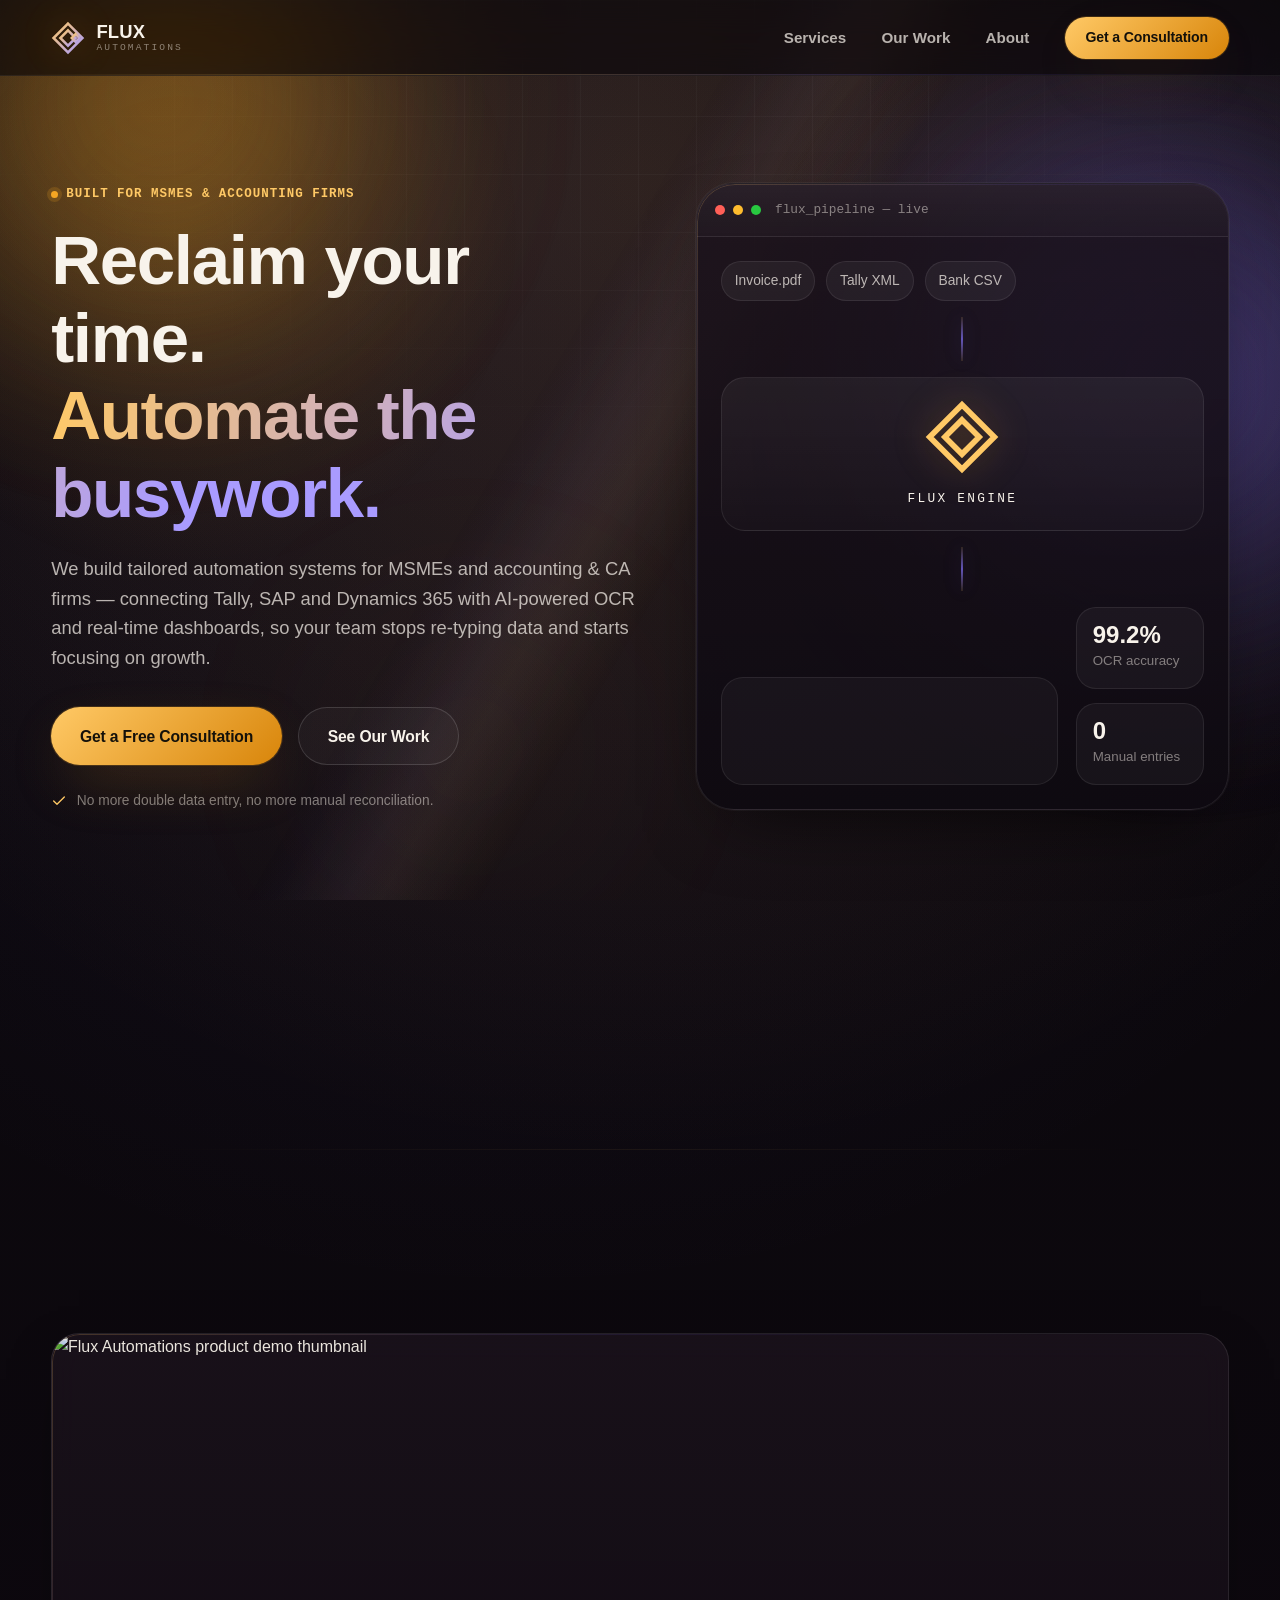
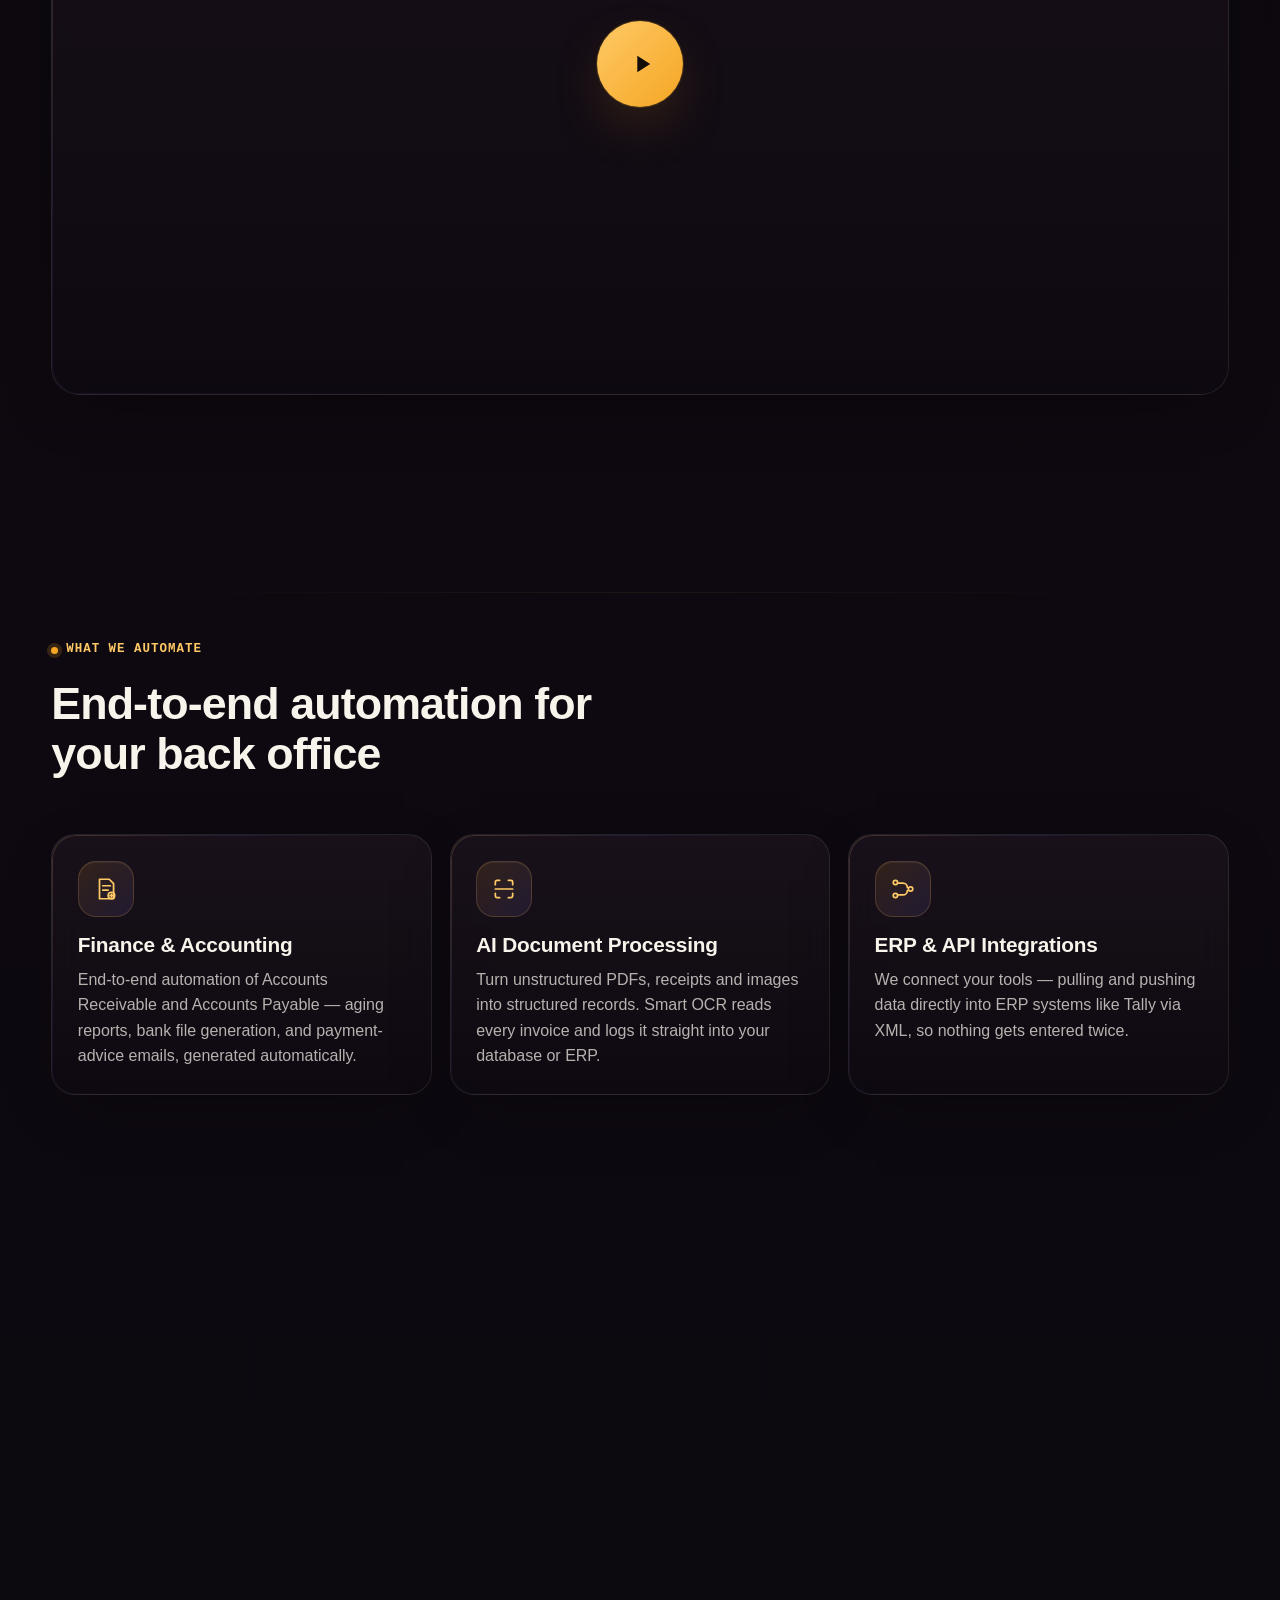
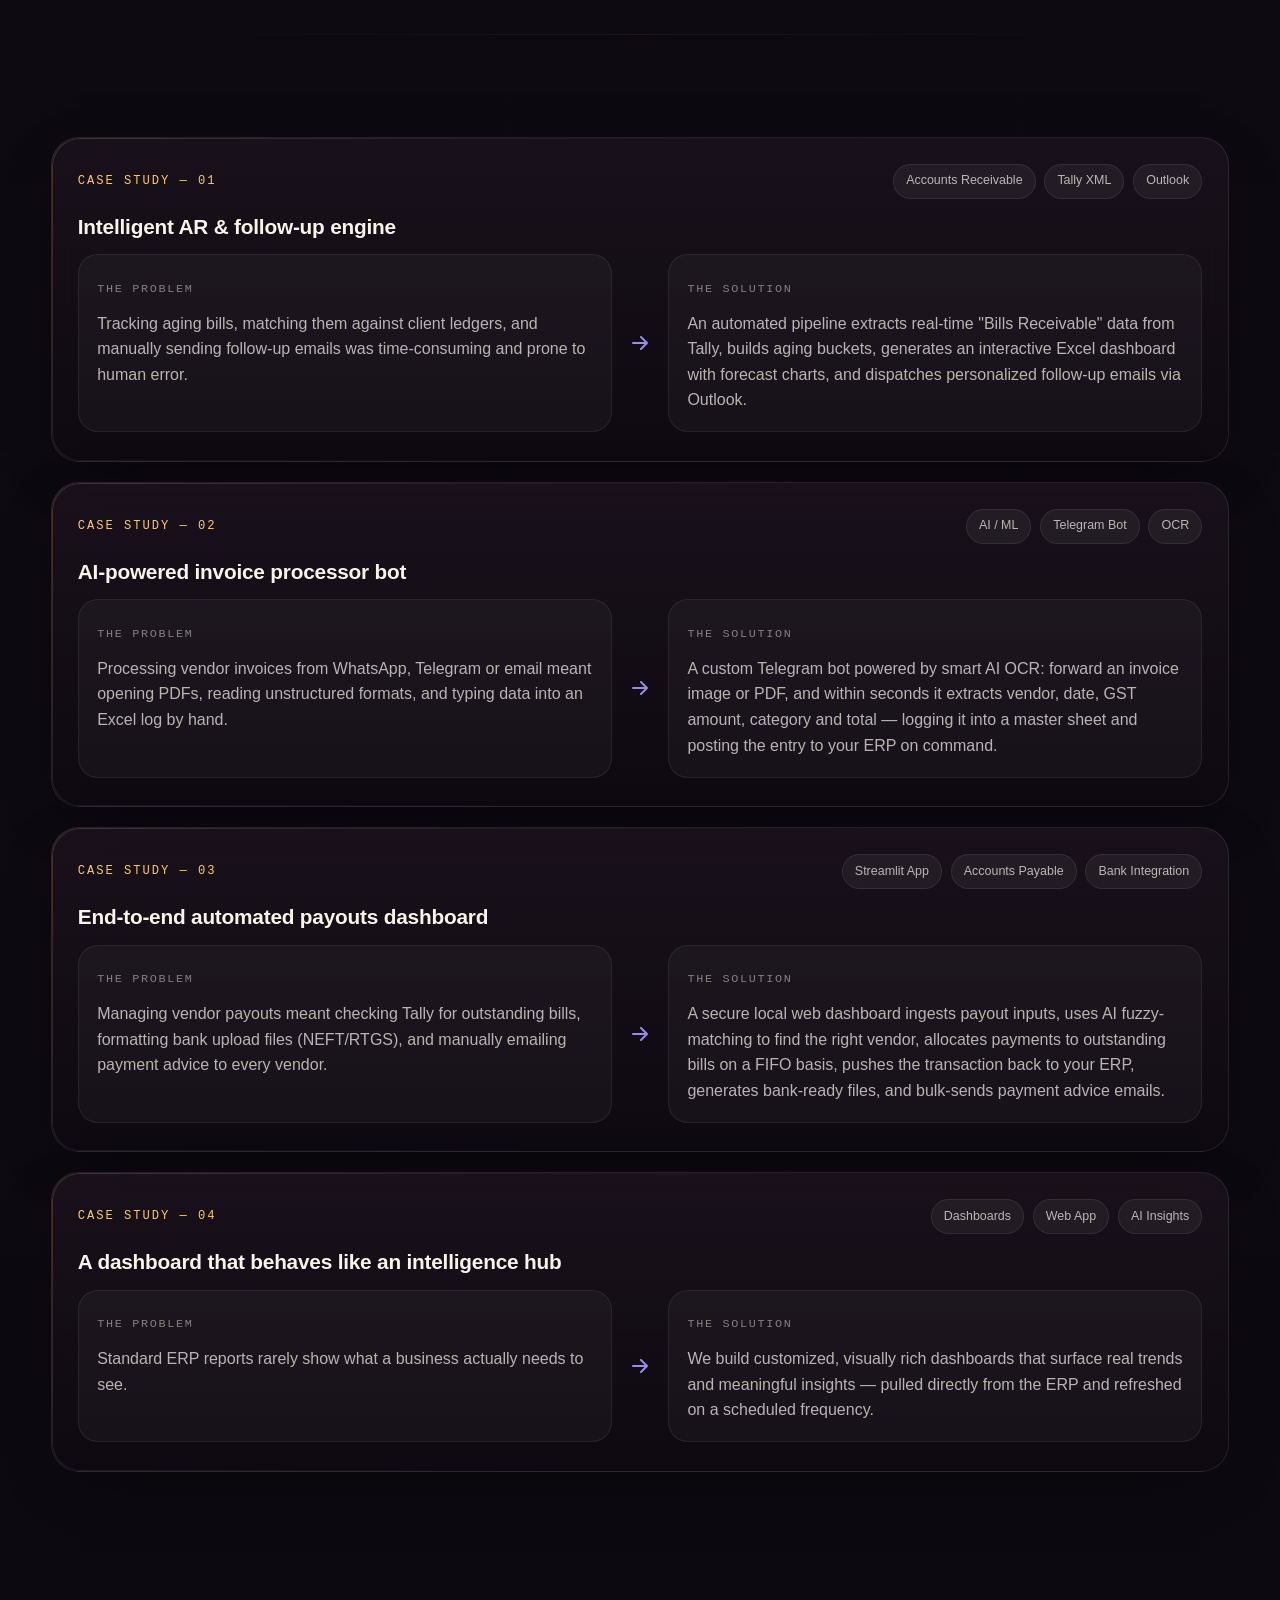
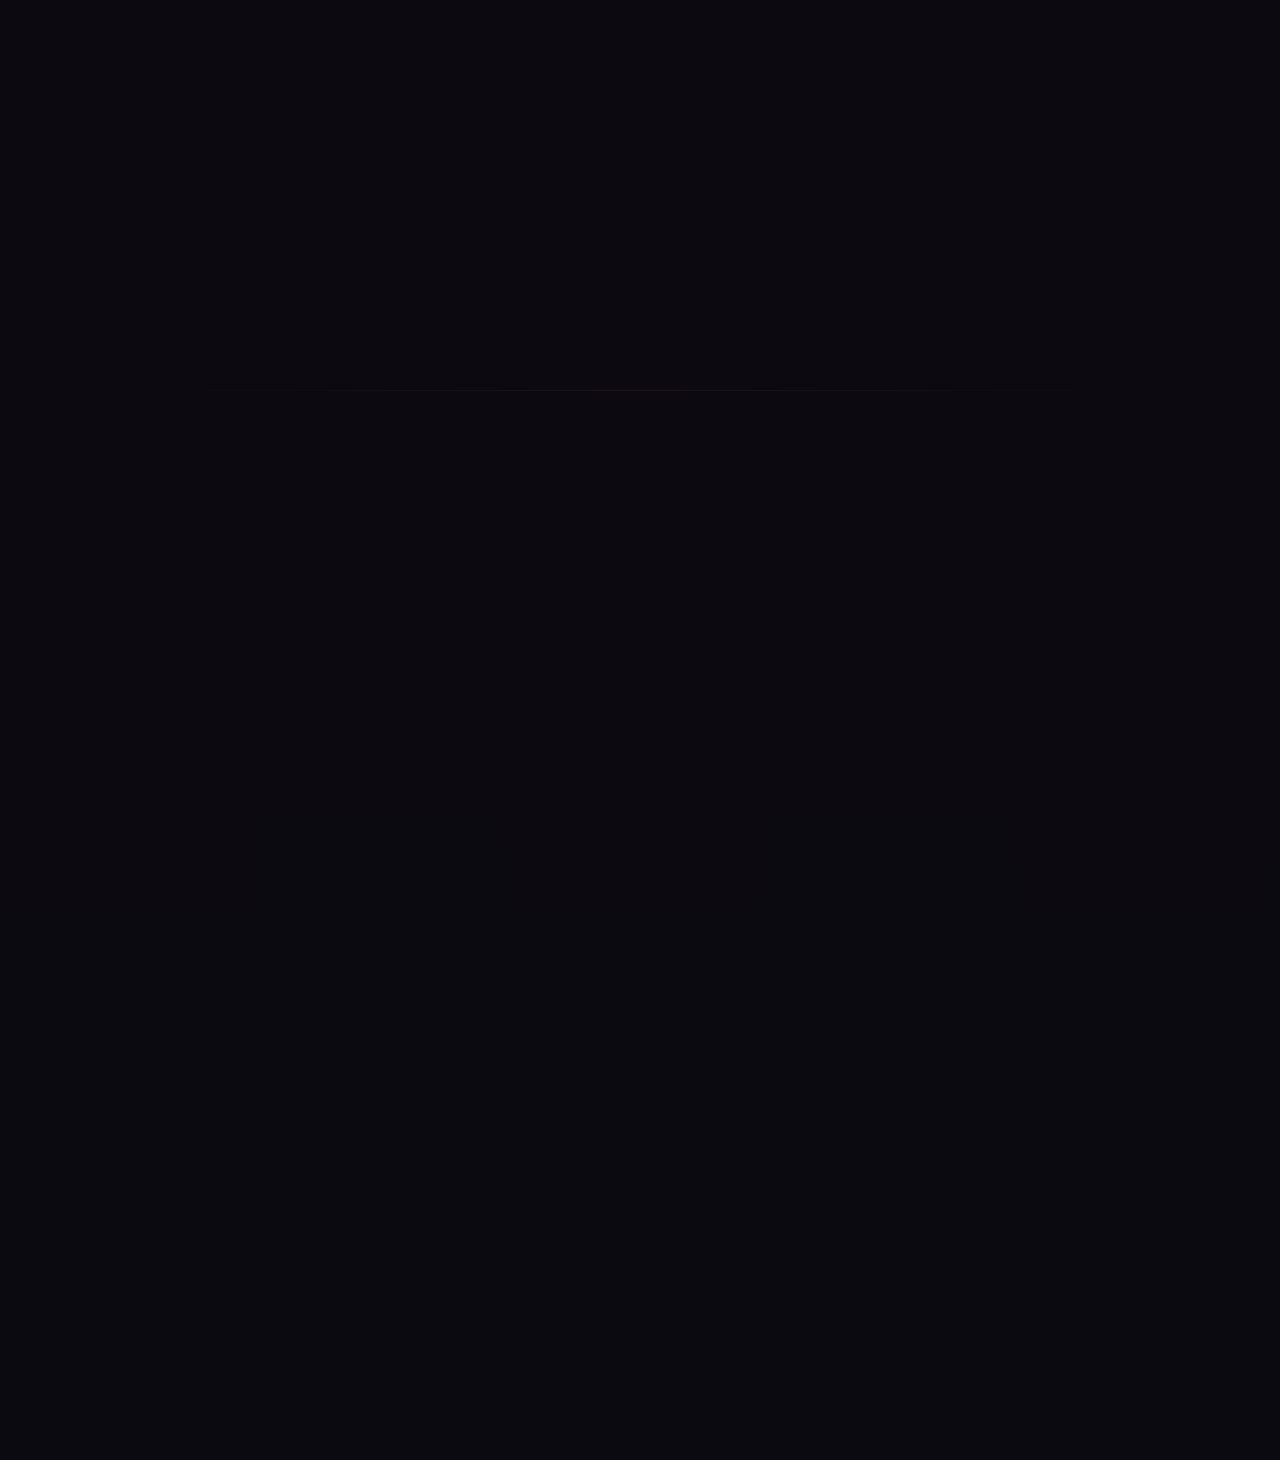
==== index.html @ cd54effc "initial deploy" ====
<!DOCTYPE html>
<html lang="en">
<head>
<meta charset="UTF-8">
<meta name="viewport" content="width=device-width, initial-scale=1.0">
<title>Flux Automations | Intelligent Automation for MSMEs &amp; CA Firms</title>
<meta name="description" content="Flux Automations builds finance and ERP automation for MSMEs and accounting firms — Tally, SAP &amp; D365 integrations, AI document/OCR processing, and real-time dashboards.">
<meta name="theme-color" content="#09070a">
<style>

  /* Art direction: Flux Automations → premium automation lab
     Palette: logo-led amber + deep graphite with restrained electric violet accents
     Typography: existing system display/body stack retained for clarity and speed
     Density: balanced, with richer motion and interactive depth */

  :root {
    --bg: #09070a;
    --bg-soft: #120d11;
    --bg-elevated: #181119;
    --surface: rgba(255,255,255,0.045);
    --surface-hover: rgba(255,255,255,0.08);
    --surface-strong: rgba(255,255,255,0.11);
    --border: rgba(255,255,255,0.08);
    --border-strong: rgba(255,196,102,0.22);
    --text: #f8f3eb;
    --text-dim: rgba(248,243,235,0.72);
    --text-faint: rgba(248,243,235,0.48);

    --amber: #f5a623;
    --amber-bright: #ffc966;
    --amber-soft: #ffdf9b;
    --amber-deep: #d8850a;
    --violet: #7c6cf0;
    --violet-soft: #a99bff;
    --violet-deep: #5f50cc;
    --graphite: #2f3138;

    --grad-brand: linear-gradient(135deg, var(--amber) 0%, var(--violet) 100%);
    --grad-brand-text: linear-gradient(100deg, var(--amber-bright) 0%, var(--violet-soft) 72%);
    --grad-panel: linear-gradient(180deg, rgba(255,255,255,0.06), rgba(255,255,255,0.02));

    --radius-sm: 10px;
    --radius-md: 18px;
    --radius-lg: 28px;
    --radius-xl: 38px;

    --shadow-soft: 0 24px 70px -28px rgba(0,0,0,0.68);
    --shadow-card: 0 18px 60px -28px rgba(0,0,0,0.62);
    --shadow-glow-amber: 0 0 0 1px rgba(245,166,35,0.18), 0 22px 60px -18px rgba(245,166,35,0.34);
    --shadow-glow-violet: 0 0 0 1px rgba(124,108,240,0.18), 0 20px 55px -18px rgba(124,108,240,0.32);

    --ease: cubic-bezier(.16,1,.3,1);
    --font-display: -apple-system, "SF Pro Display", "Segoe UI Variable", "Segoe UI", Roboto, Helvetica, Arial, sans-serif;
    --font-body: -apple-system, "Segoe UI", Roboto, Helvetica, Arial, sans-serif;
    --font-mono: "SF Mono", "Cascadia Code", "Roboto Mono", Consolas, "Liberation Mono", monospace;

    --mouse-x: 50vw;
    --mouse-y: 20vh;
    --scroll-progress: 0;
  }

  *, *::before, *::after { box-sizing: border-box; margin: 0; padding: 0; }
  html { scroll-behavior: smooth; }
  body {
    background:
      radial-gradient(circle at var(--mouse-x) var(--mouse-y), rgba(245,166,35,0.12), transparent 16%),
      radial-gradient(circle at calc(var(--mouse-x) * 0.82) calc(var(--mouse-y) * 1.12), rgba(124,108,240,0.10), transparent 18%),
      linear-gradient(180deg, #09070a 0%, #0e0910 34%, #0b0a10 100%);
    color: var(--text);
    font-family: var(--font-body);
    line-height: 1.6;
    -webkit-font-smoothing: antialiased;
    overflow-x: hidden;
    cursor: none;
  }
  img { max-width: 100%; display: block; }
  a { color: inherit; text-decoration: none; }
  ul { list-style: none; }
  button { font: inherit; cursor: none; }
  :focus-visible { outline: 2px solid var(--amber); outline-offset: 3px; border-radius: 4px; }
  @media (hover: none), (pointer: coarse) {
    body, button { cursor: auto; }
  }

  .skip-link {
    position: absolute; left: -999px; top: 0; z-index: 2000;
    background: var(--amber); color: #0a0a0f; padding: 0.75rem 1.25rem; border-radius: 0 0 8px 0; font-weight: 700;
  }
  .skip-link:focus { left: 0; }

  .cursor-dot,
  .cursor-ring,
  .cursor-trail {
    position: fixed;
    top: 0;
    left: 0;
    pointer-events: none;
    z-index: 1600;
    opacity: 0;
    transition: opacity 220ms var(--ease), transform 180ms var(--ease), width 220ms var(--ease), height 220ms var(--ease), border-color 220ms var(--ease), background 220ms var(--ease);
  }
  .cursor-dot {
    width: 10px;
    height: 10px;
    margin-left: -5px;
    margin-top: -5px;
    border-radius: 50%;
    background: radial-gradient(circle, var(--amber-soft), var(--amber));
    box-shadow: 0 0 22px rgba(245,166,35,0.8);
  }
  .cursor-ring {
    width: 48px;
    height: 48px;
    margin-left: -24px;
    margin-top: -24px;
    border-radius: 50%;
    border: 1px solid rgba(255,201,102,0.35);
    background: radial-gradient(circle, rgba(255,201,102,0.09), rgba(124,108,240,0.03));
    backdrop-filter: blur(8px);
  }
  .cursor-trail {
    width: 180px;
    height: 180px;
    margin-left: -90px;
    margin-top: -90px;
    border-radius: 50%;
    background: radial-gradient(circle, rgba(245,166,35,0.16) 0%, rgba(124,108,240,0.08) 42%, transparent 72%);
    filter: blur(12px);
    z-index: 1;
  }
  .cursor-active .cursor-dot,
  .cursor-active .cursor-ring,
  .cursor-active .cursor-trail {
    opacity: 1;
  }
  .cursor-hover .cursor-ring {
    width: 76px;
    height: 76px;
    margin-left: -38px;
    margin-top: -38px;
    border-color: rgba(255,201,102,0.55);
    background: radial-gradient(circle, rgba(255,201,102,0.16), rgba(124,108,240,0.08));
  }
  .cursor-hover .cursor-dot {
    transform: scale(1.15);
  }
  .cursor-pressed .cursor-ring {
    transform: scale(0.88);
  }

  h1, h2, h3, h4 { font-family: var(--font-display); line-height: 1.12; font-weight: 800; letter-spacing: -0.02em; }
  h1 { font-size: clamp(2.6rem, 5.4vw, 4.4rem); }
  h2 { font-size: clamp(2rem, 3.6vw, 2.8rem); }
  h3 { font-size: 1.3rem; font-weight: 700; letter-spacing: -0.01em; }
  p { color: var(--text-dim); }

  .grad-text {
    background: var(--grad-brand-text);
    -webkit-background-clip: text;
    background-clip: text;
    color: transparent;
  }

  .eyebrow {
    display: inline-flex; align-items: center; gap: 0.5rem;
    font-family: var(--font-mono); font-size: 0.78rem; font-weight: 600;
    letter-spacing: 0.08em; text-transform: uppercase; color: var(--amber-bright);
    margin-bottom: 1.1rem;
  }
  .eyebrow::before {
    content: ""; width: 7px; height: 7px; border-radius: 50%;
    background: var(--amber); box-shadow: 0 0 0 4px rgba(245,166,35,0.18);
  }

  .lede { font-size: 1.15rem; color: var(--text-dim); max-width: 640px; }

  .container { width: 92%; max-width: 1180px; margin: 0 auto; }
  .section { position: relative; padding: 7.5rem 0; }
  .section::before {
    content: "";
    position: absolute;
    inset: 8% 10% auto;
    height: 1px;
    background: linear-gradient(90deg, transparent, rgba(255,201,102,0.15), transparent);
    opacity: 0.45;
  }
  .section-head { max-width: 640px; margin-bottom: 3.5rem; }
  .section-head.center { margin-left: auto; margin-right: auto; text-align: center; }
  .divider { height: 1px; background: linear-gradient(90deg, transparent, var(--border-strong), transparent); }

  .bg-fx { position: fixed; inset: 0; z-index: -2; overflow: hidden; background: transparent; }
  .bg-grid {
    position: absolute; inset: 0;
    background-image:
      linear-gradient(rgba(255,255,255,0.03) 1px, transparent 1px),
      linear-gradient(90deg, rgba(255,255,255,0.03) 1px, transparent 1px);
    background-size: 58px 58px;
    -webkit-mask-image: radial-gradient(ellipse 88% 68% at 50% 8%, #000 18%, transparent 78%);
            mask-image: radial-gradient(ellipse 88% 68% at 50% 8%, #000 18%, transparent 78%);
    opacity: 0.9;
  }
  .bg-noise,
  .bg-beam,
  .bg-orbit {
    position: absolute;
    inset: 0;
    pointer-events: none;
  }
  .bg-noise {
    opacity: 0.09;
    background-image: radial-gradient(rgba(255,255,255,0.55) 0.55px, transparent 0.7px);
    background-size: 12px 12px;
    mix-blend-mode: soft-light;
  }
  .bg-beam {
    background:
      linear-gradient(120deg, transparent 0 44%, rgba(255,201,102,0.07) 50%, transparent 56%),
      linear-gradient(300deg, transparent 0 46%, rgba(124,108,240,0.06) 52%, transparent 58%);
    transform: translateY(calc(var(--scroll-progress) * -10%));
    opacity: 0.8;
  }
  .bg-orbit::before,
  .bg-orbit::after {
    content: "";
    position: absolute;
    border-radius: 50%;
    filter: blur(110px);
    opacity: 0.5;
    will-change: transform;
  }
  .bg-orbit::before {
    width: 560px; height: 560px; top: -180px; left: -120px;
    background: radial-gradient(circle, rgba(245,166,35,0.55) 0%, transparent 70%);
    animation: drift1 24s ease-in-out infinite alternate;
  }
  .bg-orbit::after {
    width: 620px; height: 620px; top: 8%; right: -210px;
    background: radial-gradient(circle, rgba(124,108,240,0.50) 0%, transparent 70%);
    animation: drift2 30s ease-in-out infinite alternate;
  }
  .glow { position: absolute; border-radius: 50%; filter: blur(110px); opacity: 0.42; will-change: transform; }
  .glow--amber { width: 560px; height: 560px; top: -180px; left: -120px; background: radial-gradient(circle, var(--amber) 0%, transparent 70%); animation: drift1 26s ease-in-out infinite alternate; }
  .glow--violet { width: 620px; height: 620px; top: 8%; right: -200px; background: radial-gradient(circle, var(--violet) 0%, transparent 70%); animation: drift2 30s ease-in-out infinite alternate; }
  .glow--teal { width: 480px; height: 480px; bottom: -10%; left: 18%; background: radial-gradient(circle, rgba(255,201,102,0.18) 0%, transparent 70%); opacity: 0.26; animation: drift1 34s ease-in-out infinite alternate-reverse; }
  @keyframes drift1 { from { transform: translate(0,0); } to { transform: translate(60px, 40px); } }
  @keyframes drift2 { from { transform: translate(0,0); } to { transform: translate(-50px, 60px); } }
  @keyframes pulseBorder { 0%,100% { opacity: 0.5; } 50% { opacity: 1; } }
  @keyframes shimmerX { from { transform: translateX(-120%); } to { transform: translateX(120%); } }

  .btn {
    display: inline-flex; align-items: center; justify-content: center; gap: 0.5rem;
    padding: 0.95rem 1.8rem; border-radius: 999px; border: none;
    font-weight: 700; font-size: 0.98rem; letter-spacing: -0.01em;
    transition: transform 0.35s var(--ease), box-shadow 0.35s var(--ease), background 0.35s var(--ease), border-color 0.35s var(--ease), color 0.35s var(--ease);
    white-space: nowrap;
    position: relative;
    overflow: hidden;
    transform: translate3d(0,0,0);
  }
  .btn::after {
    content: "";
    position: absolute;
    inset: -20% auto -20% -30%;
    width: 38%;
    background: linear-gradient(90deg, transparent, rgba(255,255,255,0.34), transparent);
    transform: skewX(-18deg) translateX(-180%);
    opacity: 0;
  }
  .btn:hover::after {
    opacity: 1;
    animation: shimmerX 900ms var(--ease) forwards;
  }
  .btn--primary {
    background: linear-gradient(135deg, var(--amber-bright), var(--amber-deep));
    color: #14110a;
    box-shadow: var(--shadow-glow-amber);
  }
  .btn--primary:hover { transform: translateY(-3px); box-shadow: 0 0 0 1px rgba(245,166,35,0.3), 0 30px 70px -18px rgba(245,166,35,0.55); }
  .btn--ghost {
    background: rgba(255,255,255,0.03);
    color: var(--text);
    border: 1px solid rgba(255,255,255,0.14);
    backdrop-filter: blur(10px);
  }
  .btn--ghost:hover {
    border-color: rgba(255,201,102,0.56);
    background: linear-gradient(135deg, rgba(245,166,35,0.08), rgba(124,108,240,0.09));
    transform: translateY(-3px);
  }
  .btn--sm { padding: 0.6rem 1.3rem; font-size: 0.88rem; }

  header {
    position: sticky; top: 0; z-index: 1000;
    background: rgba(9,7,10,0.62);
    backdrop-filter: blur(18px) saturate(145%);
    border-bottom: 1px solid rgba(255,255,255,0.06);
  }
  header::after {
    content: "";
    position: absolute;
    inset: auto 0 0;
    height: 1px;
    background: linear-gradient(90deg, transparent, rgba(255,201,102,0.32), rgba(124,108,240,0.22), transparent);
    opacity: 0.8;
  }
  nav { display: flex; align-items: center; justify-content: space-between; padding: 1.05rem 0; }
  .brand { display: flex; align-items: center; gap: 0.7rem; }
  .brand-svg { width: 34px; height: 34px; flex-shrink: 0; filter: drop-shadow(0 0 18px rgba(245,166,35,0.22)); }
  .brand-name { line-height: 1; }
  .brand-name strong { display: block; font-family: var(--font-display); font-weight: 800; font-size: 1.15rem; letter-spacing: 0.01em; }
  .brand-name span { display: block; font-family: var(--font-mono); font-size: 0.6rem; letter-spacing: 0.22em; color: var(--text-faint); margin-top: 2px; }

  .nav-links { display: flex; align-items: center; gap: 2.2rem; }
  .nav-links a:not(.btn) { font-weight: 600; font-size: 0.95rem; color: var(--text-dim); transition: color 0.25s; position: relative; }
  .nav-links a:not(.btn)::after {
    content: ""; position: absolute; left: 0; bottom: -5px; height: 2px; width: 0%;
    background: var(--grad-brand); transition: width 0.3s var(--ease);
  }
  .nav-links a:not(.btn):hover { color: var(--text); }
  .nav-links a:not(.btn):hover::after { width: 100%; }

  .nav-toggle { display: none; flex-direction: column; gap: 5px; background: none; border: none; padding: 8px; }
  .nav-toggle span { width: 22px; height: 2px; background: var(--text); border-radius: 2px; transition: transform 0.3s, opacity 0.3s; }
  .nav-toggle.is-open span:nth-child(1) { transform: translateY(7px) rotate(45deg); }
  .nav-toggle.is-open span:nth-child(2) { opacity: 0; }
  .nav-toggle.is-open span:nth-child(3) { transform: translateY(-7px) rotate(-45deg); }

  .hero { padding: 6.5rem 0 9rem; position: relative; }
  .hero::before {
    content: "";
    position: absolute;
    inset: 0;
    background:
      radial-gradient(circle at 14% 18%, rgba(245,166,35,0.12), transparent 26%),
      radial-gradient(circle at 82% 26%, rgba(124,108,240,0.10), transparent 24%);
    pointer-events: none;
  }
  .hero-grid { display: grid; grid-template-columns: 1.05fr 0.95fr; gap: 3.5rem; align-items: center; }
  .hero h1 { margin-bottom: 1.4rem; }
  .hero .lede { margin-bottom: 2.2rem; }
  .hero-ctas { display: flex; flex-wrap: wrap; gap: 1rem; margin-bottom: 1.6rem; }
  .hero-note { display: flex; align-items: center; gap: 0.6rem; font-size: 0.86rem; color: var(--text-faint); }
  .hero-note svg { width: 16px; height: 16px; color: var(--amber-bright); flex-shrink: 0; }

  .hero > .hero-grid > * { opacity: 0; transform: translateY(22px); animation: heroIn 0.9s var(--ease) forwards; }
  .hero-grid > .hero-copy .eyebrow { animation-delay: 0.05s; }
  .hero-grid > .hero-copy h1 { animation-delay: 0.16s; }
  .hero-grid > .hero-copy .lede { animation-delay: 0.28s; }
  .hero-grid > .hero-copy .hero-ctas { animation-delay: 0.40s; }
  .hero-grid > .hero-copy .hero-note { animation-delay: 0.5s; }
  .hero-visual { animation-delay: 0.3s; }
  @keyframes heroIn { to { opacity: 1; transform: translateY(0); } }

  .pipeline-card,
  .stats,
  .video-frame,
  .card,
  .case-card,
  .about-card,
  .footer-panel {
    position: relative;
    isolation: isolate;
    background: linear-gradient(180deg, rgba(27,18,28,0.86), rgba(14,10,17,0.92));
    border: 1px solid rgba(255,255,255,0.09);
    box-shadow: var(--shadow-card);
    backdrop-filter: blur(16px);
    overflow: hidden;
  }
  .pipeline-card::before,
  .stats::before,
  .video-frame::before,
  .card::before,
  .case-card::before,
  .about-card::before,
  .footer-panel::before {
    content: "";
    position: absolute;
    inset: 0;
    background:
      radial-gradient(260px circle at var(--mx, 50%) var(--my, 50%), rgba(255,201,102,0.16), transparent 34%),
      radial-gradient(320px circle at calc(var(--mx, 50%) + 10%) calc(var(--my, 50%) - 8%), rgba(124,108,240,0.12), transparent 38%);
    opacity: 0;
    transition: opacity 320ms var(--ease);
    z-index: -1;
  }
  .pipeline-card::after,
  .stats::after,
  .video-frame::after,
  .card::after,
  .case-card::after,
  .about-card::after,
  .footer-panel::after {
    content: "";
    position: absolute;
    inset: 0;
    padding: 1px;
    border-radius: inherit;
    background: linear-gradient(135deg, rgba(255,201,102,0.34), rgba(124,108,240,0.2), transparent 55%);
    -webkit-mask: linear-gradient(#000 0 0) content-box, linear-gradient(#000 0 0);
    -webkit-mask-composite: xor;
            mask-composite: exclude;
    opacity: 0.6;
    pointer-events: none;
  }
  .pipeline-card:hover::before,
  .stats:hover::before,
  .video-frame:hover::before,
  .card:hover::before,
  .case-card:hover::before,
  .about-card:hover::before,
  .footer-panel:hover::before,
  .pipeline-card.is-active::before,
  .stats.is-active::before,
  .video-frame.is-active::before,
  .card.is-active::before,
  .case-card.is-active::before,
  .about-card.is-active::before,
  .footer-panel.is-active::before { opacity: 1; }

  .pipeline-card {
    border-radius: var(--radius-xl);
    box-shadow: 0 30px 80px -34px rgba(0,0,0,0.78), 0 0 0 1px rgba(255,255,255,0.05);
  }
  .pipeline-card::after { animation: pulseBorder 5s ease-in-out infinite; }
  .pipeline-card:hover { transform: translateY(-4px); }
  .pipeline-bar {
    display: flex; align-items: center; gap: 0.5rem;
    padding: 1rem 1.1rem;
    border-bottom: 1px solid rgba(255,255,255,0.06);
    background: linear-gradient(180deg, rgba(255,255,255,0.05), rgba(255,255,255,0.015));
  }
  .dot { width: 10px; height: 10px; border-radius: 50%; display: inline-block; }
  .dot--r { background: #ff5f57; }
  .dot--a { background: #febc2e; }
  .dot--g { background: #28c840; }
  .pipeline-label { margin-left: 0.4rem; font-family: var(--font-mono); font-size: 0.8rem; color: var(--text-faint); }
  .pipeline-body { padding: 1.5rem; }
  .pipeline-row { display: flex; flex-wrap: wrap; gap: 0.7rem; }
  .pipeline-chip {
    padding: 0.5rem 0.8rem;
    border-radius: 999px;
    background: rgba(255,255,255,0.05);
    border: 1px solid rgba(255,255,255,0.08);
    color: var(--text-dim);
    font-size: 0.86rem;
  }
  .flow-line {
    display: block;
    height: 44px;
    width: 2px;
    margin: 1rem auto;
    background: linear-gradient(180deg, rgba(255,201,102,0.12), rgba(124,108,240,0.75), rgba(255,201,102,0.12));
    box-shadow: 0 0 18px rgba(124,108,240,0.25);
  }
  .pipeline-core {
    display: grid;
    place-items: center;
    gap: 0.85rem;
    padding: 1.3rem;
    border-radius: 24px;
    background: linear-gradient(180deg, rgba(255,255,255,0.055), rgba(255,255,255,0.02));
    border: 1px solid rgba(255,255,255,0.08);
  }
  .pipeline-core svg { width: 76px; color: var(--amber-bright); filter: drop-shadow(0 0 18px rgba(245,166,35,0.26)); }
  .pipeline-core span { font-family: var(--font-mono); letter-spacing: 0.18em; font-size: 0.8rem; color: var(--text); }
  .pipeline-output { display: grid; grid-template-columns: 1fr auto; gap: 1.1rem; align-items: end; }
  .pipeline-chart {
    display: flex; align-items: end; gap: 0.55rem; min-height: 108px;
    padding: 1rem; border-radius: 22px;
    background: rgba(255,255,255,0.035);
    border: 1px solid rgba(255,255,255,0.08);
  }
  .pipeline-chart span {
    flex: 1; height: var(--h); border-radius: 999px 999px 10px 10px;
    background: linear-gradient(180deg, var(--amber-bright), rgba(124,108,240,0.92));
    box-shadow: 0 10px 24px rgba(124,108,240,0.16);
  }
  .pipeline-stats {
    display: grid; gap: 0.85rem;
    min-width: 128px;
  }
  .pipeline-stats div {
    padding: 0.95rem 1rem; border-radius: 20px;
    background: rgba(255,255,255,0.04);
    border: 1px solid rgba(255,255,255,0.08);
  }
  .pipeline-stats strong { display: block; font-size: 1.5rem; line-height: 1; color: var(--text); }
  .pipeline-stats small { color: var(--text-faint); }

  .stats-wrap { margin-top: -4rem; position: relative; z-index: 3; }
  .stats {
    border-radius: var(--radius-lg);
    padding: 1.2rem;
  }
  .stats-grid {
    display: grid;
    grid-template-columns: repeat(3, 1fr);
    gap: 1rem;
  }
  .stat-item {
    padding: 1.5rem;
    border-radius: 22px;
    background: linear-gradient(180deg, rgba(255,255,255,0.05), rgba(255,255,255,0.02));
    border: 1px solid rgba(255,255,255,0.07);
  }
  .stat-item strong {
    display: block;
    font-size: clamp(2rem, 4vw, 3rem);
    line-height: 1;
    margin-bottom: 0.55rem;
    color: var(--text);
  }
  .stat-item p { color: var(--text-faint); }

  .video-frame {
    display: block;
    border-radius: var(--radius-lg);
    overflow: hidden;
    aspect-ratio: 16 / 9;
    transform: translateZ(0);
  }
  .video-frame img {
    width: 100%; height: 100%; object-fit: cover;
    transition: transform 800ms var(--ease), filter 500ms var(--ease);
    filter: saturate(0.96) contrast(1.05) brightness(0.92);
  }
  .video-frame:hover img { transform: scale(1.04); filter: saturate(1.1) contrast(1.08) brightness(0.98); }
  .play-btn {
    position: absolute;
    inset: 50% auto auto 50%;
    transform: translate(-50%, -50%);
    width: 86px; height: 86px;
    border-radius: 50%;
    display: grid; place-items: center;
    color: #130d09;
    background: linear-gradient(135deg, var(--amber-bright), var(--amber));
    box-shadow: var(--shadow-glow-amber);
  }
  .play-btn svg { width: 28px; margin-left: 4px; }

  .services-grid {
    display: grid;
    grid-template-columns: repeat(12, 1fr);
    gap: 1.1rem;
  }
  .card {
    padding: 1.6rem;
    border-radius: 24px;
    transition: transform 320ms var(--ease), border-color 320ms var(--ease), box-shadow 320ms var(--ease);
  }
  .services-grid .card:nth-child(1) { grid-column: span 4; }
  .services-grid .card:nth-child(2) { grid-column: span 4; }
  .services-grid .card:nth-child(3) { grid-column: span 4; }
  .services-grid .card:nth-child(4) { grid-column: span 5; }
  .services-grid .card:nth-child(5) { grid-column: span 7; }
  .card:hover {
    transform: translateY(-8px);
    border-color: rgba(255,201,102,0.26);
    box-shadow: 0 22px 50px -26px rgba(0,0,0,0.7), 0 0 0 1px rgba(255,201,102,0.12);
  }
  .card-icon {
    width: 56px; height: 56px;
    display: grid; place-items: center;
    margin-bottom: 1rem;
    border-radius: 18px;
    color: var(--amber-bright);
    background: linear-gradient(135deg, rgba(245,166,35,0.12), rgba(124,108,240,0.12));
    border: 1px solid rgba(255,201,102,0.18);
    box-shadow: inset 0 1px 0 rgba(255,255,255,0.06);
  }
  .card-icon svg { width: 26px; height: 26px; }
  .card h3 { margin-bottom: 0.65rem; }

  .case-list { display: grid; gap: 1.25rem; }
  .case-card {
    border-radius: 28px;
    padding: 1.6rem 1.6rem 1.8rem;
    transition: transform 320ms var(--ease), border-color 320ms var(--ease), box-shadow 320ms var(--ease);
  }
  .case-card:hover { transform: translateY(-6px); border-color: rgba(124,108,240,0.28); box-shadow: 0 26px 56px -28px rgba(0,0,0,0.68); }
  .case-top {
    display: flex;
    justify-content: space-between;
    gap: 1rem;
    align-items: center;
    margin-bottom: 1rem;
    flex-wrap: wrap;
  }
  .case-index {
    font-family: var(--font-mono);
    font-size: 0.76rem;
    letter-spacing: 0.16em;
    text-transform: uppercase;
    color: var(--amber-bright);
  }
  .case-tags { display: flex; flex-wrap: wrap; gap: 0.55rem; }
  .tag {
    padding: 0.42rem 0.75rem;
    border-radius: 999px;
    font-size: 0.78rem;
    color: var(--text-dim);
    background: rgba(255,255,255,0.05);
    border: 1px solid rgba(255,255,255,0.08);
  }
  .case-card h3 { margin-bottom: 1rem; }
  .case-flow {
    display: grid;
    grid-template-columns: 1fr auto 1fr;
    gap: 1rem;
    align-items: stretch;
  }
  .case-col {
    padding: 1.15rem;
    border-radius: 20px;
    background: rgba(255,255,255,0.035);
    border: 1px solid rgba(255,255,255,0.07);
  }
  .case-col-label {
    display: inline-flex;
    margin-bottom: 0.75rem;
    font-family: var(--font-mono);
    font-size: 0.74rem;
    letter-spacing: 0.14em;
    text-transform: uppercase;
    color: var(--text-faint);
  }
  .case-arrow {
    display: grid;
    place-items: center;
    color: var(--violet-soft);
    opacity: 0.9;
  }
  .case-arrow svg { width: 24px; height: 24px; }

  .about-card {
    display: grid;
    grid-template-columns: 240px 1fr;
    gap: 2rem;
    padding: 2rem;
    border-radius: 30px;
  }
  .avatar {
    width: 112px;
    aspect-ratio: 1;
    border-radius: 26px;
    display: grid;
    place-items: center;
    font-size: 2rem;
    font-weight: 800;
    color: #1a130d;
    background: linear-gradient(135deg, var(--amber-bright), var(--amber));
    box-shadow: var(--shadow-glow-amber);
    margin-bottom: 1rem;
  }
  .about-role { color: var(--text-faint); }
  .pull-quote {
    font-size: clamp(1.5rem, 3vw, 2rem);
    line-height: 1.2;
    color: var(--text);
    margin-bottom: 1rem;
  }
  .about-card p + p { margin-top: 1rem; }

  footer { padding: 0 0 4rem; }
  .footer-panel {
    border-radius: 32px;
    padding: 2.3rem;
    text-align: center;
  }
  .footer-panel > h2 { margin-bottom: 1rem; }
  .footer-bottom {
    margin-top: 2rem;
    padding-top: 1.4rem;
    border-top: 1px solid rgba(255,255,255,0.08);
    display: grid;
    gap: 1rem;
    justify-items: center;
  }
  .footer-links {
    display: flex; gap: 1.3rem; flex-wrap: wrap; justify-content: center;
  }
  .footer-links a { color: var(--text-dim); }
  .footer-brand {
    display: inline-flex; align-items: center; gap: 0.7rem;
    font-family: var(--font-mono); letter-spacing: 0.14em; font-size: 0.8rem;
    color: var(--text-faint);
  }
  .footer-brand svg { width: 28px; color: var(--amber-bright); }

  .reveal {
    opacity: 0;
    transform: translateY(20px);
    transition: opacity 0.75s var(--ease), transform 0.75s var(--ease);
  }
  .reveal.is-visible {
    opacity: 1;
    transform: translateY(0);
  }

  .tilt {
    transform-style: preserve-3d;
    will-change: transform;
  }

  @media (max-width: 960px) {
    .hero-grid,
    .about-card,
    .case-flow,
    .pipeline-output { grid-template-columns: 1fr; }
    .hero { padding: 5.5rem 0 7rem; }
    .stats-wrap { margin-top: -2.4rem; }
    .stats-grid,
    .services-grid { grid-template-columns: 1fr 1fr; }
    .services-grid .card:nth-child(n) { grid-column: span 1; }
    .case-arrow { transform: rotate(90deg); min-height: 34px; }
    .about-card { gap: 1.4rem; }
  }

  @media (max-width: 780px) {
    .nav-toggle { display: flex; }
    .nav-links {
      position: absolute;
      top: calc(100% + 1px);
      left: 4%; right: 4%;
      flex-direction: column;
      align-items: stretch;
      gap: 0.6rem;
      padding: 1rem;
      border-radius: 20px;
      background: rgba(12,9,13,0.96);
      backdrop-filter: blur(16px);
      border: 1px solid rgba(255,255,255,0.08);
      box-shadow: 0 24px 50px -30px rgba(0,0,0,0.76);
      opacity: 0;
      pointer-events: none;
      transform: translateY(-10px);
      transition: opacity 240ms var(--ease), transform 240ms var(--ease);
    }
    .nav-links.is-open {
      opacity: 1;
      pointer-events: auto;
      transform: translateY(0);
    }
    .nav-links a:not(.btn) {
      display: block;
      padding: 0.9rem 1rem;
      border-radius: 14px;
      background: rgba(255,255,255,0.025);
    }
    .nav-links a.btn { width: 100%; }
    .hero-ctas { flex-direction: column; align-items: stretch; }
    .hero-ctas .btn { width: 100%; }
    .stats-grid,
    .services-grid { grid-template-columns: 1fr; }
    .play-btn { width: 72px; height: 72px; }
  }

  @media (max-width: 560px) {
    .container { width: min(92%, 100% - 24px); }
    .section { padding: 5.5rem 0; }
    .pipeline-body,
    .card,
    .case-card,
    .about-card,
    .footer-panel,
    .stat-item { padding: 1.2rem; }
    .pipeline-row,
    .case-tags,
    .footer-links { gap: 0.5rem; }
    .pipeline-chart { min-height: 88px; }
    .avatar { width: 92px; font-size: 1.7rem; }
    .pull-quote { font-size: 1.35rem; }
  }

  @media (hover: none), (pointer: coarse) {
    .cursor-dot, .cursor-ring, .cursor-trail { display: none; }
    .card:hover,
    .case-card:hover,
    .pipeline-card:hover,
    .btn--primary:hover,
    .btn--ghost:hover,
    .video-frame:hover img { transform: none; }
  }

  @media (prefers-reduced-motion: reduce) {
    *, *::before, *::after {
      animation-duration: 0.01ms !important;
      animation-iteration-count: 1 !important;
      transition-duration: 0.01ms !important;
      scroll-behavior: auto !important;
    }
    body { cursor: auto; }
    .cursor-dot, .cursor-ring, .cursor-trail { display: none; }
    .reveal, .hero > .hero-grid > * { opacity: 1; transform: none; }
  }

</style>
</head>
<body>

<a href="#main" class="skip-link">Skip to content</a>

<div class="bg-fx" aria-hidden="true">
  <div class="bg-grid"></div>
  <div class="bg-noise"></div>
  <div class="bg-beam"></div>
  <div class="bg-orbit"></div>
  <div class="glow glow--amber"></div>
  <div class="glow glow--violet"></div>
  <div class="glow glow--teal"></div>
</div>

<header>
  <div class="container">
    <nav>
      <a href="#" class="brand" aria-label="Flux Automations home">
        <svg class="brand-svg" viewBox="0 0 160 160" aria-hidden="true">
          <defs>
            <linearGradient id="logoGrad" x1="0" y1="0" x2="1" y2="1">
              <stop offset="0%" stop-color="#ffc966"/>
              <stop offset="100%" stop-color="#a99bff"/>
            </linearGradient>
          </defs>
          <g fill="none" stroke="url(#logoGrad)" stroke-width="12" stroke-linejoin="miter">
            <path d="M80 12 L148 80 L80 148 L12 80 Z"></path>
            <path d="M80 44 L116 80 L80 116 L44 80 Z"></path>
            <path d="M116 62 L134 80 L116 98 L98 80 Z"></path>
          </g>
        </svg>
        <span class="brand-name"><strong>FLUX</strong><span>AUTOMATIONS</span></span>
      </a>
      <ul class="nav-links" id="navLinks">
        <li><a href="#services">Services</a></li>
        <li><a href="#portfolio">Our Work</a></li>
        <li><a href="#about">About</a></li>
        <li><a href="#contact" class="btn btn--primary btn--sm" data-magnetic>Get a Consultation</a></li>
      </ul>
      <button class="nav-toggle" id="navToggle" aria-label="Toggle navigation" aria-expanded="false" aria-controls="navLinks">
        <span></span><span></span><span></span>
      </button>
    </nav>
  </div>
</header>

<main id="main">

  <section class="hero">
    <div class="container hero-grid">
      <div class="hero-copy">
        <span class="eyebrow">Built for MSMEs &amp; accounting firms</span>
        <h1>Reclaim your time.<br><span class="grad-text">Automate the busywork.</span></h1>
        <p class="lede">We build tailored automation systems for MSMEs and accounting &amp; CA firms — connecting Tally, SAP and Dynamics 365 with AI-powered OCR and real-time dashboards, so your team stops re-typing data and starts focusing on growth.</p>
        <div class="hero-ctas">
          <a href="#contact" class="btn btn--primary" data-magnetic>Get a Free Consultation</a>
          <a href="#portfolio" class="btn btn--ghost" data-magnetic>See Our Work</a>
        </div>
        <div class="hero-note">
          <svg viewBox="0 0 24 24" fill="none" stroke="currentColor" stroke-width="2" stroke-linecap="round" stroke-linejoin="round"><path d="M20 6L9 17l-5-5"/></svg>
          No more double data entry, no more manual reconciliation.
        </div>
      </div>

      <div class="hero-visual">
        <div class="pipeline-card spotlight">
          <div class="pipeline-bar">
            <span class="dot dot--r"></span><span class="dot dot--a"></span><span class="dot dot--g"></span>
            <span class="pipeline-label">flux_pipeline — live</span>
          </div>
          <div class="pipeline-body">
            <div class="pipeline-row">
              <span class="pipeline-chip">Invoice.pdf</span>
              <span class="pipeline-chip">Tally XML</span>
              <span class="pipeline-chip">Bank CSV</span>
            </div>
            <span class="flow-line"></span>
            <div class="pipeline-core">
              <svg viewBox="0 0 160 160" aria-hidden="true">
                <g fill="none" stroke="currentColor" stroke-width="12" stroke-linejoin="miter">
                  <path d="M80 12 L148 80 L80 148 L12 80 Z"></path>
                  <path d="M80 44 L116 80 L80 116 L44 80 Z"></path>
                </g>
              </svg>
              <span>FLUX ENGINE</span>
            </div>
            <span class="flow-line"></span>
            <div class="pipeline-output">
              <div class="pipeline-chart" aria-hidden="true">
                <span style="--h:42%"></span><span style="--h:68%"></span><span style="--h:52%"></span><span style="--h:88%"></span><span style="--h:72%"></span>
              </div>
              <div class="pipeline-stats">
                <div><strong>99.2%</strong><small>OCR accuracy</small></div>
                <div><strong>0</strong><small>Manual entries</small></div>
              </div>
            </div>
          </div>
        </div>
      </div>
    </div>
  </section>

  <div class="container stats-wrap reveal" data-reveal>
    <div class="stats">
      <div class="stats-grid">
        <div class="stat-item"><strong data-count="5000" data-suffix="+">0</strong><p>Hours of manual work saved</p></div>
        <div class="stat-item"><strong data-count="100" data-suffix="%">0</strong><p>Tailored for SMEs &amp; MSMEs</p></div>
        <div class="stat-item"><strong>ERP</strong><p>Tally · SAP · D365 integrations</p></div>
      </div>
    </div>
  </div>

  <section id="demo-video" class="section">
    <div class="container">
      <div class="section-head center reveal" data-reveal>
        <span class="eyebrow" style="justify-content:center">Watch the walkthrough</span>
        <h2>See Flux in action</h2>
      </div>
      <a href="https://youtu.be/n9fHCn9XY5Q" target="_blank" rel="noopener" class="video-frame reveal" data-reveal>
        <img src="https://img.youtube.com/vi/n9fHCn9XY5Q/maxresdefault.jpg" alt="Flux Automations product demo thumbnail" loading="lazy">
        <span class="play-btn" aria-hidden="true">
          <svg viewBox="0 0 24 24" fill="currentColor"><path d="M8 5v14l11-7z"/></svg>
        </span>
      </a>
    </div>
  </section>

  <section id="services" class="section">
    <div class="container">
      <div class="section-head reveal" data-reveal>
        <span class="eyebrow">What we automate</span>
        <h2>End-to-end automation for your back office</h2>
      </div>
      <div class="services-grid">

        <div class="card spotlight reveal" data-reveal>
          <div class="card-icon">
            <svg viewBox="0 0 24 24" fill="none" stroke="currentColor" stroke-width="1.6" stroke-linecap="round" stroke-linejoin="round">
              <path d="M6 3h9l4 4v14H6z"/><line x1="9" y1="9" x2="16" y2="9"/><line x1="9" y1="13" x2="14" y2="13"/><circle cx="17" cy="18" r="3"/><path d="M15.7 18h2.6M17 16.7v2.6"/>
            </svg>
          </div>
          <h3>Finance &amp; Accounting</h3>
          <p>End-to-end automation of Accounts Receivable and Accounts Payable — aging reports, bank file generation, and payment-advice emails, generated automatically.</p>
        </div>

        <div class="card spotlight reveal" data-reveal>
          <div class="card-icon">
            <svg viewBox="0 0 24 24" fill="none" stroke="currentColor" stroke-width="1.6" stroke-linecap="round" stroke-linejoin="round">
              <path d="M4 8V5.5A1.5 1.5 0 0 1 5.5 4H8"/><path d="M20 8V5.5A1.5 1.5 0 0 0 18.5 4H16"/><path d="M4 16v2.5A1.5 1.5 0 0 0 5.5 20H8"/><path d="M20 16v2.5a1.5 1.5 0 0 1-1.5 1.5H16"/><line x1="4" y1="12" x2="20" y2="12"/>
            </svg>
          </div>
          <h3>AI Document Processing</h3>
          <p>Turn unstructured PDFs, receipts and images into structured records. Smart OCR reads every invoice and logs it straight into your database or ERP.</p>
        </div>

        <div class="card spotlight reveal" data-reveal>
          <div class="card-icon">
            <svg viewBox="0 0 24 24" fill="none" stroke="currentColor" stroke-width="1.6" stroke-linecap="round" stroke-linejoin="round">
              <circle cx="5" cy="6" r="2"/><circle cx="5" cy="18" r="2"/><circle cx="19" cy="12" r="2"/><path d="M7 6.5h5a4 4 0 0 1 4 4v0"/><path d="M7 17.5h5a4 4 0 0 0 4-4v0"/>
            </svg>
          </div>
          <h3>ERP &amp; API Integrations</h3>
          <p>We connect your tools — pulling and pushing data directly into ERP systems like Tally via XML, so nothing gets entered twice.</p>
        </div>

        <div class="card spotlight reveal" data-reveal>
          <div class="card-icon">
            <svg viewBox="0 0 24 24" fill="none" stroke="currentColor" stroke-width="1.6" stroke-linecap="round" stroke-linejoin="round">
              <rect x="3" y="4" width="18" height="16" rx="2"/><line x1="3" y1="9" x2="21" y2="9"/><path d="M11 13l3 1.4-1.6 1.6L14 18"/>
            </svg>
          </div>
          <h3>Browser &amp; Web Automations</h3>
          <p>No API? No problem. We build reliable browser-based automations to scrape data, process billing, and handle repetitive portal tasks.</p>
        </div>

        <div class="card spotlight reveal" data-reveal>
          <div class="card-icon">
            <svg viewBox="0 0 24 24" fill="none" stroke="currentColor" stroke-width="1.6" stroke-linecap="round" stroke-linejoin="round">
              <line x1="4" y1="20" x2="4" y2="10"/><line x1="10" y1="20" x2="10" y2="6"/><line x1="16" y1="20" x2="16" y2="13"/><polyline points="3,16 9,9 14,14 21,5"/>
            </svg>
          </div>
          <h3>Visually Rich Dashboards</h3>
          <p>Custom dashboards that surface real trends from your ERP data, refreshed on a schedule — built to be useful, not just colorful.</p>
        </div>

      </div>
    </div>
  </section>

  <section id="portfolio" class="section">
    <div class="container">
      <div class="section-head reveal" data-reveal>
        <span class="eyebrow">Real work, real time saved</span>
        <h2>Case studies</h2>
      </div>

      <div class="case-list">

        <div class="case-card reveal" data-reveal>
          <div class="case-top">
            <span class="case-index">Case study — 01</span>
            <div class="case-tags"><span class="tag">Accounts Receivable</span><span class="tag">Tally XML</span><span class="tag">Outlook</span></div>
          </div>
          <h3>Intelligent AR &amp; follow-up engine</h3>
          <div class="case-flow">
            <div class="case-col">
              <span class="case-col-label">The problem</span>
              <p>Tracking aging bills, matching them against client ledgers, and manually sending follow-up emails was time-consuming and prone to human error.</p>
            </div>
            <div class="case-arrow" aria-hidden="true">
              <svg viewBox="0 0 24 24" fill="none" stroke="currentColor" stroke-width="2" stroke-linecap="round" stroke-linejoin="round"><path d="M5 12h14M13 6l6 6-6 6"/></svg>
            </div>
            <div class="case-col">
              <span class="case-col-label">The solution</span>
              <p>An automated pipeline extracts real-time "Bills Receivable" data from Tally, builds aging buckets, generates an interactive Excel dashboard with forecast charts, and dispatches personalized follow-up emails via Outlook.</p>
            </div>
          </div>
        </div>

        <div class="case-card reveal" data-reveal>
          <div class="case-top">
            <span class="case-index">Case study — 02</span>
            <div class="case-tags"><span class="tag">AI / ML</span><span class="tag">Telegram Bot</span><span class="tag">OCR</span></div>
          </div>
          <h3>AI-powered invoice processor bot</h3>
          <div class="case-flow">
            <div class="case-col">
              <span class="case-col-label">The problem</span>
              <p>Processing vendor invoices from WhatsApp, Telegram or email meant opening PDFs, reading unstructured formats, and typing data into an Excel log by hand.</p>
            </div>
            <div class="case-arrow" aria-hidden="true">
              <svg viewBox="0 0 24 24" fill="none" stroke="currentColor" stroke-width="2" stroke-linecap="round" stroke-linejoin="round"><path d="M5 12h14M13 6l6 6-6 6"/></svg>
            </div>
            <div class="case-col">
              <span class="case-col-label">The solution</span>
              <p>A custom Telegram bot powered by smart AI OCR: forward an invoice image or PDF, and within seconds it extracts vendor, date, GST amount, category and total — logging it into a master sheet and posting the entry to your ERP on command.</p>
            </div>
          </div>
        </div>

        <div class="case-card reveal" data-reveal>
          <div class="case-top">
            <span class="case-index">Case study — 03</span>
            <div class="case-tags"><span class="tag">Streamlit App</span><span class="tag">Accounts Payable</span><span class="tag">Bank Integration</span></div>
          </div>
          <h3>End-to-end automated payouts dashboard</h3>
          <div class="case-flow">
            <div class="case-col">
              <span class="case-col-label">The problem</span>
              <p>Managing vendor payouts meant checking Tally for outstanding bills, formatting bank upload files (NEFT/RTGS), and manually emailing payment advice to every vendor.</p>
            </div>
            <div class="case-arrow" aria-hidden="true">
              <svg viewBox="0 0 24 24" fill="none" stroke="currentColor" stroke-width="2" stroke-linecap="round" stroke-linejoin="round"><path d="M5 12h14M13 6l6 6-6 6"/></svg>
            </div>
            <div class="case-col">
              <span class="case-col-label">The solution</span>
              <p>A secure local web dashboard ingests payout inputs, uses AI fuzzy-matching to find the right vendor, allocates payments to outstanding bills on a FIFO basis, pushes the transaction back to your ERP, generates bank-ready files, and bulk-sends payment advice emails.</p>
            </div>
          </div>
        </div>

        <div class="case-card reveal" data-reveal>
          <div class="case-top">
            <span class="case-index">Case study — 04</span>
            <div class="case-tags"><span class="tag">Dashboards</span><span class="tag">Web App</span><span class="tag">AI Insights</span></div>
          </div>
          <h3>A dashboard that behaves like an intelligence hub</h3>
          <div class="case-flow">
            <div class="case-col">
              <span class="case-col-label">The problem</span>
              <p>Standard ERP reports rarely show what a business actually needs to see.</p>
            </div>
            <div class="case-arrow" aria-hidden="true">
              <svg viewBox="0 0 24 24" fill="none" stroke="currentColor" stroke-width="2" stroke-linecap="round" stroke-linejoin="round"><path d="M5 12h14M13 6l6 6-6 6"/></svg>
            </div>
            <div class="case-col">
              <span class="case-col-label">The solution</span>
              <p>We build customized, visually rich dashboards that surface real trends and meaningful insights — pulled directly from the ERP and refreshed on a scheduled frequency.</p>
            </div>
          </div>
        </div>

        <div class="case-card reveal" data-reveal>
          <div class="case-top">
            <span class="case-index">Case study — 05</span>
            <div class="case-tags"><span class="tag">Browser Automations</span><span class="tag">Playwright</span><span class="tag">No API Needed</span></div>
          </div>
          <h3>Browser automation without API access</h3>
          <div class="case-flow">
            <div class="case-col">
              <span class="case-col-label">The problem</span>
              <p>Many portals — government sites, vendor dashboards, legacy ERP interfaces — offer no API. Repetitive tasks like downloading reports, submitting forms, or checking order statuses had to be done manually, browser tab by browser tab.</p>
            </div>
            <div class="case-arrow" aria-hidden="true">
              <svg viewBox="0 0 24 24" fill="none" stroke="currentColor" stroke-width="2" stroke-linecap="round" stroke-linejoin="round"><path d="M5 12h14M13 6l6 6-6 6"/></svg>
            </div>
            <div class="case-col">
              <span class="case-col-label">The solution</span>
              <p>Using Playwright and Selenium, we automate the browser itself — logging in, navigating pages, filling forms, clicking buttons, and extracting data exactly as a human would, but on a schedule and at scale. If you can do it in a browser, we can automate it.</p>
            </div>
          </div>
        </div>

      </div>
    </div>
  </section>

  <section id="about" class="section">
    <div class="container">
      <div class="section-head center reveal" data-reveal>
        <span class="eyebrow" style="justify-content:center">Who's behind Flux</span>
        <h2>About Flux Automations</h2>
      </div>
      <div class="about-card reveal" data-reveal>
        <div>
          <div class="avatar">RW</div>
          <p class="about-role">Rahul Wagh<br>Founder, Flux Automations</p>
        </div>
        <div>
          <p class="pull-quote">"Businesses should spend time growing — not doing data entry."</p>
          <p>Flux Automations was built on that simple premise. We specialize heavily in Finance &amp; Accounting — building flawless billing, payout and reconciliation pipelines — but our capabilities extend to almost any digital workflow.</p>
          <p>Whether it's bridging the gap between legacy systems, writing custom Python scripts, or deploying AI to read documents, we build the digital infrastructure that lets SMEs and MSMEs punch above their weight class.</p>
        </div>
      </div>
    </div>
  </section>

</main>

<footer id="contact">
  <div class="container">
    <div class="footer-panel reveal" data-reveal>
      <h2>Ready to automate the busywork?</h2>
      <p class="lede" style="margin-left:auto;margin-right:auto;">Let's talk about how many hours we can save your team this month.</p>
      <a href="mailto:info@fluxautomations.in" class="btn btn--primary" data-magnetic>Email Us</a>

      <div class="footer-bottom">
        <div class="footer-links">
          <a href="#services">Services</a>
          <a href="#portfolio">Our Work</a>
          <a href="#about">About</a>
        </div>
        <div class="footer-brand">
          <svg viewBox="0 0 160 160" aria-hidden="true">
            <g fill="none" stroke="currentColor" stroke-width="12" stroke-linejoin="miter">
              <path d="M80 12 L148 80 L80 148 L12 80 Z"></path>
              <path d="M80 44 L116 80 L80 116 L44 80 Z"></path>
              <path d="M116 62 L134 80 L116 98 L98 80 Z"></path>
            </g>
          </svg>
          <span>FLUX AUTOMATIONS</span>
        </div>
        <p>&copy; 2026 Flux Automations. Proprietor: Rahul Wagh. All rights reserved.</p>
      </div>
    </div>
  </div>
</footer>

<script>

(function () {
  "use strict";

  var root = document.documentElement;
  var body = document.body;
  var reduceMotion = window.matchMedia('(prefers-reduced-motion: reduce)').matches;
  var finePointer = window.matchMedia('(hover: hover) and (pointer: fine)').matches;

  /* Mobile nav toggle */
  var toggle = document.getElementById('navToggle');
  var links = document.getElementById('navLinks');
  if (toggle && links) {
    toggle.addEventListener('click', function () {
      var open = links.classList.toggle('is-open');
      toggle.classList.toggle('is-open', open);
      toggle.setAttribute('aria-expanded', open ? 'true' : 'false');
    });
    links.querySelectorAll('a').forEach(function (a) {
      a.addEventListener('click', function () {
        links.classList.remove('is-open');
        toggle.classList.remove('is-open');
        toggle.setAttribute('aria-expanded', 'false');
      });
    });
  }

  /* Scroll reveal */
  if (!reduceMotion && 'IntersectionObserver' in window) {
    var io = new IntersectionObserver(function (entries) {
      entries.forEach(function (entry) {
        if (entry.isIntersecting) {
          entry.target.classList.add('is-visible');
          io.unobserve(entry.target);
        }
      });
    }, { threshold: 0.12, rootMargin: '0px 0px -60px 0px' });
    document.querySelectorAll('[data-reveal]').forEach(function (el) { io.observe(el); });
  } else {
    document.querySelectorAll('[data-reveal]').forEach(function (el) { el.classList.add('is-visible'); });
  }

  /* Count-up stats */
  var counters = document.querySelectorAll('[data-count]');
  function animateCount(el) {
    var target = parseInt(el.getAttribute('data-count'), 10);
    var suffix = el.getAttribute('data-suffix') || '';
    if (reduceMotion) { el.textContent = target.toLocaleString('en-IN') + suffix; return; }
    var duration = 1400;
    var startTime = null;
    function step(ts) {
      if (!startTime) startTime = ts;
      var progress = Math.min((ts - startTime) / duration, 1);
      var eased = 1 - Math.pow(1 - progress, 3);
      var value = Math.floor(eased * target);
      el.textContent = value.toLocaleString('en-IN') + suffix;
      if (progress < 1) requestAnimationFrame(step);
      else el.textContent = target.toLocaleString('en-IN') + suffix;
    }
    requestAnimationFrame(step);
  }
  if ('IntersectionObserver' in window && counters.length) {
    var cio = new IntersectionObserver(function (entries) {
      entries.forEach(function (entry) {
        if (entry.isIntersecting) { animateCount(entry.target); cio.unobserve(entry.target); }
      });
    }, { threshold: 0.5 });
    counters.forEach(function (c) { cio.observe(c); });
  }

  /* Cursor system */
  if (!reduceMotion && finePointer) {
    var cursorDot = document.createElement('div');
    cursorDot.className = 'cursor-dot';
    var cursorRing = document.createElement('div');
    cursorRing.className = 'cursor-ring';
    var cursorTrail = document.createElement('div');
    cursorTrail.className = 'cursor-trail';
    body.appendChild(cursorTrail);
    body.appendChild(cursorRing);
    body.appendChild(cursorDot);

    var pointer = { x: window.innerWidth / 2, y: window.innerHeight / 2 };
    var ring = { x: pointer.x, y: pointer.y };
    var trail = { x: pointer.x, y: pointer.y };
    var rafId = null;

    function renderCursor() {
      ring.x += (pointer.x - ring.x) * 0.18;
      ring.y += (pointer.y - ring.y) * 0.18;
      trail.x += (pointer.x - trail.x) * 0.08;
      trail.y += (pointer.y - trail.y) * 0.08;

      cursorDot.style.transform = 'translate3d(' + pointer.x + 'px,' + pointer.y + 'px,0)';
      cursorRing.style.transform = 'translate3d(' + ring.x + 'px,' + ring.y + 'px,0)';
      cursorTrail.style.transform = 'translate3d(' + trail.x + 'px,' + trail.y + 'px,0)';

      rafId = requestAnimationFrame(renderCursor);
    }

    window.addEventListener('mousemove', function (e) {
      pointer.x = e.clientX;
      pointer.y = e.clientY;
      root.style.setProperty('--mouse-x', e.clientX + 'px');
      root.style.setProperty('--mouse-y', e.clientY + 'px');
      body.classList.add('cursor-active');
    }, { passive: true });

    window.addEventListener('mousedown', function () { body.classList.add('cursor-pressed'); });
    window.addEventListener('mouseup', function () { body.classList.remove('cursor-pressed'); });
    document.addEventListener('mouseleave', function () { body.classList.remove('cursor-active'); });

    document.querySelectorAll('a, button, .card, .case-card, .video-frame, .pipeline-card').forEach(function (el) {
      el.addEventListener('mouseenter', function () { body.classList.add('cursor-hover'); });
      el.addEventListener('mouseleave', function () { body.classList.remove('cursor-hover'); });
    });

    renderCursor();
    window.addEventListener('beforeunload', function () { if (rafId) cancelAnimationFrame(rafId); });
  }

  /* Scroll progress */
  function updateScrollProgress() {
    var max = Math.max(document.body.scrollHeight - window.innerHeight, 1);
    root.style.setProperty('--scroll-progress', (window.scrollY / max).toFixed(4));
  }
  updateScrollProgress();
  window.addEventListener('scroll', updateScrollProgress, { passive: true });
  window.addEventListener('resize', updateScrollProgress);

  /* Pointer spotlight */
  if (!reduceMotion) {
    document.querySelectorAll('.pipeline-card, .stats, .video-frame, .card, .case-card, .about-card, .footer-panel').forEach(function (el) {
      el.addEventListener('mousemove', function (e) {
        var rect = el.getBoundingClientRect();
        var x = ((e.clientX - rect.left) / rect.width) * 100;
        var y = ((e.clientY - rect.top) / rect.height) * 100;
        el.style.setProperty('--mx', x + '%');
        el.style.setProperty('--my', y + '%');
      });
      el.addEventListener('mouseenter', function () { el.classList.add('is-active'); });
      el.addEventListener('mouseleave', function () { el.classList.remove('is-active'); });
    });
  }

  /* Magnetic hover */
  if (!reduceMotion && finePointer) {
    document.querySelectorAll('.btn, .brand, .card, .case-card').forEach(function (el) {
      el.addEventListener('mousemove', function (e) {
        var rect = el.getBoundingClientRect();
        var x = e.clientX - rect.left - rect.width / 2;
        var y = e.clientY - rect.top - rect.height / 2;
        var moveX = x * 0.06;
        var moveY = y * 0.06;
        el.style.transform = 'translate3d(' + moveX + 'px,' + moveY + 'px,0)';
      });
      el.addEventListener('mouseleave', function () {
        el.style.transform = '';
      });
    });
  }

  /* Tilt surfaces */
  if (!reduceMotion && finePointer) {
    var tiltTargets = document.querySelectorAll('.pipeline-card, .video-frame');
    tiltTargets.forEach(function (el) {
      el.classList.add('tilt');
      el.addEventListener('mousemove', function (e) {
        var rect = el.getBoundingClientRect();
        var px = (e.clientX - rect.left) / rect.width;
        var py = (e.clientY - rect.top) / rect.height;
        var rx = (0.5 - py) * 8;
        var ry = (px - 0.5) * 10;
        el.style.transform = 'perspective(1200px) rotateX(' + rx.toFixed(2) + 'deg) rotateY(' + ry.toFixed(2) + 'deg) translateY(-2px)';
      });
      el.addEventListener('mouseleave', function () {
        el.style.transform = '';
      });
    });
  }
})();

</script>

</body>
</html>
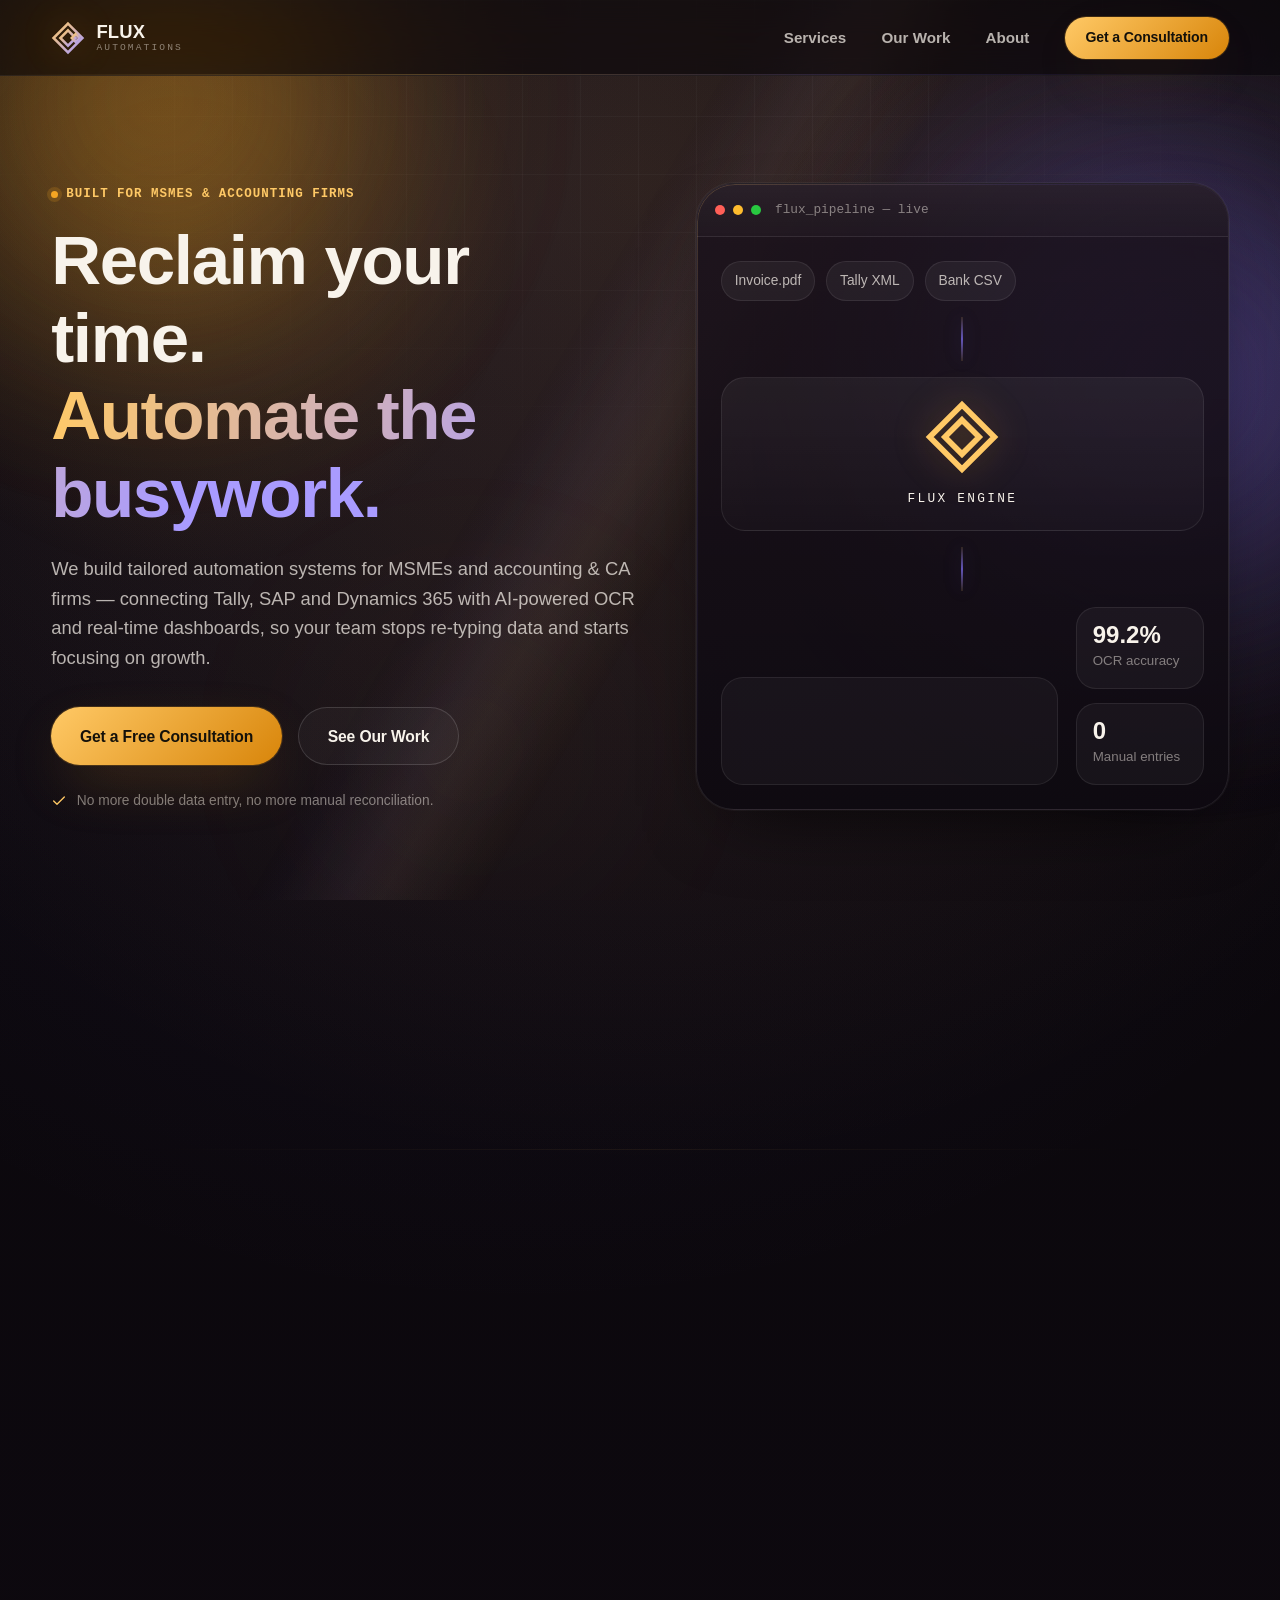
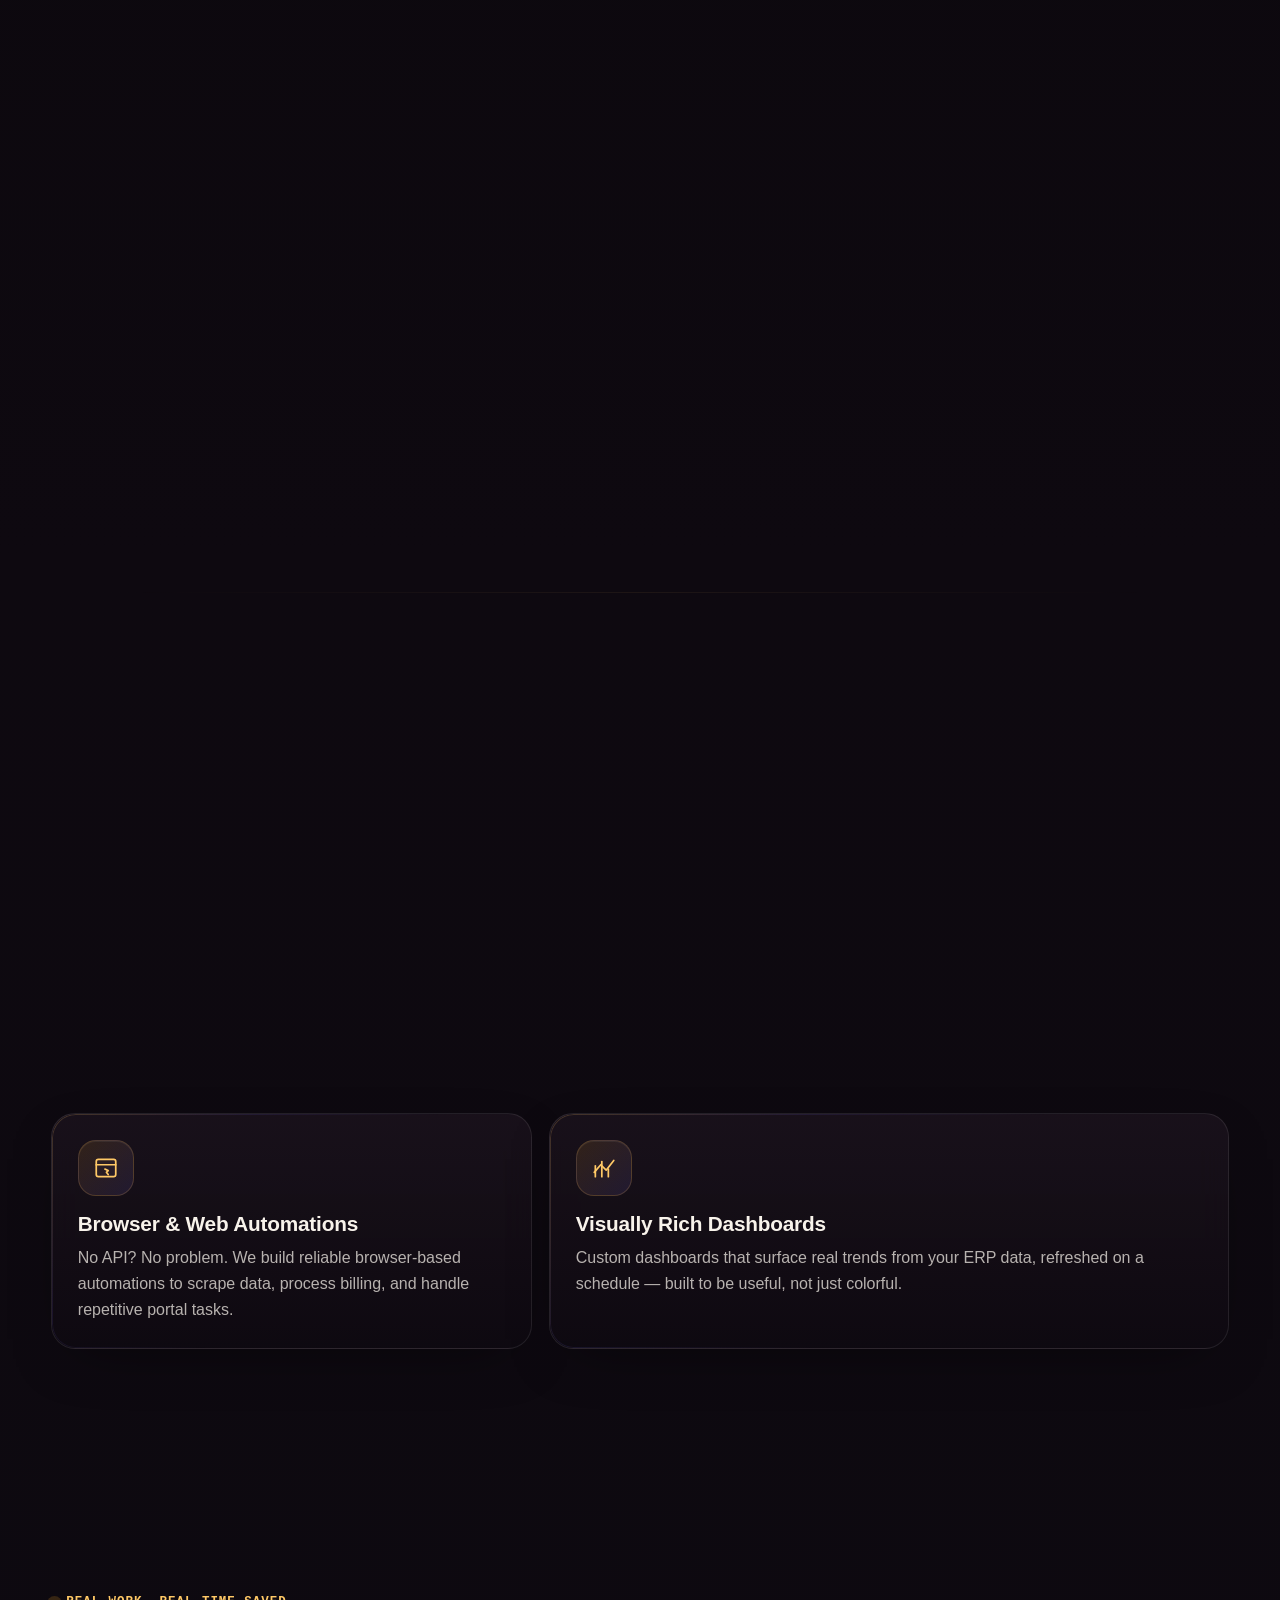
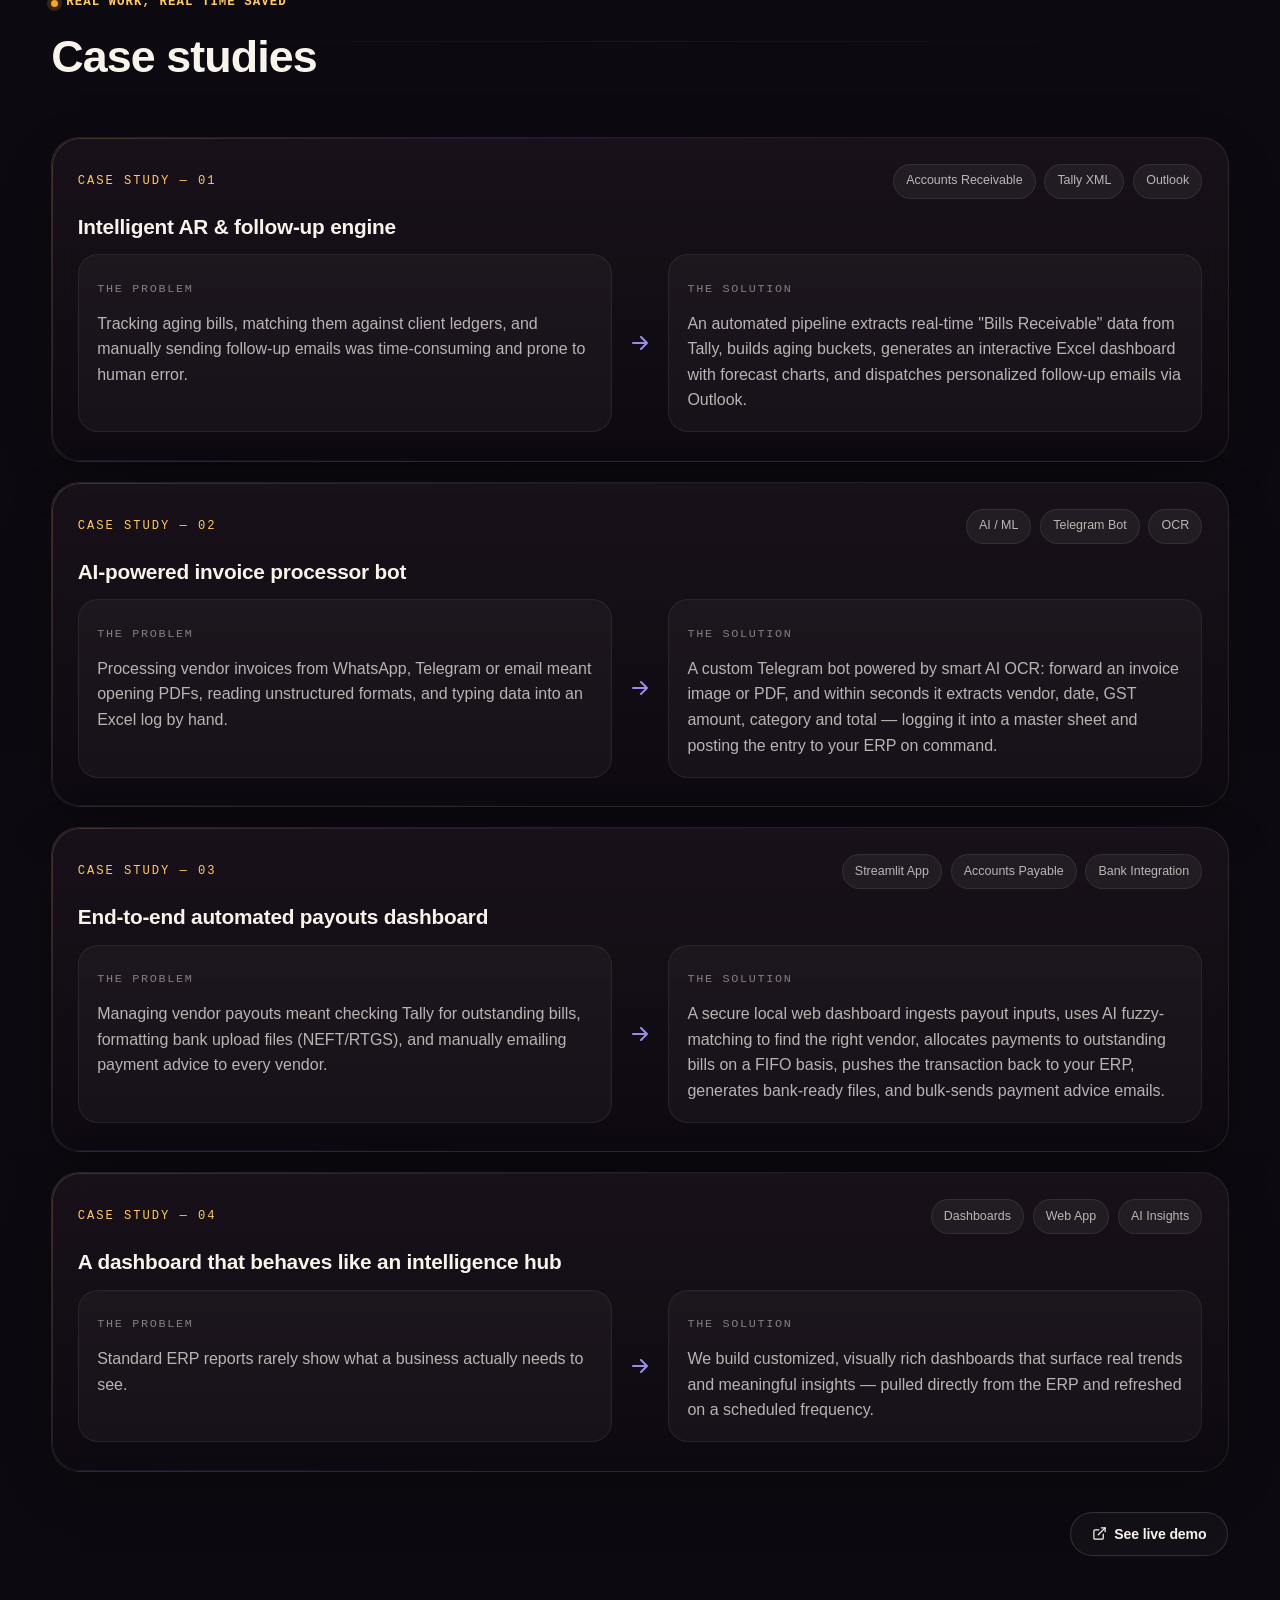
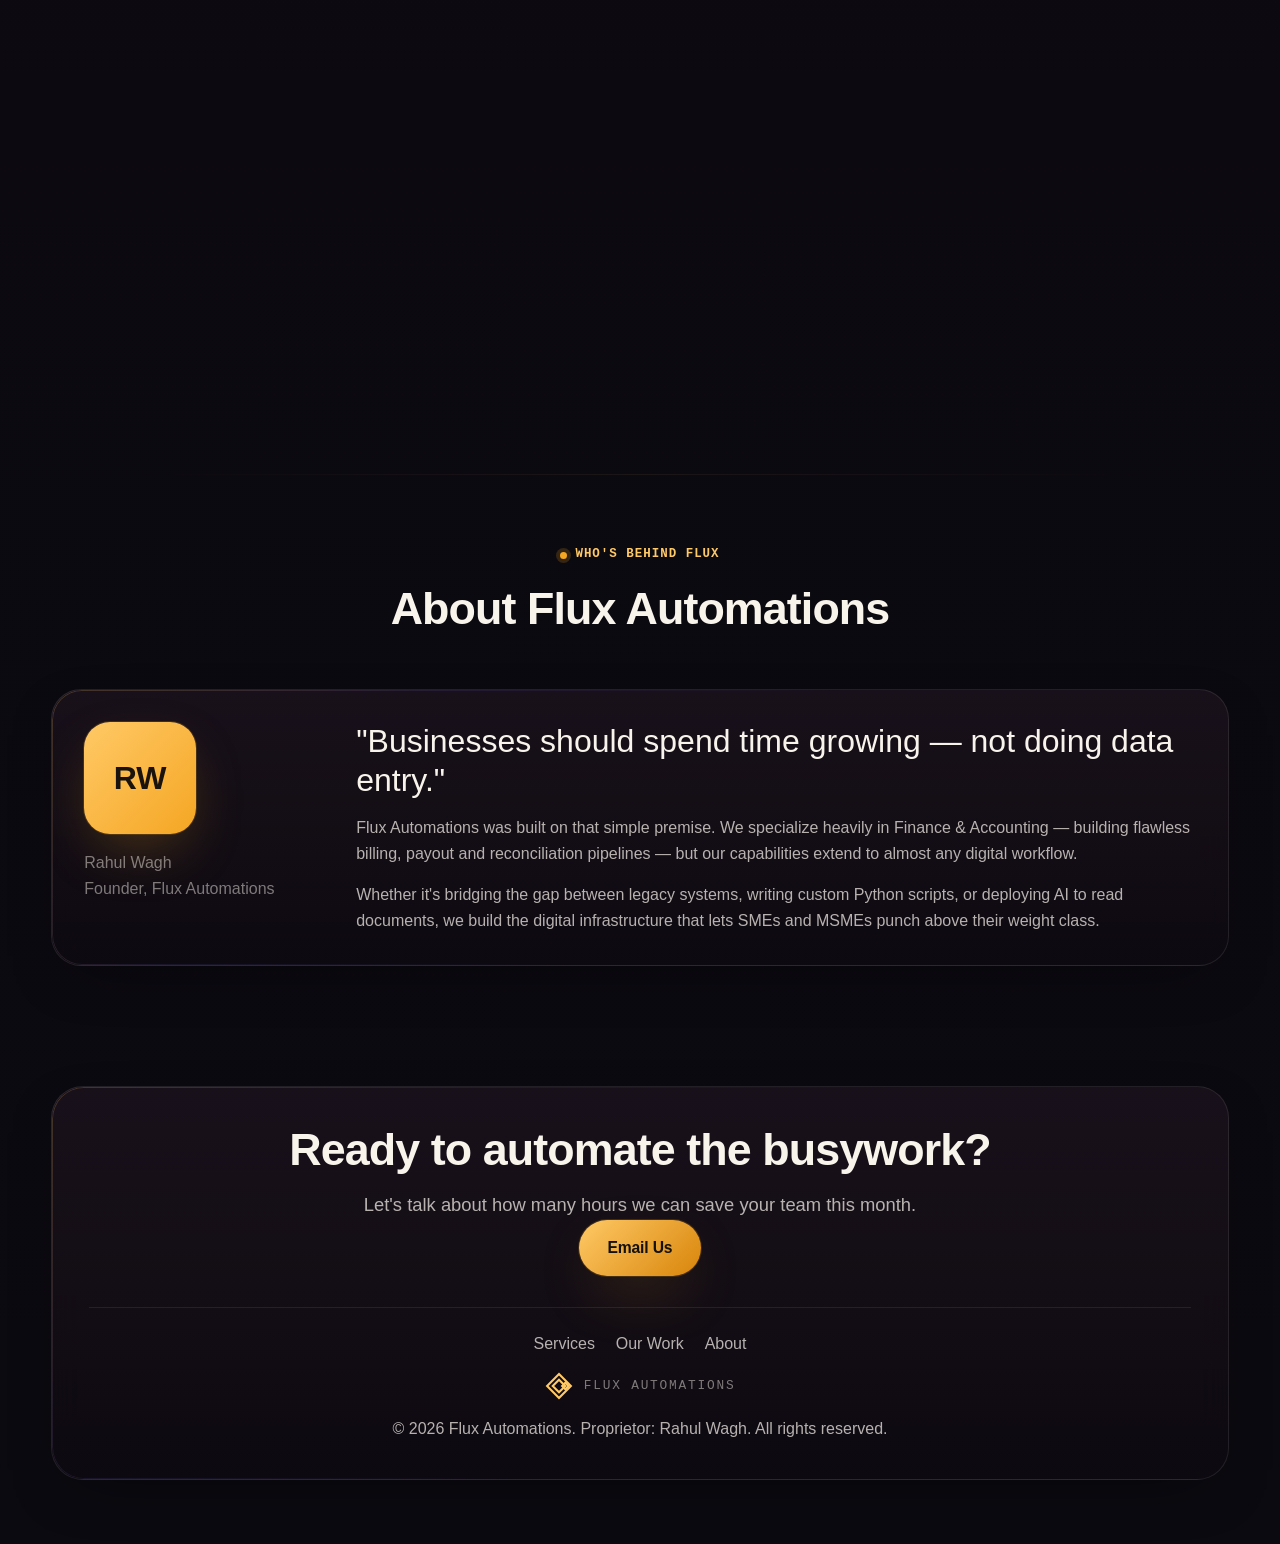
==== commit 2d4d0f95: "add demo button for dashboard case study" ====
--- a/index.html
+++ b/index.html
@@ -1078,6 +1078,13 @@
           </div>
         </div>
 
+<div style="margin-top: 1.25rem; display: flex; justify-content: flex-end;">
+  <a href="foodstories-dashboard-1-2.html" target="_blank" rel="noopener" class="btn btn--ghost btn--sm" data-magnetic>
+    <svg width="15" height="15" viewBox="0 0 24 24" fill="none" stroke="currentColor" stroke-width="2" stroke-linecap="round" stroke-linejoin="round"><path d="M18 13v6a2 2 0 0 1-2 2H5a2 2 0 0 1-2-2V8a2 2 0 0 1 2-2h6"/><polyline points="15 3 21 3 21 9"/><line x1="10" y1="14" x2="21" y2="3"/></svg>
+    See live demo
+  </a>
+</div>
+
         <div class="case-card reveal" data-reveal>
           <div class="case-top">
             <span class="case-index">Case study — 05</span>
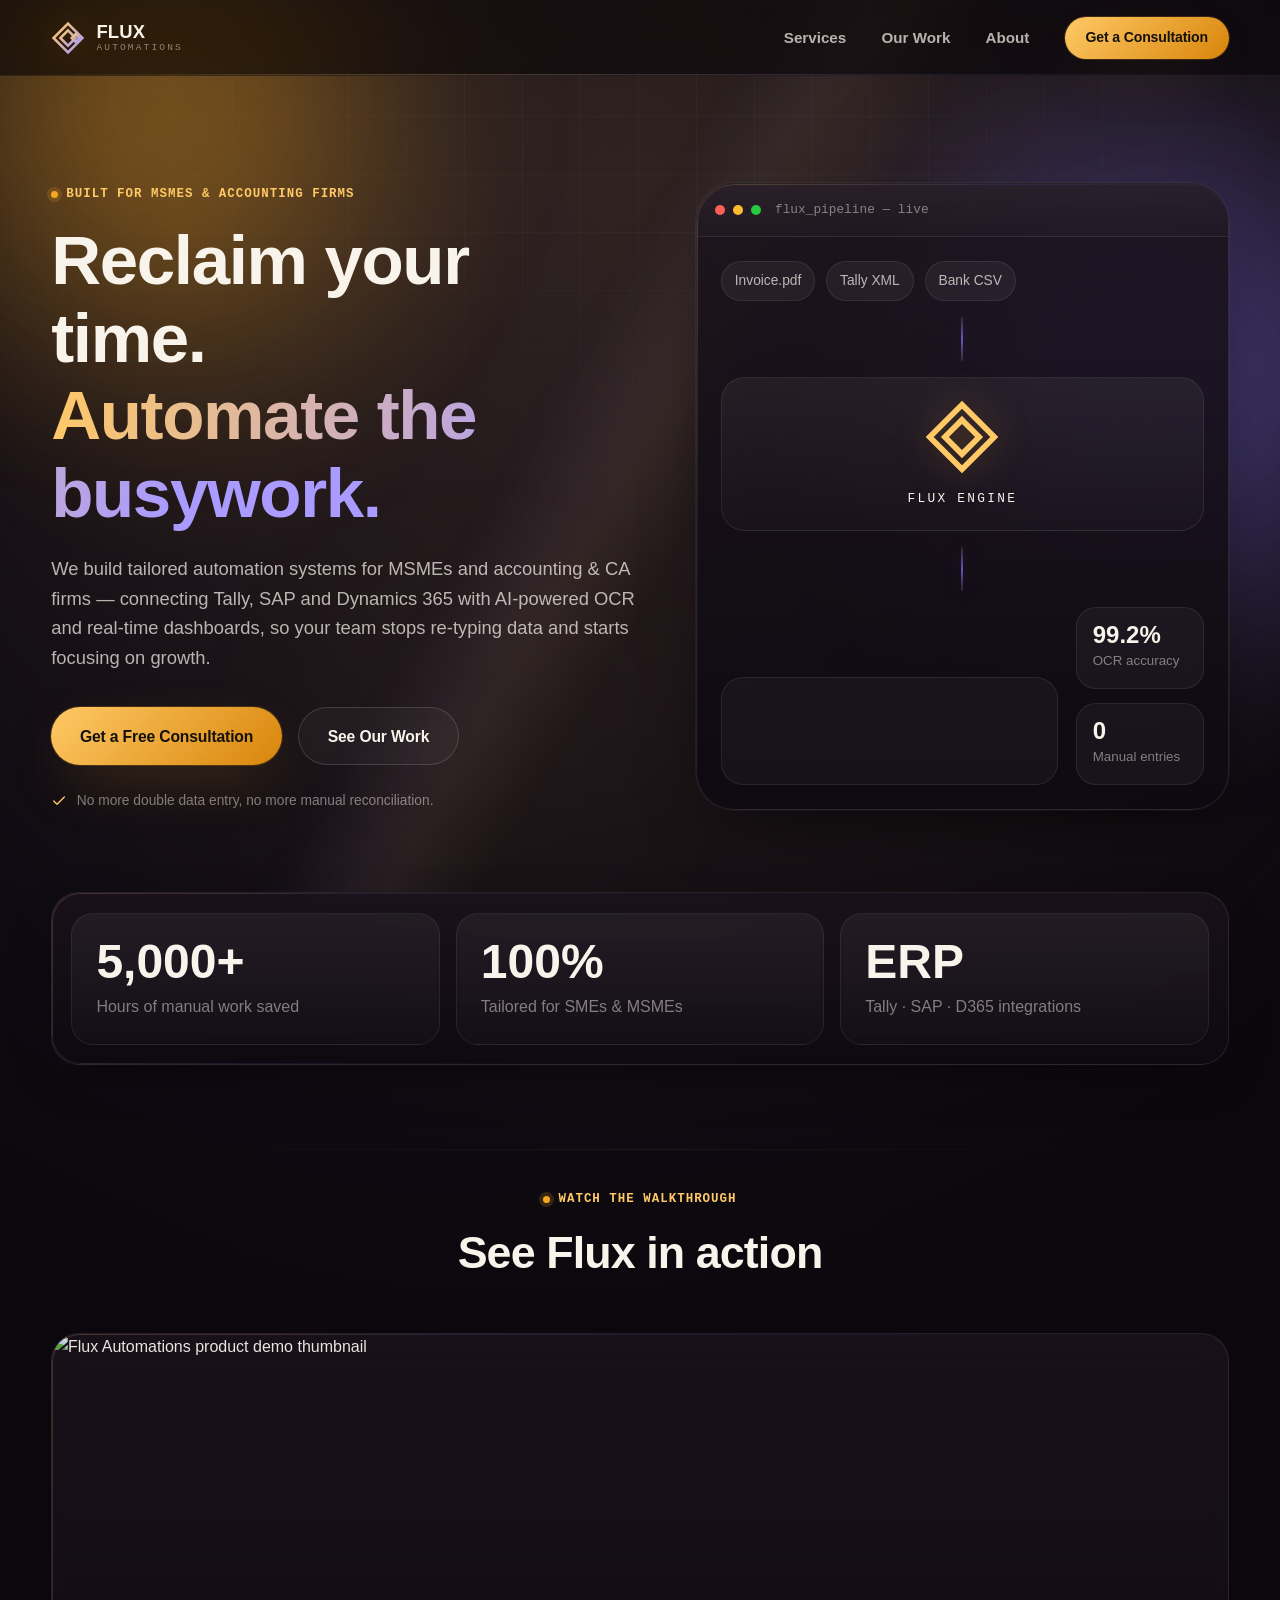
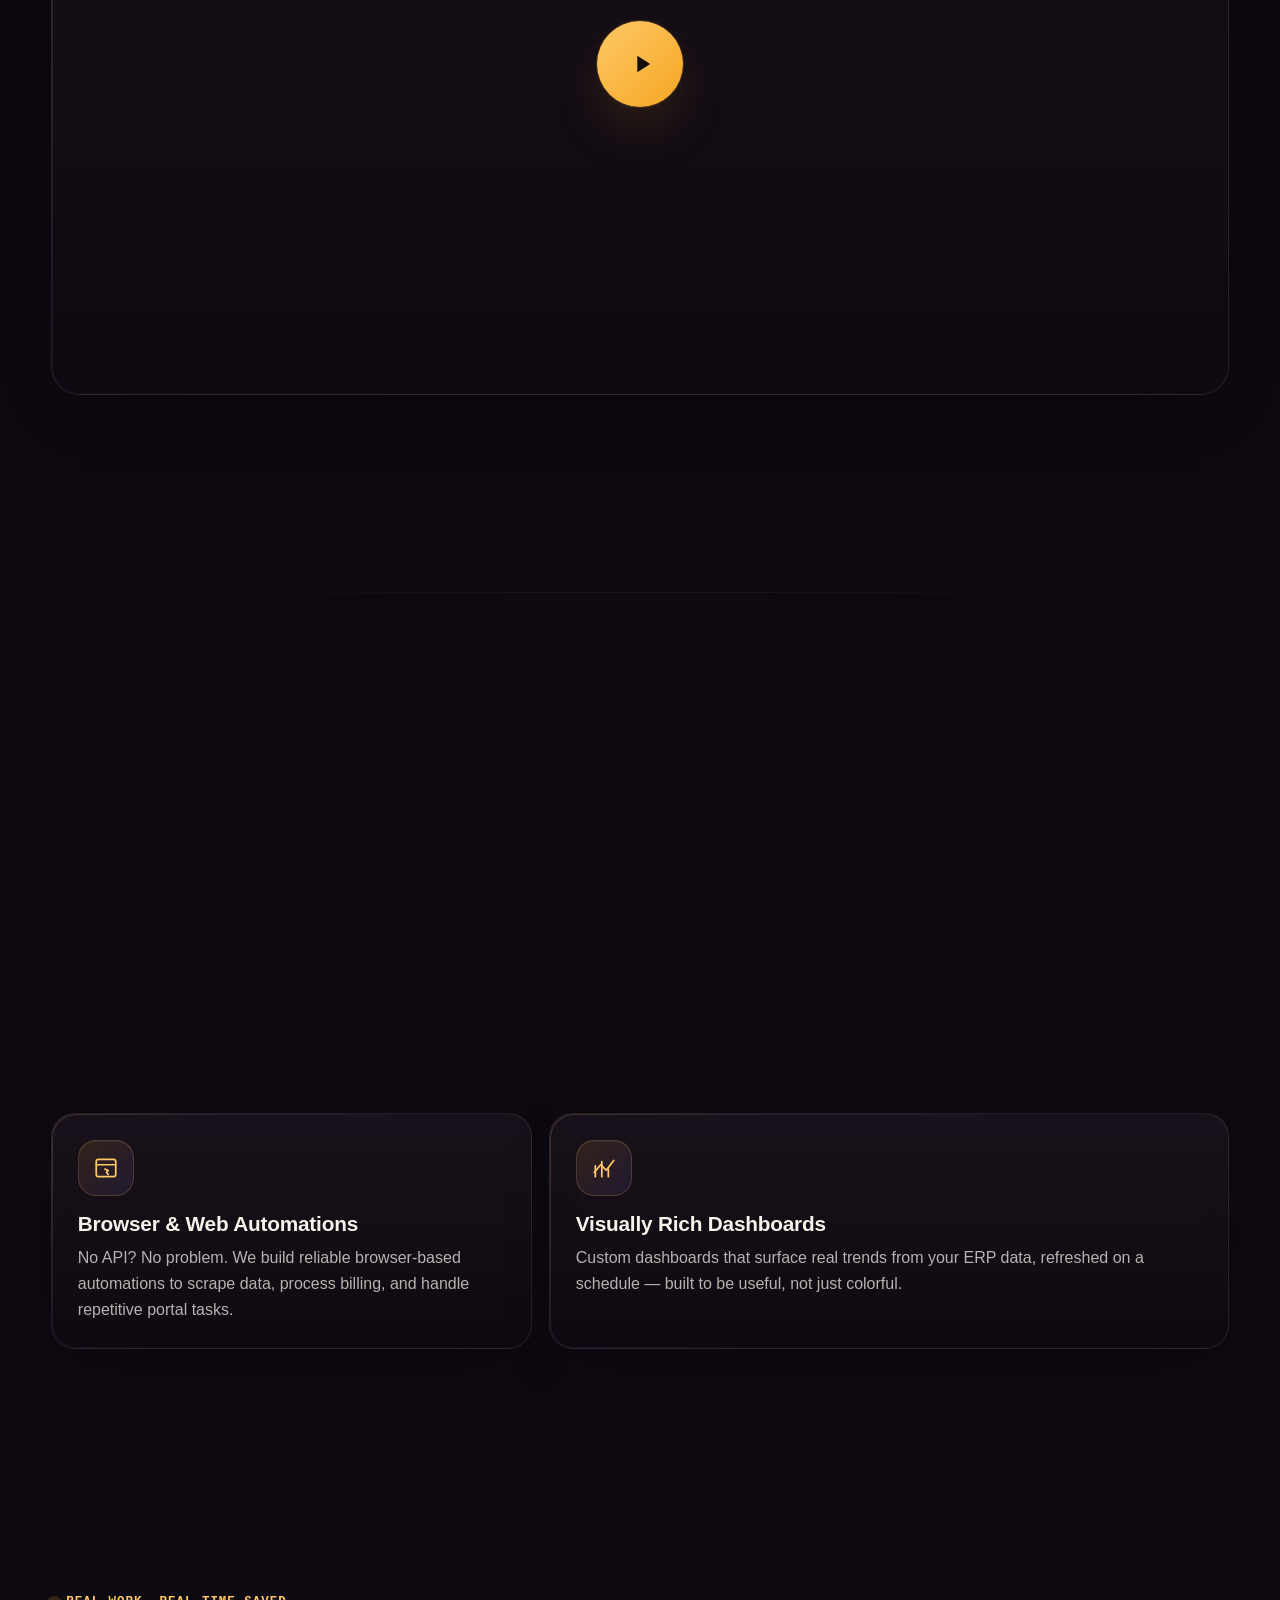
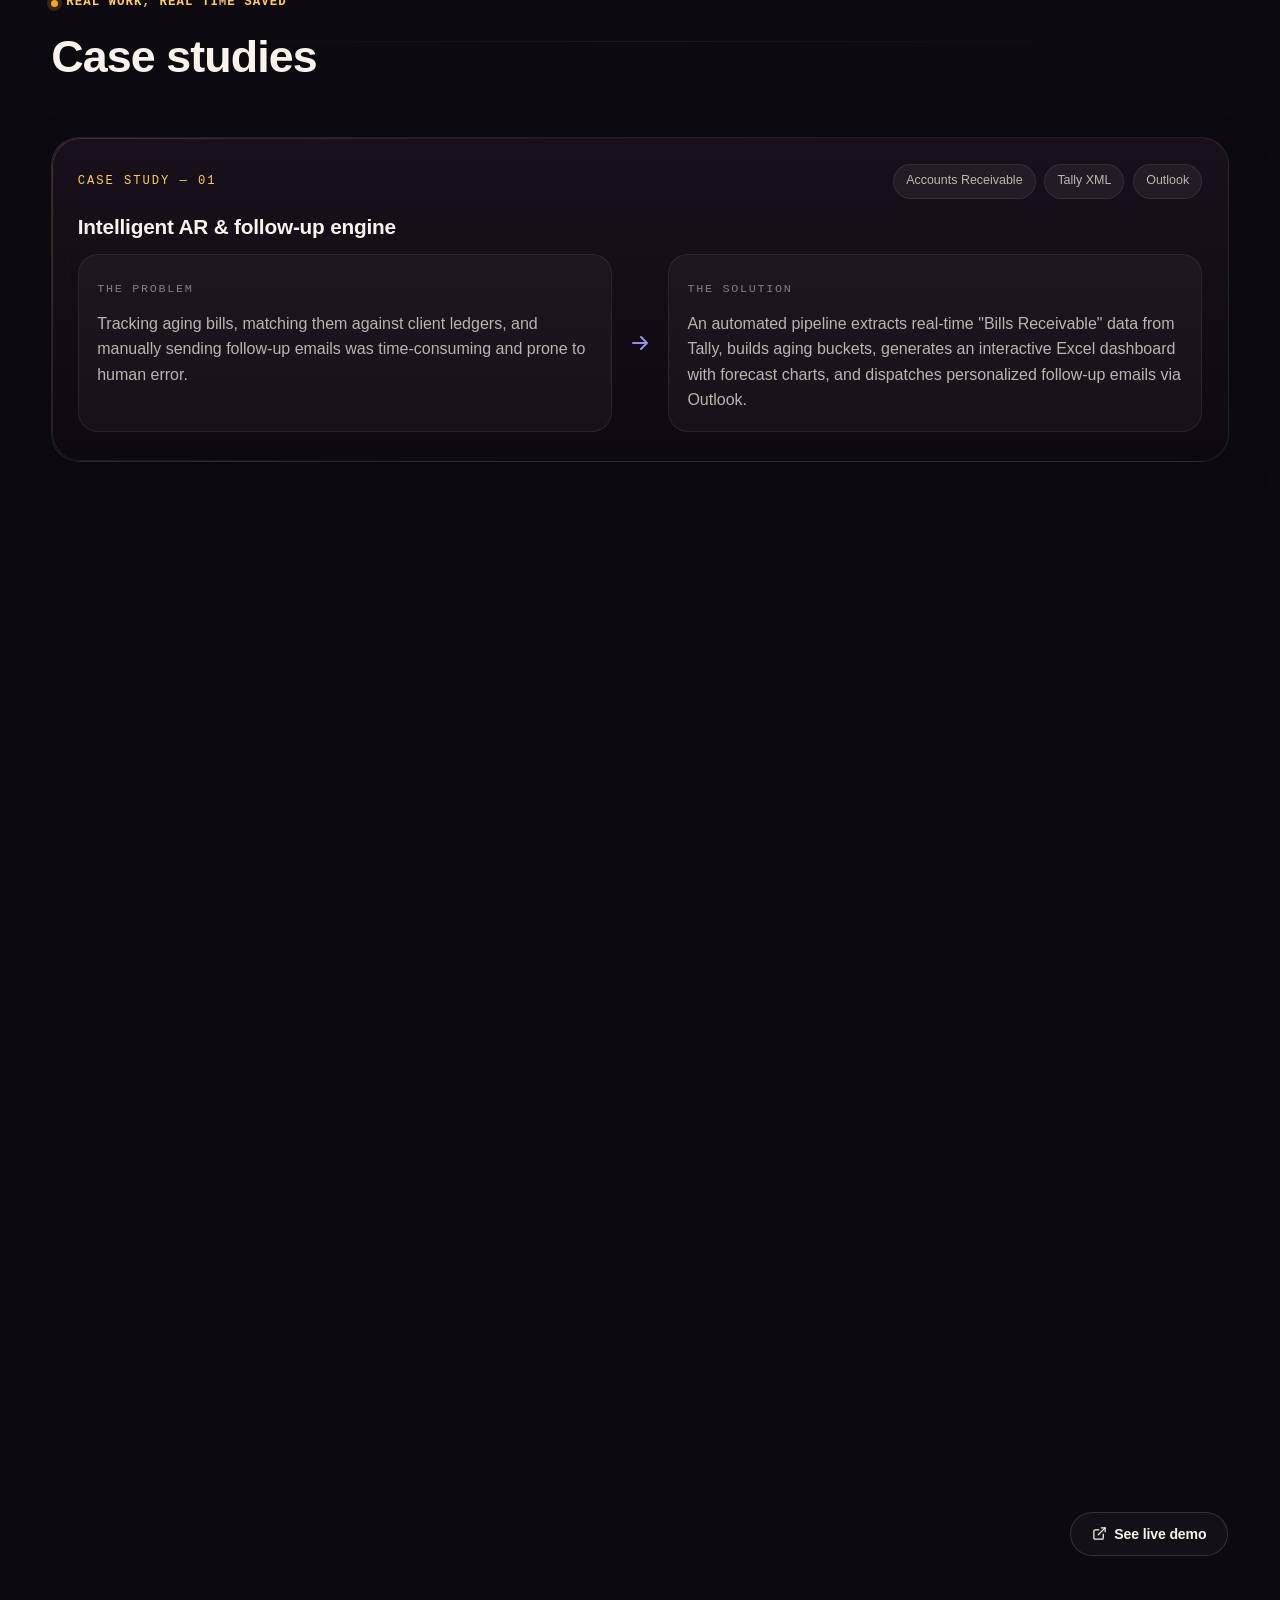
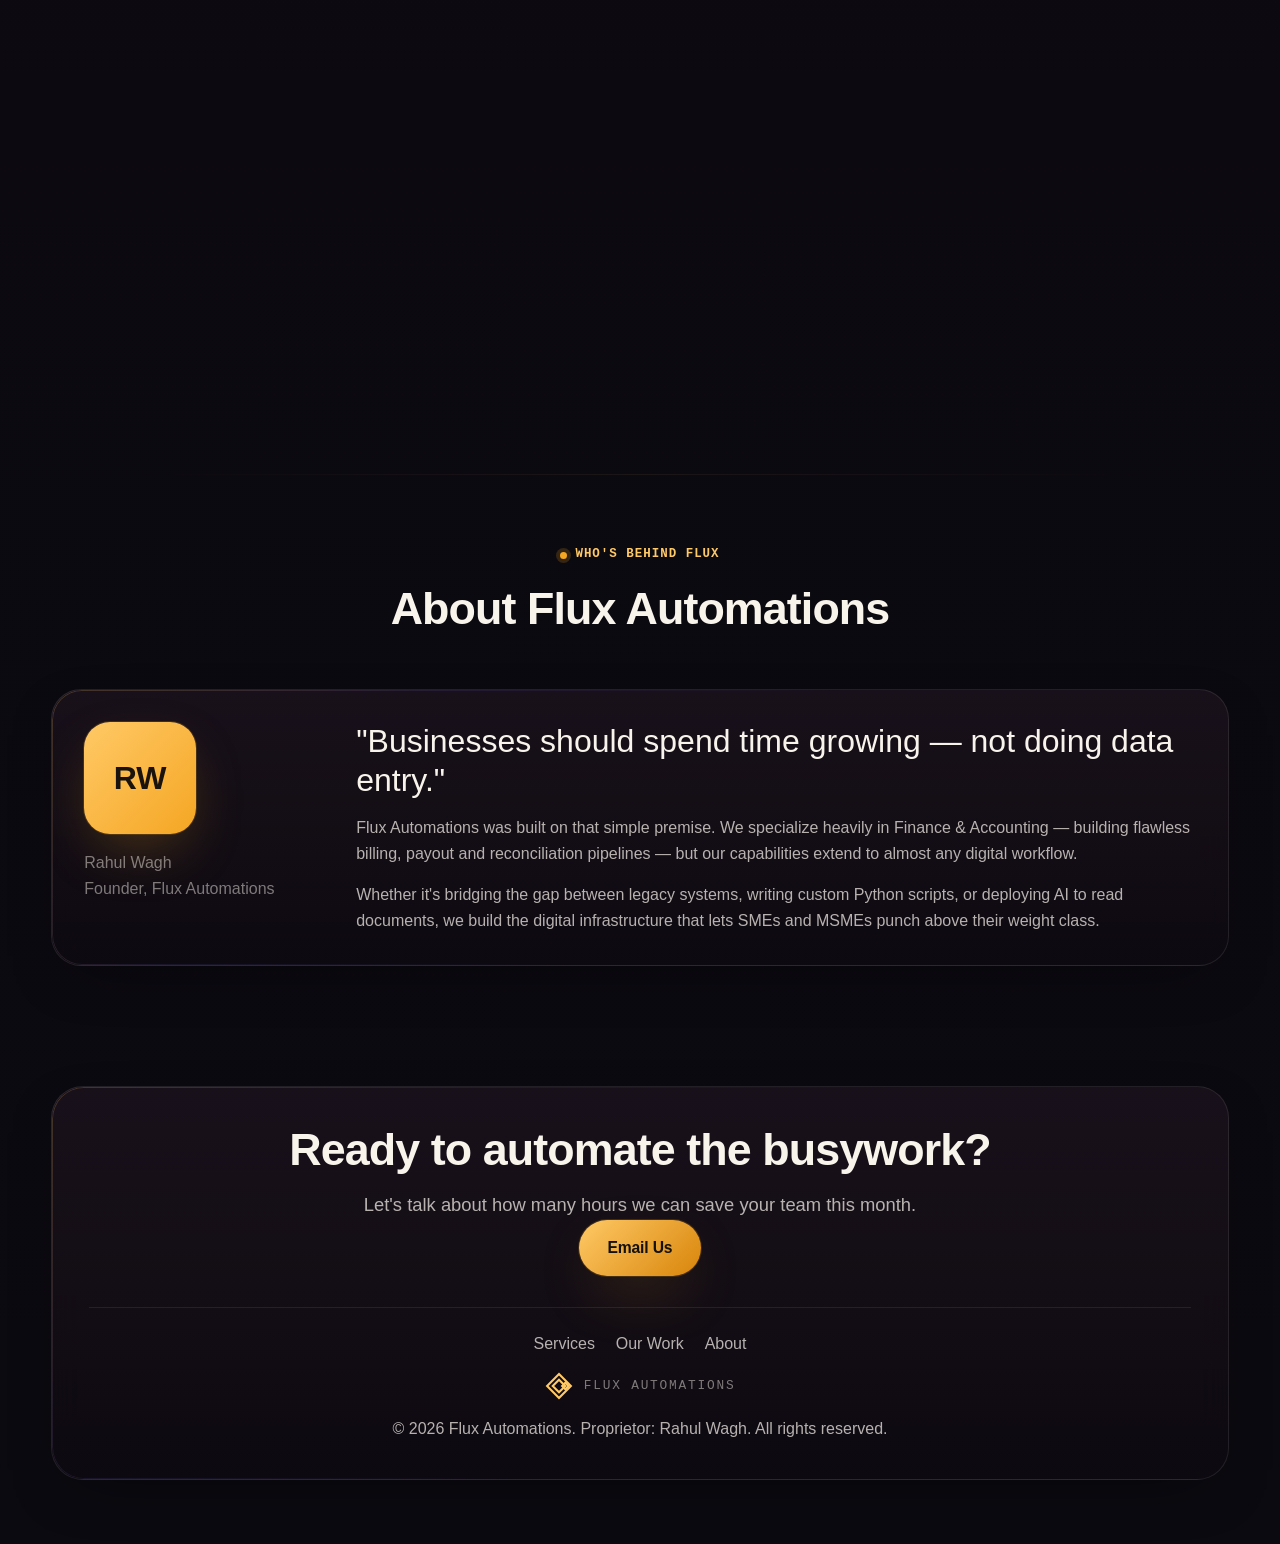
==== commit 82b6963f: "Update HTML" ====
--- a/index.html
+++ b/index.html
@@ -1079,7 +1079,7 @@
         </div>
 
 <div style="margin-top: 1.25rem; display: flex; justify-content: flex-end;">
-  <a href="foodstories-dashboard-1-2.html" target="_blank" rel="noopener" class="btn btn--ghost btn--sm" data-magnetic>
+  <a href="dashboarddemo.html" target="_blank" rel="noopener" class="btn btn--ghost btn--sm" data-magnetic>
     <svg width="15" height="15" viewBox="0 0 24 24" fill="none" stroke="currentColor" stroke-width="2" stroke-linecap="round" stroke-linejoin="round"><path d="M18 13v6a2 2 0 0 1-2 2H5a2 2 0 0 1-2-2V8a2 2 0 0 1 2-2h6"/><polyline points="15 3 21 3 21 9"/><line x1="10" y1="14" x2="21" y2="3"/></svg>
     See live demo
   </a>
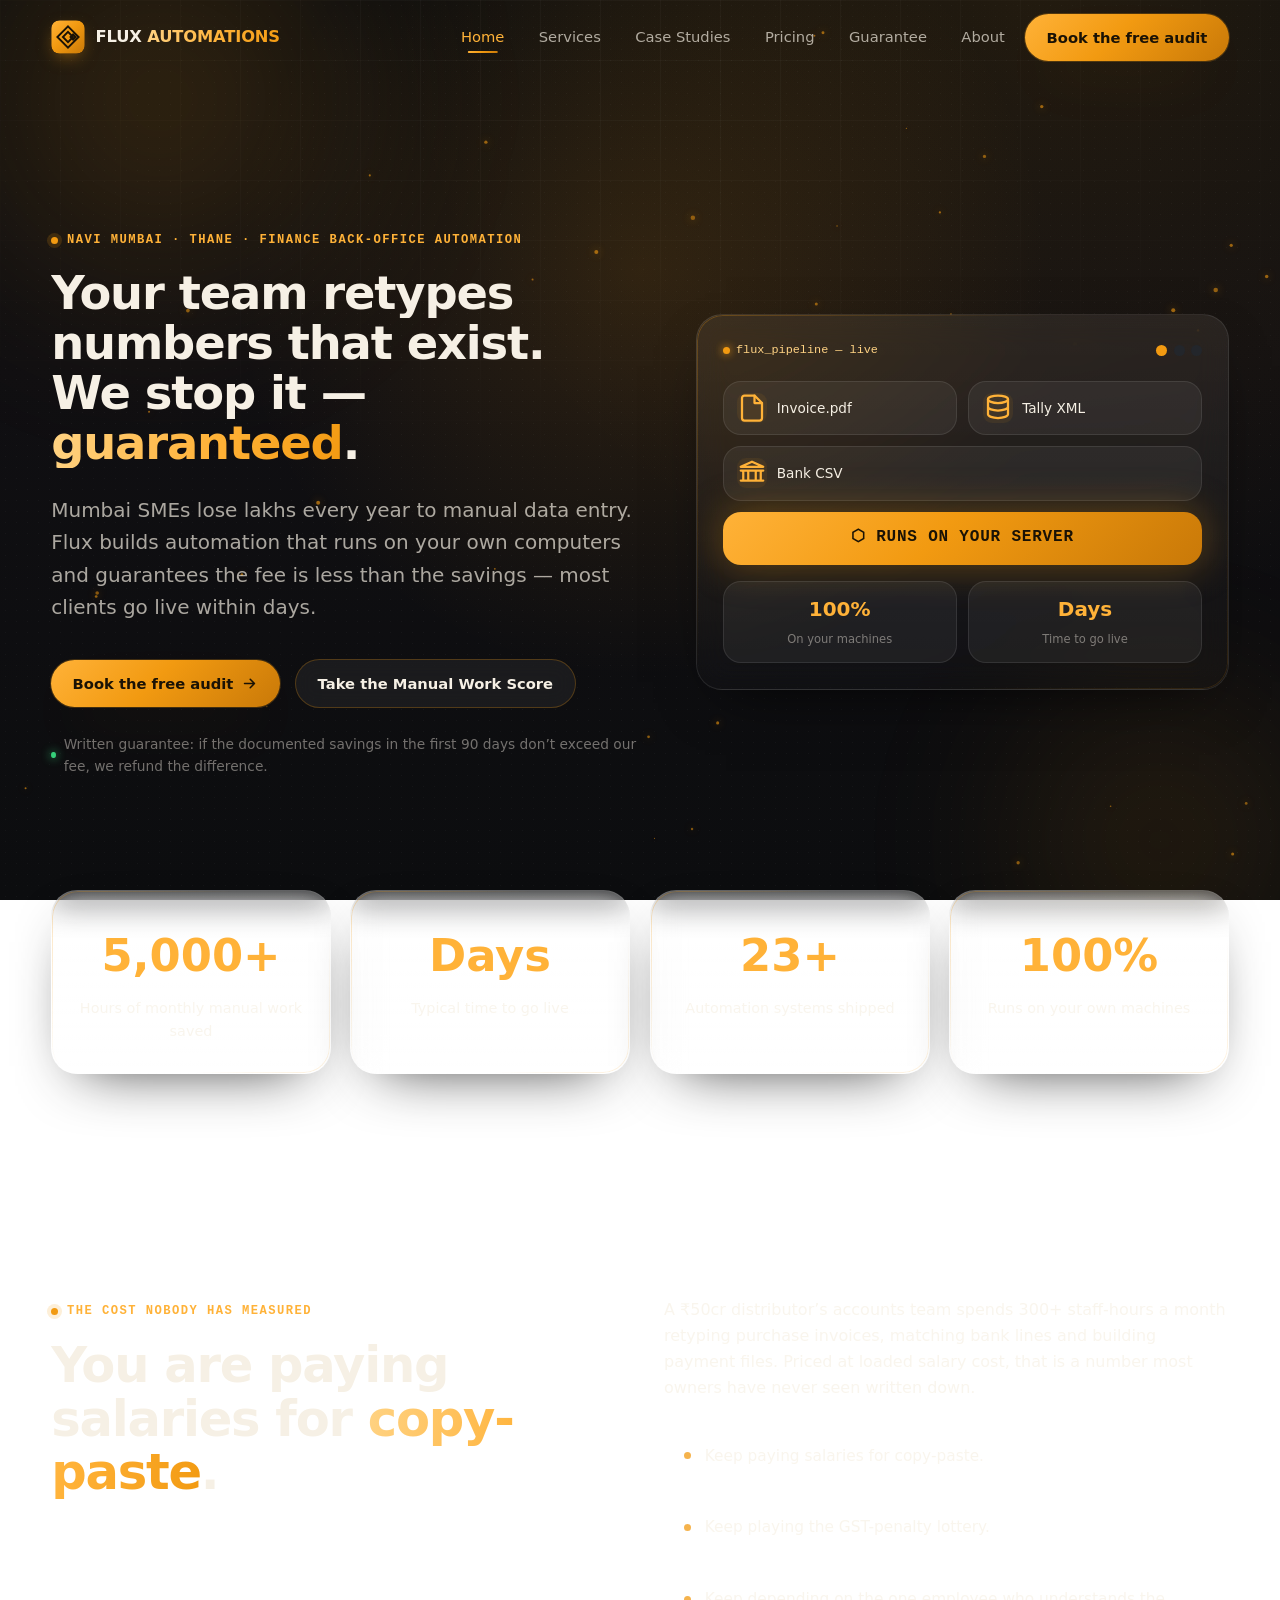
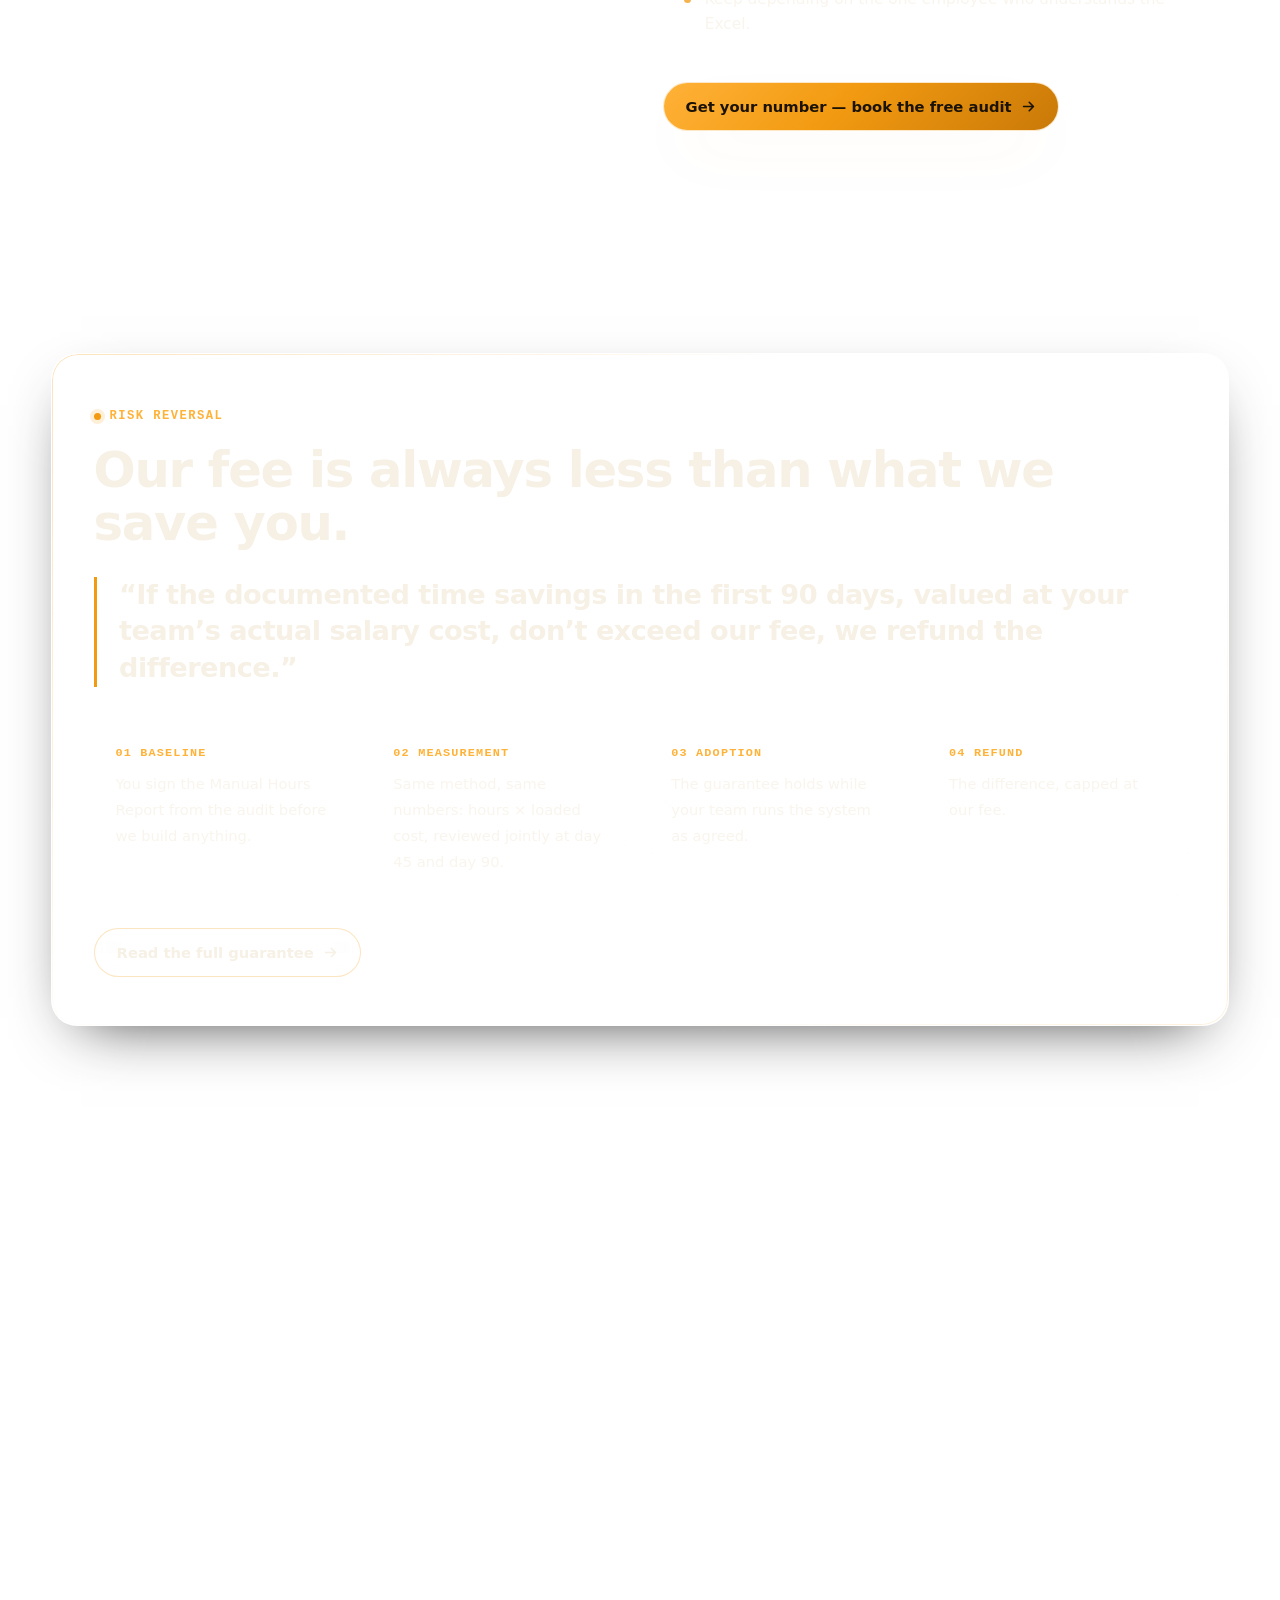
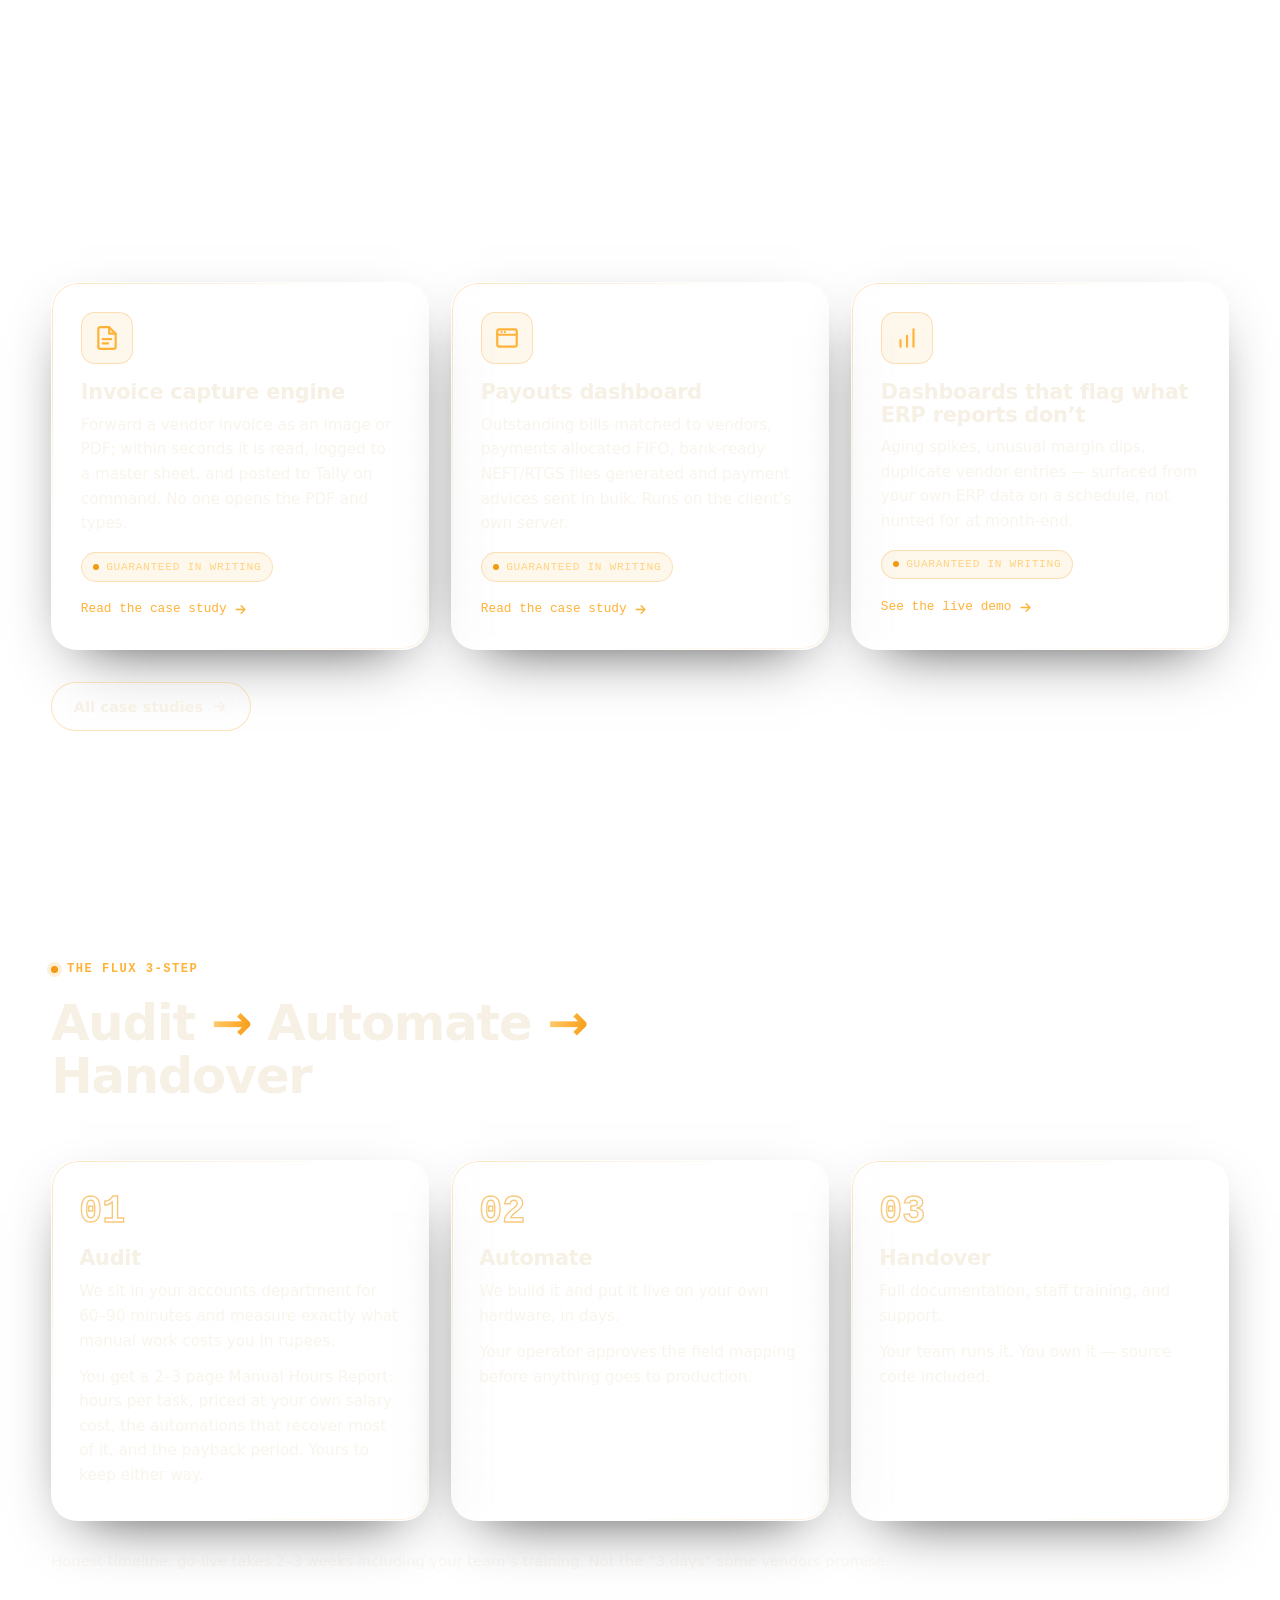
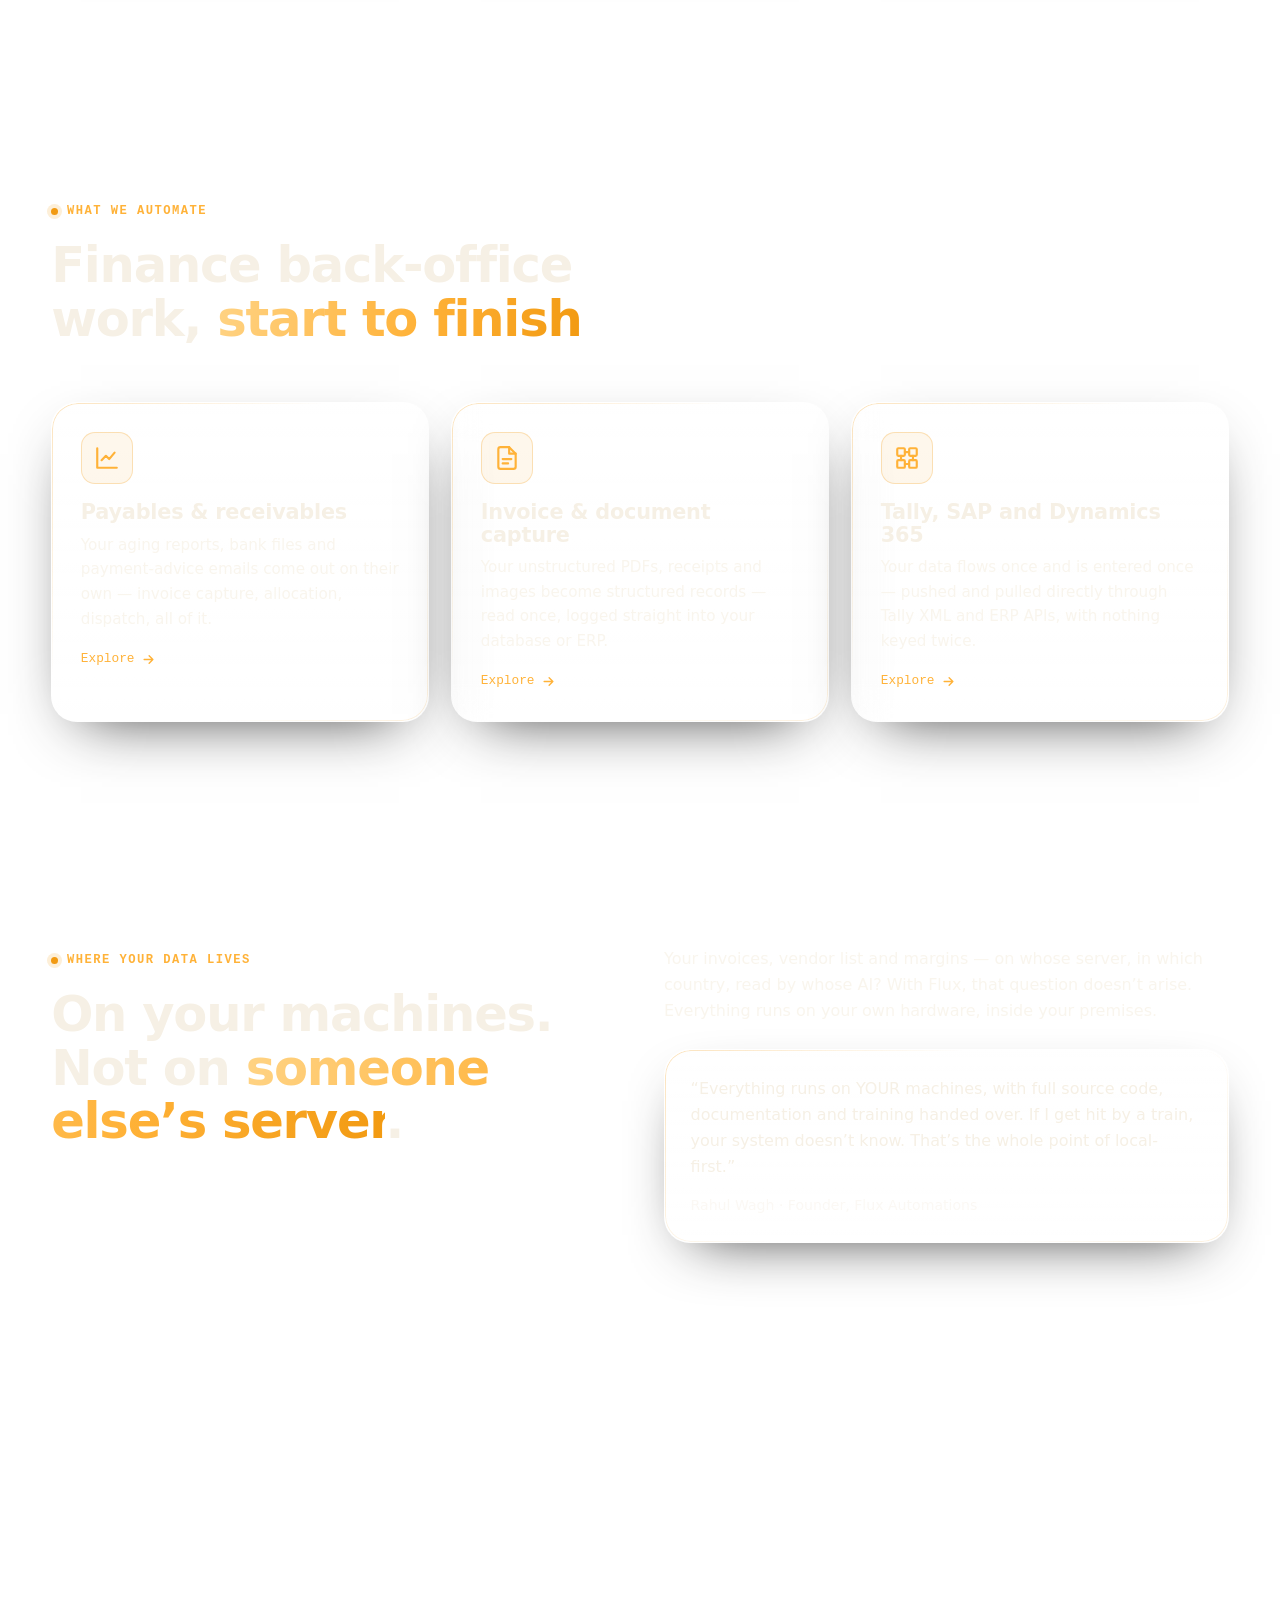
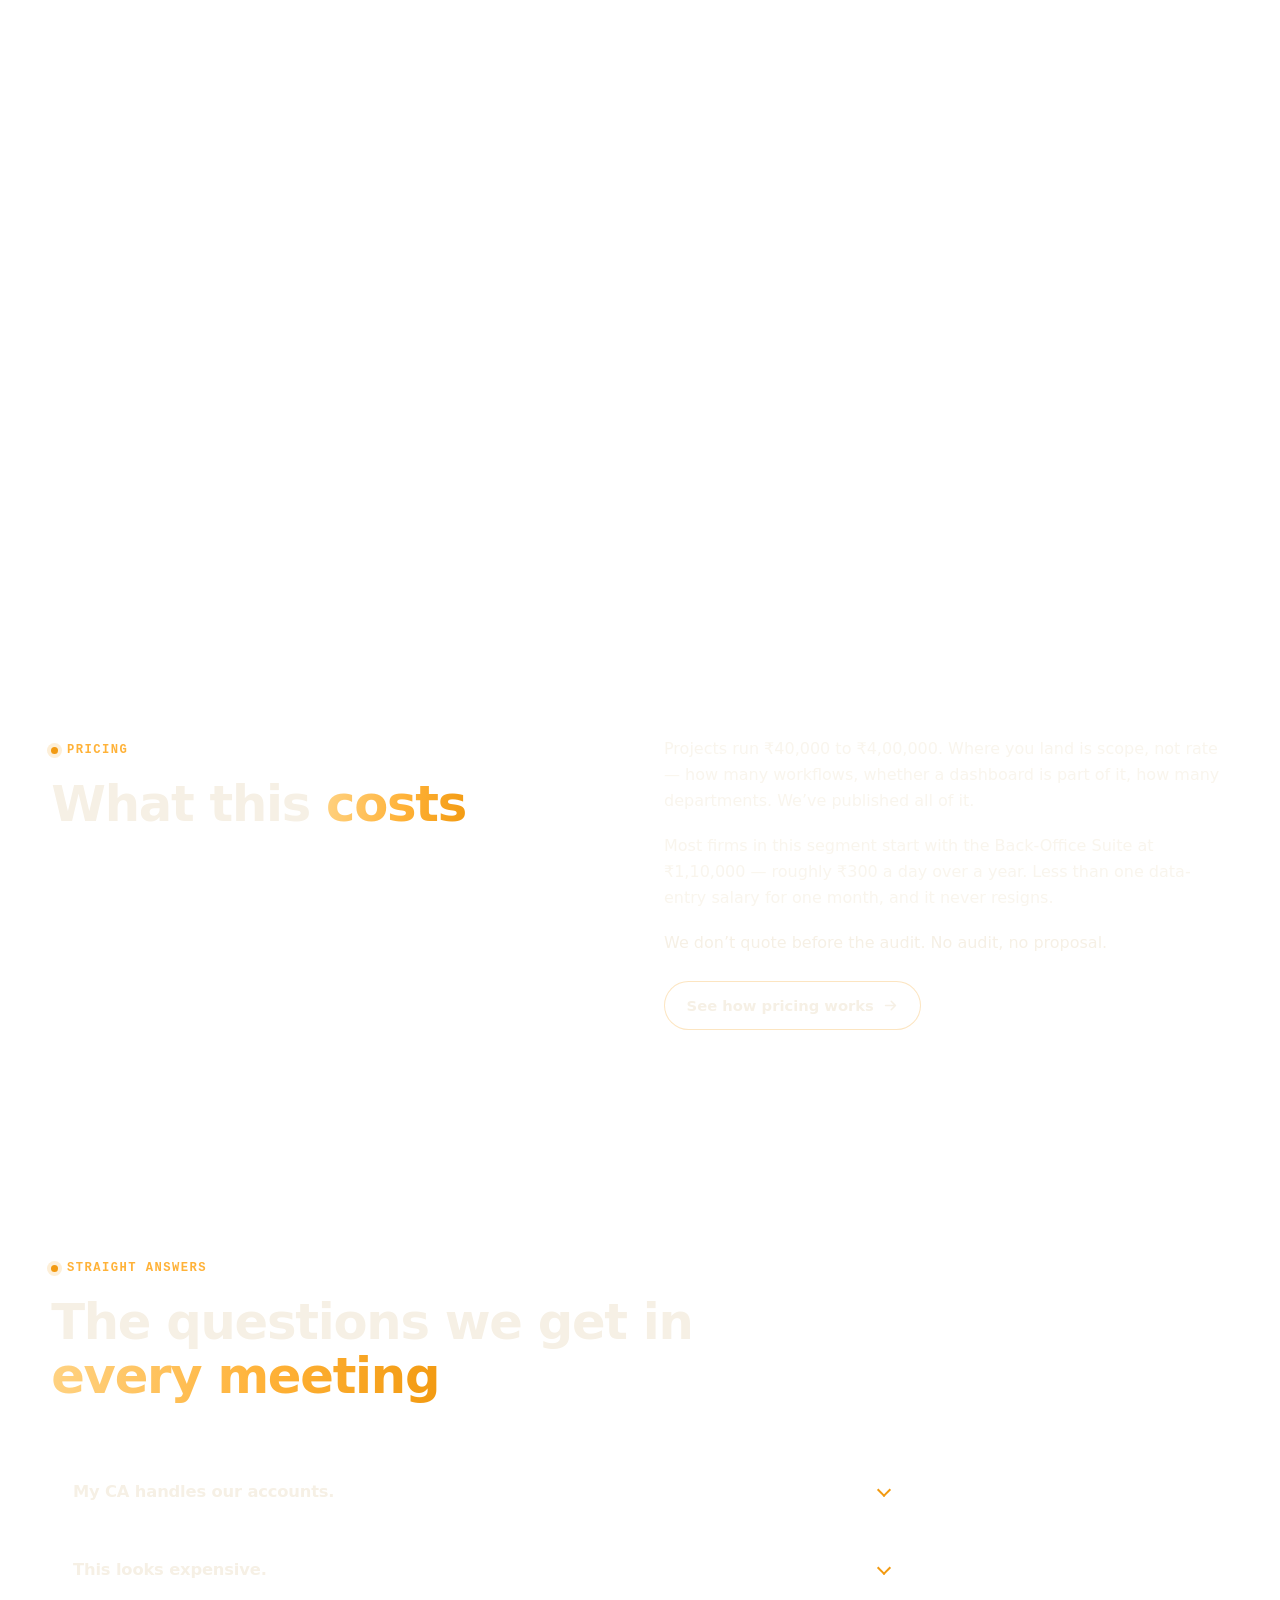
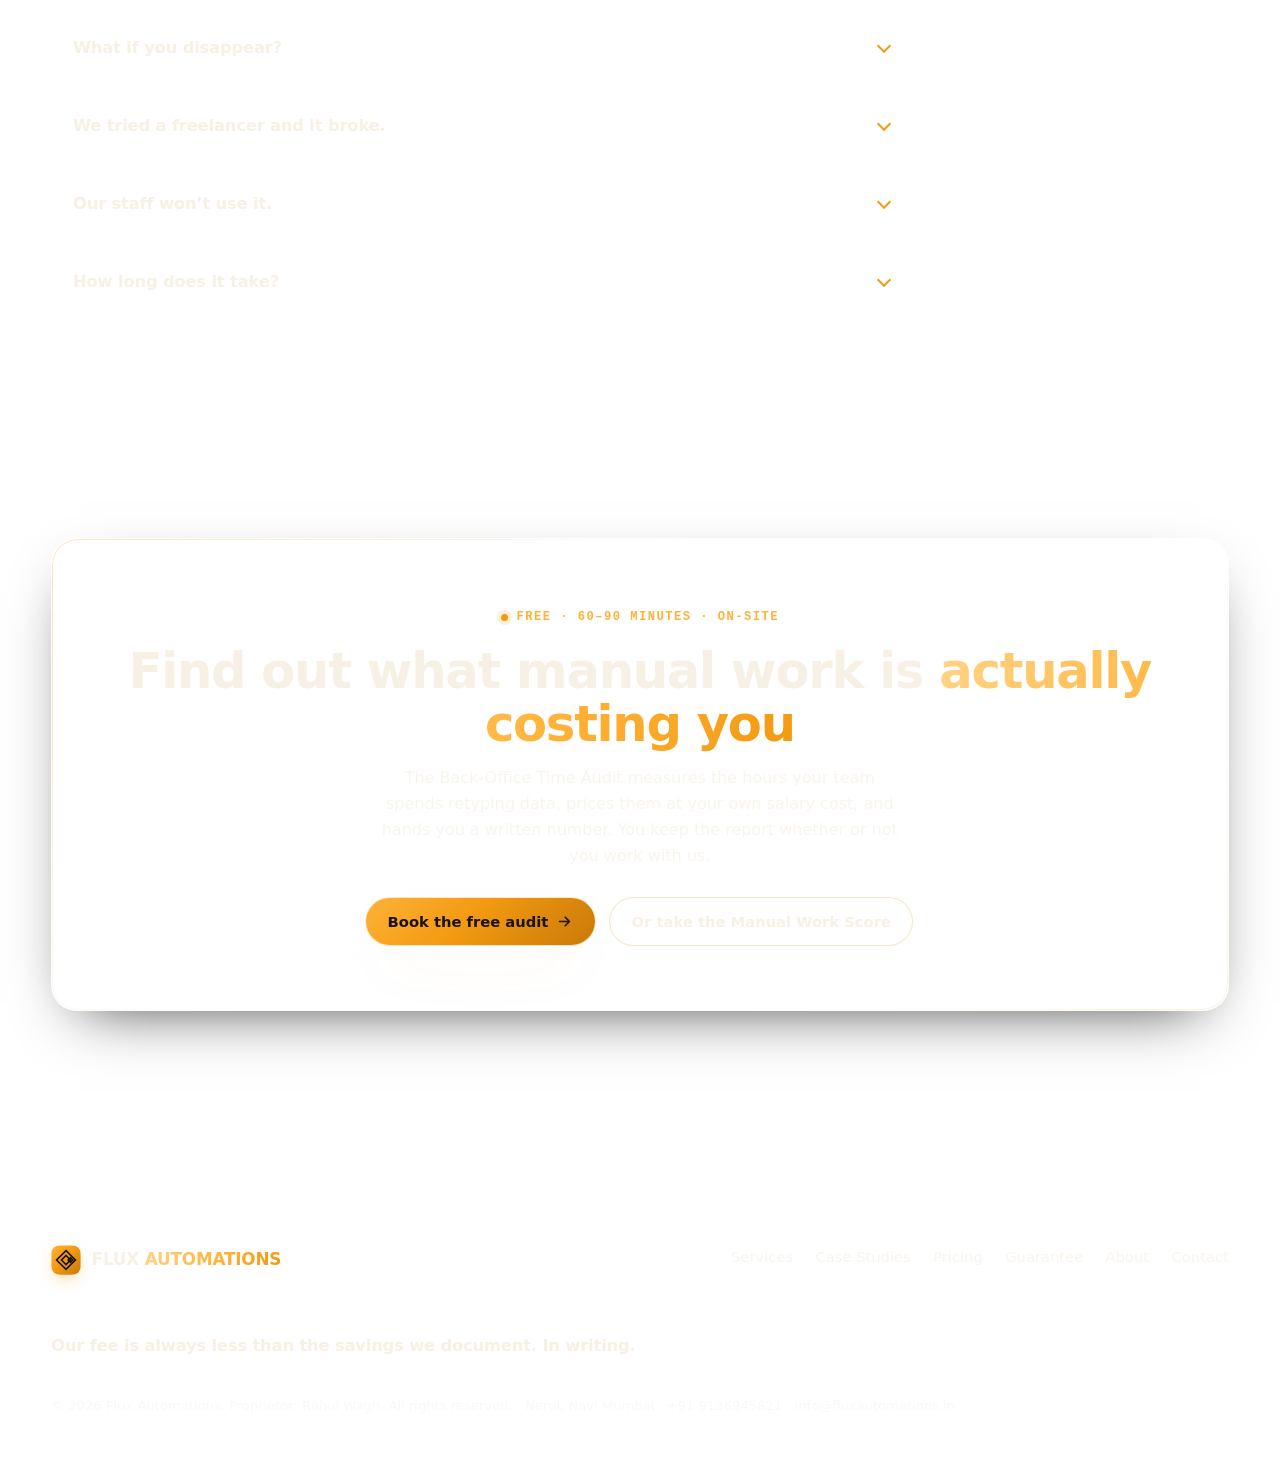
==== commit 27399e21: "Update website changes" ====
--- a/index.html
+++ b/index.html
@@ -3,1348 +3,454 @@
 <head>
 <meta charset="UTF-8">
 <meta name="viewport" content="width=device-width, initial-scale=1.0">
-<title>Flux Automations | Intelligent Automation for MSMEs &amp; CA Firms</title>
-<meta name="description" content="Flux Automations builds finance and ERP automation for MSMEs and accounting firms — Tally, SAP &amp; D365 integrations, AI document/OCR processing, and real-time dashboards.">
-<meta name="theme-color" content="#09070a">
-<style>
-
-  /* Art direction: Flux Automations → premium automation lab
-     Palette: logo-led amber + deep graphite with restrained electric violet accents
-     Typography: existing system display/body stack retained for clarity and speed
-     Density: balanced, with richer motion and interactive depth */
-
-  :root {
-    --bg: #09070a;
-    --bg-soft: #120d11;
-    --bg-elevated: #181119;
-    --surface: rgba(255,255,255,0.045);
-    --surface-hover: rgba(255,255,255,0.08);
-    --surface-strong: rgba(255,255,255,0.11);
-    --border: rgba(255,255,255,0.08);
-    --border-strong: rgba(255,196,102,0.22);
-    --text: #f8f3eb;
-    --text-dim: rgba(248,243,235,0.72);
-    --text-faint: rgba(248,243,235,0.48);
-
-    --amber: #f5a623;
-    --amber-bright: #ffc966;
-    --amber-soft: #ffdf9b;
-    --amber-deep: #d8850a;
-    --violet: #7c6cf0;
-    --violet-soft: #a99bff;
-    --violet-deep: #5f50cc;
-    --graphite: #2f3138;
-
-    --grad-brand: linear-gradient(135deg, var(--amber) 0%, var(--violet) 100%);
-    --grad-brand-text: linear-gradient(100deg, var(--amber-bright) 0%, var(--violet-soft) 72%);
-    --grad-panel: linear-gradient(180deg, rgba(255,255,255,0.06), rgba(255,255,255,0.02));
-
-    --radius-sm: 10px;
-    --radius-md: 18px;
-    --radius-lg: 28px;
-    --radius-xl: 38px;
-
-    --shadow-soft: 0 24px 70px -28px rgba(0,0,0,0.68);
-    --shadow-card: 0 18px 60px -28px rgba(0,0,0,0.62);
-    --shadow-glow-amber: 0 0 0 1px rgba(245,166,35,0.18), 0 22px 60px -18px rgba(245,166,35,0.34);
-    --shadow-glow-violet: 0 0 0 1px rgba(124,108,240,0.18), 0 20px 55px -18px rgba(124,108,240,0.32);
-
-    --ease: cubic-bezier(.16,1,.3,1);
-    --font-display: -apple-system, "SF Pro Display", "Segoe UI Variable", "Segoe UI", Roboto, Helvetica, Arial, sans-serif;
-    --font-body: -apple-system, "Segoe UI", Roboto, Helvetica, Arial, sans-serif;
-    --font-mono: "SF Mono", "Cascadia Code", "Roboto Mono", Consolas, "Liberation Mono", monospace;
-
-    --mouse-x: 50vw;
-    --mouse-y: 20vh;
-    --scroll-progress: 0;
-  }
-
-  *, *::before, *::after { box-sizing: border-box; margin: 0; padding: 0; }
-  html { scroll-behavior: smooth; }
-  body {
-    background:
-      radial-gradient(circle at var(--mouse-x) var(--mouse-y), rgba(245,166,35,0.12), transparent 16%),
-      radial-gradient(circle at calc(var(--mouse-x) * 0.82) calc(var(--mouse-y) * 1.12), rgba(124,108,240,0.10), transparent 18%),
-      linear-gradient(180deg, #09070a 0%, #0e0910 34%, #0b0a10 100%);
-    color: var(--text);
-    font-family: var(--font-body);
-    line-height: 1.6;
-    -webkit-font-smoothing: antialiased;
-    overflow-x: hidden;
-    cursor: none;
-  }
-  img { max-width: 100%; display: block; }
-  a { color: inherit; text-decoration: none; }
-  ul { list-style: none; }
-  button { font: inherit; cursor: none; }
-  :focus-visible { outline: 2px solid var(--amber); outline-offset: 3px; border-radius: 4px; }
-  @media (hover: none), (pointer: coarse) {
-    body, button { cursor: auto; }
-  }
-
-  .skip-link {
-    position: absolute; left: -999px; top: 0; z-index: 2000;
-    background: var(--amber); color: #0a0a0f; padding: 0.75rem 1.25rem; border-radius: 0 0 8px 0; font-weight: 700;
-  }
-  .skip-link:focus { left: 0; }
-
-  .cursor-dot,
-  .cursor-ring,
-  .cursor-trail {
-    position: fixed;
-    top: 0;
-    left: 0;
-    pointer-events: none;
-    z-index: 1600;
-    opacity: 0;
-    transition: opacity 220ms var(--ease), transform 180ms var(--ease), width 220ms var(--ease), height 220ms var(--ease), border-color 220ms var(--ease), background 220ms var(--ease);
-  }
-  .cursor-dot {
-    width: 10px;
-    height: 10px;
-    margin-left: -5px;
-    margin-top: -5px;
-    border-radius: 50%;
-    background: radial-gradient(circle, var(--amber-soft), var(--amber));
-    box-shadow: 0 0 22px rgba(245,166,35,0.8);
-  }
-  .cursor-ring {
-    width: 48px;
-    height: 48px;
-    margin-left: -24px;
-    margin-top: -24px;
-    border-radius: 50%;
-    border: 1px solid rgba(255,201,102,0.35);
-    background: radial-gradient(circle, rgba(255,201,102,0.09), rgba(124,108,240,0.03));
-    backdrop-filter: blur(8px);
-  }
-  .cursor-trail {
-    width: 180px;
-    height: 180px;
-    margin-left: -90px;
-    margin-top: -90px;
-    border-radius: 50%;
-    background: radial-gradient(circle, rgba(245,166,35,0.16) 0%, rgba(124,108,240,0.08) 42%, transparent 72%);
-    filter: blur(12px);
-    z-index: 1;
-  }
-  .cursor-active .cursor-dot,
-  .cursor-active .cursor-ring,
-  .cursor-active .cursor-trail {
-    opacity: 1;
-  }
-  .cursor-hover .cursor-ring {
-    width: 76px;
-    height: 76px;
-    margin-left: -38px;
-    margin-top: -38px;
-    border-color: rgba(255,201,102,0.55);
-    background: radial-gradient(circle, rgba(255,201,102,0.16), rgba(124,108,240,0.08));
-  }
-  .cursor-hover .cursor-dot {
-    transform: scale(1.15);
-  }
-  .cursor-pressed .cursor-ring {
-    transform: scale(0.88);
-  }
-
-  h1, h2, h3, h4 { font-family: var(--font-display); line-height: 1.12; font-weight: 800; letter-spacing: -0.02em; }
-  h1 { font-size: clamp(2.6rem, 5.4vw, 4.4rem); }
-  h2 { font-size: clamp(2rem, 3.6vw, 2.8rem); }
-  h3 { font-size: 1.3rem; font-weight: 700; letter-spacing: -0.01em; }
-  p { color: var(--text-dim); }
-
-  .grad-text {
-    background: var(--grad-brand-text);
-    -webkit-background-clip: text;
-    background-clip: text;
-    color: transparent;
-  }
-
-  .eyebrow {
-    display: inline-flex; align-items: center; gap: 0.5rem;
-    font-family: var(--font-mono); font-size: 0.78rem; font-weight: 600;
-    letter-spacing: 0.08em; text-transform: uppercase; color: var(--amber-bright);
-    margin-bottom: 1.1rem;
-  }
-  .eyebrow::before {
-    content: ""; width: 7px; height: 7px; border-radius: 50%;
-    background: var(--amber); box-shadow: 0 0 0 4px rgba(245,166,35,0.18);
-  }
-
-  .lede { font-size: 1.15rem; color: var(--text-dim); max-width: 640px; }
-
-  .container { width: 92%; max-width: 1180px; margin: 0 auto; }
-  .section { position: relative; padding: 7.5rem 0; }
-  .section::before {
-    content: "";
-    position: absolute;
-    inset: 8% 10% auto;
-    height: 1px;
-    background: linear-gradient(90deg, transparent, rgba(255,201,102,0.15), transparent);
-    opacity: 0.45;
-  }
-  .section-head { max-width: 640px; margin-bottom: 3.5rem; }
-  .section-head.center { margin-left: auto; margin-right: auto; text-align: center; }
-  .divider { height: 1px; background: linear-gradient(90deg, transparent, var(--border-strong), transparent); }
-
-  .bg-fx { position: fixed; inset: 0; z-index: -2; overflow: hidden; background: transparent; }
-  .bg-grid {
-    position: absolute; inset: 0;
-    background-image:
-      linear-gradient(rgba(255,255,255,0.03) 1px, transparent 1px),
-      linear-gradient(90deg, rgba(255,255,255,0.03) 1px, transparent 1px);
-    background-size: 58px 58px;
-    -webkit-mask-image: radial-gradient(ellipse 88% 68% at 50% 8%, #000 18%, transparent 78%);
-            mask-image: radial-gradient(ellipse 88% 68% at 50% 8%, #000 18%, transparent 78%);
-    opacity: 0.9;
-  }
-  .bg-noise,
-  .bg-beam,
-  .bg-orbit {
-    position: absolute;
-    inset: 0;
-    pointer-events: none;
-  }
-  .bg-noise {
-    opacity: 0.09;
-    background-image: radial-gradient(rgba(255,255,255,0.55) 0.55px, transparent 0.7px);
-    background-size: 12px 12px;
-    mix-blend-mode: soft-light;
-  }
-  .bg-beam {
-    background:
-      linear-gradient(120deg, transparent 0 44%, rgba(255,201,102,0.07) 50%, transparent 56%),
-      linear-gradient(300deg, transparent 0 46%, rgba(124,108,240,0.06) 52%, transparent 58%);
-    transform: translateY(calc(var(--scroll-progress) * -10%));
-    opacity: 0.8;
-  }
-  .bg-orbit::before,
-  .bg-orbit::after {
-    content: "";
-    position: absolute;
-    border-radius: 50%;
-    filter: blur(110px);
-    opacity: 0.5;
-    will-change: transform;
-  }
-  .bg-orbit::before {
-    width: 560px; height: 560px; top: -180px; left: -120px;
-    background: radial-gradient(circle, rgba(245,166,35,0.55) 0%, transparent 70%);
-    animation: drift1 24s ease-in-out infinite alternate;
-  }
-  .bg-orbit::after {
-    width: 620px; height: 620px; top: 8%; right: -210px;
-    background: radial-gradient(circle, rgba(124,108,240,0.50) 0%, transparent 70%);
-    animation: drift2 30s ease-in-out infinite alternate;
-  }
-  .glow { position: absolute; border-radius: 50%; filter: blur(110px); opacity: 0.42; will-change: transform; }
-  .glow--amber { width: 560px; height: 560px; top: -180px; left: -120px; background: radial-gradient(circle, var(--amber) 0%, transparent 70%); animation: drift1 26s ease-in-out infinite alternate; }
-  .glow--violet { width: 620px; height: 620px; top: 8%; right: -200px; background: radial-gradient(circle, var(--violet) 0%, transparent 70%); animation: drift2 30s ease-in-out infinite alternate; }
-  .glow--teal { width: 480px; height: 480px; bottom: -10%; left: 18%; background: radial-gradient(circle, rgba(255,201,102,0.18) 0%, transparent 70%); opacity: 0.26; animation: drift1 34s ease-in-out infinite alternate-reverse; }
-  @keyframes drift1 { from { transform: translate(0,0); } to { transform: translate(60px, 40px); } }
-  @keyframes drift2 { from { transform: translate(0,0); } to { transform: translate(-50px, 60px); } }
-  @keyframes pulseBorder { 0%,100% { opacity: 0.5; } 50% { opacity: 1; } }
-  @keyframes shimmerX { from { transform: translateX(-120%); } to { transform: translateX(120%); } }
-
-  .btn {
-    display: inline-flex; align-items: center; justify-content: center; gap: 0.5rem;
-    padding: 0.95rem 1.8rem; border-radius: 999px; border: none;
-    font-weight: 700; font-size: 0.98rem; letter-spacing: -0.01em;
-    transition: transform 0.35s var(--ease), box-shadow 0.35s var(--ease), background 0.35s var(--ease), border-color 0.35s var(--ease), color 0.35s var(--ease);
-    white-space: nowrap;
-    position: relative;
-    overflow: hidden;
-    transform: translate3d(0,0,0);
-  }
-  .btn::after {
-    content: "";
-    position: absolute;
-    inset: -20% auto -20% -30%;
-    width: 38%;
-    background: linear-gradient(90deg, transparent, rgba(255,255,255,0.34), transparent);
-    transform: skewX(-18deg) translateX(-180%);
-    opacity: 0;
-  }
-  .btn:hover::after {
-    opacity: 1;
-    animation: shimmerX 900ms var(--ease) forwards;
-  }
-  .btn--primary {
-    background: linear-gradient(135deg, var(--amber-bright), var(--amber-deep));
-    color: #14110a;
-    box-shadow: var(--shadow-glow-amber);
-  }
-  .btn--primary:hover { transform: translateY(-3px); box-shadow: 0 0 0 1px rgba(245,166,35,0.3), 0 30px 70px -18px rgba(245,166,35,0.55); }
-  .btn--ghost {
-    background: rgba(255,255,255,0.03);
-    color: var(--text);
-    border: 1px solid rgba(255,255,255,0.14);
-    backdrop-filter: blur(10px);
-  }
-  .btn--ghost:hover {
-    border-color: rgba(255,201,102,0.56);
-    background: linear-gradient(135deg, rgba(245,166,35,0.08), rgba(124,108,240,0.09));
-    transform: translateY(-3px);
-  }
-  .btn--sm { padding: 0.6rem 1.3rem; font-size: 0.88rem; }
-
-  header {
-    position: sticky; top: 0; z-index: 1000;
-    background: rgba(9,7,10,0.62);
-    backdrop-filter: blur(18px) saturate(145%);
-    border-bottom: 1px solid rgba(255,255,255,0.06);
-  }
-  header::after {
-    content: "";
-    position: absolute;
-    inset: auto 0 0;
-    height: 1px;
-    background: linear-gradient(90deg, transparent, rgba(255,201,102,0.32), rgba(124,108,240,0.22), transparent);
-    opacity: 0.8;
-  }
-  nav { display: flex; align-items: center; justify-content: space-between; padding: 1.05rem 0; }
-  .brand { display: flex; align-items: center; gap: 0.7rem; }
-  .brand-svg { width: 34px; height: 34px; flex-shrink: 0; filter: drop-shadow(0 0 18px rgba(245,166,35,0.22)); }
-  .brand-name { line-height: 1; }
-  .brand-name strong { display: block; font-family: var(--font-display); font-weight: 800; font-size: 1.15rem; letter-spacing: 0.01em; }
-  .brand-name span { display: block; font-family: var(--font-mono); font-size: 0.6rem; letter-spacing: 0.22em; color: var(--text-faint); margin-top: 2px; }
-
-  .nav-links { display: flex; align-items: center; gap: 2.2rem; }
-  .nav-links a:not(.btn) { font-weight: 600; font-size: 0.95rem; color: var(--text-dim); transition: color 0.25s; position: relative; }
-  .nav-links a:not(.btn)::after {
-    content: ""; position: absolute; left: 0; bottom: -5px; height: 2px; width: 0%;
-    background: var(--grad-brand); transition: width 0.3s var(--ease);
-  }
-  .nav-links a:not(.btn):hover { color: var(--text); }
-  .nav-links a:not(.btn):hover::after { width: 100%; }
-
-  .nav-toggle { display: none; flex-direction: column; gap: 5px; background: none; border: none; padding: 8px; }
-  .nav-toggle span { width: 22px; height: 2px; background: var(--text); border-radius: 2px; transition: transform 0.3s, opacity 0.3s; }
-  .nav-toggle.is-open span:nth-child(1) { transform: translateY(7px) rotate(45deg); }
-  .nav-toggle.is-open span:nth-child(2) { opacity: 0; }
-  .nav-toggle.is-open span:nth-child(3) { transform: translateY(-7px) rotate(-45deg); }
-
-  .hero { padding: 6.5rem 0 9rem; position: relative; }
-  .hero::before {
-    content: "";
-    position: absolute;
-    inset: 0;
-    background:
-      radial-gradient(circle at 14% 18%, rgba(245,166,35,0.12), transparent 26%),
-      radial-gradient(circle at 82% 26%, rgba(124,108,240,0.10), transparent 24%);
-    pointer-events: none;
-  }
-  .hero-grid { display: grid; grid-template-columns: 1.05fr 0.95fr; gap: 3.5rem; align-items: center; }
-  .hero h1 { margin-bottom: 1.4rem; }
-  .hero .lede { margin-bottom: 2.2rem; }
-  .hero-ctas { display: flex; flex-wrap: wrap; gap: 1rem; margin-bottom: 1.6rem; }
-  .hero-note { display: flex; align-items: center; gap: 0.6rem; font-size: 0.86rem; color: var(--text-faint); }
-  .hero-note svg { width: 16px; height: 16px; color: var(--amber-bright); flex-shrink: 0; }
-
-  .hero > .hero-grid > * { opacity: 0; transform: translateY(22px); animation: heroIn 0.9s var(--ease) forwards; }
-  .hero-grid > .hero-copy .eyebrow { animation-delay: 0.05s; }
-  .hero-grid > .hero-copy h1 { animation-delay: 0.16s; }
-  .hero-grid > .hero-copy .lede { animation-delay: 0.28s; }
-  .hero-grid > .hero-copy .hero-ctas { animation-delay: 0.40s; }
-  .hero-grid > .hero-copy .hero-note { animation-delay: 0.5s; }
-  .hero-visual { animation-delay: 0.3s; }
-  @keyframes heroIn { to { opacity: 1; transform: translateY(0); } }
-
-  .pipeline-card,
-  .stats,
-  .video-frame,
-  .card,
-  .case-card,
-  .about-card,
-  .footer-panel {
-    position: relative;
-    isolation: isolate;
-    background: linear-gradient(180deg, rgba(27,18,28,0.86), rgba(14,10,17,0.92));
-    border: 1px solid rgba(255,255,255,0.09);
-    box-shadow: var(--shadow-card);
-    backdrop-filter: blur(16px);
-    overflow: hidden;
-  }
-  .pipeline-card::before,
-  .stats::before,
-  .video-frame::before,
-  .card::before,
-  .case-card::before,
-  .about-card::before,
-  .footer-panel::before {
-    content: "";
-    position: absolute;
-    inset: 0;
-    background:
-      radial-gradient(260px circle at var(--mx, 50%) var(--my, 50%), rgba(255,201,102,0.16), transparent 34%),
-      radial-gradient(320px circle at calc(var(--mx, 50%) + 10%) calc(var(--my, 50%) - 8%), rgba(124,108,240,0.12), transparent 38%);
-    opacity: 0;
-    transition: opacity 320ms var(--ease);
-    z-index: -1;
-  }
-  .pipeline-card::after,
-  .stats::after,
-  .video-frame::after,
-  .card::after,
-  .case-card::after,
-  .about-card::after,
-  .footer-panel::after {
-    content: "";
-    position: absolute;
-    inset: 0;
-    padding: 1px;
-    border-radius: inherit;
-    background: linear-gradient(135deg, rgba(255,201,102,0.34), rgba(124,108,240,0.2), transparent 55%);
-    -webkit-mask: linear-gradient(#000 0 0) content-box, linear-gradient(#000 0 0);
-    -webkit-mask-composite: xor;
-            mask-composite: exclude;
-    opacity: 0.6;
-    pointer-events: none;
-  }
-  .pipeline-card:hover::before,
-  .stats:hover::before,
-  .video-frame:hover::before,
-  .card:hover::before,
-  .case-card:hover::before,
-  .about-card:hover::before,
-  .footer-panel:hover::before,
-  .pipeline-card.is-active::before,
-  .stats.is-active::before,
-  .video-frame.is-active::before,
-  .card.is-active::before,
-  .case-card.is-active::before,
-  .about-card.is-active::before,
-  .footer-panel.is-active::before { opacity: 1; }
-
-  .pipeline-card {
-    border-radius: var(--radius-xl);
-    box-shadow: 0 30px 80px -34px rgba(0,0,0,0.78), 0 0 0 1px rgba(255,255,255,0.05);
-  }
-  .pipeline-card::after { animation: pulseBorder 5s ease-in-out infinite; }
-  .pipeline-card:hover { transform: translateY(-4px); }
-  .pipeline-bar {
-    display: flex; align-items: center; gap: 0.5rem;
-    padding: 1rem 1.1rem;
-    border-bottom: 1px solid rgba(255,255,255,0.06);
-    background: linear-gradient(180deg, rgba(255,255,255,0.05), rgba(255,255,255,0.015));
-  }
-  .dot { width: 10px; height: 10px; border-radius: 50%; display: inline-block; }
-  .dot--r { background: #ff5f57; }
-  .dot--a { background: #febc2e; }
-  .dot--g { background: #28c840; }
-  .pipeline-label { margin-left: 0.4rem; font-family: var(--font-mono); font-size: 0.8rem; color: var(--text-faint); }
-  .pipeline-body { padding: 1.5rem; }
-  .pipeline-row { display: flex; flex-wrap: wrap; gap: 0.7rem; }
-  .pipeline-chip {
-    padding: 0.5rem 0.8rem;
-    border-radius: 999px;
-    background: rgba(255,255,255,0.05);
-    border: 1px solid rgba(255,255,255,0.08);
-    color: var(--text-dim);
-    font-size: 0.86rem;
-  }
-  .flow-line {
-    display: block;
-    height: 44px;
-    width: 2px;
-    margin: 1rem auto;
-    background: linear-gradient(180deg, rgba(255,201,102,0.12), rgba(124,108,240,0.75), rgba(255,201,102,0.12));
-    box-shadow: 0 0 18px rgba(124,108,240,0.25);
-  }
-  .pipeline-core {
-    display: grid;
-    place-items: center;
-    gap: 0.85rem;
-    padding: 1.3rem;
-    border-radius: 24px;
-    background: linear-gradient(180deg, rgba(255,255,255,0.055), rgba(255,255,255,0.02));
-    border: 1px solid rgba(255,255,255,0.08);
-  }
-  .pipeline-core svg { width: 76px; color: var(--amber-bright); filter: drop-shadow(0 0 18px rgba(245,166,35,0.26)); }
-  .pipeline-core span { font-family: var(--font-mono); letter-spacing: 0.18em; font-size: 0.8rem; color: var(--text); }
-  .pipeline-output { display: grid; grid-template-columns: 1fr auto; gap: 1.1rem; align-items: end; }
-  .pipeline-chart {
-    display: flex; align-items: end; gap: 0.55rem; min-height: 108px;
-    padding: 1rem; border-radius: 22px;
-    background: rgba(255,255,255,0.035);
-    border: 1px solid rgba(255,255,255,0.08);
-  }
-  .pipeline-chart span {
-    flex: 1; height: var(--h); border-radius: 999px 999px 10px 10px;
-    background: linear-gradient(180deg, var(--amber-bright), rgba(124,108,240,0.92));
-    box-shadow: 0 10px 24px rgba(124,108,240,0.16);
-  }
-  .pipeline-stats {
-    display: grid; gap: 0.85rem;
-    min-width: 128px;
-  }
-  .pipeline-stats div {
-    padding: 0.95rem 1rem; border-radius: 20px;
-    background: rgba(255,255,255,0.04);
-    border: 1px solid rgba(255,255,255,0.08);
-  }
-  .pipeline-stats strong { display: block; font-size: 1.5rem; line-height: 1; color: var(--text); }
-  .pipeline-stats small { color: var(--text-faint); }
-
-  .stats-wrap { margin-top: -4rem; position: relative; z-index: 3; }
-  .stats {
-    border-radius: var(--radius-lg);
-    padding: 1.2rem;
-  }
-  .stats-grid {
-    display: grid;
-    grid-template-columns: repeat(3, 1fr);
-    gap: 1rem;
-  }
-  .stat-item {
-    padding: 1.5rem;
-    border-radius: 22px;
-    background: linear-gradient(180deg, rgba(255,255,255,0.05), rgba(255,255,255,0.02));
-    border: 1px solid rgba(255,255,255,0.07);
-  }
-  .stat-item strong {
-    display: block;
-    font-size: clamp(2rem, 4vw, 3rem);
-    line-height: 1;
-    margin-bottom: 0.55rem;
-    color: var(--text);
-  }
-  .stat-item p { color: var(--text-faint); }
-
-  .video-frame {
-    display: block;
-    border-radius: var(--radius-lg);
-    overflow: hidden;
-    aspect-ratio: 16 / 9;
-    transform: translateZ(0);
-  }
-  .video-frame img {
-    width: 100%; height: 100%; object-fit: cover;
-    transition: transform 800ms var(--ease), filter 500ms var(--ease);
-    filter: saturate(0.96) contrast(1.05) brightness(0.92);
-  }
-  .video-frame:hover img { transform: scale(1.04); filter: saturate(1.1) contrast(1.08) brightness(0.98); }
-  .play-btn {
-    position: absolute;
-    inset: 50% auto auto 50%;
-    transform: translate(-50%, -50%);
-    width: 86px; height: 86px;
-    border-radius: 50%;
-    display: grid; place-items: center;
-    color: #130d09;
-    background: linear-gradient(135deg, var(--amber-bright), var(--amber));
-    box-shadow: var(--shadow-glow-amber);
-  }
-  .play-btn svg { width: 28px; margin-left: 4px; }
-
-  .services-grid {
-    display: grid;
-    grid-template-columns: repeat(12, 1fr);
-    gap: 1.1rem;
-  }
-  .card {
-    padding: 1.6rem;
-    border-radius: 24px;
-    transition: transform 320ms var(--ease), border-color 320ms var(--ease), box-shadow 320ms var(--ease);
-  }
-  .services-grid .card:nth-child(1) { grid-column: span 4; }
-  .services-grid .card:nth-child(2) { grid-column: span 4; }
-  .services-grid .card:nth-child(3) { grid-column: span 4; }
-  .services-grid .card:nth-child(4) { grid-column: span 5; }
-  .services-grid .card:nth-child(5) { grid-column: span 7; }
-  .card:hover {
-    transform: translateY(-8px);
-    border-color: rgba(255,201,102,0.26);
-    box-shadow: 0 22px 50px -26px rgba(0,0,0,0.7), 0 0 0 1px rgba(255,201,102,0.12);
-  }
-  .card-icon {
-    width: 56px; height: 56px;
-    display: grid; place-items: center;
-    margin-bottom: 1rem;
-    border-radius: 18px;
-    color: var(--amber-bright);
-    background: linear-gradient(135deg, rgba(245,166,35,0.12), rgba(124,108,240,0.12));
-    border: 1px solid rgba(255,201,102,0.18);
-    box-shadow: inset 0 1px 0 rgba(255,255,255,0.06);
-  }
-  .card-icon svg { width: 26px; height: 26px; }
-  .card h3 { margin-bottom: 0.65rem; }
-
-  .case-list { display: grid; gap: 1.25rem; }
-  .case-card {
-    border-radius: 28px;
-    padding: 1.6rem 1.6rem 1.8rem;
-    transition: transform 320ms var(--ease), border-color 320ms var(--ease), box-shadow 320ms var(--ease);
-  }
-  .case-card:hover { transform: translateY(-6px); border-color: rgba(124,108,240,0.28); box-shadow: 0 26px 56px -28px rgba(0,0,0,0.68); }
-  .case-top {
-    display: flex;
-    justify-content: space-between;
-    gap: 1rem;
-    align-items: center;
-    margin-bottom: 1rem;
-    flex-wrap: wrap;
-  }
-  .case-index {
-    font-family: var(--font-mono);
-    font-size: 0.76rem;
-    letter-spacing: 0.16em;
-    text-transform: uppercase;
-    color: var(--amber-bright);
-  }
-  .case-tags { display: flex; flex-wrap: wrap; gap: 0.55rem; }
-  .tag {
-    padding: 0.42rem 0.75rem;
-    border-radius: 999px;
-    font-size: 0.78rem;
-    color: var(--text-dim);
-    background: rgba(255,255,255,0.05);
-    border: 1px solid rgba(255,255,255,0.08);
-  }
-  .case-card h3 { margin-bottom: 1rem; }
-  .case-flow {
-    display: grid;
-    grid-template-columns: 1fr auto 1fr;
-    gap: 1rem;
-    align-items: stretch;
-  }
-  .case-col {
-    padding: 1.15rem;
-    border-radius: 20px;
-    background: rgba(255,255,255,0.035);
-    border: 1px solid rgba(255,255,255,0.07);
-  }
-  .case-col-label {
-    display: inline-flex;
-    margin-bottom: 0.75rem;
-    font-family: var(--font-mono);
-    font-size: 0.74rem;
-    letter-spacing: 0.14em;
-    text-transform: uppercase;
-    color: var(--text-faint);
-  }
-  .case-arrow {
-    display: grid;
-    place-items: center;
-    color: var(--violet-soft);
-    opacity: 0.9;
-  }
-  .case-arrow svg { width: 24px; height: 24px; }
-
-  .about-card {
-    display: grid;
-    grid-template-columns: 240px 1fr;
-    gap: 2rem;
-    padding: 2rem;
-    border-radius: 30px;
-  }
-  .avatar {
-    width: 112px;
-    aspect-ratio: 1;
-    border-radius: 26px;
-    display: grid;
-    place-items: center;
-    font-size: 2rem;
-    font-weight: 800;
-    color: #1a130d;
-    background: linear-gradient(135deg, var(--amber-bright), var(--amber));
-    box-shadow: var(--shadow-glow-amber);
-    margin-bottom: 1rem;
-  }
-  .about-role { color: var(--text-faint); }
-  .pull-quote {
-    font-size: clamp(1.5rem, 3vw, 2rem);
-    line-height: 1.2;
-    color: var(--text);
-    margin-bottom: 1rem;
-  }
-  .about-card p + p { margin-top: 1rem; }
-
-  footer { padding: 0 0 4rem; }
-  .footer-panel {
-    border-radius: 32px;
-    padding: 2.3rem;
-    text-align: center;
-  }
-  .footer-panel > h2 { margin-bottom: 1rem; }
-  .footer-bottom {
-    margin-top: 2rem;
-    padding-top: 1.4rem;
-    border-top: 1px solid rgba(255,255,255,0.08);
-    display: grid;
-    gap: 1rem;
-    justify-items: center;
-  }
-  .footer-links {
-    display: flex; gap: 1.3rem; flex-wrap: wrap; justify-content: center;
-  }
-  .footer-links a { color: var(--text-dim); }
-  .footer-brand {
-    display: inline-flex; align-items: center; gap: 0.7rem;
-    font-family: var(--font-mono); letter-spacing: 0.14em; font-size: 0.8rem;
-    color: var(--text-faint);
-  }
-  .footer-brand svg { width: 28px; color: var(--amber-bright); }
-
-  .reveal {
-    opacity: 0;
-    transform: translateY(20px);
-    transition: opacity 0.75s var(--ease), transform 0.75s var(--ease);
-  }
-  .reveal.is-visible {
-    opacity: 1;
-    transform: translateY(0);
-  }
-
-  .tilt {
-    transform-style: preserve-3d;
-    will-change: transform;
-  }
-
-  @media (max-width: 960px) {
-    .hero-grid,
-    .about-card,
-    .case-flow,
-    .pipeline-output { grid-template-columns: 1fr; }
-    .hero { padding: 5.5rem 0 7rem; }
-    .stats-wrap { margin-top: -2.4rem; }
-    .stats-grid,
-    .services-grid { grid-template-columns: 1fr 1fr; }
-    .services-grid .card:nth-child(n) { grid-column: span 1; }
-    .case-arrow { transform: rotate(90deg); min-height: 34px; }
-    .about-card { gap: 1.4rem; }
-  }
-
-  @media (max-width: 780px) {
-    .nav-toggle { display: flex; }
-    .nav-links {
-      position: absolute;
-      top: calc(100% + 1px);
-      left: 4%; right: 4%;
-      flex-direction: column;
-      align-items: stretch;
-      gap: 0.6rem;
-      padding: 1rem;
-      border-radius: 20px;
-      background: rgba(12,9,13,0.96);
-      backdrop-filter: blur(16px);
-      border: 1px solid rgba(255,255,255,0.08);
-      box-shadow: 0 24px 50px -30px rgba(0,0,0,0.76);
-      opacity: 0;
-      pointer-events: none;
-      transform: translateY(-10px);
-      transition: opacity 240ms var(--ease), transform 240ms var(--ease);
-    }
-    .nav-links.is-open {
-      opacity: 1;
-      pointer-events: auto;
-      transform: translateY(0);
-    }
-    .nav-links a:not(.btn) {
-      display: block;
-      padding: 0.9rem 1rem;
-      border-radius: 14px;
-      background: rgba(255,255,255,0.025);
-    }
-    .nav-links a.btn { width: 100%; }
-    .hero-ctas { flex-direction: column; align-items: stretch; }
-    .hero-ctas .btn { width: 100%; }
-    .stats-grid,
-    .services-grid { grid-template-columns: 1fr; }
-    .play-btn { width: 72px; height: 72px; }
-  }
-
-  @media (max-width: 560px) {
-    .container { width: min(92%, 100% - 24px); }
-    .section { padding: 5.5rem 0; }
-    .pipeline-body,
-    .card,
-    .case-card,
-    .about-card,
-    .footer-panel,
-    .stat-item { padding: 1.2rem; }
-    .pipeline-row,
-    .case-tags,
-    .footer-links { gap: 0.5rem; }
-    .pipeline-chart { min-height: 88px; }
-    .avatar { width: 92px; font-size: 1.7rem; }
-    .pull-quote { font-size: 1.35rem; }
-  }
-
-  @media (hover: none), (pointer: coarse) {
-    .cursor-dot, .cursor-ring, .cursor-trail { display: none; }
-    .card:hover,
-    .case-card:hover,
-    .pipeline-card:hover,
-    .btn--primary:hover,
-    .btn--ghost:hover,
-    .video-frame:hover img { transform: none; }
-  }
-
-  @media (prefers-reduced-motion: reduce) {
-    *, *::before, *::after {
-      animation-duration: 0.01ms !important;
-      animation-iteration-count: 1 !important;
-      transition-duration: 0.01ms !important;
-      scroll-behavior: auto !important;
-    }
-    body { cursor: auto; }
-    .cursor-dot, .cursor-ring, .cursor-trail { display: none; }
-    .reveal, .hero > .hero-grid > * { opacity: 1; transform: none; }
-  }
-
-</style>
+<title>Finance Back-Office Automation, Navi Mumbai &amp; Thane | Flux Automations</title>
+<meta name="description" content="Custom Tally automation for Navi Mumbai and Thane SMEs. Runs on your own machines. Written guarantee: our fee is less than the savings we document. Free Back-Office Time Audit.">
+<meta name="theme-color" content="#0c0d0f">
+<meta property="og:type" content="website">
+<meta property="og:title" content="Finance Back-Office Automation, Navi Mumbai &amp; Thane | Flux Automations">
+<meta property="og:description" content="Runs on your own machines. Written guarantee: our fee is less than the savings we document. Free Back-Office Time Audit.">
+<meta property="og:image" content="assets/logo.png">
+<meta name="twitter:card" content="summary_large_image">
+<link rel="icon" type="image/png" href="assets/logo.png">
+<link rel="stylesheet" href="assets/styles.css">
 </head>
 <body>
-
-<a href="#main" class="skip-link">Skip to content</a>
+<svg width="0" height="0" style="position:absolute" aria-hidden="true">
+  <defs>
+    <linearGradient id="fluxGrad" x1="0%" y1="0%" x2="100%" y2="100%">
+      <stop offset="0%" stop-color="#ffb238"/>
+      <stop offset="45%" stop-color="#f29a11"/>
+      <stop offset="100%" stop-color="#c97908"/>
+    </linearGradient>
+  </defs>
+</svg>
+<a class="skip-link" href="#main">Skip to content</a>
+
+<div id="preloader" aria-hidden="true">
+  <svg class="pre-mark" viewBox="0 0 160 160" role="img" aria-label="Flux loading">
+    <path d="M80 12 L148 80 L80 148 L12 80 Z"></path>
+    <path d="M80 44 L116 80 L80 116 L44 80 Z"></path>
+    <path d="M116 62 L134 80 L116 98 L98 80 Z"></path>
+  </svg>
+</div>
 
 <div class="bg-fx" aria-hidden="true">
   <div class="bg-grid"></div>
+  <div class="bg-blob b1"></div>
+  <div class="bg-blob b2"></div>
   <div class="bg-noise"></div>
-  <div class="bg-beam"></div>
-  <div class="bg-orbit"></div>
-  <div class="glow glow--amber"></div>
-  <div class="glow glow--violet"></div>
-  <div class="glow glow--teal"></div>
 </div>
-
-<header>
-  <div class="container">
-    <nav>
-      <a href="#" class="brand" aria-label="Flux Automations home">
-        <svg class="brand-svg" viewBox="0 0 160 160" aria-hidden="true">
-          <defs>
-            <linearGradient id="logoGrad" x1="0" y1="0" x2="1" y2="1">
-              <stop offset="0%" stop-color="#ffc966"/>
-              <stop offset="100%" stop-color="#a99bff"/>
-            </linearGradient>
-          </defs>
-          <g fill="none" stroke="url(#logoGrad)" stroke-width="12" stroke-linejoin="miter">
-            <path d="M80 12 L148 80 L80 148 L12 80 Z"></path>
-            <path d="M80 44 L116 80 L80 116 L44 80 Z"></path>
-            <path d="M116 62 L134 80 L116 98 L98 80 Z"></path>
-          </g>
-        </svg>
-        <span class="brand-name"><strong>FLUX</strong><span>AUTOMATIONS</span></span>
-      </a>
-      <ul class="nav-links" id="navLinks">
-        <li><a href="#services">Services</a></li>
-        <li><a href="#portfolio">Our Work</a></li>
-        <li><a href="#about">About</a></li>
-        <li><a href="#contact" class="btn btn--primary btn--sm" data-magnetic>Get a Consultation</a></li>
-      </ul>
-      <button class="nav-toggle" id="navToggle" aria-label="Toggle navigation" aria-expanded="false" aria-controls="navLinks">
-        <span></span><span></span><span></span>
-      </button>
+<canvas id="embers" aria-hidden="true"></canvas>
+
+<header class="nav">
+  <div class="nav-inner">
+    <a class="brand" href="index.html" aria-label="Flux Automations home">
+      <svg class="mark-svg" viewBox="0 0 160 160" role="img" aria-label="Flux Automations mark">
+        <rect x="2" y="2" width="156" height="156" rx="34" fill="url(#fluxGrad)"></rect>
+        <g fill="none" stroke="#1a1205" stroke-width="9" stroke-linejoin="miter">
+          <path d="M80 30 L130 80 L80 130 L30 80 Z"></path>
+          <path d="M80 56 L104 80 L80 104 L56 80 Z"></path>
+          <path d="M104 68 L116 80 L104 92 L92 80 Z"></path>
+        </g>
+      </svg>
+      <span class="bn">FLUX <b>AUTOMATIONS</b></span>
+    </a>
+    <button class="nav-toggle" aria-label="Toggle menu" aria-expanded="false">
+      <span></span><span></span><span></span>
+    </button>
+    <nav class="nav-links" aria-label="Primary">
+      <a class="nl" href="index.html">Home</a>
+      <a class="nl" href="services.html">Services</a>
+      <a class="nl" href="work.html">Case Studies</a>
+      <a class="nl" href="pricing.html">Pricing</a>
+      <a class="nl" href="guarantee.html">Guarantee</a>
+      <a class="nl" href="about.html">About</a>
+      <a class="btn btn-primary" data-magnetic href="contact.html">Book the free audit</a>
     </nav>
   </div>
 </header>
 
 <main id="main">
-
+  <!-- 1 — HERO -->
   <section class="hero">
     <div class="container hero-grid">
       <div class="hero-copy">
-        <span class="eyebrow">Built for MSMEs &amp; accounting firms</span>
-        <h1>Reclaim your time.<br><span class="grad-text">Automate the busywork.</span></h1>
-        <p class="lede">We build tailored automation systems for MSMEs and accounting &amp; CA firms — connecting Tally, SAP and Dynamics 365 with AI-powered OCR and real-time dashboards, so your team stops re-typing data and starts focusing on growth.</p>
-        <div class="hero-ctas">
-          <a href="#contact" class="btn btn--primary" data-magnetic>Get a Free Consultation</a>
-          <a href="#portfolio" class="btn btn--ghost" data-magnetic>See Our Work</a>
-        </div>
-        <div class="hero-note">
-          <svg viewBox="0 0 24 24" fill="none" stroke="currentColor" stroke-width="2" stroke-linecap="round" stroke-linejoin="round"><path d="M20 6L9 17l-5-5"/></svg>
-          No more double data entry, no more manual reconciliation.
-        </div>
-      </div>
-
-      <div class="hero-visual">
-        <div class="pipeline-card spotlight">
-          <div class="pipeline-bar">
-            <span class="dot dot--r"></span><span class="dot dot--a"></span><span class="dot dot--g"></span>
-            <span class="pipeline-label">flux_pipeline — live</span>
-          </div>
-          <div class="pipeline-body">
-            <div class="pipeline-row">
-              <span class="pipeline-chip">Invoice.pdf</span>
-              <span class="pipeline-chip">Tally XML</span>
-              <span class="pipeline-chip">Bank CSV</span>
-            </div>
-            <span class="flow-line"></span>
-            <div class="pipeline-core">
-              <svg viewBox="0 0 160 160" aria-hidden="true">
-                <g fill="none" stroke="currentColor" stroke-width="12" stroke-linejoin="miter">
-                  <path d="M80 12 L148 80 L80 148 L12 80 Z"></path>
-                  <path d="M80 44 L116 80 L80 116 L44 80 Z"></path>
-                </g>
-              </svg>
-              <span>FLUX ENGINE</span>
-            </div>
-            <span class="flow-line"></span>
-            <div class="pipeline-output">
-              <div class="pipeline-chart" aria-hidden="true">
-                <span style="--h:42%"></span><span style="--h:68%"></span><span style="--h:52%"></span><span style="--h:88%"></span><span style="--h:72%"></span>
-              </div>
-              <div class="pipeline-stats">
-                <div><strong>99.2%</strong><small>OCR accuracy</small></div>
-                <div><strong>0</strong><small>Manual entries</small></div>
-              </div>
-            </div>
-          </div>
-        </div>
-      </div>
-    </div>
-  </section>
-
-  <div class="container stats-wrap reveal" data-reveal>
-    <div class="stats">
-      <div class="stats-grid">
-        <div class="stat-item"><strong data-count="5000" data-suffix="+">0</strong><p>Hours of manual work saved</p></div>
-        <div class="stat-item"><strong data-count="100" data-suffix="%">0</strong><p>Tailored for SMEs &amp; MSMEs</p></div>
-        <div class="stat-item"><strong>ERP</strong><p>Tally · SAP · D365 integrations</p></div>
-      </div>
-    </div>
-  </div>
-
-  <section id="demo-video" class="section">
-    <div class="container">
-      <div class="section-head center reveal" data-reveal>
-        <span class="eyebrow" style="justify-content:center">Watch the walkthrough</span>
-        <h2>See Flux in action</h2>
-      </div>
-      <a href="https://youtu.be/n9fHCn9XY5Q" target="_blank" rel="noopener" class="video-frame reveal" data-reveal>
-        <img src="https://img.youtube.com/vi/n9fHCn9XY5Q/maxresdefault.jpg" alt="Flux Automations product demo thumbnail" loading="lazy">
-        <span class="play-btn" aria-hidden="true">
-          <svg viewBox="0 0 24 24" fill="currentColor"><path d="M8 5v14l11-7z"/></svg>
-        </span>
+        <span class="eyebrow">Navi Mumbai &middot; Thane &middot; Finance back-office automation</span>
+        <h1>
+          <span class="line"><span>Your team retypes</span></span>
+          <span class="line"><span>numbers that exist.</span></span>
+          <span class="line"><span>We stop it &mdash; <span class="grad-text">guaranteed</span>.</span></span>
+        </h1>
+        <p class="lede" data-reveal>Mumbai SMEs lose lakhs every year to manual data entry. Flux builds automation that runs on your own computers and guarantees the fee is less than the savings &mdash; most clients go live within days.</p>
+        <div class="hero-cta" data-reveal>
+          <a class="btn btn-primary" data-magnetic href="contact.html">Book the free audit <svg viewBox="0 0 24 24" fill="none" stroke="currentColor" stroke-width="2.2" stroke-linecap="round" stroke-linejoin="round"><path d="M5 12h14M13 6l6 6-6 6"/></svg></a>
+          <a class="btn btn-ghost" data-magnetic href="manual-work-score.html">Take the Manual Work Score</a>
+        </div>
+        <p class="hero-note">Written guarantee: if the documented savings in the first 90 days don&rsquo;t exceed our fee, we refund the difference.</p>
+      </div>
+
+      <div class="glass tilt pipe" data-reveal data-delay="2">
+        <span class="spot"></span>
+        <div class="pipe-top">
+          <span class="pipe-live">flux_pipeline &mdash; live</span>
+          <span class="dotrow"><i></i><i></i><i></i></span>
+        </div>
+        <div class="pipe-flow">
+          <div class="pipe-row">
+            <div class="pipe-node"><span class="ic"><svg viewBox="0 0 24 24" fill="none" stroke="currentColor" stroke-width="1.8" stroke-linecap="round" stroke-linejoin="round"><path d="M14 2H6a2 2 0 0 0-2 2v16a2 2 0 0 0 2 2h12a2 2 0 0 0 2-2V8z"/><path d="M14 2v6h6"/></svg></span> Invoice.pdf</div>
+            <div class="pipe-node"><span class="ic"><svg viewBox="0 0 24 24" fill="none" stroke="currentColor" stroke-width="1.8" stroke-linecap="round" stroke-linejoin="round"><ellipse cx="12" cy="5" rx="8" ry="3"/><path d="M4 5v6c0 1.7 3.6 3 8 3s8-1.3 8-3V5M4 11v6c0 1.7 3.6 3 8 3s8-1.3 8-3v-6"/></svg></span> Tally XML</div>
+          </div>
+          <div class="pipe-node"><span class="ic"><svg viewBox="0 0 24 24" fill="none" stroke="currentColor" stroke-width="1.8" stroke-linecap="round" stroke-linejoin="round"><path d="M3 10h18M5 10v8M9 10v8M15 10v8M19 10v8M3 18h18M12 3 3 7h18z"/></svg></span> Bank CSV</div>
+          <div class="pipe-engine">&#11041; RUNS ON YOUR SERVER</div>
+          <div class="pipe-stats">
+            <div class="pipe-stat"><b>100%</b><span>On your machines</span></div>
+            <div class="pipe-stat"><b>Days</b><span>Time to go live</span></div>
+          </div>
+        </div>
+      </div>
+    </div>
+  </section>
+
+  <!-- proof band -->
+  <section class="section" style="padding-top:2rem">
+    <div class="container">
+      <div class="stats-band">
+        <div class="glass tilt stat-card" data-reveal data-delay="1"><span class="spot"></span><div class="num"><span data-count="5000" data-suffix="+">0</span></div><div class="lbl">Hours of monthly manual work saved</div></div>
+        <div class="glass tilt stat-card" data-reveal data-delay="2"><span class="spot"></span><div class="num">Days</div><div class="lbl">Typical time to go live</div></div>
+        <div class="glass tilt stat-card" data-reveal data-delay="3"><span class="spot"></span><div class="num"><span data-count="23">0</span>+</div><div class="lbl">Automation systems shipped</div></div>
+        <div class="glass tilt stat-card" data-reveal data-delay="4"><span class="spot"></span><div class="num">100%</div><div class="lbl">Runs on your own machines</div></div>
+      </div>
+    </div>
+  </section>
+
+  <!-- 2 — THE BLEED -->
+  <section class="section" id="bleed">
+    <div class="container">
+      <div class="split">
+        <div class="col" data-reveal>
+          <span class="eyebrow">The cost nobody has measured</span>
+          <h2>You are paying salaries for <span class="grad-text">copy-paste</span>.</h2>
+        </div>
+        <div class="col" data-reveal data-delay="1">
+          <p>A &#8377;50cr distributor&rsquo;s accounts team spends 300+ staff-hours a month retyping purchase invoices, matching bank lines and building payment files. Priced at loaded salary cost, that is a number most owners have never seen written down.</p>
+          <div class="stake-list">
+            <div class="stake">Keep paying salaries for copy-paste.</div>
+            <div class="stake">Keep playing the GST-penalty lottery.</div>
+            <div class="stake">Keep depending on the one employee who understands the Excel.</div>
+          </div>
+          <div class="cta-row" style="margin-top:1.8rem">
+            <a class="btn btn-primary" data-magnetic href="contact.html">Get your number &mdash; book the free audit <svg viewBox="0 0 24 24" fill="none" stroke="currentColor" stroke-width="2.2" stroke-linecap="round" stroke-linejoin="round"><path d="M5 12h14M13 6l6 6-6 6"/></svg></a>
+          </div>
+        </div>
+      </div>
+    </div>
+  </section>
+
+  <!-- 3 — THE GUARANTEE -->
+  <section class="section" id="guarantee">
+    <div class="container">
+      <div class="glass tilt guarantee-band" data-reveal>
+        <span class="spot"></span>
+        <span class="eyebrow">Risk reversal</span>
+        <h2>Our fee is always less than what we save you.</h2>
+        <p class="guarantee-quote">&ldquo;If the documented time savings in the first 90 days, valued at your team&rsquo;s actual salary cost, don&rsquo;t exceed our fee, we refund the difference.&rdquo;</p>
+        <div class="guarantee-steps">
+          <div class="gstep"><b>01 Baseline</b><span>You sign the Manual Hours Report from the audit before we build anything.</span></div>
+          <div class="gstep"><b>02 Measurement</b><span>Same method, same numbers: hours &times; loaded cost, reviewed jointly at day 45 and day 90.</span></div>
+          <div class="gstep"><b>03 Adoption</b><span>The guarantee holds while your team runs the system as agreed.</span></div>
+          <div class="gstep"><b>04 Refund</b><span>The difference, capped at our fee.</span></div>
+        </div>
+        <div class="cta-row" style="margin-top:2rem">
+          <a class="btn btn-ghost" data-magnetic href="guarantee.html">Read the full guarantee <svg viewBox="0 0 24 24" fill="none" stroke="currentColor" stroke-width="2.2" stroke-linecap="round" stroke-linejoin="round"><path d="M5 12h14M13 6l6 6-6 6"/></svg></a>
+        </div>
+      </div>
+    </div>
+  </section>
+
+  <!-- 4 — MANUAL WORK SCORE -->
+  <section class="section">
+    <div class="container">
+      <div class="split narrow">
+        <div class="col" data-reveal>
+          <span class="eyebrow">12 questions &middot; 3 minutes &middot; free</span>
+          <h2>Score your back office before you talk to anyone.</h2>
+        </div>
+        <div class="col" data-reveal data-delay="1">
+          <p>Invoices a month. People in accounts. Hours on reconciliation. How bank files get made. How many days behind your MIS runs. Answer twelve questions and get a 0&ndash;100 Manual Work Score plus an estimate of what manual work is costing you per year.</p>
+          <div class="cta-row" style="margin-top:1.6rem">
+            <a class="btn btn-primary" data-magnetic href="manual-work-score.html">Take the Manual Work Score <svg viewBox="0 0 24 24" fill="none" stroke="currentColor" stroke-width="2.2" stroke-linecap="round" stroke-linejoin="round"><path d="M5 12h14M13 6l6 6-6 6"/></svg></a>
+          </div>
+        </div>
+      </div>
+    </div>
+  </section>
+
+  <!-- 5 — CASE STUDIES -->
+  <section class="section">
+    <div class="container">
+      <div class="section-head" data-reveal>
+        <span class="eyebrow">What we&rsquo;ve built</span>
+        <h2>Systems running today in <span class="grad-text">accounts departments</span></h2>
+      </div>
+      <div class="svc-grid">
+        <article class="glass tilt svc-card" data-reveal data-delay="1">
+          <span class="spot"></span>
+          <div class="svc-ic"><svg viewBox="0 0 24 24" fill="none" stroke="currentColor" stroke-width="2" stroke-linecap="round" stroke-linejoin="round"><path d="M14 2H6a2 2 0 0 0-2 2v16a2 2 0 0 0 2 2h12a2 2 0 0 0 2-2V8z"/><path d="M14 2v6h6"/><path d="M8 13h8M8 17h5"/></svg></div>
+          <h3>Invoice capture engine</h3>
+          <p>Forward a vendor invoice as an image or PDF; within seconds it is read, logged to a master sheet, and posted to Tally on command. No one opens the PDF and types.</p>
+          <span class="badge-guar" style="margin-top:1rem">Guaranteed in writing</span>
+          <a class="more" href="work.html">Read the case study <svg viewBox="0 0 24 24" fill="none" stroke="currentColor" stroke-width="2.2" stroke-linecap="round" stroke-linejoin="round"><path d="M5 12h14M13 6l6 6-6 6"/></svg></a>
+        </article>
+        <article class="glass tilt svc-card" data-reveal data-delay="2">
+          <span class="spot"></span>
+          <div class="svc-ic"><svg viewBox="0 0 24 24" fill="none" stroke="currentColor" stroke-width="2" stroke-linecap="round" stroke-linejoin="round"><rect x="3" y="4" width="18" height="16" rx="2"/><path d="M3 9h18M7 6.5h.01M10 6.5h.01"/></svg></div>
+          <h3>Payouts dashboard</h3>
+          <p>Outstanding bills matched to vendors, payments allocated FIFO, bank-ready NEFT/RTGS files generated and payment advices sent in bulk. Runs on the client&rsquo;s own server.</p>
+          <span class="badge-guar" style="margin-top:1rem">Guaranteed in writing</span>
+          <a class="more" href="work.html">Read the case study <svg viewBox="0 0 24 24" fill="none" stroke="currentColor" stroke-width="2.2" stroke-linecap="round" stroke-linejoin="round"><path d="M5 12h14M13 6l6 6-6 6"/></svg></a>
+        </article>
+        <article class="glass tilt svc-card" data-reveal data-delay="3">
+          <span class="spot"></span>
+          <div class="svc-ic"><svg viewBox="0 0 24 24" fill="none" stroke="currentColor" stroke-width="2" stroke-linecap="round" stroke-linejoin="round"><path d="M12 20V10M18 20V4M6 20v-6"/></svg></div>
+          <h3>Dashboards that flag what ERP reports don&rsquo;t</h3>
+          <p>Aging spikes, unusual margin dips, duplicate vendor entries &mdash; surfaced from your own ERP data on a schedule, not hunted for at month-end.</p>
+          <span class="badge-guar" style="margin-top:1rem">Guaranteed in writing</span>
+          <a class="more" href="dashboarddemo.html">See the live demo <svg viewBox="0 0 24 24" fill="none" stroke="currentColor" stroke-width="2.2" stroke-linecap="round" stroke-linejoin="round"><path d="M5 12h14M13 6l6 6-6 6"/></svg></a>
+        </article>
+      </div>
+      <div class="cta-row" style="margin-top:2rem">
+        <a class="btn btn-ghost" data-magnetic href="work.html">All case studies <svg viewBox="0 0 24 24" fill="none" stroke="currentColor" stroke-width="2.2" stroke-linecap="round" stroke-linejoin="round"><path d="M5 12h14M13 6l6 6-6 6"/></svg></a>
+      </div>
+    </div>
+  </section>
+
+  <!-- 6 — THE FLUX 3-STEP -->
+  <section class="section" id="process">
+    <div class="container">
+      <div class="section-head" data-reveal>
+        <span class="eyebrow">The Flux 3-Step</span>
+        <h2>Audit <span class="grad-text">&rarr;</span> Automate <span class="grad-text">&rarr;</span> Handover</h2>
+      </div>
+      <div class="steps">
+        <div class="glass tilt step" data-reveal data-delay="1">
+          <span class="spot"></span>
+          <div class="n">01</div>
+          <h3>Audit</h3>
+          <p>We sit in your accounts department for 60&ndash;90 minutes and measure exactly what manual work costs you in rupees.</p>
+          <p>You get a 2&ndash;3 page Manual Hours Report: hours per task, priced at your own salary cost, the automations that recover most of it, and the payback period. Yours to keep either way.</p>
+        </div>
+        <div class="glass tilt step" data-reveal data-delay="2">
+          <span class="spot"></span>
+          <div class="n">02</div>
+          <h3>Automate</h3>
+          <p>We build it and put it live on your own hardware, in days.</p>
+          <p>Your operator approves the field mapping before anything goes to production.</p>
+        </div>
+        <div class="glass tilt step" data-reveal data-delay="3">
+          <span class="spot"></span>
+          <div class="n">03</div>
+          <h3>Handover</h3>
+          <p>Full documentation, staff training, and support.</p>
+          <p>Your team runs it. You own it &mdash; source code included.</p>
+        </div>
+      </div>
+      <p class="step-note">Honest timeline: go-live takes 2&ndash;3 weeks including your team&rsquo;s training. Not the &ldquo;3 days&rdquo; some vendors promise.</p>
+    </div>
+  </section>
+
+  <!-- 7 — WHAT WE AUTOMATE -->
+  <section class="section" id="services">
+    <div class="container">
+      <div class="section-head" data-reveal>
+        <span class="eyebrow">What we automate</span>
+        <h2>Finance back-office work, <span class="grad-text">start to finish</span></h2>
+      </div>
+      <div class="svc-grid">
+        <article class="glass tilt svc-card" data-reveal data-delay="1">
+          <span class="spot"></span>
+          <div class="svc-ic"><svg viewBox="0 0 24 24" fill="none" stroke="currentColor" stroke-width="2" stroke-linecap="round" stroke-linejoin="round"><path d="M3 3v18h18"/><path d="M7 14l4-4 3 3 5-6"/></svg></div>
+          <h3>Payables &amp; receivables</h3>
+          <p>Your aging reports, bank files and payment-advice emails come out on their own &mdash; invoice capture, allocation, dispatch, all of it.</p>
+          <a class="more" href="services.html">Explore <svg viewBox="0 0 24 24" fill="none" stroke="currentColor" stroke-width="2.2" stroke-linecap="round" stroke-linejoin="round"><path d="M5 12h14M13 6l6 6-6 6"/></svg></a>
+        </article>
+        <article class="glass tilt svc-card" data-reveal data-delay="2">
+          <span class="spot"></span>
+          <div class="svc-ic"><svg viewBox="0 0 24 24" fill="none" stroke="currentColor" stroke-width="2" stroke-linecap="round" stroke-linejoin="round"><path d="M14 2H6a2 2 0 0 0-2 2v16a2 2 0 0 0 2 2h12a2 2 0 0 0 2-2V8z"/><path d="M14 2v6h6"/><path d="M8 13h8M8 17h5"/></svg></div>
+          <h3>Invoice &amp; document capture</h3>
+          <p>Your unstructured PDFs, receipts and images become structured records &mdash; read once, logged straight into your database or ERP.</p>
+          <a class="more" href="services.html">Explore <svg viewBox="0 0 24 24" fill="none" stroke="currentColor" stroke-width="2.2" stroke-linecap="round" stroke-linejoin="round"><path d="M5 12h14M13 6l6 6-6 6"/></svg></a>
+        </article>
+        <article class="glass tilt svc-card" data-reveal data-delay="3">
+          <span class="spot"></span>
+          <div class="svc-ic"><svg viewBox="0 0 24 24" fill="none" stroke="currentColor" stroke-width="2" stroke-linecap="round" stroke-linejoin="round"><rect x="3" y="3" width="7" height="7" rx="1"/><rect x="14" y="3" width="7" height="7" rx="1"/><rect x="14" y="14" width="7" height="7" rx="1"/><rect x="3" y="14" width="7" height="7" rx="1"/><path d="M10 6.5h4M6.5 10v4M17.5 10v4M10 17.5h4"/></svg></div>
+          <h3>Tally, SAP and Dynamics 365</h3>
+          <p>Your data flows once and is entered once &mdash; pushed and pulled directly through Tally XML and ERP APIs, with nothing keyed twice.</p>
+          <a class="more" href="services.html">Explore <svg viewBox="0 0 24 24" fill="none" stroke="currentColor" stroke-width="2.2" stroke-linecap="round" stroke-linejoin="round"><path d="M5 12h14M13 6l6 6-6 6"/></svg></a>
+        </article>
+      </div>
+    </div>
+  </section>
+
+  <!-- 8 — ON-PREMISE -->
+  <section class="section" id="on-premise">
+    <div class="container">
+      <div class="split">
+        <div class="col" data-reveal>
+          <span class="eyebrow">Where your data lives</span>
+          <h2>On your machines. Not on <span class="grad-text">someone else&rsquo;s server</span>.</h2>
+        </div>
+        <div class="col" data-reveal data-delay="1">
+          <p>Your invoices, vendor list and margins &mdash; on whose server, in which country, read by whose AI? With Flux, that question doesn&rsquo;t arise. Everything runs on your own hardware, inside your premises.</p>
+          <div class="glass" style="padding:1.6rem;margin-top:1.6rem">
+            <p style="color:var(--cream)">&ldquo;Everything runs on YOUR machines, with full source code, documentation and training handed over. If I get hit by a train, your system doesn&rsquo;t know. That&rsquo;s the whole point of local-first.&rdquo;</p>
+            <p style="margin-top:.9rem;font-size:.88rem;color:var(--cream-faint)">Rahul Wagh &middot; Founder, Flux Automations</p>
+          </div>
+        </div>
+      </div>
+    </div>
+  </section>
+
+  <!-- 9 — THE CA LINE -->
+  <section class="section" id="your-ca">
+    <div class="container">
+      <div class="split">
+        <div class="col" data-reveal>
+          <h2>We don&rsquo;t replace <span class="grad-text">your CA</span>.</h2>
+        </div>
+        <div class="col" data-reveal data-delay="1">
+          <p>We remove the typing between your business and your CA. Your CA gets cleaner books, faster; you stop paying salaries for data entry. Most CAs love us &mdash; ask yours to sit in this meeting.</p>
+          <p style="margin-top:1.2rem">Are you a CA firm? We automate practices too &mdash; client-document chasing, GST reconciliation at scale, standardised client MIS.</p>
+          <div class="cta-row" style="margin-top:1.4rem">
+            <a class="btn btn-ghost" data-magnetic href="services.html#ca-firms">Talk to us about your practice <svg viewBox="0 0 24 24" fill="none" stroke="currentColor" stroke-width="2.2" stroke-linecap="round" stroke-linejoin="round"><path d="M5 12h14M13 6l6 6-6 6"/></svg></a>
+          </div>
+        </div>
+      </div>
+    </div>
+  </section>
+
+  <!-- 10 — WHO THIS IS FOR -->
+  <section class="section" id="fit">
+    <div class="container">
+      <div class="split">
+        <div class="col" data-reveal>
+          <span class="eyebrow">Fit</span>
+          <h2>Who this is <span class="grad-text">built for</span></h2>
+        </div>
+        <div class="col" data-reveal data-delay="1">
+          <p>We work with owner-led trading, distribution and manufacturing businesses in Navi Mumbai and Thane, &#8377;10&ndash;100cr turnover, running Tally and Excel, with 3&ndash;15 people in accounts &mdash; typically 200+ purchase invoices a month.</p>
+          <p style="margin-top:1.2rem">When we&rsquo;re not the right call: turnover under &#8377;5cr, books fully outsourced with no internal user, or a live ERP migration already in flight. We&rsquo;ll tell you on the call.</p>
+        </div>
+      </div>
+    </div>
+  </section>
+
+  <!-- 11 — WHAT IT COSTS -->
+  <section class="section" id="cost">
+    <div class="container">
+      <div class="split">
+        <div class="col" data-reveal>
+          <span class="eyebrow">Pricing</span>
+          <h2>What this <span class="grad-text">costs</span></h2>
+        </div>
+        <div class="col" data-reveal data-delay="1">
+          <p>Projects run &#8377;40,000 to &#8377;4,00,000. Where you land is scope, not rate &mdash; how many workflows, whether a dashboard is part of it, how many departments. We&rsquo;ve published all of it.</p>
+          <p style="margin-top:1.2rem">Most firms in this segment start with the Back-Office Suite at &#8377;1,10,000 &mdash; roughly &#8377;300 a day over a year. Less than one data-entry salary for one month, and it never resigns.</p>
+          <p style="margin-top:1.2rem;color:var(--cream)">We don&rsquo;t quote before the audit. No audit, no proposal.</p>
+          <div class="cta-row" style="margin-top:1.6rem">
+            <a class="btn btn-ghost" data-magnetic href="pricing.html">See how pricing works <svg viewBox="0 0 24 24" fill="none" stroke="currentColor" stroke-width="2.2" stroke-linecap="round" stroke-linejoin="round"><path d="M5 12h14M13 6l6 6-6 6"/></svg></a>
+          </div>
+        </div>
+      </div>
+    </div>
+  </section>
+
+  <!-- 12 — FAQ -->
+  <section class="section" id="faq">
+    <div class="container">
+      <div class="section-head" data-reveal>
+        <span class="eyebrow">Straight answers</span>
+        <h2>The questions we get in <span class="grad-text">every meeting</span></h2>
+      </div>
+      <div class="faq" data-reveal>
+        <details class="faq-item">
+          <summary>My CA handles our accounts.</summary>
+          <p>And he&rsquo;ll keep handling them &mdash; we remove the typing between you and him. Ask him to join the meeting; CAs usually become our biggest fans.</p>
+        </details>
+        <details class="faq-item">
+          <summary>This looks expensive.</summary>
+          <p>Compared to the number your audit shows? We can remove modules, not make the same work cheaper &mdash; the guarantee doesn&rsquo;t survive corner-cutting.</p>
+        </details>
+        <details class="faq-item">
+          <summary>What if you disappear?</summary>
+          <p>Everything runs on your machines, with full source code, documentation and training handed over. If I get hit by a train, your system doesn&rsquo;t know. That&rsquo;s the whole point of local-first.</p>
+        </details>
+        <details class="faq-item">
+          <summary>We tried a freelancer and it broke.</summary>
+          <p>That&rsquo;s the most common audit we do. Freelancers leave scripts; we leave systems &mdash; documented, guaranteed, supported. What broke, specifically?</p>
+        </details>
+        <details class="faq-item">
+          <summary>Our staff won&rsquo;t use it.</summary>
+          <p>Nobody here loses a job. The typing goes away; the control stays with you. You&rsquo;ll approve everything the system posts. Frankly, you become more valuable &mdash; you&rsquo;ll be the person who runs the automation. Every client&rsquo;s operator gets Flux Certified Operator training and certification.</p>
+        </details>
+        <details class="faq-item">
+          <summary>How long does it take?</summary>
+          <p>2&ndash;3 weeks including your team&rsquo;s training. Not the &ldquo;3 days&rdquo; some vendors promise.</p>
+        </details>
+      </div>
+    </div>
+  </section>
+
+  <!-- 13 — FINAL CTA -->
+  <section class="section">
+    <div class="container">
+      <div class="glass tilt cta-strip" data-reveal>
+        <span class="spot"></span>
+        <span class="eyebrow">Free &middot; 60&ndash;90 minutes &middot; on-site</span>
+        <h2>Find out what manual work is <span class="grad-text">actually costing you</span></h2>
+        <p>The Back-Office Time Audit measures the hours your team spends retyping data, prices them at your own salary cost, and hands you a written number. You keep the report whether or not you work with us.</p>
+        <div class="cta-row">
+          <a class="btn btn-primary" data-magnetic href="contact.html">Book the free audit <svg viewBox="0 0 24 24" fill="none" stroke="currentColor" stroke-width="2.2" stroke-linecap="round" stroke-linejoin="round"><path d="M5 12h14M13 6l6 6-6 6"/></svg></a>
+          <a class="btn btn-ghost" data-magnetic href="manual-work-score.html">Or take the Manual Work Score</a>
+        </div>
+      </div>
+    </div>
+  </section>
+
+</main>
+
+<footer class="footer">
+  <div class="container">
+    <div class="footer-grid">
+      <a class="brand" href="index.html">
+        <svg class="mark-svg" viewBox="0 0 160 160" role="img" aria-label="Flux Automations mark">
+        <rect x="2" y="2" width="156" height="156" rx="34" fill="url(#fluxGrad)"></rect>
+        <g fill="none" stroke="#1a1205" stroke-width="9" stroke-linejoin="miter">
+          <path d="M80 30 L130 80 L80 130 L30 80 Z"></path>
+          <path d="M80 56 L104 80 L80 104 L56 80 Z"></path>
+          <path d="M104 68 L116 80 L104 92 L92 80 Z"></path>
+        </g>
+      </svg>
+        <span class="bn">FLUX <b>AUTOMATIONS</b></span>
       </a>
-    </div>
-  </section>
-
-  <section id="services" class="section">
-    <div class="container">
-      <div class="section-head reveal" data-reveal>
-        <span class="eyebrow">What we automate</span>
-        <h2>End-to-end automation for your back office</h2>
-      </div>
-      <div class="services-grid">
-
-        <div class="card spotlight reveal" data-reveal>
-          <div class="card-icon">
-            <svg viewBox="0 0 24 24" fill="none" stroke="currentColor" stroke-width="1.6" stroke-linecap="round" stroke-linejoin="round">
-              <path d="M6 3h9l4 4v14H6z"/><line x1="9" y1="9" x2="16" y2="9"/><line x1="9" y1="13" x2="14" y2="13"/><circle cx="17" cy="18" r="3"/><path d="M15.7 18h2.6M17 16.7v2.6"/>
-            </svg>
-          </div>
-          <h3>Finance &amp; Accounting</h3>
-          <p>End-to-end automation of Accounts Receivable and Accounts Payable — aging reports, bank file generation, and payment-advice emails, generated automatically.</p>
-        </div>
-
-        <div class="card spotlight reveal" data-reveal>
-          <div class="card-icon">
-            <svg viewBox="0 0 24 24" fill="none" stroke="currentColor" stroke-width="1.6" stroke-linecap="round" stroke-linejoin="round">
-              <path d="M4 8V5.5A1.5 1.5 0 0 1 5.5 4H8"/><path d="M20 8V5.5A1.5 1.5 0 0 0 18.5 4H16"/><path d="M4 16v2.5A1.5 1.5 0 0 0 5.5 20H8"/><path d="M20 16v2.5a1.5 1.5 0 0 1-1.5 1.5H16"/><line x1="4" y1="12" x2="20" y2="12"/>
-            </svg>
-          </div>
-          <h3>AI Document Processing</h3>
-          <p>Turn unstructured PDFs, receipts and images into structured records. Smart OCR reads every invoice and logs it straight into your database or ERP.</p>
-        </div>
-
-        <div class="card spotlight reveal" data-reveal>
-          <div class="card-icon">
-            <svg viewBox="0 0 24 24" fill="none" stroke="currentColor" stroke-width="1.6" stroke-linecap="round" stroke-linejoin="round">
-              <circle cx="5" cy="6" r="2"/><circle cx="5" cy="18" r="2"/><circle cx="19" cy="12" r="2"/><path d="M7 6.5h5a4 4 0 0 1 4 4v0"/><path d="M7 17.5h5a4 4 0 0 0 4-4v0"/>
-            </svg>
-          </div>
-          <h3>ERP &amp; API Integrations</h3>
-          <p>We connect your tools — pulling and pushing data directly into ERP systems like Tally via XML, so nothing gets entered twice.</p>
-        </div>
-
-        <div class="card spotlight reveal" data-reveal>
-          <div class="card-icon">
-            <svg viewBox="0 0 24 24" fill="none" stroke="currentColor" stroke-width="1.6" stroke-linecap="round" stroke-linejoin="round">
-              <rect x="3" y="4" width="18" height="16" rx="2"/><line x1="3" y1="9" x2="21" y2="9"/><path d="M11 13l3 1.4-1.6 1.6L14 18"/>
-            </svg>
-          </div>
-          <h3>Browser &amp; Web Automations</h3>
-          <p>No API? No problem. We build reliable browser-based automations to scrape data, process billing, and handle repetitive portal tasks.</p>
-        </div>
-
-        <div class="card spotlight reveal" data-reveal>
-          <div class="card-icon">
-            <svg viewBox="0 0 24 24" fill="none" stroke="currentColor" stroke-width="1.6" stroke-linecap="round" stroke-linejoin="round">
-              <line x1="4" y1="20" x2="4" y2="10"/><line x1="10" y1="20" x2="10" y2="6"/><line x1="16" y1="20" x2="16" y2="13"/><polyline points="3,16 9,9 14,14 21,5"/>
-            </svg>
-          </div>
-          <h3>Visually Rich Dashboards</h3>
-          <p>Custom dashboards that surface real trends from your ERP data, refreshed on a schedule — built to be useful, not just colorful.</p>
-        </div>
-
-      </div>
-    </div>
-  </section>
-
-  <section id="portfolio" class="section">
-    <div class="container">
-      <div class="section-head reveal" data-reveal>
-        <span class="eyebrow">Real work, real time saved</span>
-        <h2>Case studies</h2>
-      </div>
-
-      <div class="case-list">
-
-        <div class="case-card reveal" data-reveal>
-          <div class="case-top">
-            <span class="case-index">Case study — 01</span>
-            <div class="case-tags"><span class="tag">Accounts Receivable</span><span class="tag">Tally XML</span><span class="tag">Outlook</span></div>
-          </div>
-          <h3>Intelligent AR &amp; follow-up engine</h3>
-          <div class="case-flow">
-            <div class="case-col">
-              <span class="case-col-label">The problem</span>
-              <p>Tracking aging bills, matching them against client ledgers, and manually sending follow-up emails was time-consuming and prone to human error.</p>
-            </div>
-            <div class="case-arrow" aria-hidden="true">
-              <svg viewBox="0 0 24 24" fill="none" stroke="currentColor" stroke-width="2" stroke-linecap="round" stroke-linejoin="round"><path d="M5 12h14M13 6l6 6-6 6"/></svg>
-            </div>
-            <div class="case-col">
-              <span class="case-col-label">The solution</span>
-              <p>An automated pipeline extracts real-time "Bills Receivable" data from Tally, builds aging buckets, generates an interactive Excel dashboard with forecast charts, and dispatches personalized follow-up emails via Outlook.</p>
-            </div>
-          </div>
-        </div>
-
-        <div class="case-card reveal" data-reveal>
-          <div class="case-top">
-            <span class="case-index">Case study — 02</span>
-            <div class="case-tags"><span class="tag">AI / ML</span><span class="tag">Telegram Bot</span><span class="tag">OCR</span></div>
-          </div>
-          <h3>AI-powered invoice processor bot</h3>
-          <div class="case-flow">
-            <div class="case-col">
-              <span class="case-col-label">The problem</span>
-              <p>Processing vendor invoices from WhatsApp, Telegram or email meant opening PDFs, reading unstructured formats, and typing data into an Excel log by hand.</p>
-            </div>
-            <div class="case-arrow" aria-hidden="true">
-              <svg viewBox="0 0 24 24" fill="none" stroke="currentColor" stroke-width="2" stroke-linecap="round" stroke-linejoin="round"><path d="M5 12h14M13 6l6 6-6 6"/></svg>
-            </div>
-            <div class="case-col">
-              <span class="case-col-label">The solution</span>
-              <p>A custom Telegram bot powered by smart AI OCR: forward an invoice image or PDF, and within seconds it extracts vendor, date, GST amount, category and total — logging it into a master sheet and posting the entry to your ERP on command.</p>
-            </div>
-          </div>
-        </div>
-
-        <div class="case-card reveal" data-reveal>
-          <div class="case-top">
-            <span class="case-index">Case study — 03</span>
-            <div class="case-tags"><span class="tag">Streamlit App</span><span class="tag">Accounts Payable</span><span class="tag">Bank Integration</span></div>
-          </div>
-          <h3>End-to-end automated payouts dashboard</h3>
-          <div class="case-flow">
-            <div class="case-col">
-              <span class="case-col-label">The problem</span>
-              <p>Managing vendor payouts meant checking Tally for outstanding bills, formatting bank upload files (NEFT/RTGS), and manually emailing payment advice to every vendor.</p>
-            </div>
-            <div class="case-arrow" aria-hidden="true">
-              <svg viewBox="0 0 24 24" fill="none" stroke="currentColor" stroke-width="2" stroke-linecap="round" stroke-linejoin="round"><path d="M5 12h14M13 6l6 6-6 6"/></svg>
-            </div>
-            <div class="case-col">
-              <span class="case-col-label">The solution</span>
-              <p>A secure local web dashboard ingests payout inputs, uses AI fuzzy-matching to find the right vendor, allocates payments to outstanding bills on a FIFO basis, pushes the transaction back to your ERP, generates bank-ready files, and bulk-sends payment advice emails.</p>
-            </div>
-          </div>
-        </div>
-
-        <div class="case-card reveal" data-reveal>
-          <div class="case-top">
-            <span class="case-index">Case study — 04</span>
-            <div class="case-tags"><span class="tag">Dashboards</span><span class="tag">Web App</span><span class="tag">AI Insights</span></div>
-          </div>
-          <h3>A dashboard that behaves like an intelligence hub</h3>
-          <div class="case-flow">
-            <div class="case-col">
-              <span class="case-col-label">The problem</span>
-              <p>Standard ERP reports rarely show what a business actually needs to see.</p>
-            </div>
-            <div class="case-arrow" aria-hidden="true">
-              <svg viewBox="0 0 24 24" fill="none" stroke="currentColor" stroke-width="2" stroke-linecap="round" stroke-linejoin="round"><path d="M5 12h14M13 6l6 6-6 6"/></svg>
-            </div>
-            <div class="case-col">
-              <span class="case-col-label">The solution</span>
-              <p>We build customized, visually rich dashboards that surface real trends and meaningful insights — pulled directly from the ERP and refreshed on a scheduled frequency.</p>
-            </div>
-          </div>
-        </div>
-
-<div style="margin-top: 1.25rem; display: flex; justify-content: flex-end;">
-  <a href="dashboarddemo.html" target="_blank" rel="noopener" class="btn btn--ghost btn--sm" data-magnetic>
-    <svg width="15" height="15" viewBox="0 0 24 24" fill="none" stroke="currentColor" stroke-width="2" stroke-linecap="round" stroke-linejoin="round"><path d="M18 13v6a2 2 0 0 1-2 2H5a2 2 0 0 1-2-2V8a2 2 0 0 1 2-2h6"/><polyline points="15 3 21 3 21 9"/><line x1="10" y1="14" x2="21" y2="3"/></svg>
-    See live demo
-  </a>
-</div>
-
-        <div class="case-card reveal" data-reveal>
-          <div class="case-top">
-            <span class="case-index">Case study — 05</span>
-            <div class="case-tags"><span class="tag">Browser Automations</span><span class="tag">Playwright</span><span class="tag">No API Needed</span></div>
-          </div>
-          <h3>Browser automation without API access</h3>
-          <div class="case-flow">
-            <div class="case-col">
-              <span class="case-col-label">The problem</span>
-              <p>Many portals — government sites, vendor dashboards, legacy ERP interfaces — offer no API. Repetitive tasks like downloading reports, submitting forms, or checking order statuses had to be done manually, browser tab by browser tab.</p>
-            </div>
-            <div class="case-arrow" aria-hidden="true">
-              <svg viewBox="0 0 24 24" fill="none" stroke="currentColor" stroke-width="2" stroke-linecap="round" stroke-linejoin="round"><path d="M5 12h14M13 6l6 6-6 6"/></svg>
-            </div>
-            <div class="case-col">
-              <span class="case-col-label">The solution</span>
-              <p>Using Playwright and Selenium, we automate the browser itself — logging in, navigating pages, filling forms, clicking buttons, and extracting data exactly as a human would, but on a schedule and at scale. If you can do it in a browser, we can automate it.</p>
-            </div>
-          </div>
-        </div>
-
-      </div>
-    </div>
-  </section>
-
-  <section id="about" class="section">
-    <div class="container">
-      <div class="section-head center reveal" data-reveal>
-        <span class="eyebrow" style="justify-content:center">Who's behind Flux</span>
-        <h2>About Flux Automations</h2>
-      </div>
-      <div class="about-card reveal" data-reveal>
-        <div>
-          <div class="avatar">RW</div>
-          <p class="about-role">Rahul Wagh<br>Founder, Flux Automations</p>
-        </div>
-        <div>
-          <p class="pull-quote">"Businesses should spend time growing — not doing data entry."</p>
-          <p>Flux Automations was built on that simple premise. We specialize heavily in Finance &amp; Accounting — building flawless billing, payout and reconciliation pipelines — but our capabilities extend to almost any digital workflow.</p>
-          <p>Whether it's bridging the gap between legacy systems, writing custom Python scripts, or deploying AI to read documents, we build the digital infrastructure that lets SMEs and MSMEs punch above their weight class.</p>
-        </div>
-      </div>
-    </div>
-  </section>
-
-</main>
-
-<footer id="contact">
-  <div class="container">
-    <div class="footer-panel reveal" data-reveal>
-      <h2>Ready to automate the busywork?</h2>
-      <p class="lede" style="margin-left:auto;margin-right:auto;">Let's talk about how many hours we can save your team this month.</p>
-      <a href="mailto:info@fluxautomations.in" class="btn btn--primary" data-magnetic>Email Us</a>
-
-      <div class="footer-bottom">
-        <div class="footer-links">
-          <a href="#services">Services</a>
-          <a href="#portfolio">Our Work</a>
-          <a href="#about">About</a>
-        </div>
-        <div class="footer-brand">
-          <svg viewBox="0 0 160 160" aria-hidden="true">
-            <g fill="none" stroke="currentColor" stroke-width="12" stroke-linejoin="miter">
-              <path d="M80 12 L148 80 L80 148 L12 80 Z"></path>
-              <path d="M80 44 L116 80 L80 116 L44 80 Z"></path>
-              <path d="M116 62 L134 80 L116 98 L98 80 Z"></path>
-            </g>
-          </svg>
-          <span>FLUX AUTOMATIONS</span>
-        </div>
-        <p>&copy; 2026 Flux Automations. Proprietor: Rahul Wagh. All rights reserved.</p>
-      </div>
-    </div>
+      <nav class="footer-links" aria-label="Footer">
+        <a href="services.html">Services</a>
+        <a href="work.html">Case Studies</a>
+        <a href="pricing.html">Pricing</a>
+        <a href="guarantee.html">Guarantee</a>
+        <a href="about.html">About</a>
+        <a href="contact.html">Contact</a>
+      </nav>
+    </div>
+    <p class="footer-mantra">Our fee is always less than the savings we document. In writing.</p>
+    <p class="footer-copy">&copy; 2026 Flux Automations. Proprietor: Rahul Wagh. All rights reserved. &middot; Nerul, Navi Mumbai &middot; <a href="tel:+919136945821">+91 9136945821</a> &middot; <a href="mailto:info@fluxautomations.in">info@fluxautomations.in</a></p>
   </div>
 </footer>
 
-<script>
-
-(function () {
-  "use strict";
-
-  var root = document.documentElement;
-  var body = document.body;
-  var reduceMotion = window.matchMedia('(prefers-reduced-motion: reduce)').matches;
-  var finePointer = window.matchMedia('(hover: hover) and (pointer: fine)').matches;
-
-  /* Mobile nav toggle */
-  var toggle = document.getElementById('navToggle');
-  var links = document.getElementById('navLinks');
-  if (toggle && links) {
-    toggle.addEventListener('click', function () {
-      var open = links.classList.toggle('is-open');
-      toggle.classList.toggle('is-open', open);
-      toggle.setAttribute('aria-expanded', open ? 'true' : 'false');
-    });
-    links.querySelectorAll('a').forEach(function (a) {
-      a.addEventListener('click', function () {
-        links.classList.remove('is-open');
-        toggle.classList.remove('is-open');
-        toggle.setAttribute('aria-expanded', 'false');
-      });
-    });
-  }
-
-  /* Scroll reveal */
-  if (!reduceMotion && 'IntersectionObserver' in window) {
-    var io = new IntersectionObserver(function (entries) {
-      entries.forEach(function (entry) {
-        if (entry.isIntersecting) {
-          entry.target.classList.add('is-visible');
-          io.unobserve(entry.target);
-        }
-      });
-    }, { threshold: 0.12, rootMargin: '0px 0px -60px 0px' });
-    document.querySelectorAll('[data-reveal]').forEach(function (el) { io.observe(el); });
-  } else {
-    document.querySelectorAll('[data-reveal]').forEach(function (el) { el.classList.add('is-visible'); });
-  }
-
-  /* Count-up stats */
-  var counters = document.querySelectorAll('[data-count]');
-  function animateCount(el) {
-    var target = parseInt(el.getAttribute('data-count'), 10);
-    var suffix = el.getAttribute('data-suffix') || '';
-    if (reduceMotion) { el.textContent = target.toLocaleString('en-IN') + suffix; return; }
-    var duration = 1400;
-    var startTime = null;
-    function step(ts) {
-      if (!startTime) startTime = ts;
-      var progress = Math.min((ts - startTime) / duration, 1);
-      var eased = 1 - Math.pow(1 - progress, 3);
-      var value = Math.floor(eased * target);
-      el.textContent = value.toLocaleString('en-IN') + suffix;
-      if (progress < 1) requestAnimationFrame(step);
-      else el.textContent = target.toLocaleString('en-IN') + suffix;
-    }
-    requestAnimationFrame(step);
-  }
-  if ('IntersectionObserver' in window && counters.length) {
-    var cio = new IntersectionObserver(function (entries) {
-      entries.forEach(function (entry) {
-        if (entry.isIntersecting) { animateCount(entry.target); cio.unobserve(entry.target); }
-      });
-    }, { threshold: 0.5 });
-    counters.forEach(function (c) { cio.observe(c); });
-  }
-
-  /* Cursor system */
-  if (!reduceMotion && finePointer) {
-    var cursorDot = document.createElement('div');
-    cursorDot.className = 'cursor-dot';
-    var cursorRing = document.createElement('div');
-    cursorRing.className = 'cursor-ring';
-    var cursorTrail = document.createElement('div');
-    cursorTrail.className = 'cursor-trail';
-    body.appendChild(cursorTrail);
-    body.appendChild(cursorRing);
-    body.appendChild(cursorDot);
-
-    var pointer = { x: window.innerWidth / 2, y: window.innerHeight / 2 };
-    var ring = { x: pointer.x, y: pointer.y };
-    var trail = { x: pointer.x, y: pointer.y };
-    var rafId = null;
-
-    function renderCursor() {
-      ring.x += (pointer.x - ring.x) * 0.18;
-      ring.y += (pointer.y - ring.y) * 0.18;
-      trail.x += (pointer.x - trail.x) * 0.08;
-      trail.y += (pointer.y - trail.y) * 0.08;
-
-      cursorDot.style.transform = 'translate3d(' + pointer.x + 'px,' + pointer.y + 'px,0)';
-      cursorRing.style.transform = 'translate3d(' + ring.x + 'px,' + ring.y + 'px,0)';
-      cursorTrail.style.transform = 'translate3d(' + trail.x + 'px,' + trail.y + 'px,0)';
-
-      rafId = requestAnimationFrame(renderCursor);
-    }
-
-    window.addEventListener('mousemove', function (e) {
-      pointer.x = e.clientX;
-      pointer.y = e.clientY;
-      root.style.setProperty('--mouse-x', e.clientX + 'px');
-      root.style.setProperty('--mouse-y', e.clientY + 'px');
-      body.classList.add('cursor-active');
-    }, { passive: true });
-
-    window.addEventListener('mousedown', function () { body.classList.add('cursor-pressed'); });
-    window.addEventListener('mouseup', function () { body.classList.remove('cursor-pressed'); });
-    document.addEventListener('mouseleave', function () { body.classList.remove('cursor-active'); });
-
-    document.querySelectorAll('a, button, .card, .case-card, .video-frame, .pipeline-card').forEach(function (el) {
-      el.addEventListener('mouseenter', function () { body.classList.add('cursor-hover'); });
-      el.addEventListener('mouseleave', function () { body.classList.remove('cursor-hover'); });
-    });
-
-    renderCursor();
-    window.addEventListener('beforeunload', function () { if (rafId) cancelAnimationFrame(rafId); });
-  }
-
-  /* Scroll progress */
-  function updateScrollProgress() {
-    var max = Math.max(document.body.scrollHeight - window.innerHeight, 1);
-    root.style.setProperty('--scroll-progress', (window.scrollY / max).toFixed(4));
-  }
-  updateScrollProgress();
-  window.addEventListener('scroll', updateScrollProgress, { passive: true });
-  window.addEventListener('resize', updateScrollProgress);
-
-  /* Pointer spotlight */
-  if (!reduceMotion) {
-    document.querySelectorAll('.pipeline-card, .stats, .video-frame, .card, .case-card, .about-card, .footer-panel').forEach(function (el) {
-      el.addEventListener('mousemove', function (e) {
-        var rect = el.getBoundingClientRect();
-        var x = ((e.clientX - rect.left) / rect.width) * 100;
-        var y = ((e.clientY - rect.top) / rect.height) * 100;
-        el.style.setProperty('--mx', x + '%');
-        el.style.setProperty('--my', y + '%');
-      });
-      el.addEventListener('mouseenter', function () { el.classList.add('is-active'); });
-      el.addEventListener('mouseleave', function () { el.classList.remove('is-active'); });
-    });
-  }
-
-  /* Magnetic hover */
-  if (!reduceMotion && finePointer) {
-    document.querySelectorAll('.btn, .brand, .card, .case-card').forEach(function (el) {
-      el.addEventListener('mousemove', function (e) {
-        var rect = el.getBoundingClientRect();
-        var x = e.clientX - rect.left - rect.width / 2;
-        var y = e.clientY - rect.top - rect.height / 2;
-        var moveX = x * 0.06;
-        var moveY = y * 0.06;
-        el.style.transform = 'translate3d(' + moveX + 'px,' + moveY + 'px,0)';
-      });
-      el.addEventListener('mouseleave', function () {
-        el.style.transform = '';
-      });
-    });
-  }
-
-  /* Tilt surfaces */
-  if (!reduceMotion && finePointer) {
-    var tiltTargets = document.querySelectorAll('.pipeline-card, .video-frame');
-    tiltTargets.forEach(function (el) {
-      el.classList.add('tilt');
-      el.addEventListener('mousemove', function (e) {
-        var rect = el.getBoundingClientRect();
-        var px = (e.clientX - rect.left) / rect.width;
-        var py = (e.clientY - rect.top) / rect.height;
-        var rx = (0.5 - py) * 8;
-        var ry = (px - 0.5) * 10;
-        el.style.transform = 'perspective(1200px) rotateX(' + rx.toFixed(2) + 'deg) rotateY(' + ry.toFixed(2) + 'deg) translateY(-2px)';
-      });
-      el.addEventListener('mouseleave', function () {
-        el.style.transform = '';
-      });
-    });
-  }
-})();
-
-</script>
-
+<div class="stickybar">
+  <a class="sb-btn sb-wa" href="https://wa.me/919136945821?text=I%27d%20like%20to%20book%20the%20free%20Back-Office%20Time%20Audit."><svg viewBox="0 0 24 24" fill="none" stroke="currentColor" stroke-width="2" stroke-linecap="round" stroke-linejoin="round"><path d="M21 11.5a8.5 8.5 0 0 1-12.6 7.4L3 20.5l1.7-5.2A8.5 8.5 0 1 1 21 11.5Z"/></svg> WhatsApp</a>
+  <a class="sb-btn sb-call" href="tel:+919136945821"><svg viewBox="0 0 24 24" fill="none" stroke="currentColor" stroke-width="2" stroke-linecap="round" stroke-linejoin="round"><path d="M22 16.9v3a2 2 0 0 1-2.2 2 19.8 19.8 0 0 1-8.6-3.1 19.5 19.5 0 0 1-6-6A19.8 19.8 0 0 1 2.1 4.2 2 2 0 0 1 4.1 2h3a2 2 0 0 1 2 1.7c.1 1 .4 1.9.7 2.8a2 2 0 0 1-.5 2.1L8.1 9.9a16 16 0 0 0 6 6l1.3-1.2a2 2 0 0 1 2.1-.5c.9.3 1.8.6 2.8.7a2 2 0 0 1 1.7 2Z"/></svg> Call</a>
+</div>
+
+<script src="assets/app.js"></script>
 </body>
 </html>
--- a/assets/styles.css
+++ b/assets/styles.css
@@ -0,0 +1,657 @@
+/* ============================================================
+   FLUX AUTOMATIONS — shared design system
+   Palette: strictly logo-led (amber #f29a11 + charcoal #2f3138 + cream)
+   No frameworks, no external deps. Vanilla + composited animation only.
+   ============================================================ */
+
+:root {
+  /* ink / charcoal stack */
+  --ink-0: #0c0d0f;
+  --ink-1: #131417;
+  --ink-2: #1a1c20;
+  --ink-3: #23262b;
+  --charcoal: #2f3138;
+
+  /* cream text */
+  --cream: #f6f0e5;
+  --cream-dim: rgba(246, 240, 229, 0.68);
+  --cream-faint: rgba(246, 240, 229, 0.44);
+
+  /* amber — the brand spine */
+  --amber: #f29a11;
+  --amber-bright: #ffb238;
+  --amber-soft: #ffd384;
+  --amber-deep: #c97908;
+  --amber-ink: #1a1205;
+
+  /* glass */
+  --glass: rgba(255, 255, 255, 0.055);
+  --glass-2: rgba(255, 255, 255, 0.085);
+  --glass-3: rgba(255, 255, 255, 0.12);
+  --glass-amber: rgba(242, 154, 17, 0.08);
+  --border: rgba(255, 255, 255, 0.09);
+  --border-amber: rgba(242, 154, 17, 0.26);
+  --border-amber-hot: rgba(242, 154, 17, 0.55);
+
+  /* gradients */
+  --grad-amber: linear-gradient(135deg, var(--amber-bright) 0%, var(--amber) 45%, var(--amber-deep) 100%);
+  --grad-text: linear-gradient(100deg, var(--amber-soft) 0%, var(--amber-bright) 55%, var(--amber) 100%);
+  --grad-panel: linear-gradient(180deg, rgba(255, 255, 255, 0.07), rgba(255, 255, 255, 0.015));
+
+  /* radii */
+  --r-sm: 10px;
+  --r-md: 18px;
+  --r-lg: 26px;
+  --r-xl: 36px;
+  --r-pill: 999px;
+
+  /* shadow */
+  --sh-card: 0 22px 60px -30px rgba(0, 0, 0, 0.85);
+  --sh-amber: 0 0 0 1px rgba(242, 154, 17, 0.22), 0 26px 60px -22px rgba(242, 154, 17, 0.4);
+  --sh-glow: 0 0 40px rgba(242, 154, 17, 0.35);
+
+  --ease: cubic-bezier(.16, 1, .3, 1);
+  --ease-soft: cubic-bezier(.33, 1, .68, 1);
+
+  --font-display: "SF Pro Display", "Segoe UI Variable", "Segoe UI", system-ui, Roboto, Helvetica, Arial, sans-serif;
+  --font-body: system-ui, "Segoe UI", Roboto, Helvetica, Arial, sans-serif;
+  --font-mono: "SF Mono", "Cascadia Code", "Roboto Mono", Consolas, monospace;
+
+  --mx: 50vw;
+  --my: 30vh;
+  --scroll: 0;
+}
+
+*, *::before, *::after { box-sizing: border-box; margin: 0; padding: 0; }
+
+html { scroll-behavior: smooth; }
+
+body {
+  min-height: 100dvh;
+  font-family: var(--font-body);
+  color: var(--cream);
+  line-height: 1.62;
+  -webkit-font-smoothing: antialiased;
+  -moz-osx-font-smoothing: grayscale;
+  overflow-x: hidden;
+  cursor: none;
+  background:
+    radial-gradient(680px circle at var(--mx) var(--my), rgba(242, 154, 17, 0.13), transparent 60%),
+    radial-gradient(1200px circle at 82% -4%, rgba(242, 154, 17, 0.10), transparent 55%),
+    linear-gradient(180deg, var(--ink-0) 0%, #100f12 40%, var(--ink-0) 100%);
+  background-attachment: fixed;
+}
+
+img { max-width: 100%; display: block; }
+a { color: inherit; text-decoration: none; }
+ul { list-style: none; }
+button { font: inherit; cursor: none; border: none; background: none; color: inherit; }
+
+:focus-visible { outline: 2px solid var(--amber); outline-offset: 3px; border-radius: 6px; }
+
+@media (hover: none), (pointer: coarse) {
+  body, button, a { cursor: auto; }
+}
+
+::selection { background: rgba(242, 154, 17, 0.32); color: #fff; }
+
+/* ---------- background field ---------- */
+.bg-fx { position: fixed; inset: 0; z-index: -2; overflow: hidden; pointer-events: none; }
+.bg-grid {
+  position: absolute; inset: 0;
+  background-image:
+    linear-gradient(rgba(255, 255, 255, 0.028) 1px, transparent 1px),
+    linear-gradient(90deg, rgba(255, 255, 255, 0.028) 1px, transparent 1px);
+  background-size: 60px 60px;
+  -webkit-mask-image: radial-gradient(ellipse 90% 70% at 50% 4%, #000 14%, transparent 80%);
+  mask-image: radial-gradient(ellipse 90% 70% at 50% 4%, #000 14%, transparent 80%);
+}
+.bg-noise {
+  position: absolute; inset: 0; opacity: 0.06; mix-blend-mode: soft-light;
+  background-image: radial-gradient(rgba(255, 255, 255, 0.6) 0.6px, transparent 0.7px);
+  background-size: 11px 11px;
+}
+.bg-blob {
+  position: absolute; border-radius: 50%; filter: blur(80px); opacity: 0.5;
+  background: radial-gradient(circle, rgba(242, 154, 17, 0.4), transparent 70%);
+  transform: translateY(calc(var(--scroll) * -60px));
+}
+.bg-blob.b1 { width: 560px; height: 560px; top: -180px; left: -120px; }
+.bg-blob.b2 { width: 440px; height: 440px; bottom: -160px; right: -100px; opacity: 0.35; }
+
+/* embers canvas */
+#embers { position: fixed; inset: 0; z-index: -1; pointer-events: none; }
+
+/* ---------- custom cursor ---------- */
+.cursor-dot, .cursor-ring {
+  position: fixed; top: 0; left: 0; pointer-events: none; z-index: 9999;
+  opacity: 0; will-change: transform;
+  transition: opacity .25s var(--ease), width .25s var(--ease), height .25s var(--ease),
+              border-color .25s var(--ease), background .25s var(--ease);
+}
+.cursor-dot {
+  width: 8px; height: 8px; margin: -4px 0 0 -4px; border-radius: 50%;
+  background: var(--amber-soft); box-shadow: 0 0 16px rgba(242, 154, 17, 0.9);
+}
+.cursor-ring {
+  width: 42px; height: 42px; margin: -21px 0 0 -21px; border-radius: 50%;
+  border: 1px solid rgba(242, 154, 17, 0.45);
+  background: radial-gradient(circle, rgba(242, 154, 17, 0.1), transparent 70%);
+  backdrop-filter: blur(2px);
+}
+.cursor-on .cursor-dot, .cursor-on .cursor-ring { opacity: 1; }
+.cursor-hover .cursor-ring {
+  width: 68px; height: 68px; margin: -34px 0 0 -34px;
+  border-color: var(--border-amber-hot);
+  background: radial-gradient(circle, rgba(242, 154, 17, 0.18), transparent 70%);
+}
+.cursor-press .cursor-ring { width: 34px; height: 34px; margin: -17px 0 0 -17px; }
+
+/* ---------- preloader ---------- */
+#preloader {
+  position: fixed; inset: 0; z-index: 10000; display: grid; place-items: center;
+  background: var(--ink-0); transition: opacity .7s var(--ease), visibility .7s;
+}
+#preloader.done { opacity: 0; visibility: hidden; }
+.pre-mark { width: 96px; height: 96px; }
+.pre-mark path { fill: none; stroke: var(--amber); stroke-width: 7; stroke-linejoin: miter;
+  stroke-dasharray: 600; stroke-dashoffset: 600; animation: draw 1.4s var(--ease) forwards; }
+.pre-mark path:nth-child(2) { animation-delay: .18s; }
+.pre-mark path:nth-child(3) { animation-delay: .34s; }
+@keyframes draw { to { stroke-dashoffset: 0; } }
+
+/* ---------- skip link ---------- */
+.skip-link {
+  position: absolute; left: -999px; top: 0; z-index: 10001;
+  background: var(--amber); color: var(--amber-ink); padding: .7rem 1.2rem;
+  border-radius: 0 0 8px 0; font-weight: 800;
+}
+.skip-link:focus { left: 0; }
+
+/* ---------- nav ---------- */
+.nav {
+  position: fixed; top: 0; left: 0; right: 0; z-index: 900;
+  transition: transform .45s var(--ease), background .4s var(--ease), backdrop-filter .4s var(--ease), border-color .4s;
+  border-bottom: 1px solid transparent;
+}
+.nav.scrolled {
+  background: rgba(12, 13, 15, 0.62);
+  backdrop-filter: blur(18px) saturate(140%);
+  -webkit-backdrop-filter: blur(18px) saturate(140%);
+  border-bottom-color: var(--border);
+}
+.nav.hide { transform: translateY(-110%); }
+.nav-inner {
+  width: 92%; max-width: 1200px; margin: 0 auto;
+  height: 74px; display: flex; align-items: center; justify-content: space-between;
+}
+.brand { display: flex; align-items: center; gap: .65rem; font-family: var(--font-display); font-weight: 800; letter-spacing: -.01em; }
+.brand .mark-svg { width: 34px; height: 34px; border-radius: 9px; box-shadow: 0 6px 18px -6px rgba(242, 154, 17, .6); flex: 0 0 auto; }
+.footer .brand .mark-svg { width: 30px; height: 30px; }
+.brand .bn { font-size: 1.02rem; }
+.brand .bn b { background: var(--grad-text); -webkit-background-clip: text; background-clip: text; color: transparent; }
+.nav-links { display: flex; align-items: center; gap: .35rem; }
+.nav-links a.nl {
+  position: relative; padding: .5rem .9rem; border-radius: var(--r-pill);
+  font-size: .92rem; color: var(--cream-dim); font-weight: 500;
+  transition: color .25s var(--ease), background .25s var(--ease);
+}
+.nav-links a.nl::after {
+  content: ""; position: absolute; left: 50%; bottom: 4px; width: 0; height: 2px;
+  background: var(--grad-amber); border-radius: 2px; transform: translateX(-50%);
+  transition: width .3s var(--ease);
+}
+.nav-links a.nl:hover { color: var(--cream); }
+.nav-links a.nl:hover::after, .nav-links a.nl.active::after { width: 42%; }
+.nav-links a.nl.active { color: var(--amber-bright); }
+
+.btn {
+  display: inline-flex; align-items: center; justify-content: center; gap: .5rem;
+  font-weight: 700; border-radius: var(--r-pill); padding: .72rem 1.35rem;
+  font-size: .92rem; position: relative; will-change: transform;
+  transition: transform .25s var(--ease), box-shadow .3s var(--ease), background .3s var(--ease);
+}
+.btn-primary { background: var(--grad-amber); color: var(--amber-ink); box-shadow: var(--sh-amber); }
+.btn-primary:hover { box-shadow: 0 0 0 1px rgba(242, 154, 17, .4), 0 30px 70px -20px rgba(242, 154, 17, .65); }
+.btn-ghost { background: var(--glass); border: 1px solid var(--border-amber); color: var(--cream);
+  backdrop-filter: blur(10px); -webkit-backdrop-filter: blur(10px); }
+.btn-ghost:hover { background: var(--glass-2); border-color: var(--border-amber-hot); }
+.btn svg { width: 17px; height: 17px; }
+
+.nav-toggle { display: none; width: 44px; height: 44px; border-radius: 12px;
+  border: 1px solid var(--border); background: var(--glass); position: relative; }
+.nav-toggle span { position: absolute; left: 11px; right: 11px; height: 2px; background: var(--cream);
+  border-radius: 2px; transition: transform .3s var(--ease), opacity .3s var(--ease); }
+.nav-toggle span:nth-child(1) { top: 15px; }
+.nav-toggle span:nth-child(2) { top: 21px; }
+.nav-toggle span:nth-child(3) { top: 27px; }
+.nav-toggle.open span:nth-child(1) { transform: translateY(6px) rotate(45deg); }
+.nav-toggle.open span:nth-child(2) { opacity: 0; }
+.nav-toggle.open span:nth-child(3) { transform: translateY(-6px) rotate(-45deg); }
+
+/* ---------- layout helpers ---------- */
+.container { width: 92%; max-width: 1200px; margin: 0 auto; }
+.section { position: relative; padding: 7rem 0; }
+main { padding-top: 74px; }
+
+.eyebrow {
+  display: inline-flex; align-items: center; gap: .55rem; font-family: var(--font-mono);
+  font-size: .76rem; font-weight: 600; letter-spacing: .12em; text-transform: uppercase;
+  color: var(--amber-bright); margin-bottom: 1.1rem;
+}
+.eyebrow::before { content: ""; width: 7px; height: 7px; border-radius: 50%;
+  background: var(--amber); box-shadow: 0 0 0 4px rgba(242, 154, 17, .16); }
+
+h1, h2, h3, h4 { font-family: var(--font-display); line-height: 1.08; font-weight: 800; letter-spacing: -.025em; }
+h1 { font-size: clamp(2.6rem, 6vw, 5rem); }
+h2 { font-size: clamp(2rem, 4vw, 3.1rem); }
+h3 { font-size: 1.3rem; font-weight: 700; letter-spacing: -.01em; }
+p { color: var(--cream-dim); }
+.grad-text { background: var(--grad-text); -webkit-background-clip: text; background-clip: text; color: transparent; }
+.lede { font-size: clamp(1.05rem, 1.6vw, 1.25rem); color: var(--cream-dim); max-width: 640px; }
+.section-head { max-width: 680px; margin-bottom: 3.5rem; }
+.section-head.center { margin: 0 auto 3.5rem; text-align: center; }
+
+/* ---------- glass card ---------- */
+.glass {
+  position: relative; background: var(--grad-panel); border: 1px solid var(--border);
+  border-radius: var(--r-lg); backdrop-filter: blur(16px) saturate(130%);
+  -webkit-backdrop-filter: blur(16px) saturate(130%); box-shadow: var(--sh-card);
+  overflow: hidden;
+}
+.glass::before {
+  content: ""; position: absolute; inset: 0; border-radius: inherit; padding: 1px; pointer-events: none;
+  background: linear-gradient(135deg, rgba(242, 154, 17, .35), transparent 40%, transparent 70%, rgba(242, 154, 17, .18));
+  -webkit-mask: linear-gradient(#000 0 0) content-box, linear-gradient(#000 0 0);
+  -webkit-mask-composite: xor; mask-composite: exclude; opacity: .8;
+}
+/* spotlight that follows cursor inside card */
+.glass .spot {
+  position: absolute; inset: 0; border-radius: inherit; opacity: 0; pointer-events: none;
+  background: radial-gradient(360px circle at var(--lx, 50%) var(--ly, 50%), rgba(242, 154, 17, .16), transparent 60%);
+  transition: opacity .4s var(--ease);
+}
+.glass:hover .spot { opacity: 1; }
+
+/* tilt wrapper */
+.tilt { transform-style: preserve-3d; transition: transform .4s var(--ease); will-change: transform; }
+
+/* ---------- reveal ---------- */
+[data-reveal] { opacity: 0; transform: translateY(26px); transition: opacity .8s var(--ease), transform .8s var(--ease); }
+[data-reveal].in { opacity: 1; transform: none; }
+[data-reveal][data-delay="1"] { transition-delay: .08s; }
+[data-reveal][data-delay="2"] { transition-delay: .16s; }
+[data-reveal][data-delay="3"] { transition-delay: .24s; }
+[data-reveal][data-delay="4"] { transition-delay: .32s; }
+
+/* ---------- footer ---------- */
+.footer { border-top: 1px solid var(--border); padding: 3.5rem 0 2.5rem; margin-top: 4rem; position: relative; }
+.footer-grid { display: flex; flex-wrap: wrap; gap: 2rem; justify-content: space-between; align-items: flex-start; }
+.footer .brand .bn { font-size: 1.05rem; }
+.footer-links { display: flex; flex-wrap: wrap; gap: 1.4rem; }
+.footer-links a { color: var(--cream-dim); font-size: .92rem; transition: color .25s; }
+.footer-links a:hover { color: var(--amber-bright); }
+.footer-copy { margin-top: 2.2rem; color: var(--cream-faint); font-size: .82rem; }
+
+/* ---------- chips ---------- */
+.chip { display: inline-flex; align-items: center; gap: .4rem; font-family: var(--font-mono);
+  font-size: .72rem; letter-spacing: .04em; padding: .32rem .7rem; border-radius: var(--r-pill);
+  background: var(--glass-amber); border: 1px solid var(--border-amber); color: var(--amber-soft); }
+
+/* ---------- page hero (inner pages) ---------- */
+.page-hero { padding: 8rem 0 4rem; text-align: center; }
+.page-hero h1 { font-size: clamp(2.6rem, 7vw, 4.6rem); }
+.page-hero .lede { margin: 1.4rem auto 0; }
+
+/* ---------- responsive ---------- */
+@media (max-width: 860px) {
+  .nav-toggle { display: block; }
+  .nav-links {
+    position: fixed; inset: 74px 0 auto 0; flex-direction: column; gap: .25rem;
+    padding: 1.2rem 6%; background: rgba(12, 13, 15, 0.95);
+    backdrop-filter: blur(20px); -webkit-backdrop-filter: blur(20px);
+    border-bottom: 1px solid var(--border);
+    transform: translateY(-12px); opacity: 0; pointer-events: none;
+    transition: transform .35s var(--ease), opacity .35s var(--ease);
+  }
+  .nav-links.open { transform: none; opacity: 1; pointer-events: auto; }
+  .nav-links a.nl { width: 100%; padding: .85rem 1rem; }
+  .nav-links .btn { width: 100%; margin-top: .5rem; }
+  .section { padding: 4.5rem 0; }
+}
+
+@media (prefers-reduced-motion: reduce) {
+  *, *::before, *::after { animation-duration: .01ms !important; animation-iteration-count: 1 !important;
+    transition-duration: .01ms !important; scroll-behavior: auto !important; }
+  [data-reveal] { opacity: 1; transform: none; }
+}
+
+/* ============================================================
+   PAGE-SPECIFIC BLOCKS
+   ============================================================ */
+
+/* ---------- HOME hero ---------- */
+.hero { position: relative; padding: 9.5rem 0 5rem; }
+.hero-grid { display: grid; grid-template-columns: 1.05fr .95fr; gap: 3.5rem; align-items: center; }
+.hero h1 .line { display: block; overflow: hidden; }
+.hero h1 .line > span { display: block; transform: translateY(105%); animation: rise .9s var(--ease) forwards; }
+.hero h1 .line:nth-child(2) > span { animation-delay: .12s; }
+.hero h1 .line:nth-child(3) > span { animation-delay: .24s; }
+@keyframes rise { to { transform: none; } }
+.hero .lede { margin: 1.6rem 0 2.2rem; }
+.hero-cta { display: flex; flex-wrap: wrap; gap: .9rem; align-items: center; }
+.hero-note { margin-top: 1.6rem; font-size: .86rem; color: var(--cream-faint); display: flex; align-items: center; gap: .5rem; }
+.hero-note::before { content: ""; width: 6px; height: 6px; border-radius: 50%; background: #36d07a; box-shadow: 0 0 10px #36d07a; }
+
+/* pipeline panel */
+.pipe { padding: 1.6rem; }
+.pipe-top { display: flex; align-items: center; justify-content: space-between; margin-bottom: 1.3rem; }
+.pipe-top .dotrow { display: flex; gap: .4rem; }
+.pipe-top .dotrow i { width: 11px; height: 11px; border-radius: 50%; display: block; background: var(--ink-3); }
+.pipe-top .dotrow i:first-child { background: var(--amber); }
+.pipe-live { font-family: var(--font-mono); font-size: .74rem; color: var(--amber-soft); display: flex; align-items: center; gap: .4rem; }
+.pipe-live::before { content: ""; width: 7px; height: 7px; border-radius: 50%; background: var(--amber); box-shadow: 0 0 8px var(--amber); animation: pulse 1.6s infinite; }
+@keyframes pulse { 0%, 100% { opacity: 1; } 50% { opacity: .3; } }
+.pipe-flow { display: flex; flex-direction: column; gap: .7rem; }
+.pipe-row { display: flex; gap: .7rem; }
+.pipe-node { flex: 1; display: flex; align-items: center; gap: .6rem; padding: .7rem .85rem; border-radius: var(--r-md);
+  background: var(--glass); border: 1px solid var(--border); font-size: .85rem; }
+.pipe-node .ic { width: 30px; height: 30px; border-radius: 9px; display: grid; place-items: center; background: var(--glass-amber); color: var(--amber-bright); flex: 0 0 auto; }
+.pipe-engine { text-align: center; padding: .85rem; border-radius: var(--r-md); background: var(--grad-amber); color: var(--amber-ink); font-weight: 800; font-family: var(--font-mono); letter-spacing: .05em; box-shadow: var(--sh-glow); }
+.pipe-stats { display: flex; gap: .7rem; margin-top: .3rem; }
+.pipe-stat { flex: 1; text-align: center; padding: .7rem; border-radius: var(--r-md); background: var(--glass); border: 1px solid var(--border); }
+.pipe-stat b { display: block; font-size: 1.25rem; font-family: var(--font-display); color: var(--amber-bright); }
+.pipe-stat span { font-size: .72rem; color: var(--cream-faint); }
+
+/* stat band */
+.stats-band { display: grid; grid-template-columns: repeat(4, 1fr); gap: 1.2rem; }
+.stat-card { padding: 1.8rem 1.4rem; text-align: center; }
+.stat-card .num { font-family: var(--font-display); font-size: clamp(2rem, 4vw, 2.8rem); font-weight: 800; color: var(--amber-bright); }
+.stat-card .lbl { color: var(--cream-dim); font-size: .9rem; margin-top: .3rem; }
+
+/* services grid */
+.svc-grid { display: grid; grid-template-columns: repeat(auto-fit, minmax(280px, 1fr)); gap: 1.4rem; }
+.svc-card { padding: 1.8rem; }
+.svc-ic { width: 52px; height: 52px; border-radius: 14px; display: grid; place-items: center;
+  background: var(--glass-amber); border: 1px solid var(--border-amber); color: var(--amber-bright); margin-bottom: 1.1rem; }
+.svc-ic svg { width: 26px; height: 26px; }
+.svc-card h3 { margin-bottom: .55rem; }
+.svc-card p { font-size: .95rem; }
+.svc-card .more { display: inline-flex; align-items: center; gap: .4rem; margin-top: 1.1rem;
+  font-family: var(--font-mono); font-size: .8rem; color: var(--amber-bright); }
+.svc-card .more svg { width: 15px; height: 15px; transition: transform .3s var(--ease); }
+.svc-card:hover .more svg { transform: translateX(4px); }
+
+/* work / case studies */
+.work-list { display: flex; flex-direction: column; gap: 1.6rem; }
+.work-card { display: grid; grid-template-columns: 90px 1fr; gap: 1.6rem; padding: 2rem; }
+.work-card .idx { font-family: var(--font-mono); font-size: 2.6rem; font-weight: 800; color: transparent;
+  -webkit-text-stroke: 1.4px var(--border-amber-hot); }
+.work-tags { display: flex; flex-wrap: wrap; gap: .5rem; margin-bottom: 1rem; }
+.work-card h3 { font-size: 1.5rem; margin-bottom: 1rem; }
+.work-block { margin-top: .9rem; }
+.work-block .k { font-family: var(--font-mono); font-size: .72rem; letter-spacing: .1em; text-transform: uppercase; color: var(--amber-bright); display: block; margin-bottom: .35rem; }
+.work-block p { font-size: .95rem; }
+.work-card .demo { display: inline-flex; align-items: center; gap: .45rem; margin-top: 1.1rem; color: var(--amber-bright); font-family: var(--font-mono); font-size: .82rem; }
+
+/* about */
+.about-grid { display: grid; grid-template-columns: .85fr 1.15fr; gap: 3rem; align-items: center; }
+.founder { padding: 2.2rem; text-align: center; }
+.founder .avatar { width: 92px; height: 92px; border-radius: 50%; margin: 0 auto 1.1rem; display: grid; place-items: center;
+  background: var(--grad-amber); color: var(--amber-ink); font-family: var(--font-display); font-weight: 800; font-size: 2rem; box-shadow: var(--sh-glow); }
+.founder .quote { font-size: 1.15rem; font-style: italic; color: var(--cream); margin: 1rem 0; line-height: 1.5; }
+.founder .who { color: var(--cream-faint); font-size: .9rem; }
+.about-body p + p { margin-top: 1.1rem; }
+.about-pills { display: flex; flex-wrap: wrap; gap: .6rem; margin-top: 1.6rem; }
+
+/* contact */
+.contact-grid { display: grid; grid-template-columns: 1fr 1fr; gap: 2.4rem; }
+.field { margin-bottom: 1.1rem; }
+.field label { display: block; font-size: .82rem; font-family: var(--font-mono); letter-spacing: .05em;
+  text-transform: uppercase; color: var(--cream-dim); margin-bottom: .5rem; }
+.field input, .field textarea {
+  width: 100%; padding: .9rem 1rem; border-radius: var(--r-md); color: var(--cream);
+  background: rgba(255, 255, 255, 0.04); border: 1px solid var(--border); font: inherit;
+  transition: border-color .25s var(--ease), background .25s var(--ease); cursor: none;
+}
+.field input:focus, .field textarea:focus { outline: none; border-color: var(--border-amber-hot); background: rgba(255, 255, 255, 0.06); }
+.field textarea { min-height: 130px; resize: vertical; }
+.contact-card { padding: 2.2rem; }
+.contact-line { display: flex; align-items: center; gap: .9rem; padding: 1rem 0; border-bottom: 1px solid var(--border); }
+.contact-line:last-child { border-bottom: none; }
+.contact-line .ic { width: 44px; height: 44px; border-radius: 12px; display: grid; place-items: center;
+  background: var(--glass-amber); border: 1px solid var(--border-amber); color: var(--amber-bright); flex: 0 0 auto; }
+.contact-line .ic svg { width: 20px; height: 20px; }
+.contact-line .ct b { display: block; }
+.contact-line .ct span { color: var(--cream-faint); font-size: .85rem; }
+
+/* testimonials — blank state */
+.empty-stage { min-height: 52vh; display: grid; place-items: center; text-align: center; }
+.empty-card { padding: 3.5rem 2.6rem; max-width: 560px; }
+.empty-orb { width: 96px; height: 96px; margin: 0 auto 1.6rem; border-radius: 50%; position: relative; display: grid; place-items: center;
+  background: var(--glass-amber); border: 1px solid var(--border-amber); }
+.empty-orb::after { content: ""; position: absolute; inset: -8px; border-radius: 50%; border: 1px dashed var(--border-amber);
+  animation: spin 14s linear infinite; }
+@keyframes spin { to { transform: rotate(360deg); } }
+.empty-orb svg { width: 40px; height: 40px; color: var(--amber-bright); }
+.testi-skeleton { display: grid; grid-template-columns: repeat(auto-fit, minmax(260px, 1fr)); gap: 1.4rem; margin-top: 3rem; }
+.skel { padding: 1.6rem; opacity: .55; }
+.skel .bar { height: 11px; border-radius: 6px; background: var(--glass-3); margin-bottom: .7rem; }
+.skel .bar.w70 { width: 70%; } .skel .bar.w90 { width: 90%; } .skel .bar.w50 { width: 50%; }
+.skel .who { display: flex; align-items: center; gap: .7rem; margin-top: 1.4rem; }
+.skel .who i { width: 38px; height: 38px; border-radius: 50%; background: var(--glass-3); display: block; }
+
+/* CTA strip */
+.cta-strip { text-align: center; padding: 4rem 2rem; }
+.cta-strip h2 { margin-bottom: .8rem; }
+.cta-strip p { max-width: 520px; margin: 0 auto 1.8rem; }
+
+@media (max-width: 940px) {
+  .hero-grid, .about-grid, .contact-grid { grid-template-columns: 1fr; }
+  .stats-band { grid-template-columns: repeat(2, 1fr); }
+  .work-card { grid-template-columns: 1fr; gap: .8rem; }
+}
+
+/* ============================================================
+   POSITIONING BUILD — blocks added for the marketing-plan rewrite
+   ============================================================ */
+
+/* hero headline sizing — 3 clipped lines must never wrap */
+.hero h1 { font-size: clamp(1.6rem, 5.4vw, 2.9rem); }
+@media (max-width: 520px) { .hero h1 .line { overflow: visible; } }
+
+/* shared multi-button row */
+.cta-row { display: flex; flex-wrap: wrap; gap: .9rem; align-items: center; }
+.cta-strip .cta-row { justify-content: center; }
+
+/* footer mantra */
+.footer-mantra {
+  margin-top: 2rem; padding-top: 1.6rem; border-top: 1px solid var(--border);
+  font-family: var(--font-display); font-weight: 700; letter-spacing: -.01em;
+  color: var(--cream); font-size: 1.02rem;
+}
+.footer-copy a { color: var(--cream-faint); border-bottom: 1px solid var(--border); }
+.footer-copy a:hover { color: var(--amber-bright); }
+
+/* ---------- two-column narrative split ---------- */
+.split { display: grid; grid-template-columns: 1fr 1fr; gap: 3rem; align-items: start; }
+.split.narrow { grid-template-columns: .9fr 1.1fr; }
+.split > .col > p + p { margin-top: 1.05rem; }
+
+/* ---------- the bleed / stakes list ---------- */
+.stake-list { display: flex; flex-direction: column; gap: .8rem; margin-top: 1.6rem; }
+.stake {
+  display: flex; gap: .85rem; align-items: flex-start; padding: 1rem 1.2rem;
+  border-radius: var(--r-md); background: var(--glass); border: 1px solid var(--border);
+  color: var(--cream-dim); font-size: .96rem;
+}
+.stake::before {
+  content: ""; flex: 0 0 auto; width: 7px; height: 7px; margin-top: .55rem;
+  border-radius: 50%; background: var(--amber); opacity: .75;
+}
+
+/* ---------- guarantee band ---------- */
+.guarantee-band { padding: 3rem 2.6rem; }
+.guarantee-quote {
+  font-family: var(--font-display); font-size: clamp(1.2rem, 2.4vw, 1.7rem);
+  font-weight: 700; line-height: 1.35; letter-spacing: -.02em; color: var(--cream);
+  border-left: 3px solid var(--amber); padding-left: 1.4rem; margin: 1.6rem 0 2.2rem;
+}
+.guarantee-steps { display: grid; grid-template-columns: repeat(auto-fit, minmax(210px, 1fr)); gap: 1.2rem; }
+.gstep { padding: 1.3rem; border-radius: var(--r-md); background: var(--glass); border: 1px solid var(--border); }
+.gstep b { display: block; font-family: var(--font-mono); font-size: .74rem; letter-spacing: .1em;
+  text-transform: uppercase; color: var(--amber-bright); margin-bottom: .5rem; }
+.gstep span { color: var(--cream-dim); font-size: .92rem; }
+
+/* small guarantee badge */
+.badge-guar {
+  display: inline-flex; align-items: center; gap: .45rem; font-family: var(--font-mono);
+  font-size: .7rem; letter-spacing: .06em; text-transform: uppercase;
+  padding: .3rem .7rem; border-radius: var(--r-pill);
+  background: var(--glass-amber); border: 1px solid var(--border-amber); color: var(--amber-soft);
+}
+.badge-guar::before { content: ""; width: 6px; height: 6px; border-radius: 50%; background: var(--amber); }
+
+/* ---------- 3-step process ---------- */
+.steps { display: grid; grid-template-columns: repeat(3, 1fr); gap: 1.4rem; }
+.step { padding: 2rem 1.7rem; }
+.step .n { font-family: var(--font-mono); font-size: 2.4rem; font-weight: 800; color: transparent;
+  -webkit-text-stroke: 1.4px var(--border-amber-hot); line-height: 1; margin-bottom: 1rem; }
+.step h3 { margin-bottom: .6rem; }
+.step p { font-size: .95rem; }
+.step p + p { margin-top: .7rem; }
+.step-note { margin-top: 1.8rem; font-size: .92rem; color: var(--cream-faint); }
+
+/* ---------- pricing tiers ---------- */
+.tier-grid { display: grid; grid-template-columns: repeat(3, 1fr); gap: 1.4rem; align-items: stretch; }
+.tier { padding: 2rem 1.7rem; display: flex; flex-direction: column; }
+.tier.target { border-color: var(--border-amber-hot); box-shadow: var(--sh-amber); }
+.tier .tag { font-family: var(--font-mono); font-size: .72rem; letter-spacing: .12em;
+  text-transform: uppercase; color: var(--amber-bright); }
+.tier .price { font-family: var(--font-display); font-size: 2.1rem; font-weight: 800;
+  letter-spacing: -.03em; margin: .5rem 0 1.2rem; }
+.tier ul { display: flex; flex-direction: column; gap: .6rem; margin-bottom: 1.4rem; }
+.tier li { position: relative; padding-left: 1.35rem; color: var(--cream-dim); font-size: .93rem; }
+.tier li::before { content: ""; position: absolute; left: 0; top: .62em; width: 6px; height: 6px;
+  border-radius: 50%; background: var(--amber); opacity: .8; }
+.tier .btn { margin-top: auto; }
+.rung { padding: 1.7rem; }
+.rung h3 { margin-bottom: .4rem; }
+.rung .price-inline { font-family: var(--font-mono); color: var(--amber-bright); font-size: .95rem; display: block; margin-bottom: .7rem; }
+.rung p { font-size: .95rem; }
+.rung-grid { display: grid; grid-template-columns: repeat(auto-fit, minmax(280px, 1fr)); gap: 1.4rem; }
+
+/* included / plain lists */
+.tick-list { display: grid; grid-template-columns: repeat(auto-fit, minmax(240px, 1fr)); gap: .8rem; }
+.tick-list li { position: relative; padding-left: 1.7rem; color: var(--cream-dim); font-size: .96rem; }
+.tick-list li::before {
+  content: ""; position: absolute; left: 0; top: .35em; width: 15px; height: 9px;
+  border-left: 2px solid var(--amber); border-bottom: 2px solid var(--amber);
+  transform: rotate(-45deg);
+}
+
+/* ---------- FAQ ---------- */
+.faq { display: flex; flex-direction: column; gap: .8rem; max-width: 860px; }
+.faq-item { border-radius: var(--r-md); background: var(--glass); border: 1px solid var(--border); overflow: hidden; }
+.faq-item summary {
+  list-style: none; cursor: none; padding: 1.15rem 3rem 1.15rem 1.3rem; position: relative;
+  font-family: var(--font-display); font-weight: 700; letter-spacing: -.01em; font-size: 1.02rem;
+}
+.faq-item summary::-webkit-details-marker { display: none; }
+.faq-item summary::after {
+  content: ""; position: absolute; right: 1.3rem; top: 50%; width: 10px; height: 10px;
+  border-right: 2px solid var(--amber); border-bottom: 2px solid var(--amber);
+  transform: translateY(-70%) rotate(45deg); transition: transform .3s var(--ease);
+}
+.faq-item[open] summary::after { transform: translateY(-30%) rotate(-135deg); }
+.faq-item p { padding: 0 1.3rem 1.3rem; font-size: .96rem; }
+@media (hover: none), (pointer: coarse) { .faq-item summary { cursor: pointer; } }
+
+/* ---------- contact actions (WhatsApp / call first) ---------- */
+.contact-actions { display: grid; gap: .9rem; margin-bottom: 1.6rem; }
+.big-action {
+  display: flex; align-items: center; gap: 1rem; padding: 1.1rem 1.3rem;
+  border-radius: var(--r-md); background: var(--glass); border: 1px solid var(--border-amber);
+  transition: border-color .25s var(--ease), background .25s var(--ease);
+}
+.big-action:hover { border-color: var(--border-amber-hot); background: var(--glass-2); }
+.big-action .ic { width: 44px; height: 44px; border-radius: 12px; display: grid; place-items: center;
+  background: var(--glass-amber); color: var(--amber-bright); flex: 0 0 auto; }
+.big-action .ic svg { width: 21px; height: 21px; }
+.big-action b { display: block; font-family: var(--font-display); letter-spacing: -.01em; }
+.big-action span { color: var(--cream-faint); font-size: .85rem; }
+.form-divider { font-family: var(--font-mono); font-size: .78rem; letter-spacing: .08em;
+  text-transform: uppercase; color: var(--cream-faint); margin: 1.6rem 0 1.2rem; }
+.field select {
+  width: 100%; padding: .9rem 1rem; border-radius: var(--r-md); color: var(--cream);
+  background: rgba(255, 255, 255, 0.04); border: 1px solid var(--border); font: inherit; cursor: none;
+}
+.field select:focus { outline: none; border-color: var(--border-amber-hot); }
+.field select option { background: var(--ink-2); color: var(--cream); }
+.field-row { display: grid; grid-template-columns: 1fr 1fr; gap: 1rem; }
+.form-status { margin-top: 1rem; font-size: .92rem; color: var(--amber-soft); min-height: 1.4em; }
+.form-done { display: none; }
+.form-done.show { display: block; }
+
+/* ---------- sticky mobile contact bar ---------- */
+.stickybar { display: none; }
+@media (max-width: 860px) {
+  .stickybar {
+    display: grid; grid-template-columns: 1fr 1fr; gap: .6rem;
+    position: fixed; left: 0; right: 0; bottom: 0; z-index: 880; padding: .7rem 4% calc(.7rem + env(safe-area-inset-bottom));
+    background: rgba(12, 13, 15, .88); backdrop-filter: blur(16px); -webkit-backdrop-filter: blur(16px);
+    border-top: 1px solid var(--border);
+  }
+  .sb-btn {
+    display: flex; align-items: center; justify-content: center; gap: .5rem;
+    padding: .85rem; border-radius: var(--r-pill); font-weight: 700; font-size: .92rem;
+  }
+  .sb-btn svg { width: 18px; height: 18px; }
+  .sb-wa { background: var(--grad-amber); color: var(--amber-ink); }
+  .sb-call { background: var(--glass); border: 1px solid var(--border-amber); color: var(--cream); }
+  body { padding-bottom: 4.6rem; }
+}
+
+/* ---------- long-form prose (guarantee / pricing pages) ---------- */
+.prose { max-width: 780px; }
+.prose h2 { font-size: clamp(1.6rem, 3vw, 2.2rem); margin: 2.8rem 0 1rem; }
+.prose h3 { margin: 2rem 0 .7rem; }
+.prose p { margin-bottom: 1.05rem; }
+.prose ul { display: flex; flex-direction: column; gap: .6rem; margin-bottom: 1.4rem; }
+.prose ul li { position: relative; padding-left: 1.35rem; color: var(--cream-dim); }
+.prose ul li::before { content: ""; position: absolute; left: 0; top: .68em; width: 6px; height: 6px;
+  border-radius: 50%; background: var(--amber); opacity: .8; }
+.callout { padding: 1.5rem 1.7rem; border-radius: var(--r-md); background: var(--glass-amber);
+  border: 1px solid var(--border-amber); margin: 2rem 0; }
+.callout p { color: var(--cream); margin: 0; }
+
+/* ---------- manual work score ---------- */
+.score-wrap { max-width: 640px; margin: 0 auto; }
+.score-card { padding: 2.4rem; }
+.score-progress { height: 4px; border-radius: 4px; background: var(--glass-3); overflow: hidden; margin-bottom: 1.8rem; }
+.score-progress i { display: block; height: 100%; width: 0; background: var(--grad-amber); transition: width .4s var(--ease); }
+.score-q { font-family: var(--font-mono); font-size: .76rem; letter-spacing: .1em; text-transform: uppercase; color: var(--amber-bright); }
+.score-card h2 { font-size: clamp(1.4rem, 3vw, 1.9rem); margin: .6rem 0 1.6rem; }
+.score-opts { display: flex; flex-direction: column; gap: .7rem; }
+.score-opt {
+  text-align: left; width: 100%; padding: 1rem 1.2rem; border-radius: var(--r-md);
+  background: var(--glass); border: 1px solid var(--border); color: var(--cream);
+  transition: border-color .2s var(--ease), background .2s var(--ease);
+}
+.score-opt:hover { border-color: var(--border-amber-hot); background: var(--glass-2); }
+.score-nav { display: flex; justify-content: space-between; align-items: center; margin-top: 1.6rem; }
+.score-back { font-family: var(--font-mono); font-size: .82rem; color: var(--cream-faint); }
+.score-result { display: none; text-align: center; }
+.score-result.show { display: block; }
+.score-num { font-family: var(--font-display); font-size: clamp(3.4rem, 9vw, 5.4rem); font-weight: 800;
+  color: var(--amber-bright); line-height: 1; }
+.score-band { font-family: var(--font-mono); letter-spacing: .1em; text-transform: uppercase;
+  font-size: .8rem; color: var(--cream-dim); margin-top: .6rem; }
+.score-money { font-family: var(--font-display); font-size: clamp(1.5rem, 4vw, 2.2rem); font-weight: 800;
+  margin: 1.8rem 0 .4rem; letter-spacing: -.02em; }
+
+@media (max-width: 940px) {
+  .split, .split.narrow, .steps, .tier-grid { grid-template-columns: 1fr; }
+  .field-row { grid-template-columns: 1fr; }
+  .guarantee-band { padding: 2.2rem 1.5rem; }
+}
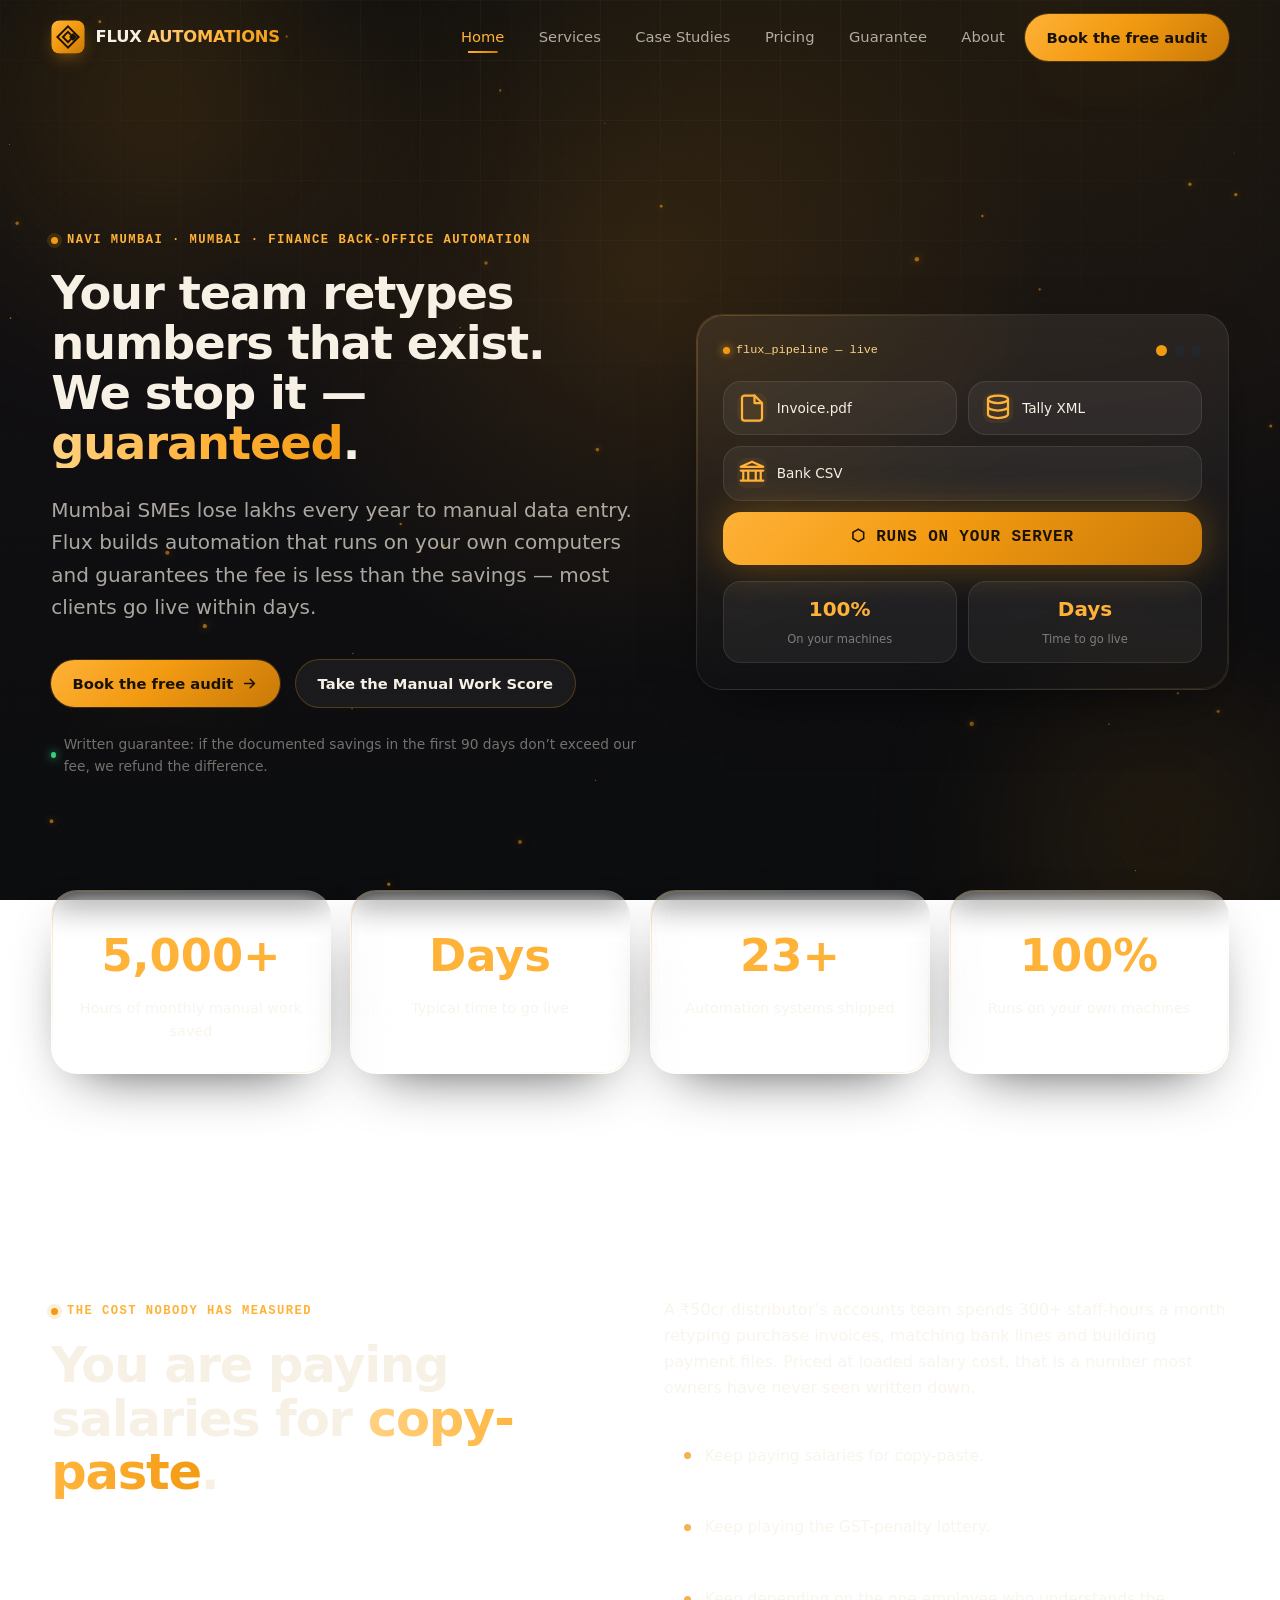
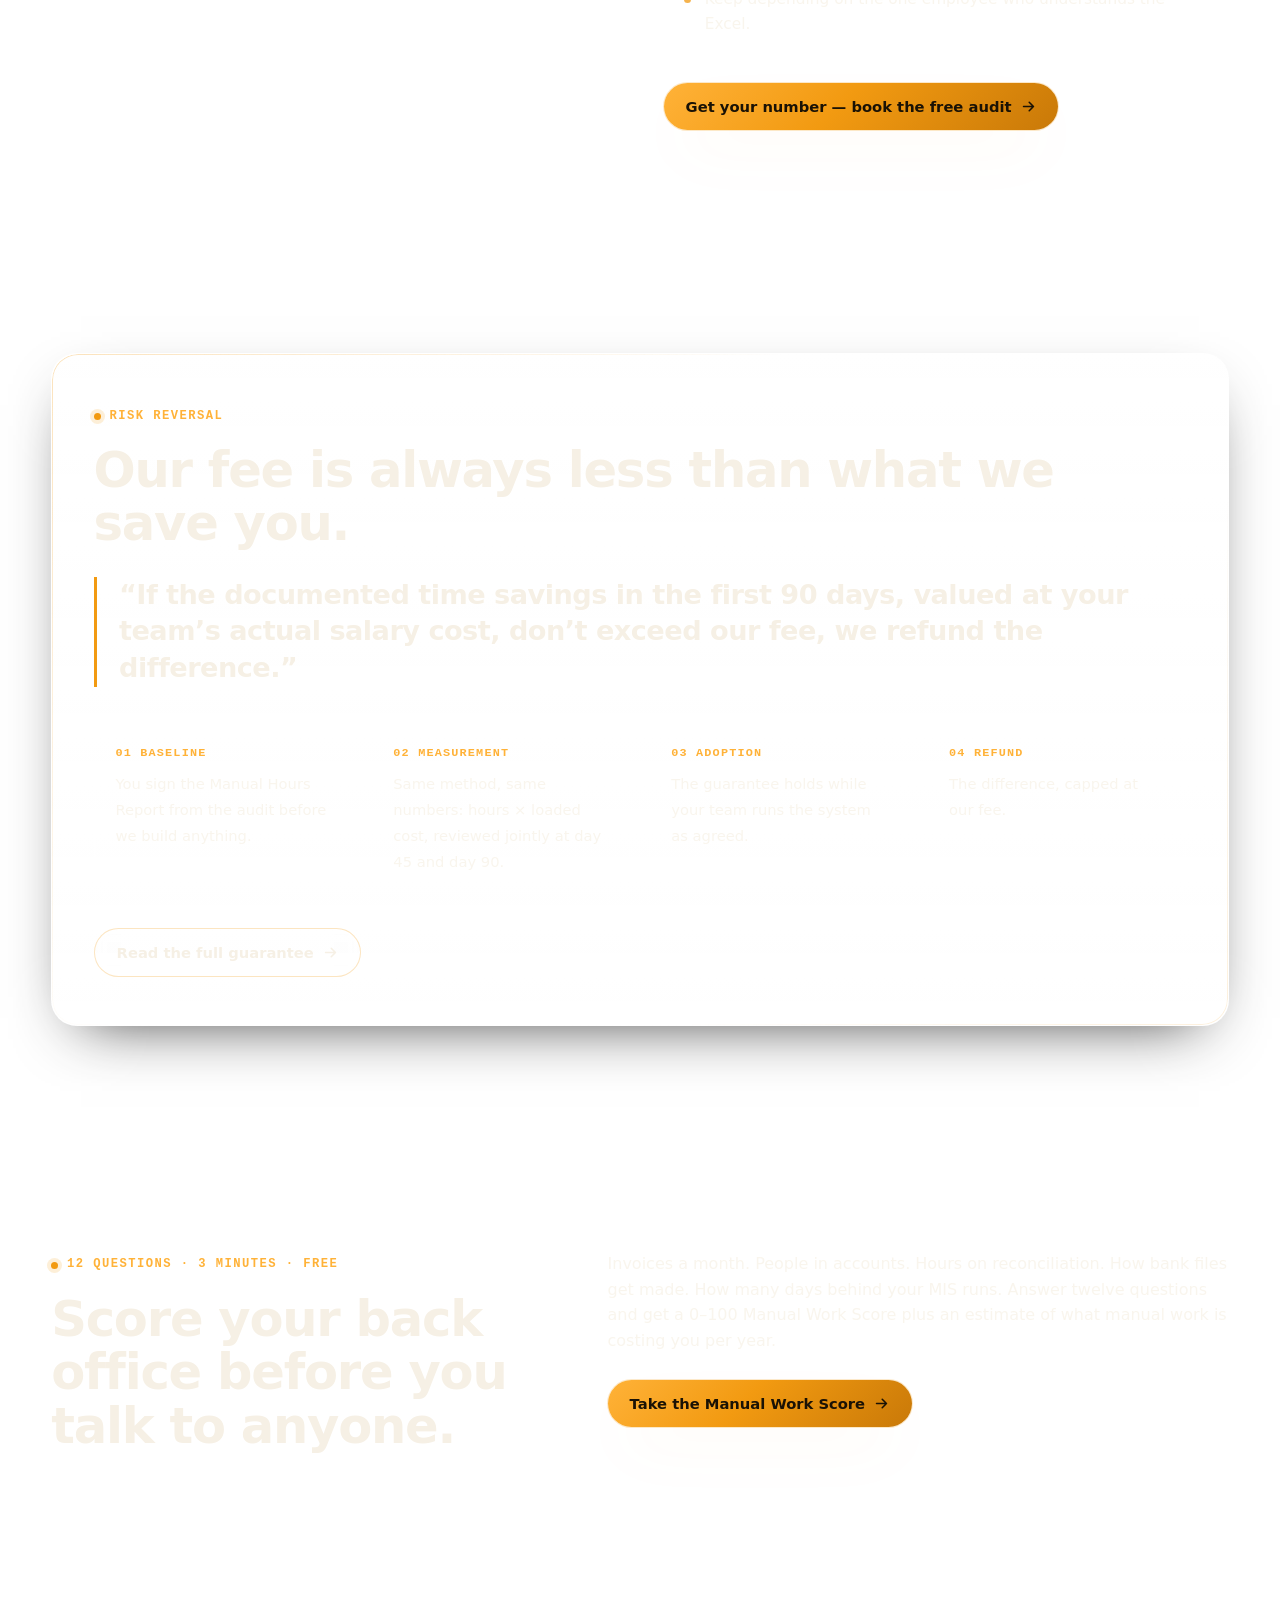
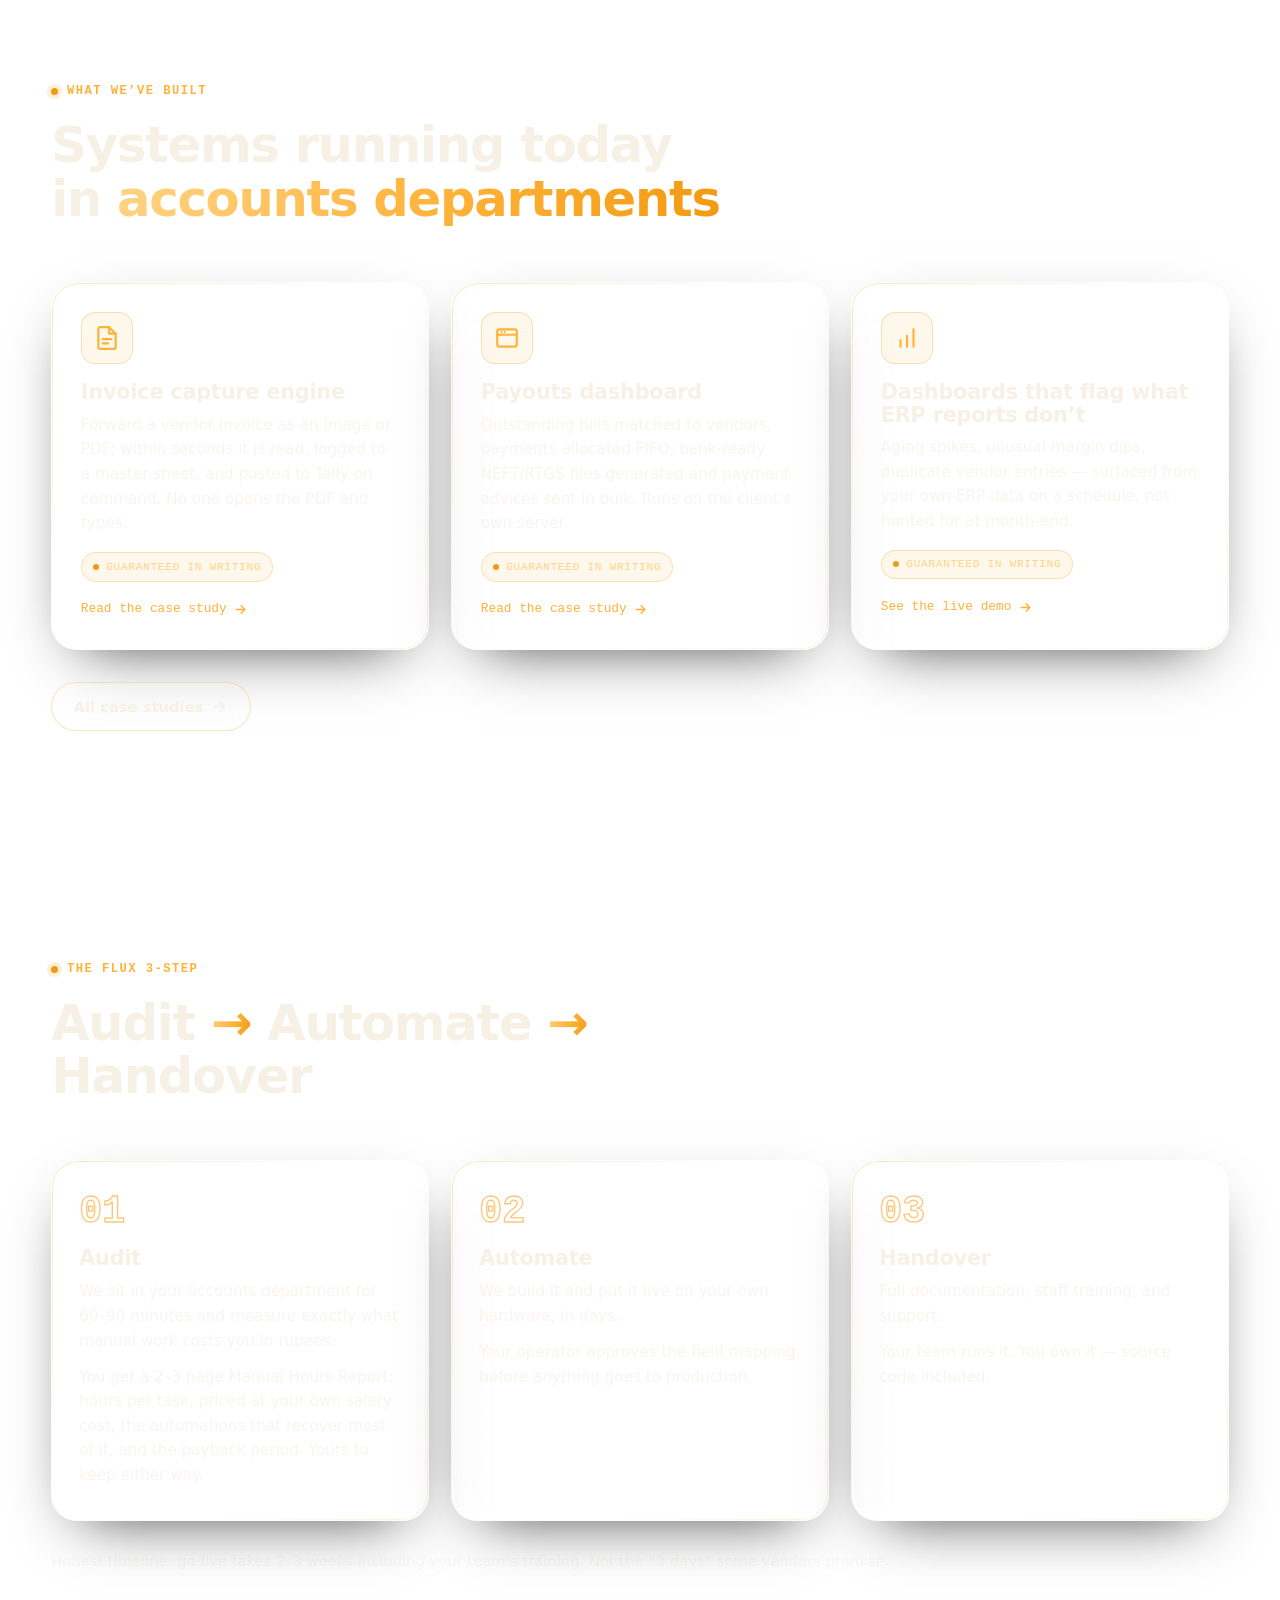
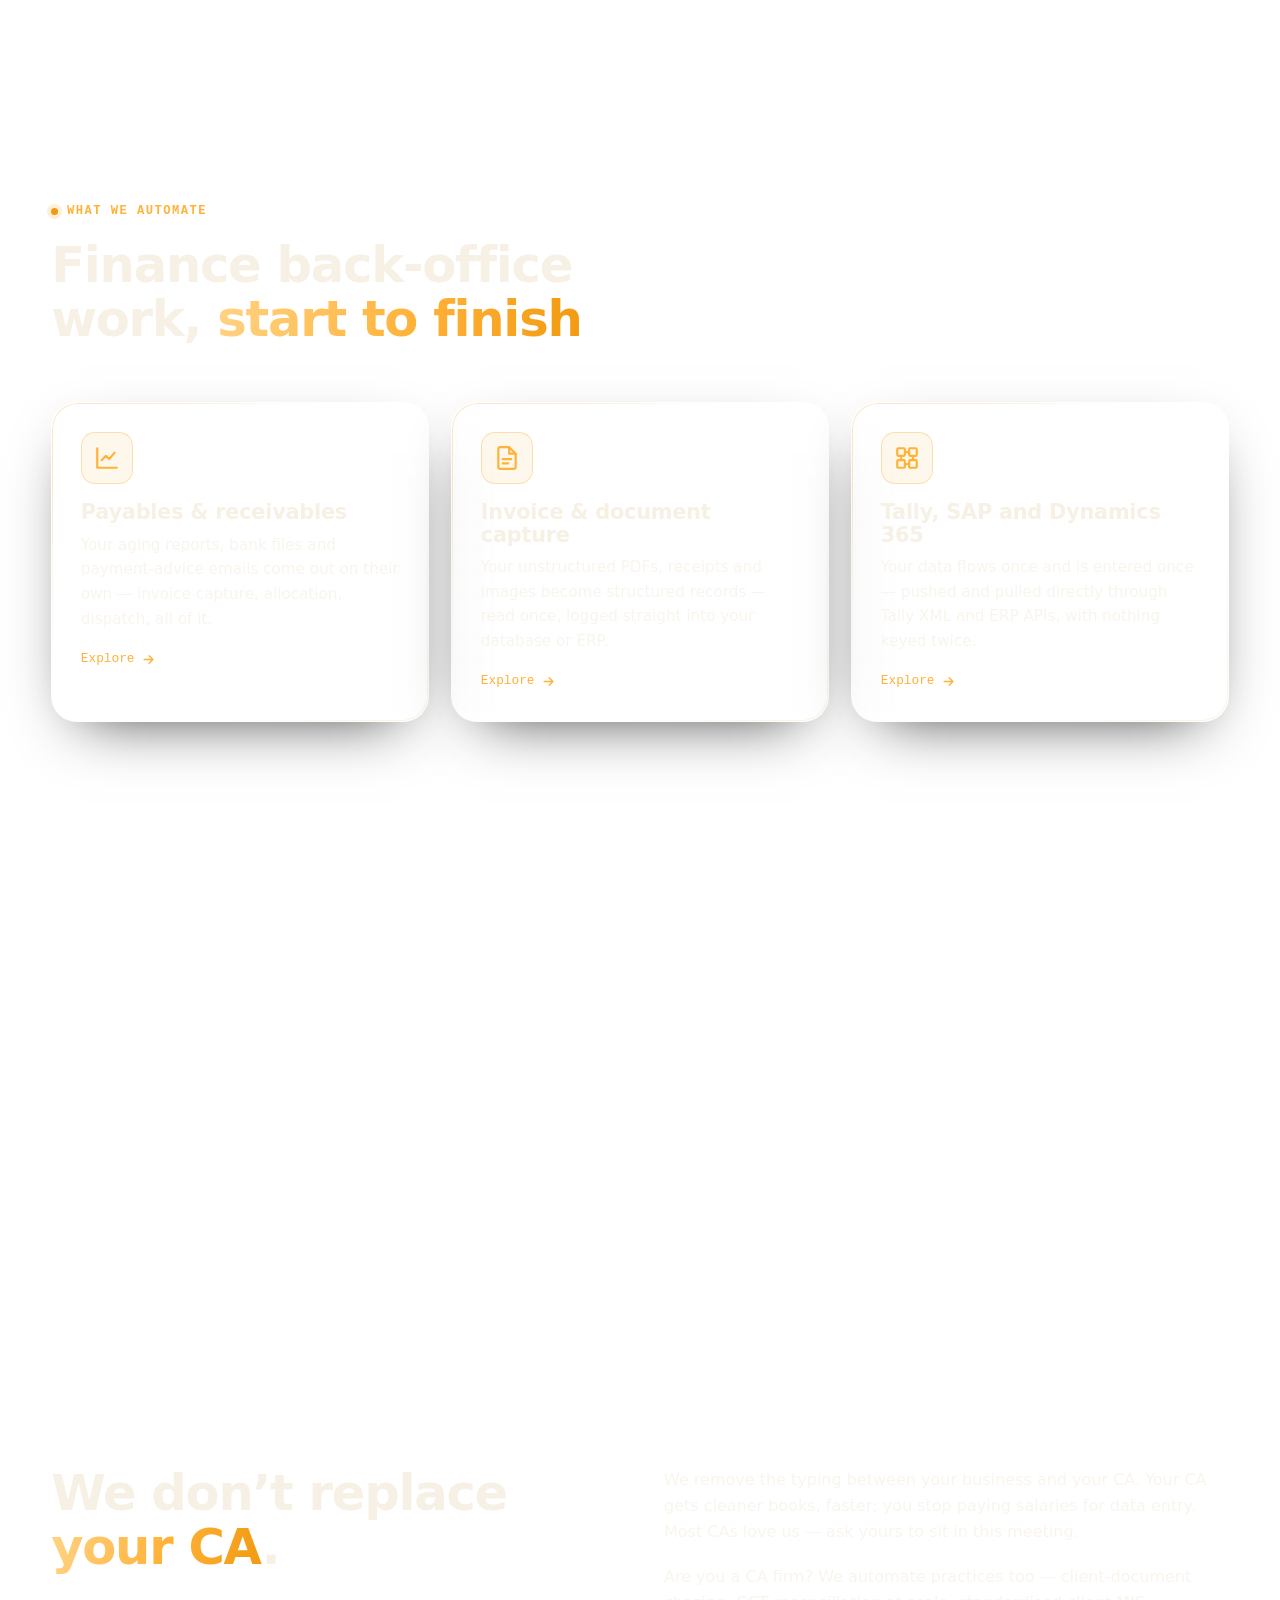
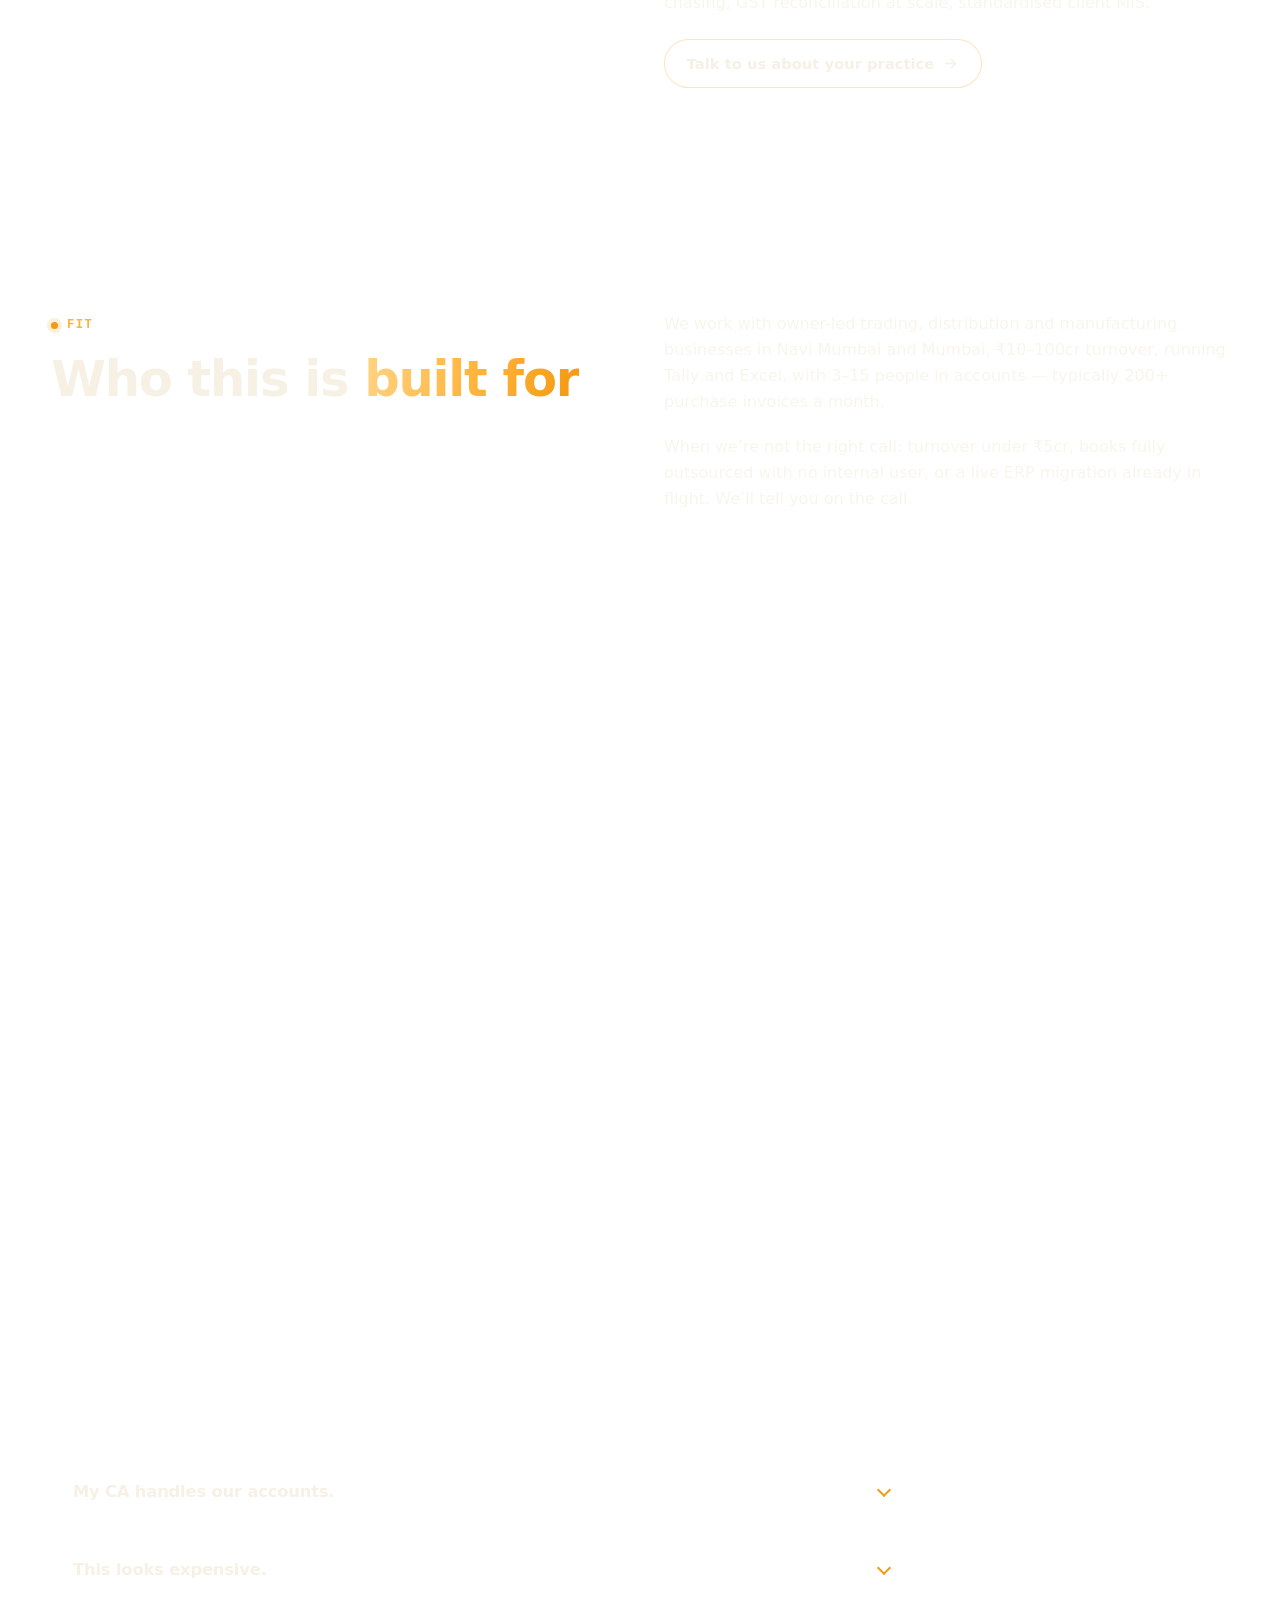
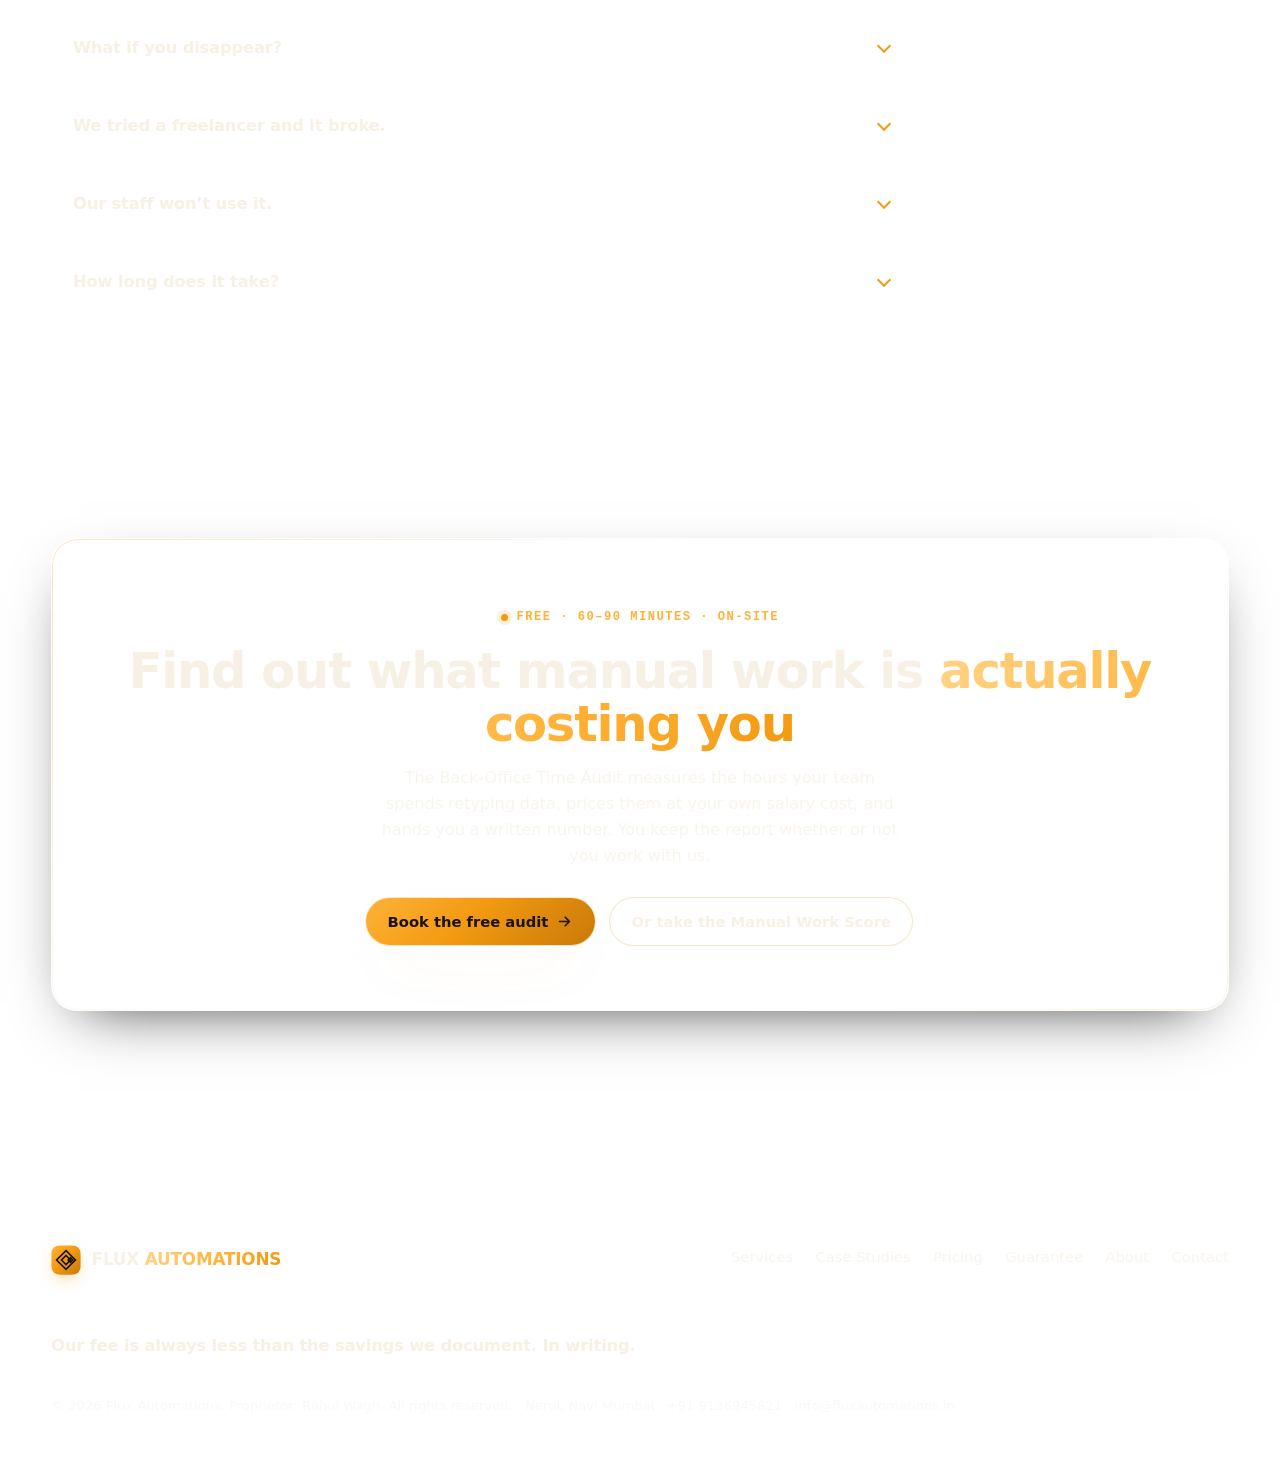
==== commit 484bf1e9: "Update website changes" ====
--- a/index.html
+++ b/index.html
@@ -3,11 +3,11 @@
 <head>
 <meta charset="UTF-8">
 <meta name="viewport" content="width=device-width, initial-scale=1.0">
-<title>Finance Back-Office Automation, Navi Mumbai &amp; Thane | Flux Automations</title>
-<meta name="description" content="Custom Tally automation for Navi Mumbai and Thane SMEs. Runs on your own machines. Written guarantee: our fee is less than the savings we document. Free Back-Office Time Audit.">
+<title>Finance Back-Office Automation, Navi Mumbai &amp; Mumbai | Flux Automations</title>
+<meta name="description" content="Custom Tally automation for Navi Mumbai and Mumbai SMEs. Runs on your own machines. Written guarantee: our fee is less than the savings we document. Free Back-Office Time Audit.">
 <meta name="theme-color" content="#0c0d0f">
 <meta property="og:type" content="website">
-<meta property="og:title" content="Finance Back-Office Automation, Navi Mumbai &amp; Thane | Flux Automations">
+<meta property="og:title" content="Finance Back-Office Automation, Navi Mumbai &amp; Mumbai | Flux Automations">
 <meta property="og:description" content="Runs on your own machines. Written guarantee: our fee is less than the savings we document. Free Back-Office Time Audit.">
 <meta property="og:image" content="assets/logo.png">
 <meta name="twitter:card" content="summary_large_image">
@@ -75,7 +75,7 @@
   <section class="hero">
     <div class="container hero-grid">
       <div class="hero-copy">
-        <span class="eyebrow">Navi Mumbai &middot; Thane &middot; Finance back-office automation</span>
+        <span class="eyebrow">Navi Mumbai &middot; Mumbai &middot; Finance back-office automation</span>
         <h1>
           <span class="line"><span>Your team retypes</span></span>
           <span class="line"><span>numbers that exist.</span></span>
@@ -337,7 +337,7 @@
           <h2>Who this is <span class="grad-text">built for</span></h2>
         </div>
         <div class="col" data-reveal data-delay="1">
-          <p>We work with owner-led trading, distribution and manufacturing businesses in Navi Mumbai and Thane, &#8377;10&ndash;100cr turnover, running Tally and Excel, with 3&ndash;15 people in accounts &mdash; typically 200+ purchase invoices a month.</p>
+          <p>We work with owner-led trading, distribution and manufacturing businesses in Navi Mumbai and Mumbai, &#8377;10&ndash;100cr turnover, running Tally and Excel, with 3&ndash;15 people in accounts &mdash; typically 200+ purchase invoices a month.</p>
           <p style="margin-top:1.2rem">When we&rsquo;re not the right call: turnover under &#8377;5cr, books fully outsourced with no internal user, or a live ERP migration already in flight. We&rsquo;ll tell you on the call.</p>
         </div>
       </div>
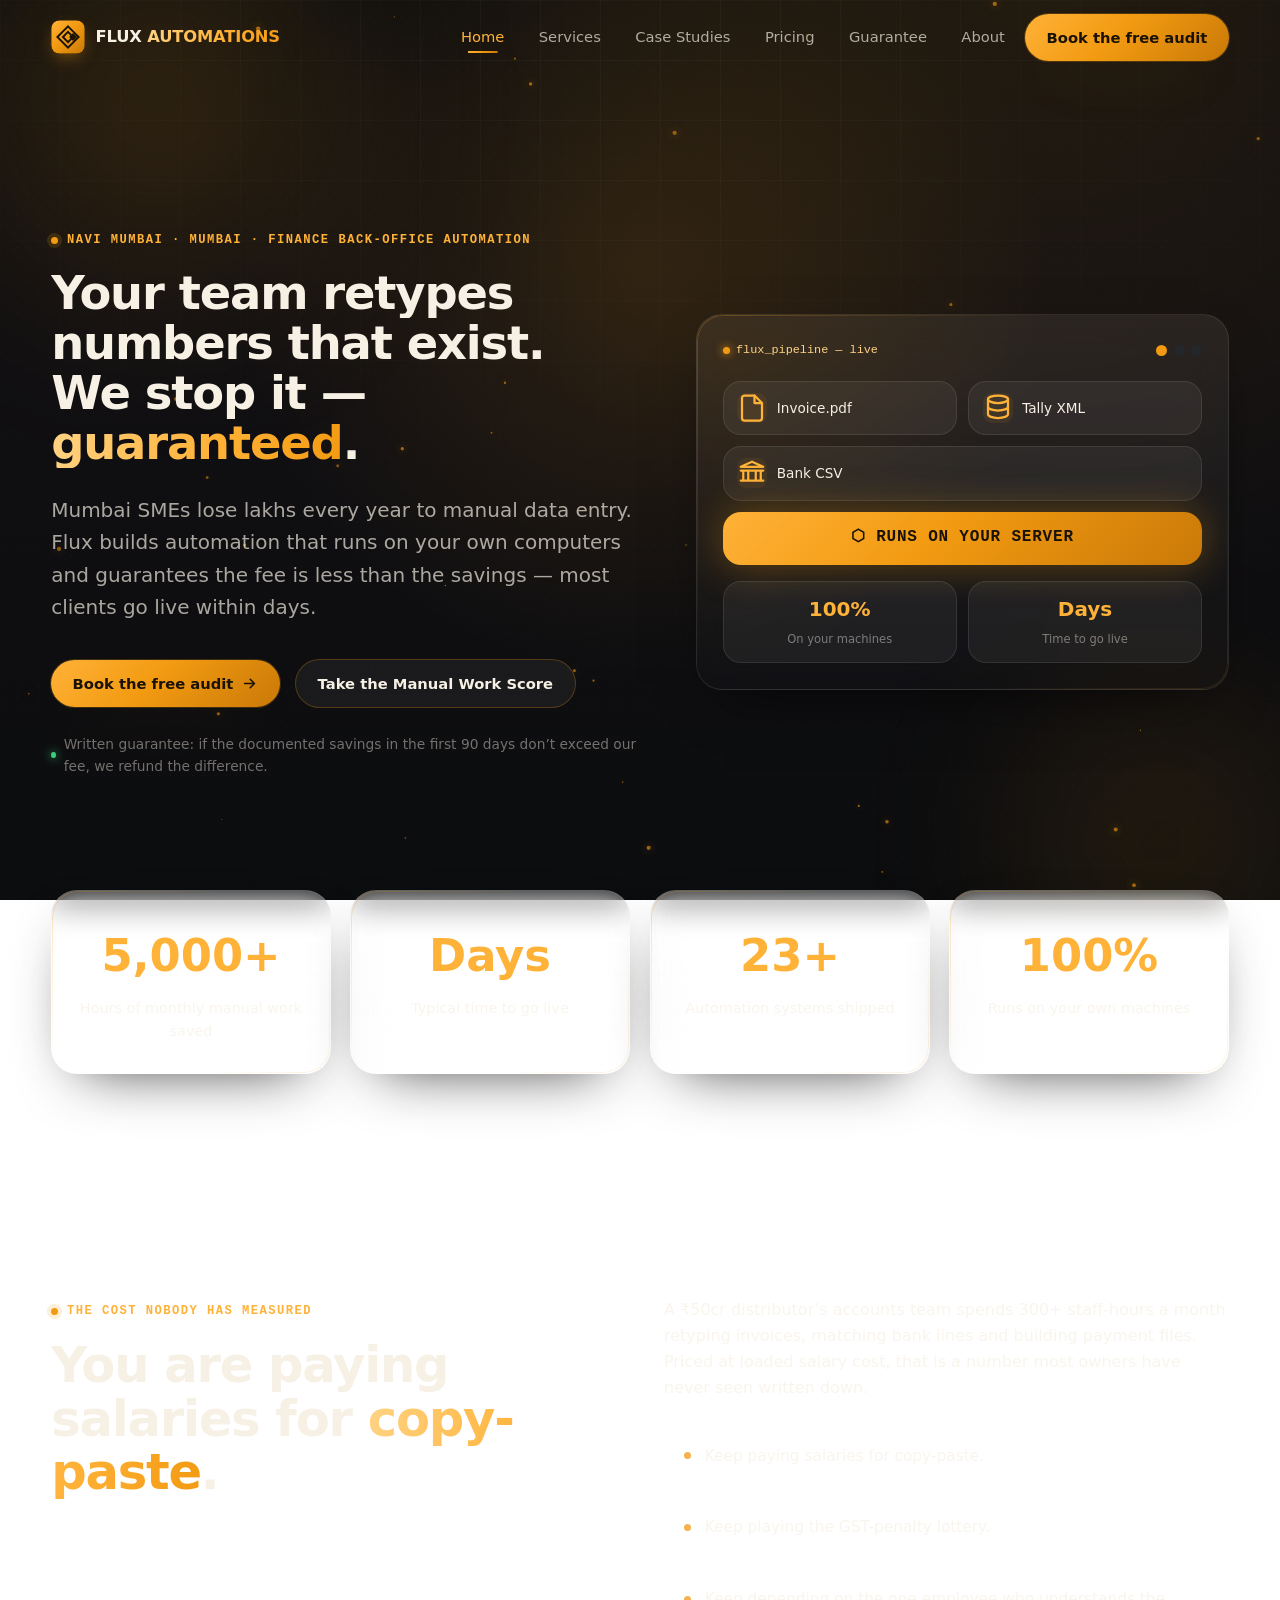
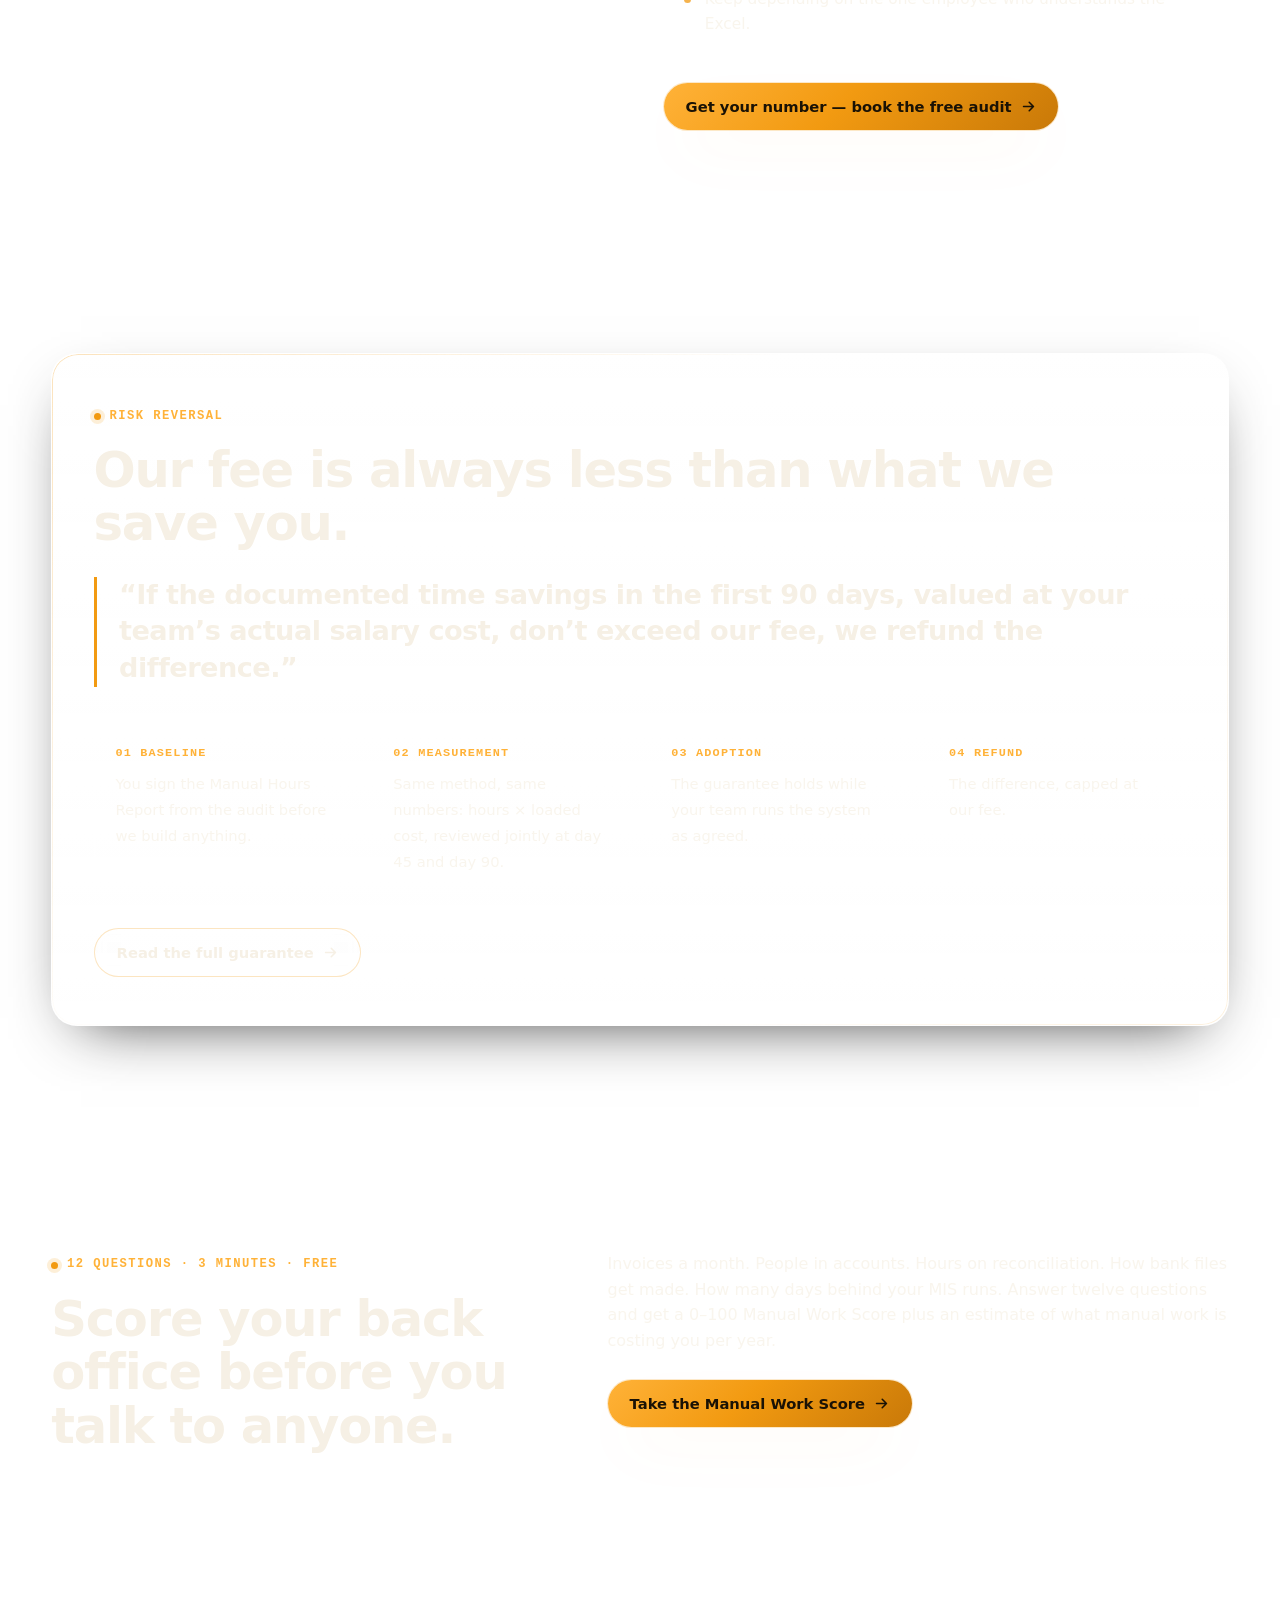
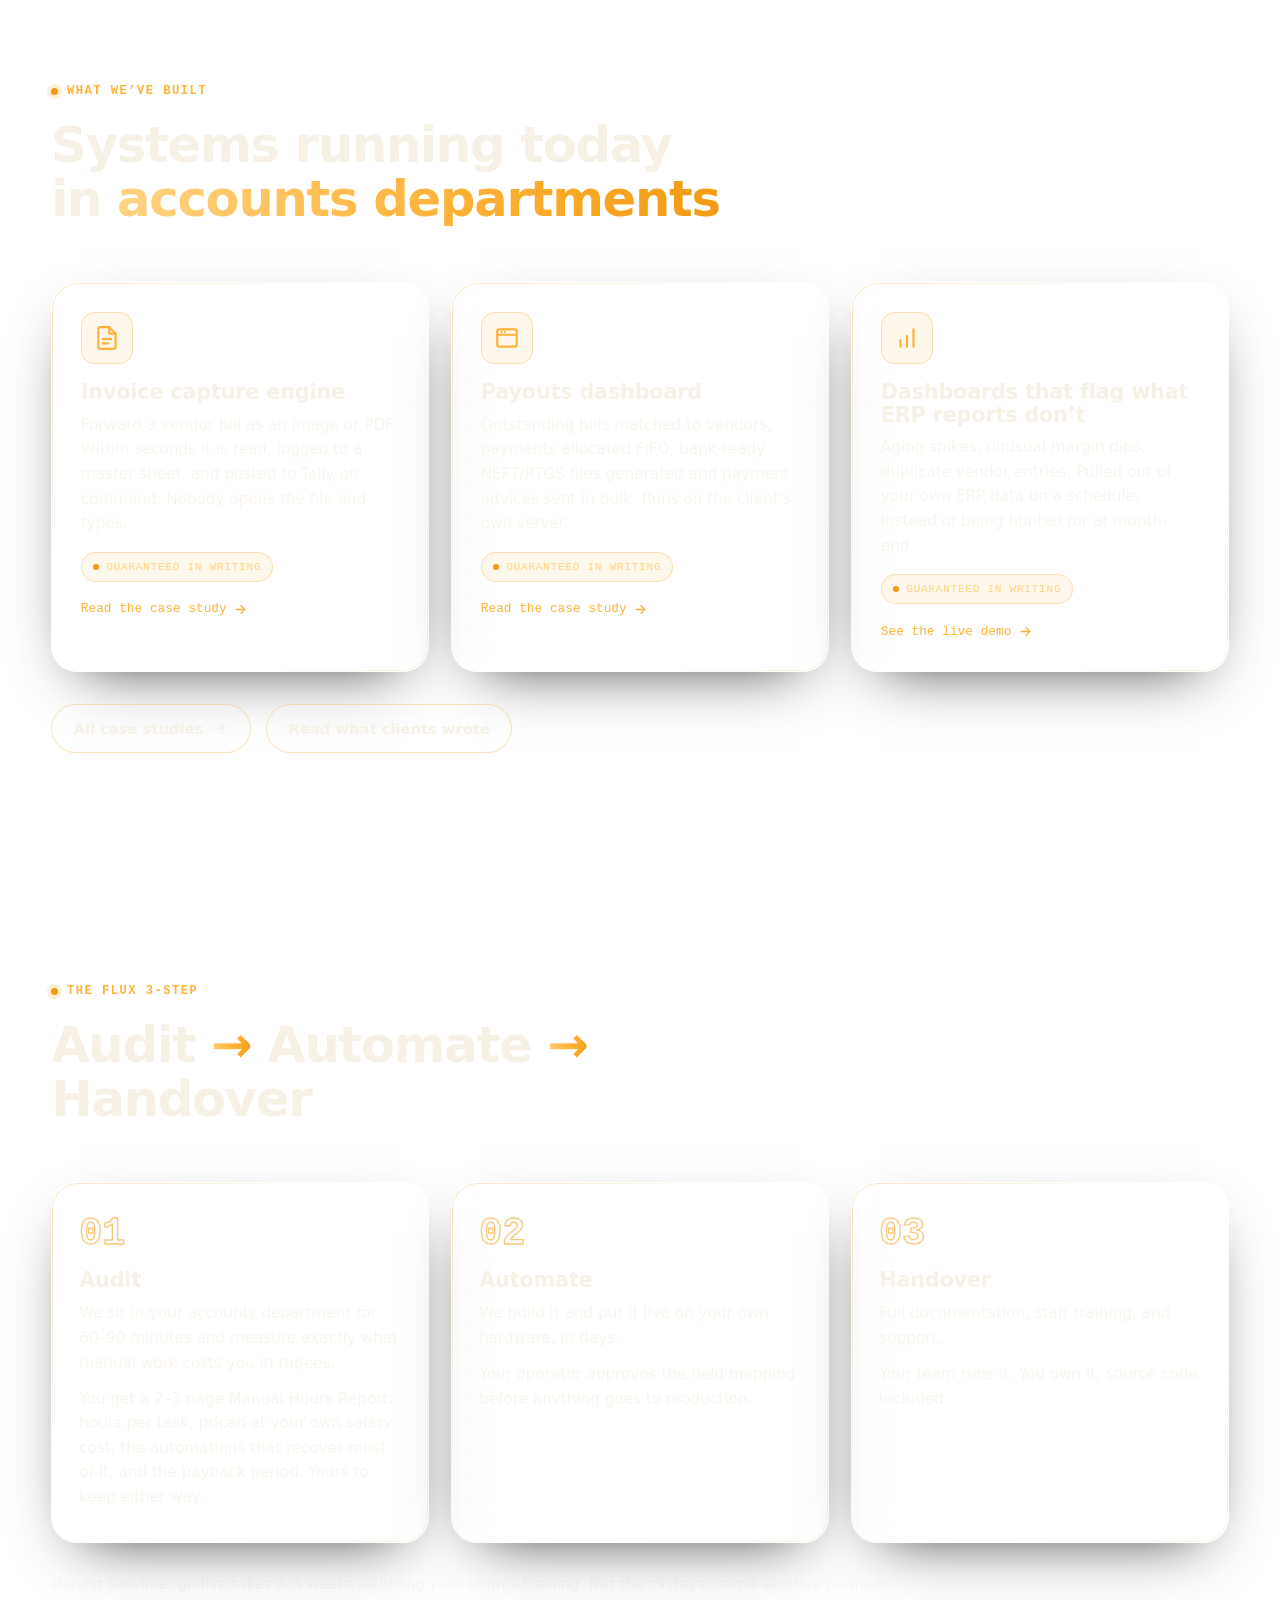
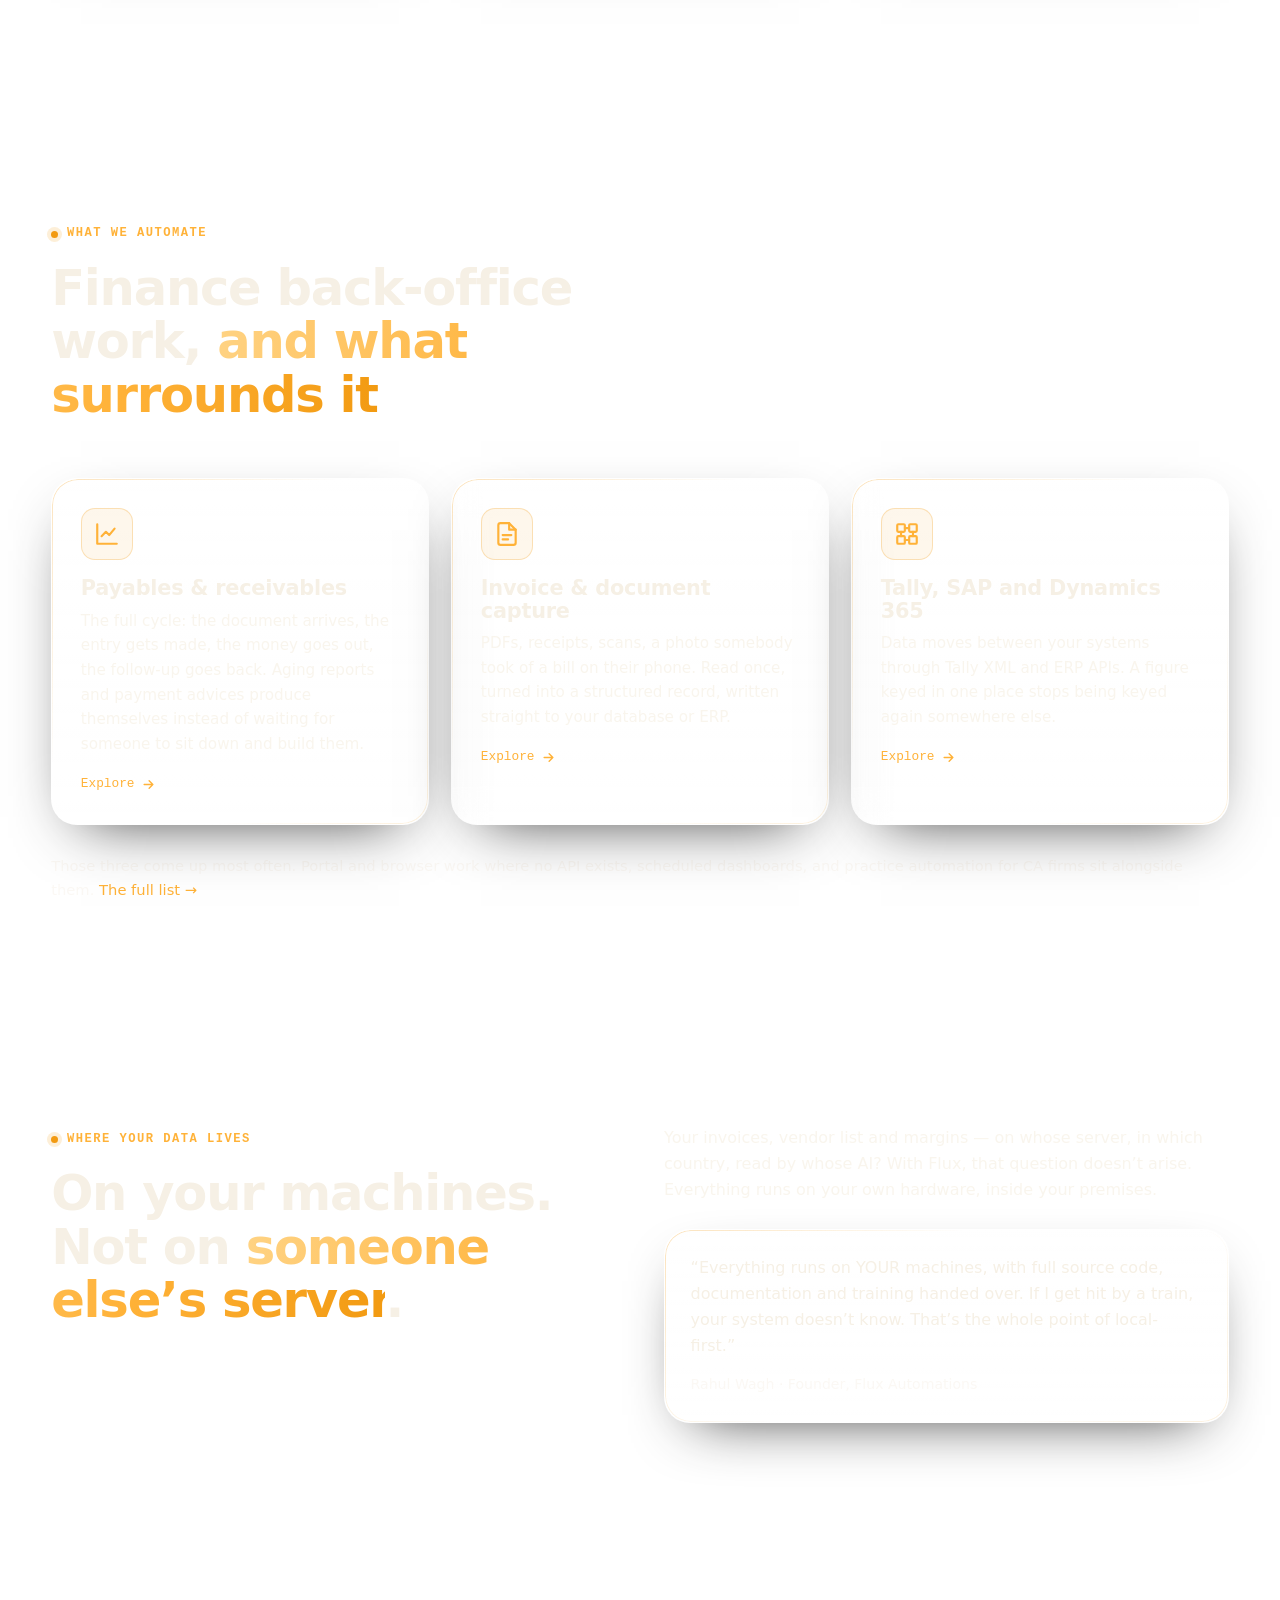
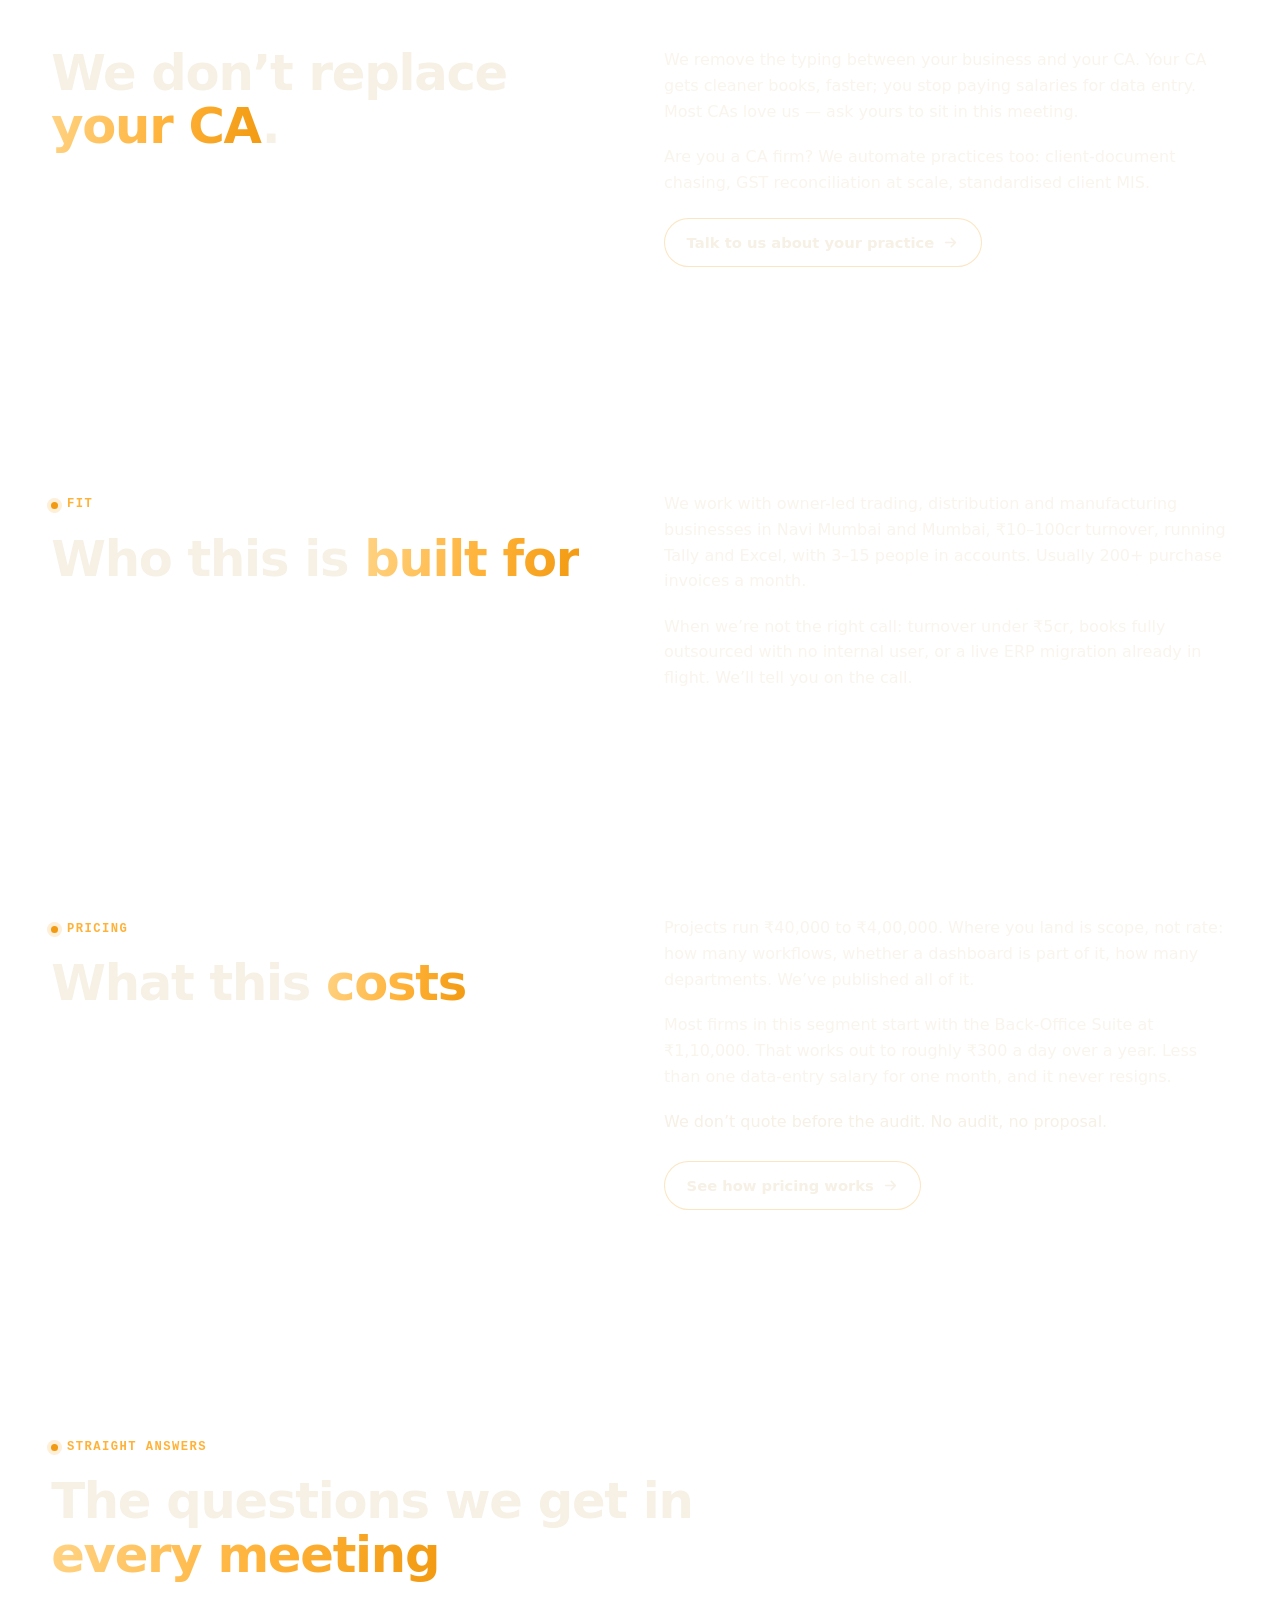
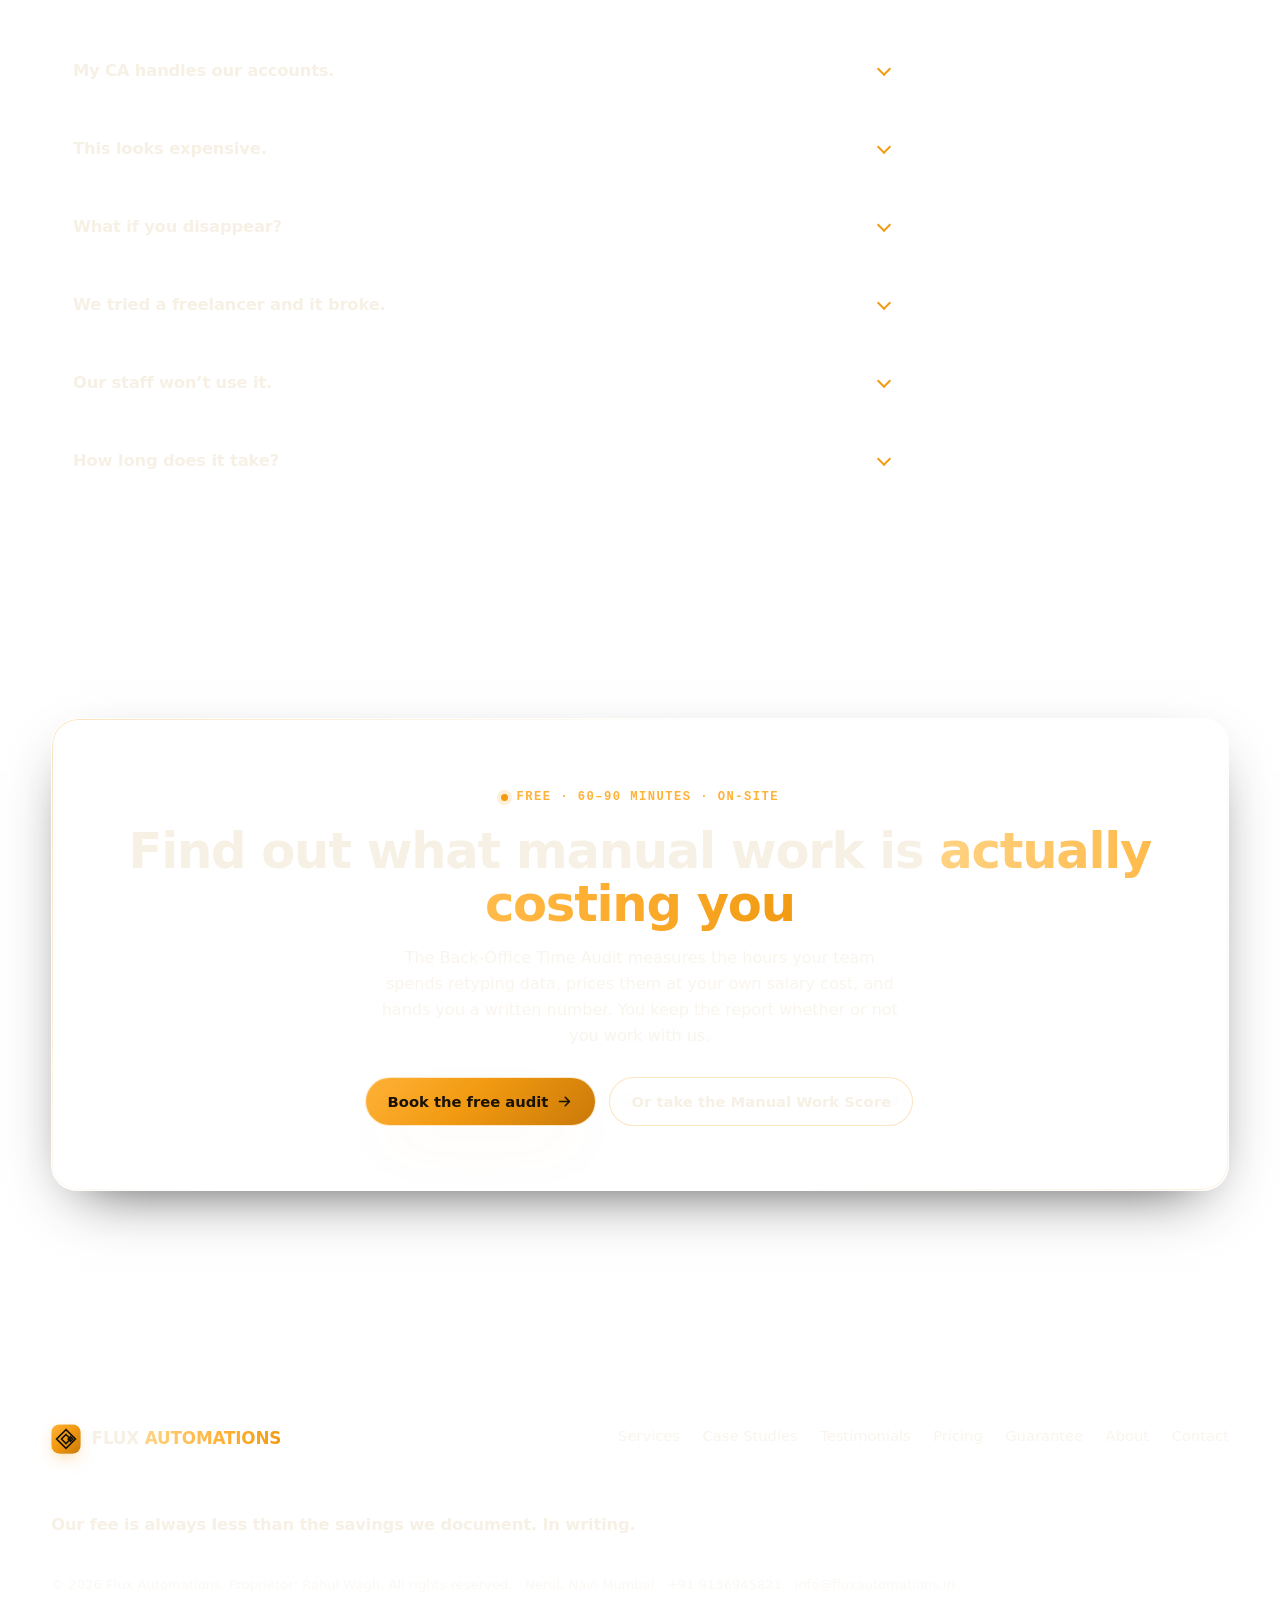
==== commit 5fea2222: "Update website changes" ====
--- a/index.html
+++ b/index.html
@@ -132,7 +132,7 @@
           <h2>You are paying salaries for <span class="grad-text">copy-paste</span>.</h2>
         </div>
         <div class="col" data-reveal data-delay="1">
-          <p>A &#8377;50cr distributor&rsquo;s accounts team spends 300+ staff-hours a month retyping purchase invoices, matching bank lines and building payment files. Priced at loaded salary cost, that is a number most owners have never seen written down.</p>
+          <p>A &#8377;50cr distributor&rsquo;s accounts team spends 300+ staff-hours a month retyping invoices, matching bank lines and building payment files. Priced at loaded salary cost, that is a number most owners have never seen written down.</p>
           <div class="stake-list">
             <div class="stake">Keep paying salaries for copy-paste.</div>
             <div class="stake">Keep playing the GST-penalty lottery.</div>
@@ -197,7 +197,7 @@
           <span class="spot"></span>
           <div class="svc-ic"><svg viewBox="0 0 24 24" fill="none" stroke="currentColor" stroke-width="2" stroke-linecap="round" stroke-linejoin="round"><path d="M14 2H6a2 2 0 0 0-2 2v16a2 2 0 0 0 2 2h12a2 2 0 0 0 2-2V8z"/><path d="M14 2v6h6"/><path d="M8 13h8M8 17h5"/></svg></div>
           <h3>Invoice capture engine</h3>
-          <p>Forward a vendor invoice as an image or PDF; within seconds it is read, logged to a master sheet, and posted to Tally on command. No one opens the PDF and types.</p>
+          <p>Forward a vendor bill as an image or PDF. Within seconds it is read, logged to a master sheet, and posted to Tally on command. Nobody opens the file and types.</p>
           <span class="badge-guar" style="margin-top:1rem">Guaranteed in writing</span>
           <a class="more" href="work.html">Read the case study <svg viewBox="0 0 24 24" fill="none" stroke="currentColor" stroke-width="2.2" stroke-linecap="round" stroke-linejoin="round"><path d="M5 12h14M13 6l6 6-6 6"/></svg></a>
         </article>
@@ -213,13 +213,14 @@
           <span class="spot"></span>
           <div class="svc-ic"><svg viewBox="0 0 24 24" fill="none" stroke="currentColor" stroke-width="2" stroke-linecap="round" stroke-linejoin="round"><path d="M12 20V10M18 20V4M6 20v-6"/></svg></div>
           <h3>Dashboards that flag what ERP reports don&rsquo;t</h3>
-          <p>Aging spikes, unusual margin dips, duplicate vendor entries &mdash; surfaced from your own ERP data on a schedule, not hunted for at month-end.</p>
+          <p>Aging spikes, unusual margin dips, duplicate vendor entries. Pulled out of your own ERP data on a schedule, instead of being hunted for at month-end.</p>
           <span class="badge-guar" style="margin-top:1rem">Guaranteed in writing</span>
           <a class="more" href="dashboarddemo.html">See the live demo <svg viewBox="0 0 24 24" fill="none" stroke="currentColor" stroke-width="2.2" stroke-linecap="round" stroke-linejoin="round"><path d="M5 12h14M13 6l6 6-6 6"/></svg></a>
         </article>
       </div>
       <div class="cta-row" style="margin-top:2rem">
         <a class="btn btn-ghost" data-magnetic href="work.html">All case studies <svg viewBox="0 0 24 24" fill="none" stroke="currentColor" stroke-width="2.2" stroke-linecap="round" stroke-linejoin="round"><path d="M5 12h14M13 6l6 6-6 6"/></svg></a>
+        <a class="btn btn-ghost" data-magnetic href="testimonials.html">Read what clients wrote</a>
       </div>
     </div>
   </section>
@@ -251,7 +252,7 @@
           <div class="n">03</div>
           <h3>Handover</h3>
           <p>Full documentation, staff training, and support.</p>
-          <p>Your team runs it. You own it &mdash; source code included.</p>
+          <p>Your team runs it. You own it, source code included.</p>
         </div>
       </div>
       <p class="step-note">Honest timeline: go-live takes 2&ndash;3 weeks including your team&rsquo;s training. Not the &ldquo;3 days&rdquo; some vendors promise.</p>
@@ -263,31 +264,32 @@
     <div class="container">
       <div class="section-head" data-reveal>
         <span class="eyebrow">What we automate</span>
-        <h2>Finance back-office work, <span class="grad-text">start to finish</span></h2>
+        <h2>Finance back-office work, <span class="grad-text">and what surrounds it</span></h2>
       </div>
       <div class="svc-grid">
         <article class="glass tilt svc-card" data-reveal data-delay="1">
           <span class="spot"></span>
           <div class="svc-ic"><svg viewBox="0 0 24 24" fill="none" stroke="currentColor" stroke-width="2" stroke-linecap="round" stroke-linejoin="round"><path d="M3 3v18h18"/><path d="M7 14l4-4 3 3 5-6"/></svg></div>
           <h3>Payables &amp; receivables</h3>
-          <p>Your aging reports, bank files and payment-advice emails come out on their own &mdash; invoice capture, allocation, dispatch, all of it.</p>
+          <p>The full cycle: the document arrives, the entry gets made, the money goes out, the follow-up goes back. Aging reports and payment advices produce themselves instead of waiting for someone to sit down and build them.</p>
           <a class="more" href="services.html">Explore <svg viewBox="0 0 24 24" fill="none" stroke="currentColor" stroke-width="2.2" stroke-linecap="round" stroke-linejoin="round"><path d="M5 12h14M13 6l6 6-6 6"/></svg></a>
         </article>
         <article class="glass tilt svc-card" data-reveal data-delay="2">
           <span class="spot"></span>
           <div class="svc-ic"><svg viewBox="0 0 24 24" fill="none" stroke="currentColor" stroke-width="2" stroke-linecap="round" stroke-linejoin="round"><path d="M14 2H6a2 2 0 0 0-2 2v16a2 2 0 0 0 2 2h12a2 2 0 0 0 2-2V8z"/><path d="M14 2v6h6"/><path d="M8 13h8M8 17h5"/></svg></div>
           <h3>Invoice &amp; document capture</h3>
-          <p>Your unstructured PDFs, receipts and images become structured records &mdash; read once, logged straight into your database or ERP.</p>
+          <p>PDFs, receipts, scans, a photo somebody took of a bill on their phone. Read once, turned into a structured record, written straight to your database or ERP.</p>
           <a class="more" href="services.html">Explore <svg viewBox="0 0 24 24" fill="none" stroke="currentColor" stroke-width="2.2" stroke-linecap="round" stroke-linejoin="round"><path d="M5 12h14M13 6l6 6-6 6"/></svg></a>
         </article>
         <article class="glass tilt svc-card" data-reveal data-delay="3">
           <span class="spot"></span>
           <div class="svc-ic"><svg viewBox="0 0 24 24" fill="none" stroke="currentColor" stroke-width="2" stroke-linecap="round" stroke-linejoin="round"><rect x="3" y="3" width="7" height="7" rx="1"/><rect x="14" y="3" width="7" height="7" rx="1"/><rect x="14" y="14" width="7" height="7" rx="1"/><rect x="3" y="14" width="7" height="7" rx="1"/><path d="M10 6.5h4M6.5 10v4M17.5 10v4M10 17.5h4"/></svg></div>
           <h3>Tally, SAP and Dynamics 365</h3>
-          <p>Your data flows once and is entered once &mdash; pushed and pulled directly through Tally XML and ERP APIs, with nothing keyed twice.</p>
+          <p>Data moves between your systems through Tally XML and ERP APIs. A figure keyed in one place stops being keyed again somewhere else.</p>
           <a class="more" href="services.html">Explore <svg viewBox="0 0 24 24" fill="none" stroke="currentColor" stroke-width="2.2" stroke-linecap="round" stroke-linejoin="round"><path d="M5 12h14M13 6l6 6-6 6"/></svg></a>
         </article>
       </div>
+      <p class="step-note">Those three come up most often. Portal and browser work where no API exists, scheduled dashboards, and practice automation for CA firms sit alongside them. <a href="services.html#capabilities" style="color:var(--amber-bright)">The full list &rarr;</a></p>
     </div>
   </section>
 
@@ -319,7 +321,7 @@
         </div>
         <div class="col" data-reveal data-delay="1">
           <p>We remove the typing between your business and your CA. Your CA gets cleaner books, faster; you stop paying salaries for data entry. Most CAs love us &mdash; ask yours to sit in this meeting.</p>
-          <p style="margin-top:1.2rem">Are you a CA firm? We automate practices too &mdash; client-document chasing, GST reconciliation at scale, standardised client MIS.</p>
+          <p style="margin-top:1.2rem">Are you a CA firm? We automate practices too: client-document chasing, GST reconciliation at scale, standardised client MIS.</p>
           <div class="cta-row" style="margin-top:1.4rem">
             <a class="btn btn-ghost" data-magnetic href="services.html#ca-firms">Talk to us about your practice <svg viewBox="0 0 24 24" fill="none" stroke="currentColor" stroke-width="2.2" stroke-linecap="round" stroke-linejoin="round"><path d="M5 12h14M13 6l6 6-6 6"/></svg></a>
           </div>
@@ -337,7 +339,7 @@
           <h2>Who this is <span class="grad-text">built for</span></h2>
         </div>
         <div class="col" data-reveal data-delay="1">
-          <p>We work with owner-led trading, distribution and manufacturing businesses in Navi Mumbai and Mumbai, &#8377;10&ndash;100cr turnover, running Tally and Excel, with 3&ndash;15 people in accounts &mdash; typically 200+ purchase invoices a month.</p>
+          <p>We work with owner-led trading, distribution and manufacturing businesses in Navi Mumbai and Mumbai, &#8377;10&ndash;100cr turnover, running Tally and Excel, with 3&ndash;15 people in accounts. Usually 200+ purchase invoices a month.</p>
           <p style="margin-top:1.2rem">When we&rsquo;re not the right call: turnover under &#8377;5cr, books fully outsourced with no internal user, or a live ERP migration already in flight. We&rsquo;ll tell you on the call.</p>
         </div>
       </div>
@@ -353,8 +355,8 @@
           <h2>What this <span class="grad-text">costs</span></h2>
         </div>
         <div class="col" data-reveal data-delay="1">
-          <p>Projects run &#8377;40,000 to &#8377;4,00,000. Where you land is scope, not rate &mdash; how many workflows, whether a dashboard is part of it, how many departments. We&rsquo;ve published all of it.</p>
-          <p style="margin-top:1.2rem">Most firms in this segment start with the Back-Office Suite at &#8377;1,10,000 &mdash; roughly &#8377;300 a day over a year. Less than one data-entry salary for one month, and it never resigns.</p>
+          <p>Projects run &#8377;40,000 to &#8377;4,00,000. Where you land is scope, not rate: how many workflows, whether a dashboard is part of it, how many departments. We&rsquo;ve published all of it.</p>
+          <p style="margin-top:1.2rem">Most firms in this segment start with the Back-Office Suite at &#8377;1,10,000. That works out to roughly &#8377;300 a day over a year. Less than one data-entry salary for one month, and it never resigns.</p>
           <p style="margin-top:1.2rem;color:var(--cream)">We don&rsquo;t quote before the audit. No audit, no proposal.</p>
           <div class="cta-row" style="margin-top:1.6rem">
             <a class="btn btn-ghost" data-magnetic href="pricing.html">See how pricing works <svg viewBox="0 0 24 24" fill="none" stroke="currentColor" stroke-width="2.2" stroke-linecap="round" stroke-linejoin="round"><path d="M5 12h14M13 6l6 6-6 6"/></svg></a>
@@ -435,6 +437,7 @@
       <nav class="footer-links" aria-label="Footer">
         <a href="services.html">Services</a>
         <a href="work.html">Case Studies</a>
+        <a href="testimonials.html">Testimonials</a>
         <a href="pricing.html">Pricing</a>
         <a href="guarantee.html">Guarantee</a>
         <a href="about.html">About</a>
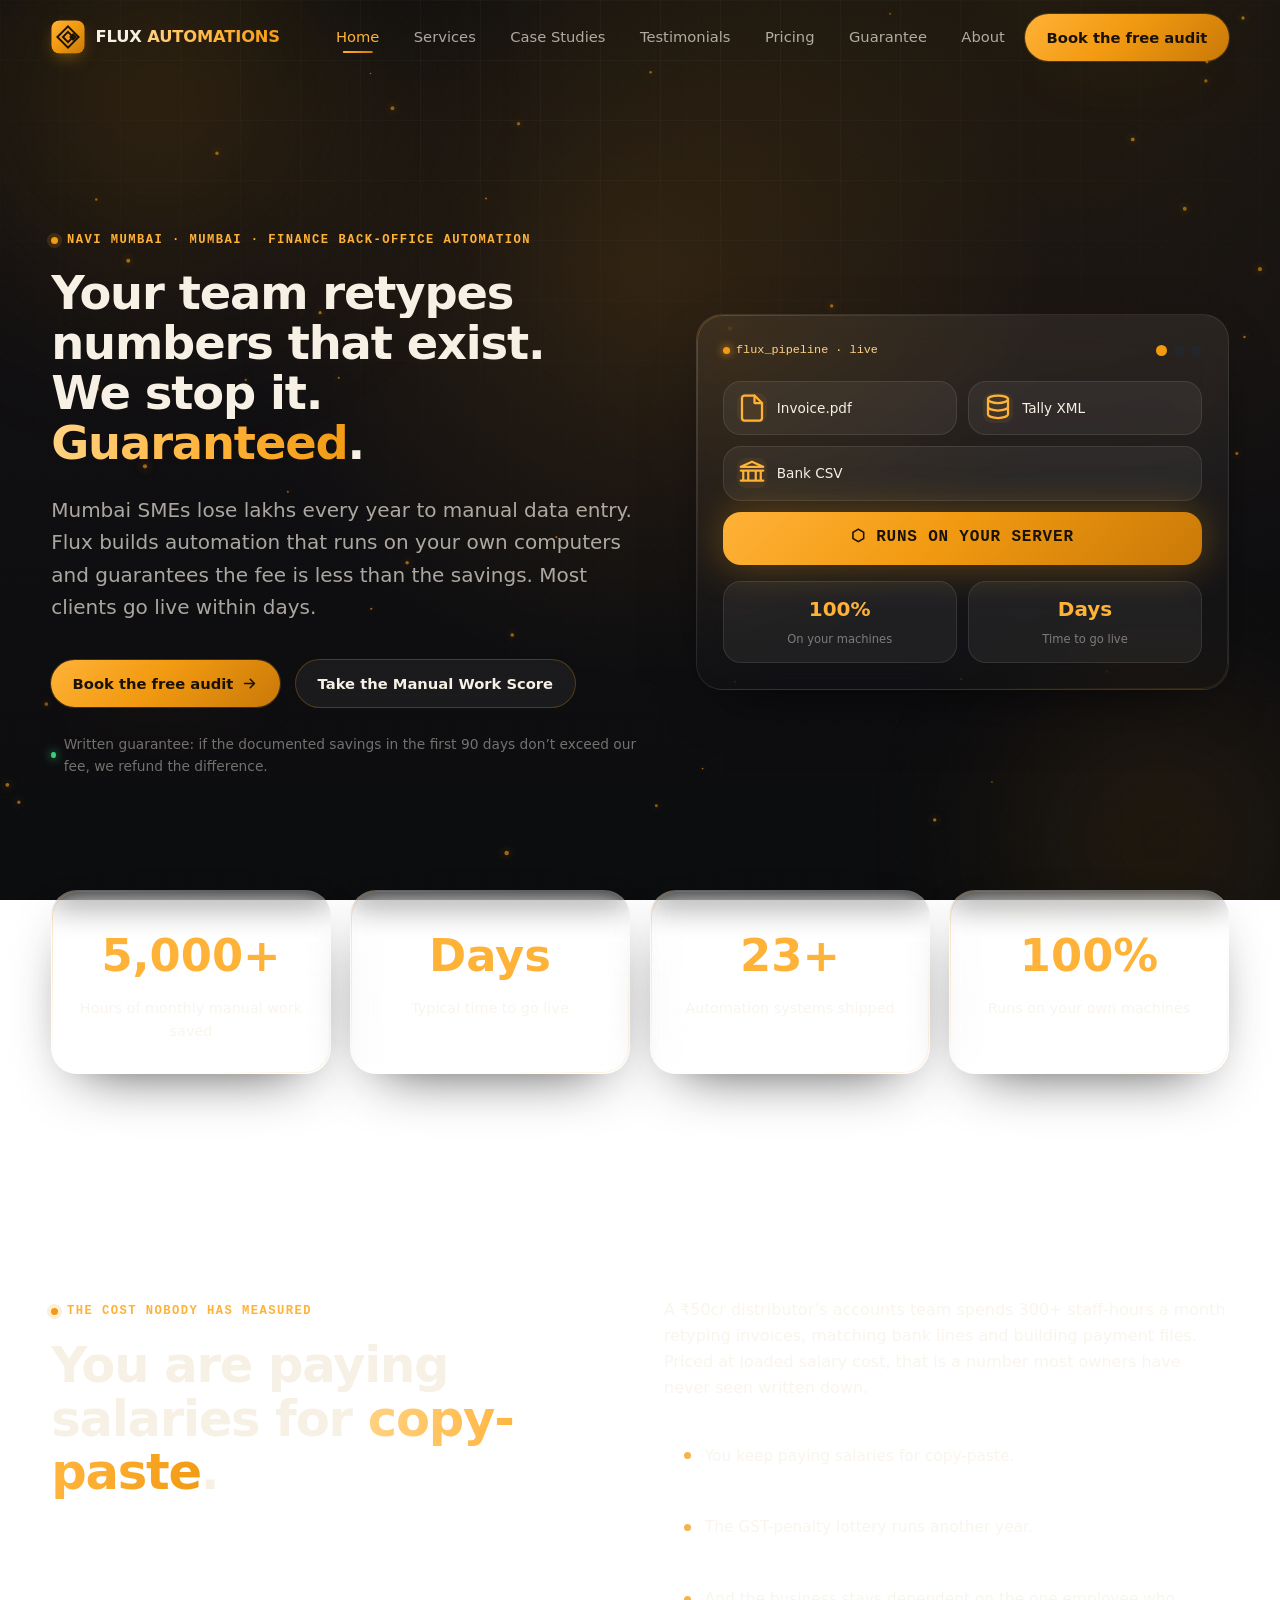
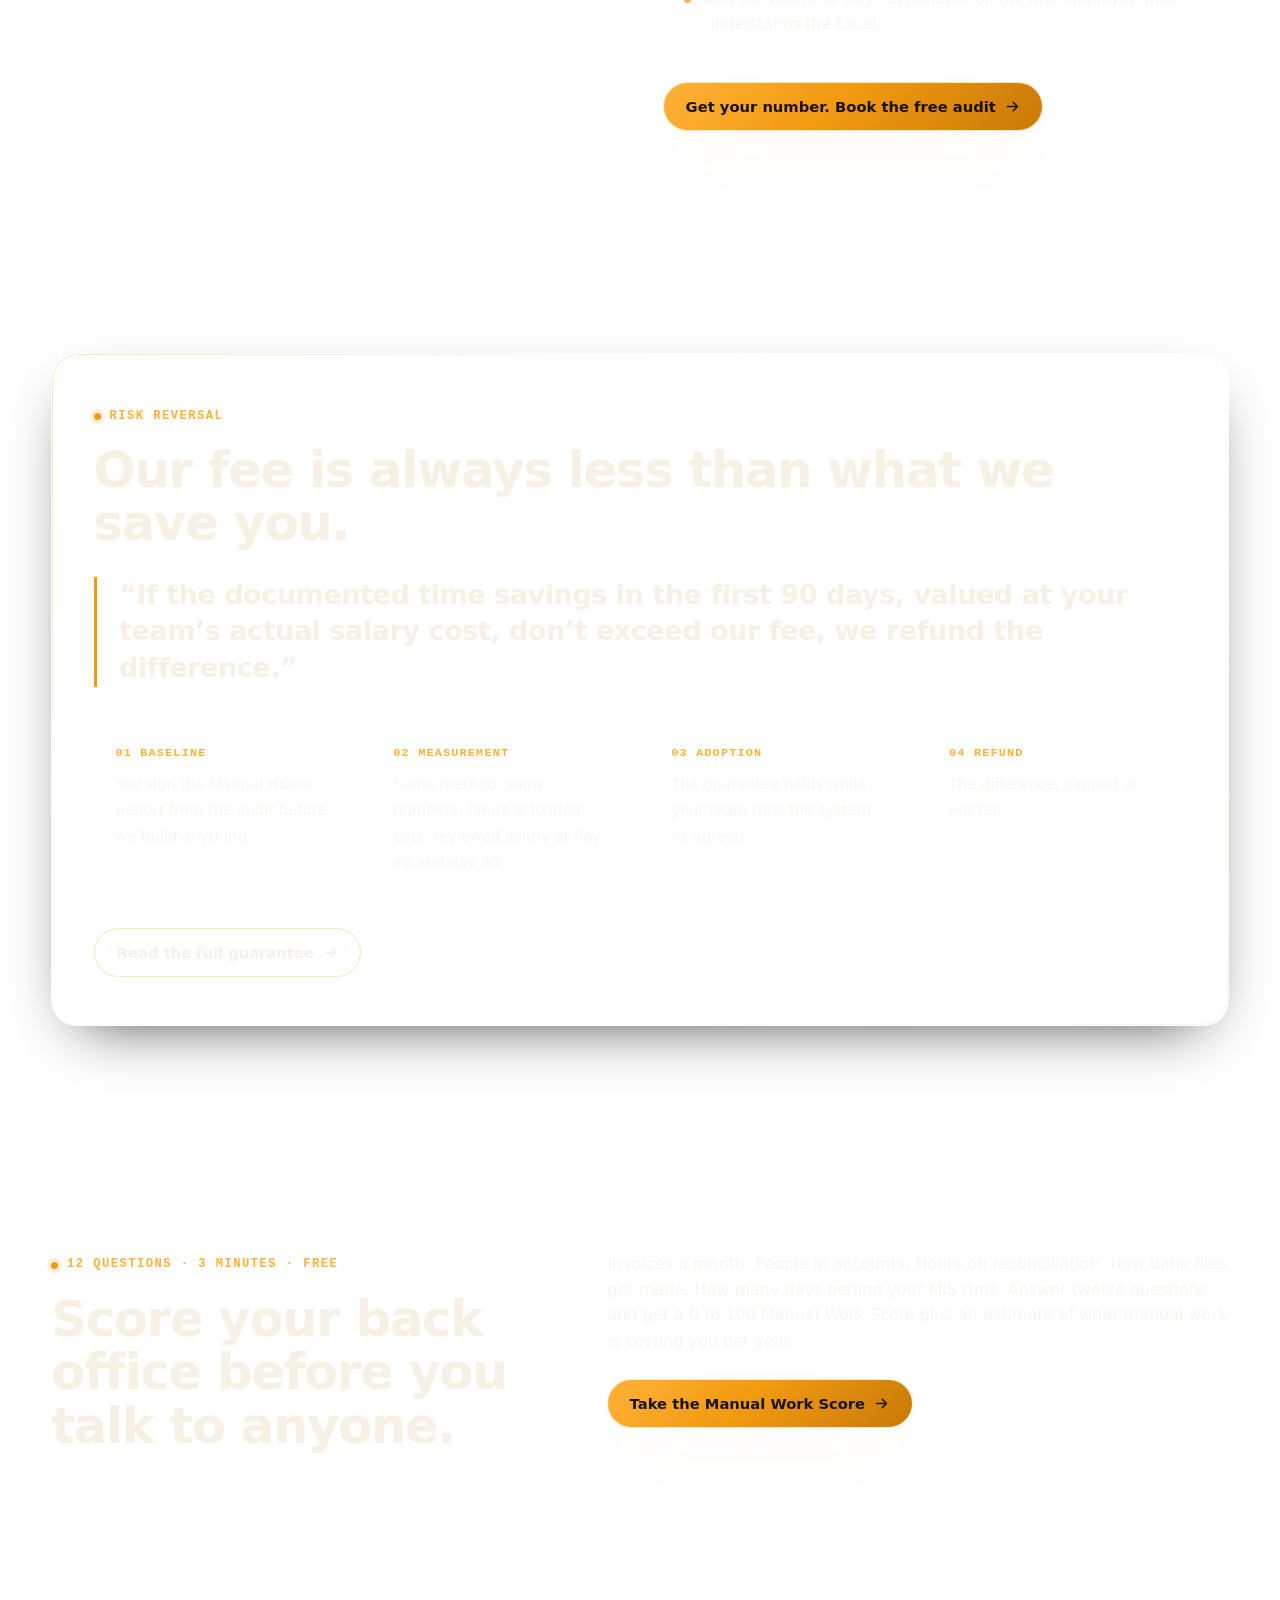
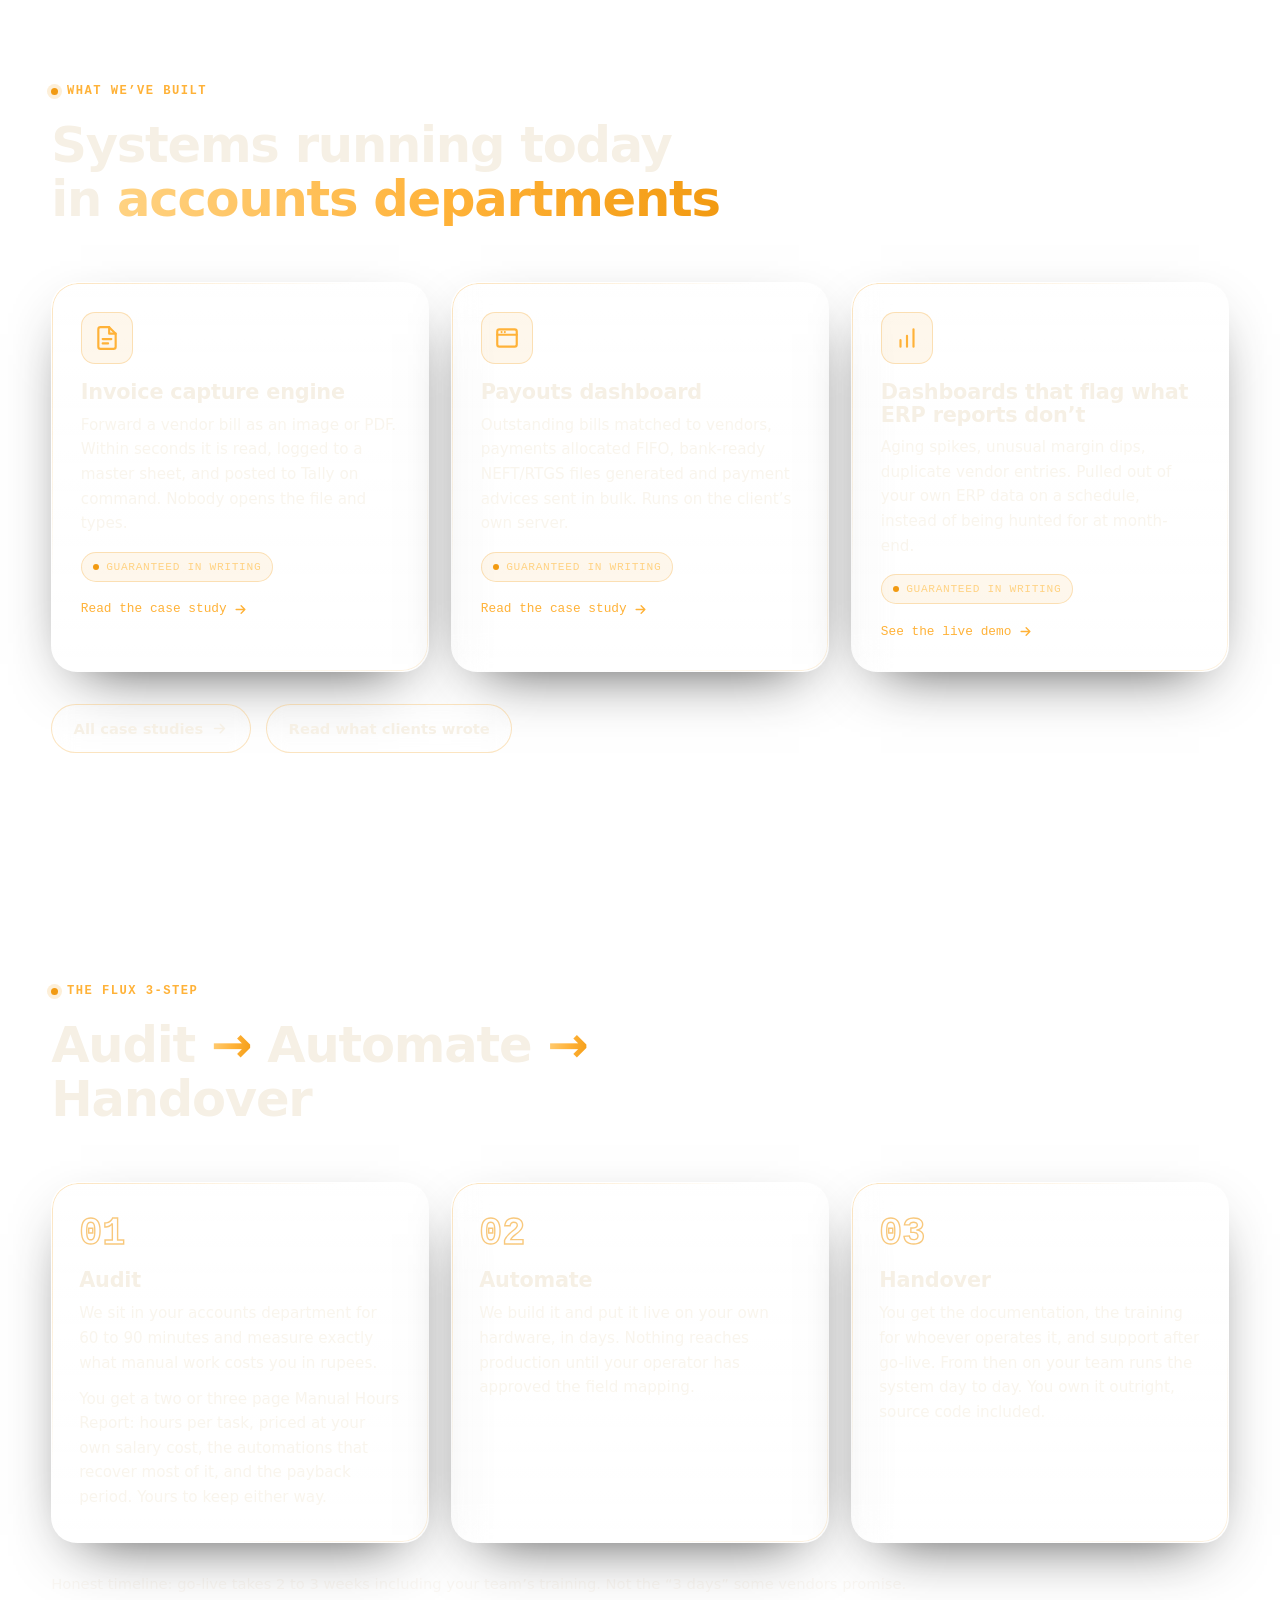
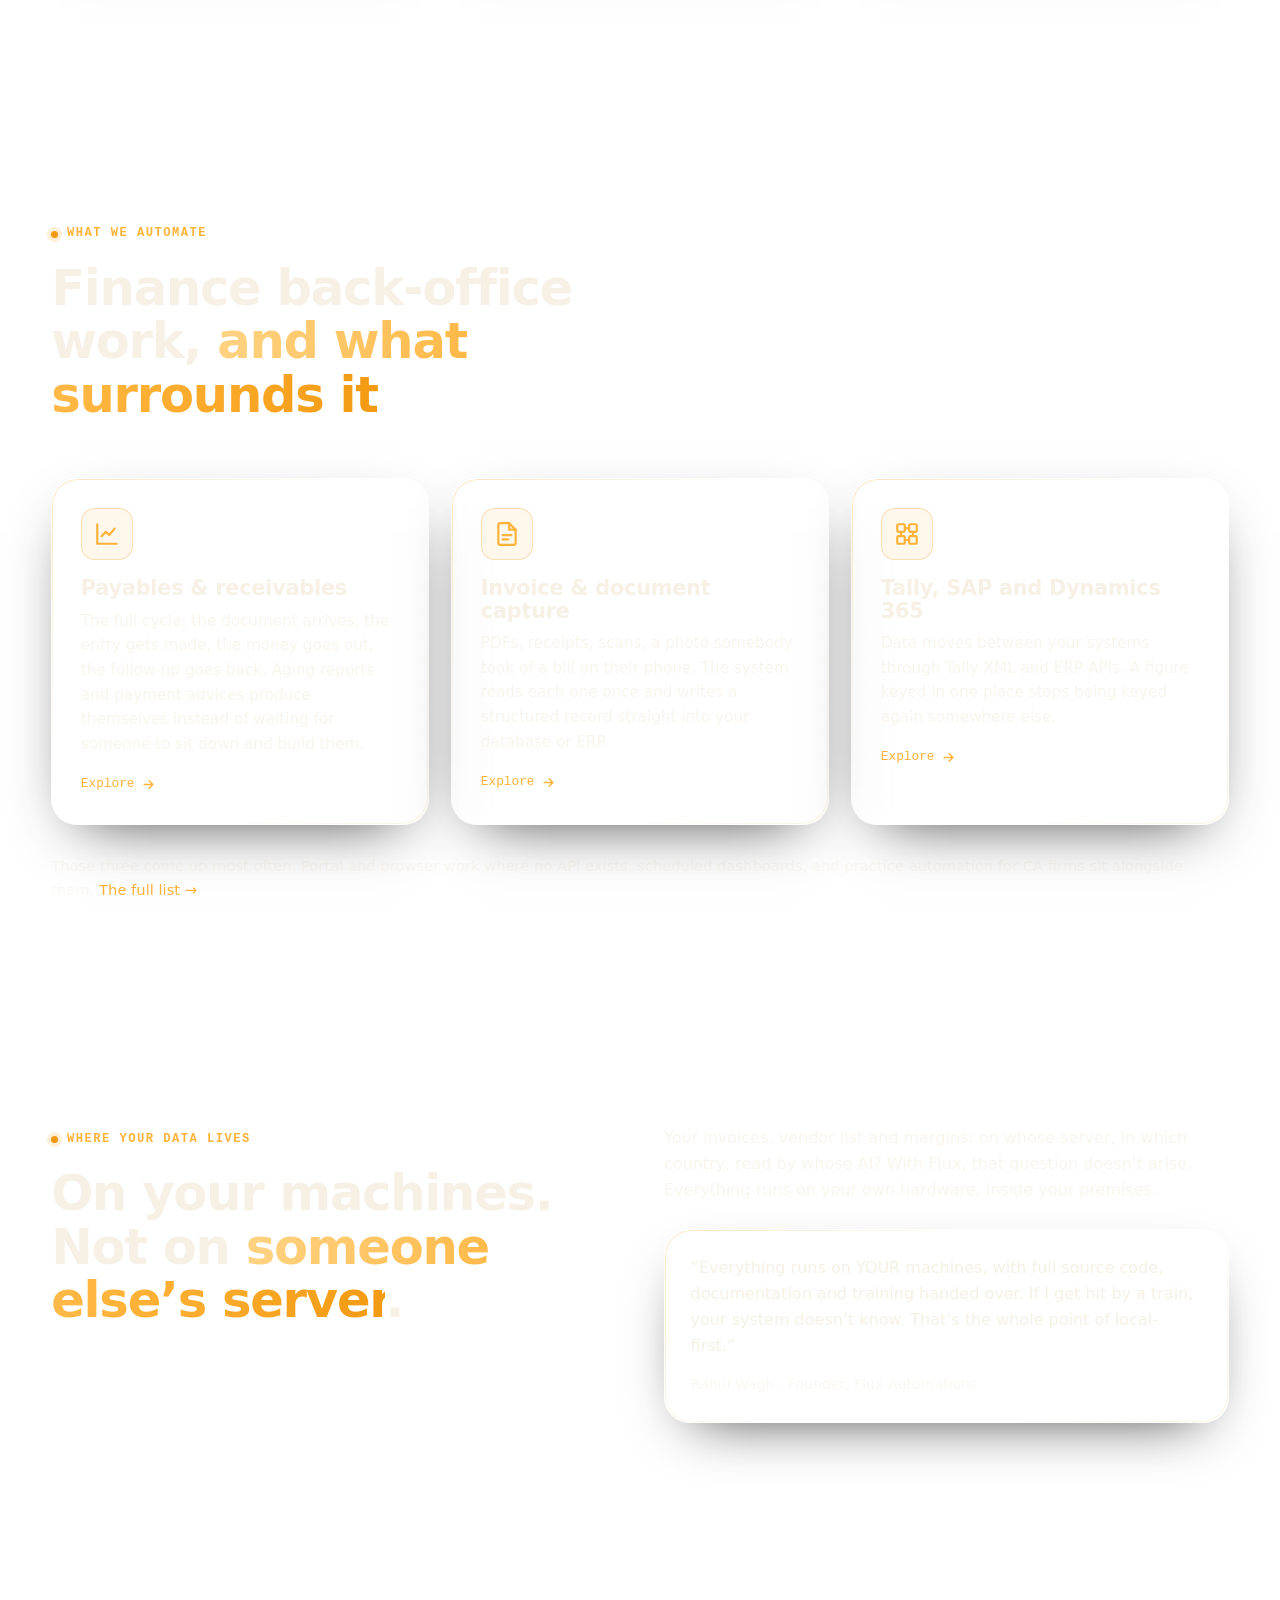
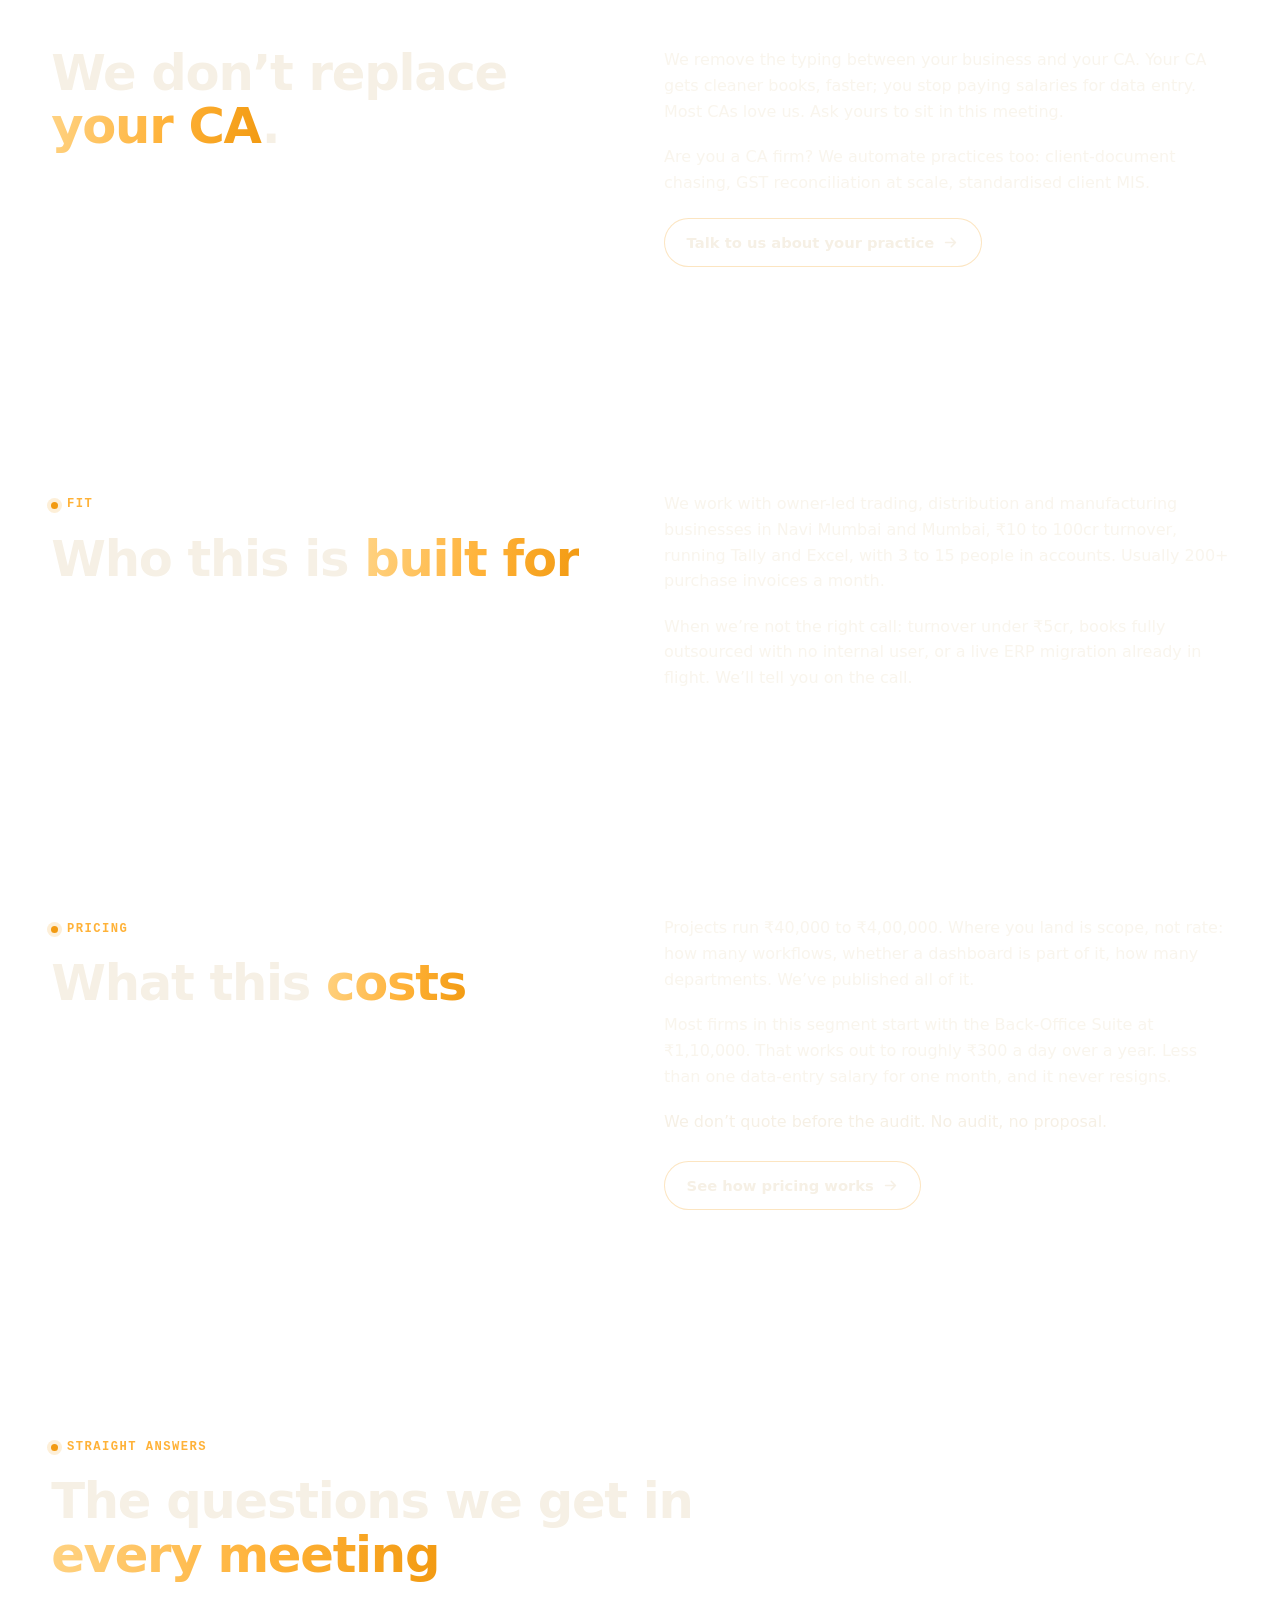
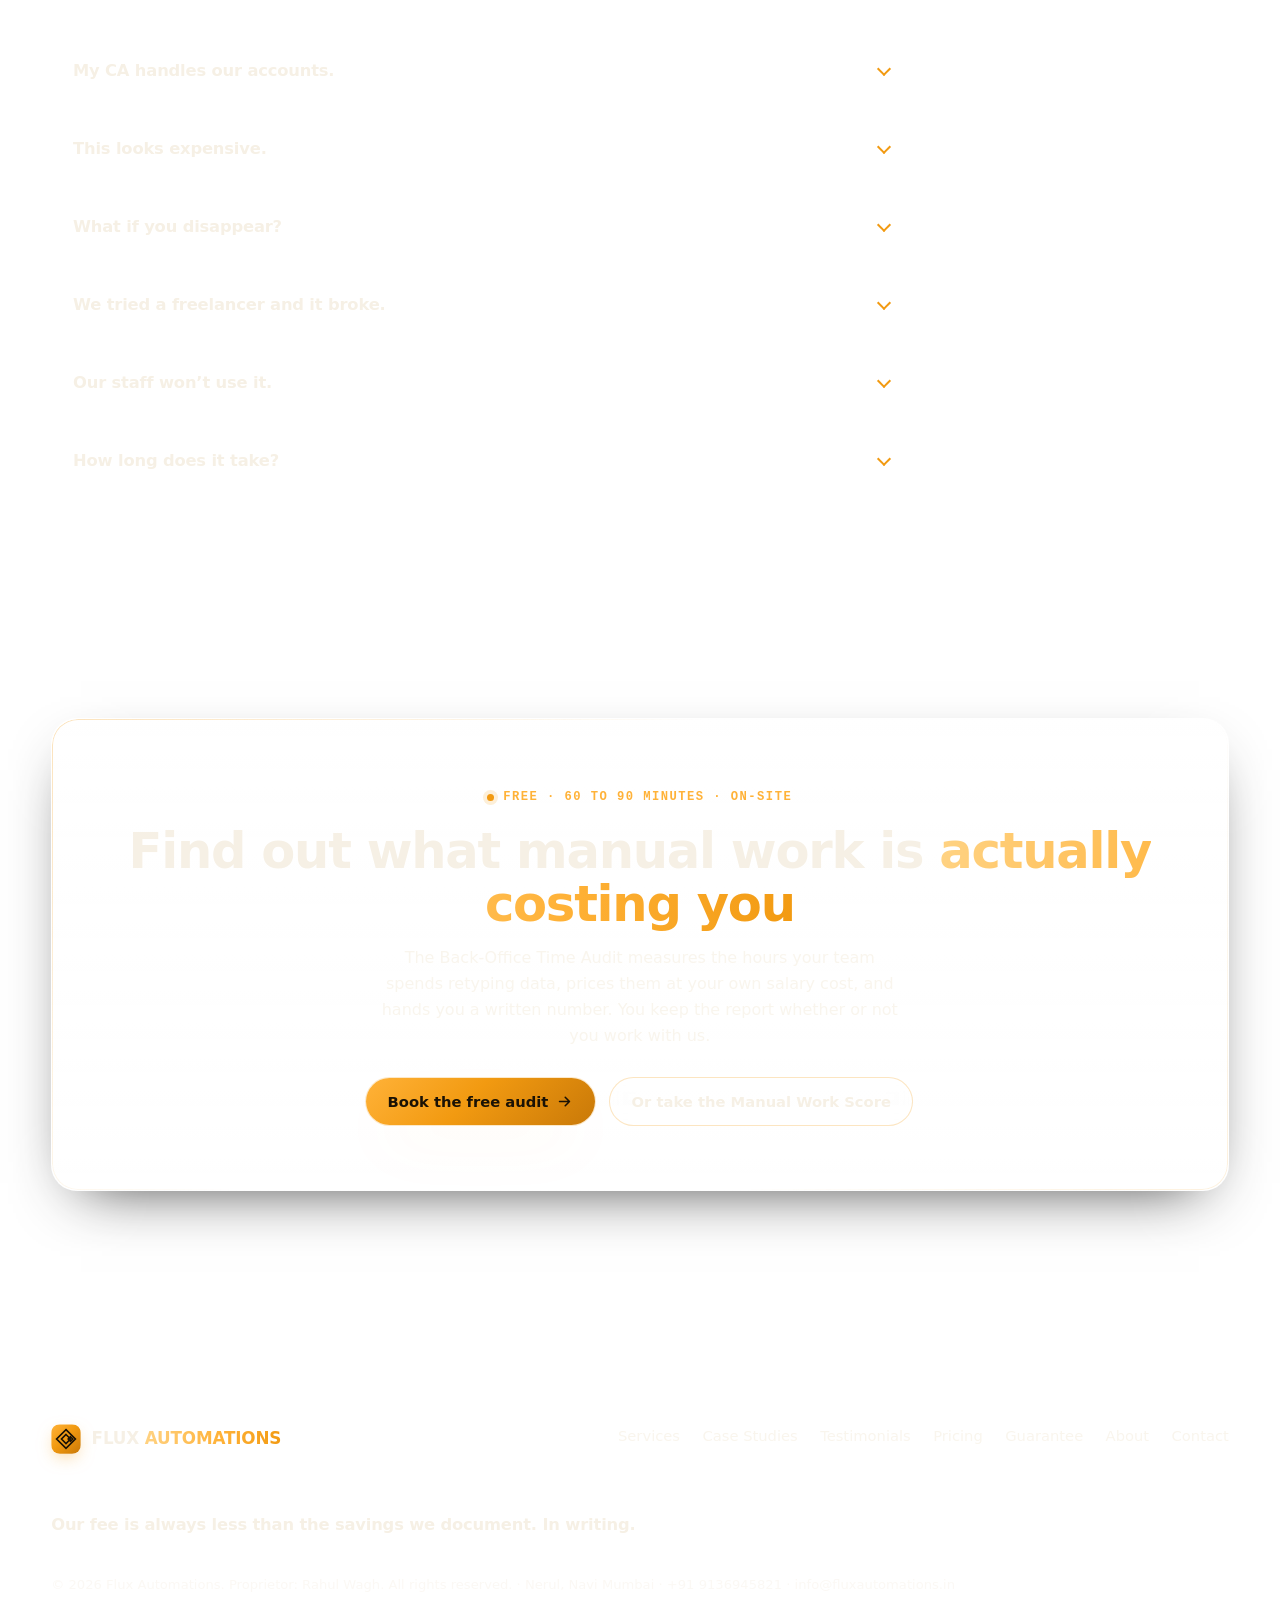
==== commit 093d92e9: "Update website changes" ====
--- a/index.html
+++ b/index.html
@@ -62,6 +62,7 @@
       <a class="nl" href="index.html">Home</a>
       <a class="nl" href="services.html">Services</a>
       <a class="nl" href="work.html">Case Studies</a>
+      <a class="nl" href="testimonials.html">Testimonials</a>
       <a class="nl" href="pricing.html">Pricing</a>
       <a class="nl" href="guarantee.html">Guarantee</a>
       <a class="nl" href="about.html">About</a>
@@ -79,9 +80,9 @@
         <h1>
           <span class="line"><span>Your team retypes</span></span>
           <span class="line"><span>numbers that exist.</span></span>
-          <span class="line"><span>We stop it &mdash; <span class="grad-text">guaranteed</span>.</span></span>
+          <span class="line"><span>We stop it. <span class="grad-text">Guaranteed</span>.</span></span>
         </h1>
-        <p class="lede" data-reveal>Mumbai SMEs lose lakhs every year to manual data entry. Flux builds automation that runs on your own computers and guarantees the fee is less than the savings &mdash; most clients go live within days.</p>
+        <p class="lede" data-reveal>Mumbai SMEs lose lakhs every year to manual data entry. Flux builds automation that runs on your own computers and guarantees the fee is less than the savings. Most clients go live within days.</p>
         <div class="hero-cta" data-reveal>
           <a class="btn btn-primary" data-magnetic href="contact.html">Book the free audit <svg viewBox="0 0 24 24" fill="none" stroke="currentColor" stroke-width="2.2" stroke-linecap="round" stroke-linejoin="round"><path d="M5 12h14M13 6l6 6-6 6"/></svg></a>
           <a class="btn btn-ghost" data-magnetic href="manual-work-score.html">Take the Manual Work Score</a>
@@ -92,7 +93,7 @@
       <div class="glass tilt pipe" data-reveal data-delay="2">
         <span class="spot"></span>
         <div class="pipe-top">
-          <span class="pipe-live">flux_pipeline &mdash; live</span>
+          <span class="pipe-live">flux_pipeline &middot; live</span>
           <span class="dotrow"><i></i><i></i><i></i></span>
         </div>
         <div class="pipe-flow">
@@ -134,12 +135,12 @@
         <div class="col" data-reveal data-delay="1">
           <p>A &#8377;50cr distributor&rsquo;s accounts team spends 300+ staff-hours a month retyping invoices, matching bank lines and building payment files. Priced at loaded salary cost, that is a number most owners have never seen written down.</p>
           <div class="stake-list">
-            <div class="stake">Keep paying salaries for copy-paste.</div>
-            <div class="stake">Keep playing the GST-penalty lottery.</div>
-            <div class="stake">Keep depending on the one employee who understands the Excel.</div>
+            <div class="stake">You keep paying salaries for copy-paste.</div>
+            <div class="stake">The GST-penalty lottery runs another year.</div>
+            <div class="stake">And the business stays dependent on the one employee who understands the Excel.</div>
           </div>
           <div class="cta-row" style="margin-top:1.8rem">
-            <a class="btn btn-primary" data-magnetic href="contact.html">Get your number &mdash; book the free audit <svg viewBox="0 0 24 24" fill="none" stroke="currentColor" stroke-width="2.2" stroke-linecap="round" stroke-linejoin="round"><path d="M5 12h14M13 6l6 6-6 6"/></svg></a>
+            <a class="btn btn-primary" data-magnetic href="contact.html">Get your number. Book the free audit <svg viewBox="0 0 24 24" fill="none" stroke="currentColor" stroke-width="2.2" stroke-linecap="round" stroke-linejoin="round"><path d="M5 12h14M13 6l6 6-6 6"/></svg></a>
           </div>
         </div>
       </div>
@@ -176,7 +177,7 @@
           <h2>Score your back office before you talk to anyone.</h2>
         </div>
         <div class="col" data-reveal data-delay="1">
-          <p>Invoices a month. People in accounts. Hours on reconciliation. How bank files get made. How many days behind your MIS runs. Answer twelve questions and get a 0&ndash;100 Manual Work Score plus an estimate of what manual work is costing you per year.</p>
+          <p>Invoices a month. People in accounts. Hours on reconciliation. How bank files get made. How many days behind your MIS runs. Answer twelve questions and get a 0 to 100 Manual Work Score plus an estimate of what manual work is costing you per year.</p>
           <div class="cta-row" style="margin-top:1.6rem">
             <a class="btn btn-primary" data-magnetic href="manual-work-score.html">Take the Manual Work Score <svg viewBox="0 0 24 24" fill="none" stroke="currentColor" stroke-width="2.2" stroke-linecap="round" stroke-linejoin="round"><path d="M5 12h14M13 6l6 6-6 6"/></svg></a>
           </div>
@@ -237,25 +238,23 @@
           <span class="spot"></span>
           <div class="n">01</div>
           <h3>Audit</h3>
-          <p>We sit in your accounts department for 60&ndash;90 minutes and measure exactly what manual work costs you in rupees.</p>
-          <p>You get a 2&ndash;3 page Manual Hours Report: hours per task, priced at your own salary cost, the automations that recover most of it, and the payback period. Yours to keep either way.</p>
+          <p>We sit in your accounts department for 60 to 90 minutes and measure exactly what manual work costs you in rupees.</p>
+          <p>You get a two or three page Manual Hours Report: hours per task, priced at your own salary cost, the automations that recover most of it, and the payback period. Yours to keep either way.</p>
         </div>
         <div class="glass tilt step" data-reveal data-delay="2">
           <span class="spot"></span>
           <div class="n">02</div>
           <h3>Automate</h3>
-          <p>We build it and put it live on your own hardware, in days.</p>
-          <p>Your operator approves the field mapping before anything goes to production.</p>
+          <p>We build it and put it live on your own hardware, in days. Nothing reaches production until your operator has approved the field mapping.</p>
         </div>
         <div class="glass tilt step" data-reveal data-delay="3">
           <span class="spot"></span>
           <div class="n">03</div>
           <h3>Handover</h3>
-          <p>Full documentation, staff training, and support.</p>
-          <p>Your team runs it. You own it, source code included.</p>
-        </div>
-      </div>
-      <p class="step-note">Honest timeline: go-live takes 2&ndash;3 weeks including your team&rsquo;s training. Not the &ldquo;3 days&rdquo; some vendors promise.</p>
+          <p>You get the documentation, the training for whoever operates it, and support after go-live. From then on your team runs the system day to day. You own it outright, source code included.</p>
+        </div>
+      </div>
+      <p class="step-note">Honest timeline: go-live takes 2 to 3 weeks including your team&rsquo;s training. Not the &ldquo;3 days&rdquo; some vendors promise.</p>
     </div>
   </section>
 
@@ -278,7 +277,7 @@
           <span class="spot"></span>
           <div class="svc-ic"><svg viewBox="0 0 24 24" fill="none" stroke="currentColor" stroke-width="2" stroke-linecap="round" stroke-linejoin="round"><path d="M14 2H6a2 2 0 0 0-2 2v16a2 2 0 0 0 2 2h12a2 2 0 0 0 2-2V8z"/><path d="M14 2v6h6"/><path d="M8 13h8M8 17h5"/></svg></div>
           <h3>Invoice &amp; document capture</h3>
-          <p>PDFs, receipts, scans, a photo somebody took of a bill on their phone. Read once, turned into a structured record, written straight to your database or ERP.</p>
+          <p>PDFs, receipts, scans, a photo somebody took of a bill on their phone. The system reads each one once and writes a structured record straight into your database or ERP.</p>
           <a class="more" href="services.html">Explore <svg viewBox="0 0 24 24" fill="none" stroke="currentColor" stroke-width="2.2" stroke-linecap="round" stroke-linejoin="round"><path d="M5 12h14M13 6l6 6-6 6"/></svg></a>
         </article>
         <article class="glass tilt svc-card" data-reveal data-delay="3">
@@ -302,7 +301,7 @@
           <h2>On your machines. Not on <span class="grad-text">someone else&rsquo;s server</span>.</h2>
         </div>
         <div class="col" data-reveal data-delay="1">
-          <p>Your invoices, vendor list and margins &mdash; on whose server, in which country, read by whose AI? With Flux, that question doesn&rsquo;t arise. Everything runs on your own hardware, inside your premises.</p>
+          <p>Your invoices, vendor list and margins: on whose server, in which country, read by whose AI? With Flux, that question doesn&rsquo;t arise. Everything runs on your own hardware, inside your premises.</p>
           <div class="glass" style="padding:1.6rem;margin-top:1.6rem">
             <p style="color:var(--cream)">&ldquo;Everything runs on YOUR machines, with full source code, documentation and training handed over. If I get hit by a train, your system doesn&rsquo;t know. That&rsquo;s the whole point of local-first.&rdquo;</p>
             <p style="margin-top:.9rem;font-size:.88rem;color:var(--cream-faint)">Rahul Wagh &middot; Founder, Flux Automations</p>
@@ -320,7 +319,7 @@
           <h2>We don&rsquo;t replace <span class="grad-text">your CA</span>.</h2>
         </div>
         <div class="col" data-reveal data-delay="1">
-          <p>We remove the typing between your business and your CA. Your CA gets cleaner books, faster; you stop paying salaries for data entry. Most CAs love us &mdash; ask yours to sit in this meeting.</p>
+          <p>We remove the typing between your business and your CA. Your CA gets cleaner books, faster; you stop paying salaries for data entry. Most CAs love us. Ask yours to sit in this meeting.</p>
           <p style="margin-top:1.2rem">Are you a CA firm? We automate practices too: client-document chasing, GST reconciliation at scale, standardised client MIS.</p>
           <div class="cta-row" style="margin-top:1.4rem">
             <a class="btn btn-ghost" data-magnetic href="services.html#ca-firms">Talk to us about your practice <svg viewBox="0 0 24 24" fill="none" stroke="currentColor" stroke-width="2.2" stroke-linecap="round" stroke-linejoin="round"><path d="M5 12h14M13 6l6 6-6 6"/></svg></a>
@@ -339,7 +338,7 @@
           <h2>Who this is <span class="grad-text">built for</span></h2>
         </div>
         <div class="col" data-reveal data-delay="1">
-          <p>We work with owner-led trading, distribution and manufacturing businesses in Navi Mumbai and Mumbai, &#8377;10&ndash;100cr turnover, running Tally and Excel, with 3&ndash;15 people in accounts. Usually 200+ purchase invoices a month.</p>
+          <p>We work with owner-led trading, distribution and manufacturing businesses in Navi Mumbai and Mumbai, &#8377;10 to 100cr turnover, running Tally and Excel, with 3 to 15 people in accounts. Usually 200+ purchase invoices a month.</p>
           <p style="margin-top:1.2rem">When we&rsquo;re not the right call: turnover under &#8377;5cr, books fully outsourced with no internal user, or a live ERP migration already in flight. We&rsquo;ll tell you on the call.</p>
         </div>
       </div>
@@ -376,11 +375,11 @@
       <div class="faq" data-reveal>
         <details class="faq-item">
           <summary>My CA handles our accounts.</summary>
-          <p>And he&rsquo;ll keep handling them &mdash; we remove the typing between you and him. Ask him to join the meeting; CAs usually become our biggest fans.</p>
+          <p>And he&rsquo;ll keep handling them. We remove the typing between you and him. Ask him to join the meeting; CAs usually become our biggest fans.</p>
         </details>
         <details class="faq-item">
           <summary>This looks expensive.</summary>
-          <p>Compared to the number your audit shows? We can remove modules, not make the same work cheaper &mdash; the guarantee doesn&rsquo;t survive corner-cutting.</p>
+          <p>Compared to the number your audit shows? We can remove modules, not make the same work cheaper. The guarantee doesn&rsquo;t survive corner-cutting.</p>
         </details>
         <details class="faq-item">
           <summary>What if you disappear?</summary>
@@ -388,15 +387,15 @@
         </details>
         <details class="faq-item">
           <summary>We tried a freelancer and it broke.</summary>
-          <p>That&rsquo;s the most common audit we do. Freelancers leave scripts; we leave systems &mdash; documented, guaranteed, supported. What broke, specifically?</p>
+          <p>That&rsquo;s the most common audit we do. Freelancers leave scripts; we leave systems: documented, guaranteed, supported. What broke, specifically?</p>
         </details>
         <details class="faq-item">
           <summary>Our staff won&rsquo;t use it.</summary>
-          <p>Nobody here loses a job. The typing goes away; the control stays with you. You&rsquo;ll approve everything the system posts. Frankly, you become more valuable &mdash; you&rsquo;ll be the person who runs the automation. Every client&rsquo;s operator gets Flux Certified Operator training and certification.</p>
+          <p>Nobody here loses a job. The typing goes away; the control stays with you. You&rsquo;ll approve everything the system posts. Frankly, you become more valuable. You&rsquo;ll be the person who runs the automation. Every client&rsquo;s operator gets Flux Certified Operator training and certification.</p>
         </details>
         <details class="faq-item">
           <summary>How long does it take?</summary>
-          <p>2&ndash;3 weeks including your team&rsquo;s training. Not the &ldquo;3 days&rdquo; some vendors promise.</p>
+          <p>2 to 3 weeks including your team&rsquo;s training. Not the &ldquo;3 days&rdquo; some vendors promise.</p>
         </details>
       </div>
     </div>
@@ -407,7 +406,7 @@
     <div class="container">
       <div class="glass tilt cta-strip" data-reveal>
         <span class="spot"></span>
-        <span class="eyebrow">Free &middot; 60&ndash;90 minutes &middot; on-site</span>
+        <span class="eyebrow">Free &middot; 60 to 90 minutes &middot; on-site</span>
         <h2>Find out what manual work is <span class="grad-text">actually costing you</span></h2>
         <p>The Back-Office Time Audit measures the hours your team spends retyping data, prices them at your own salary cost, and hands you a written number. You keep the report whether or not you work with us.</p>
         <div class="cta-row">
